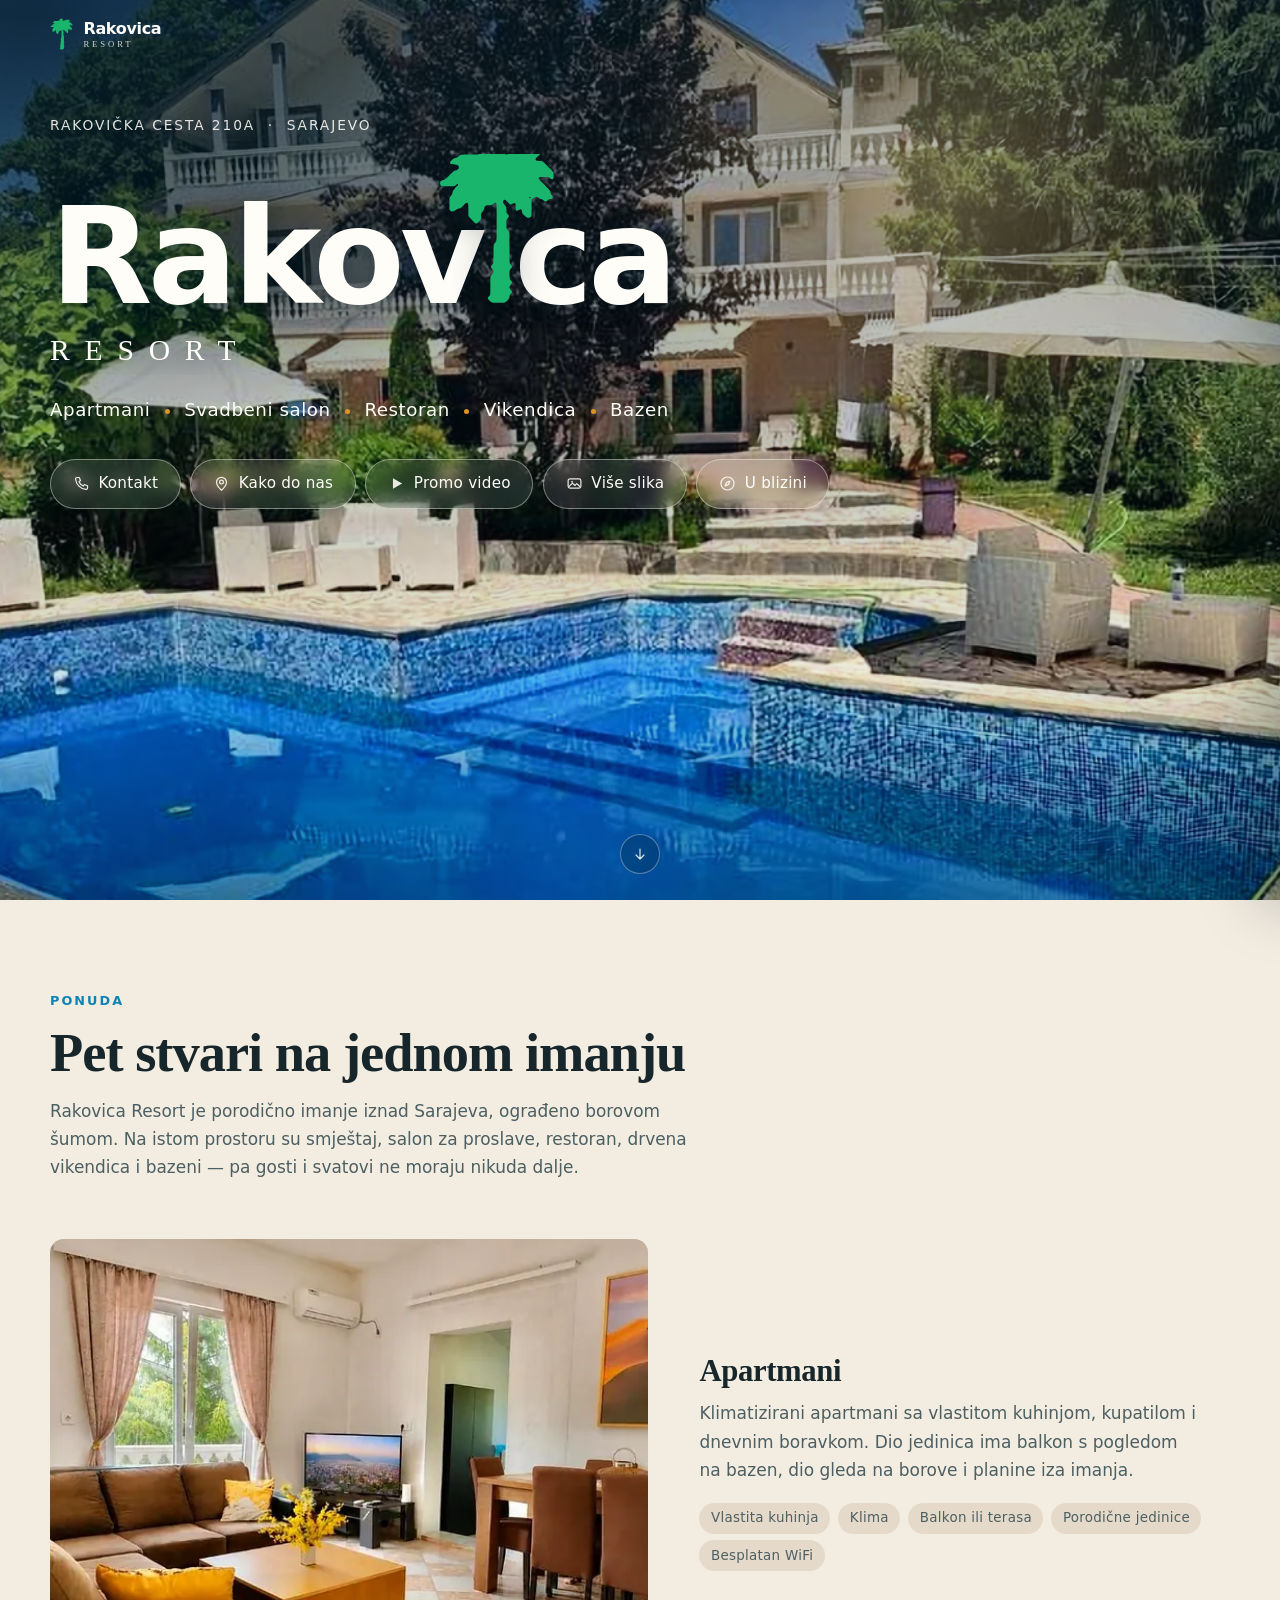
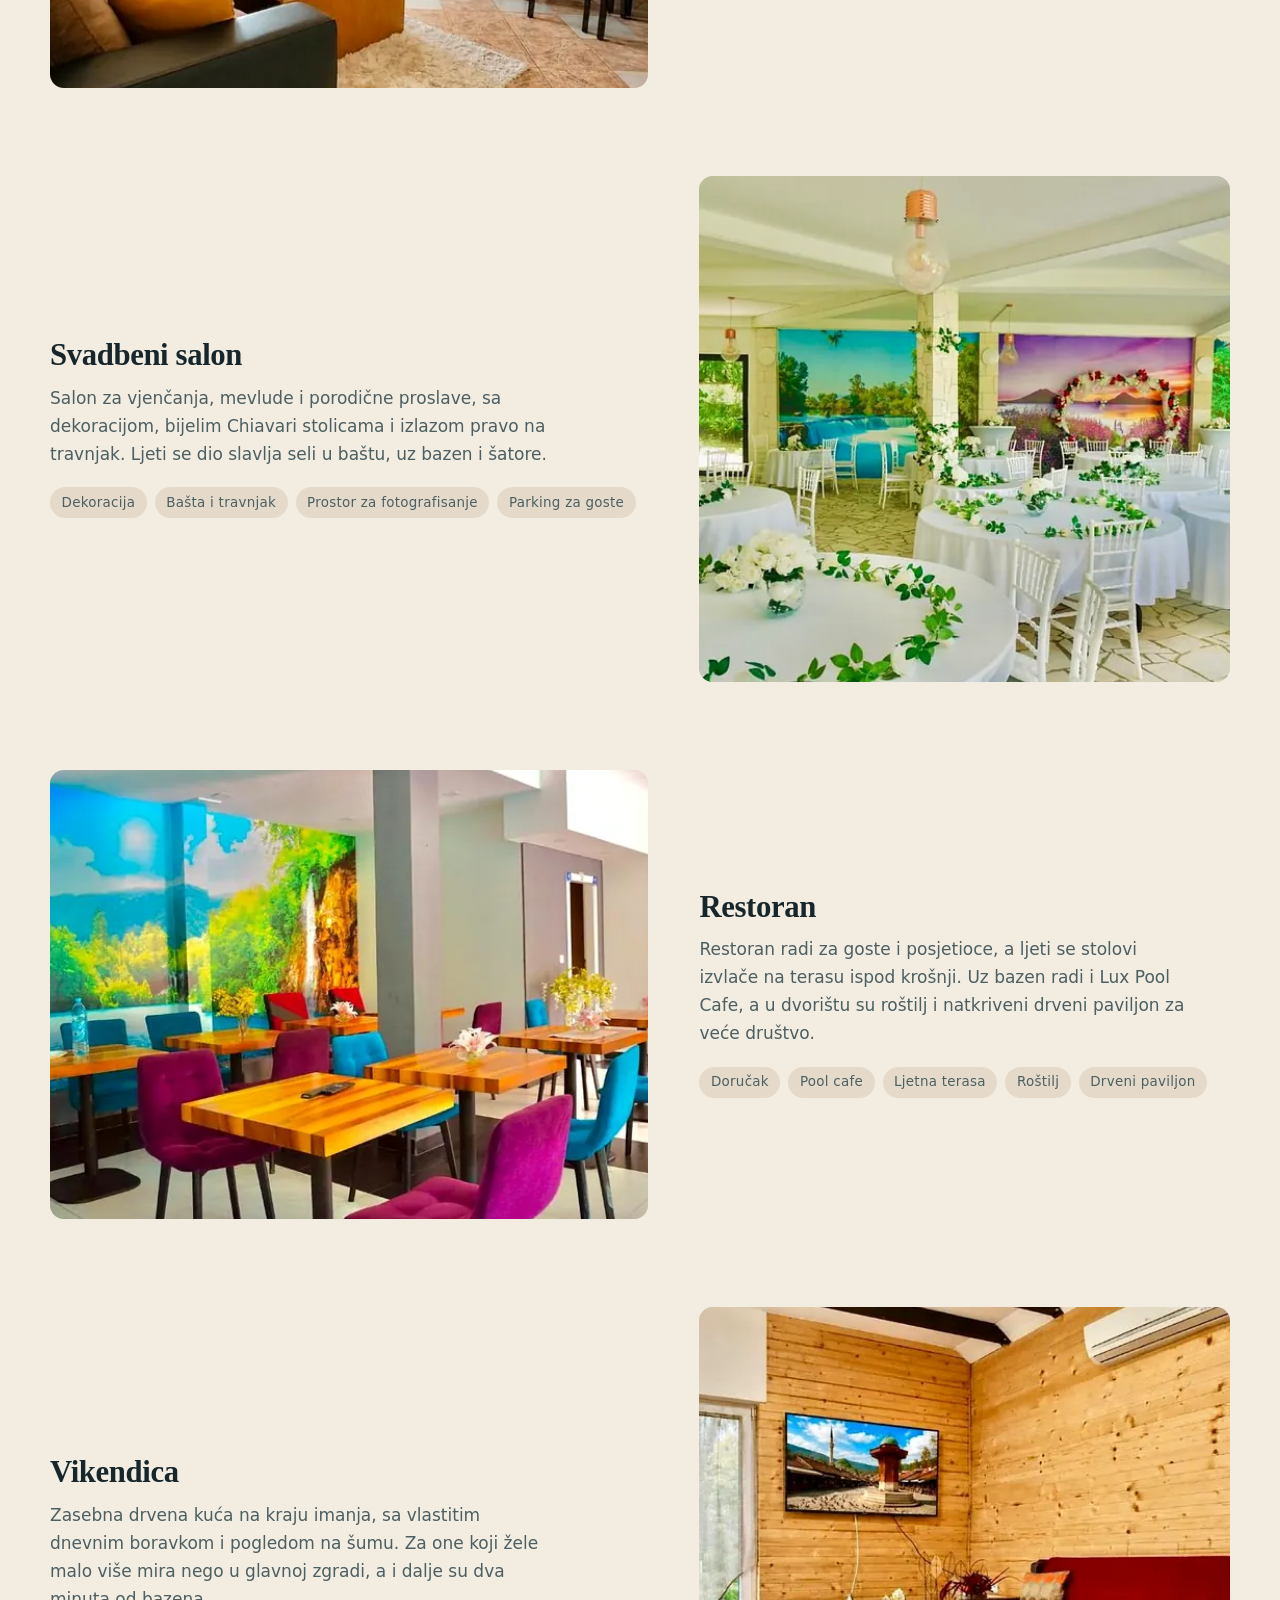
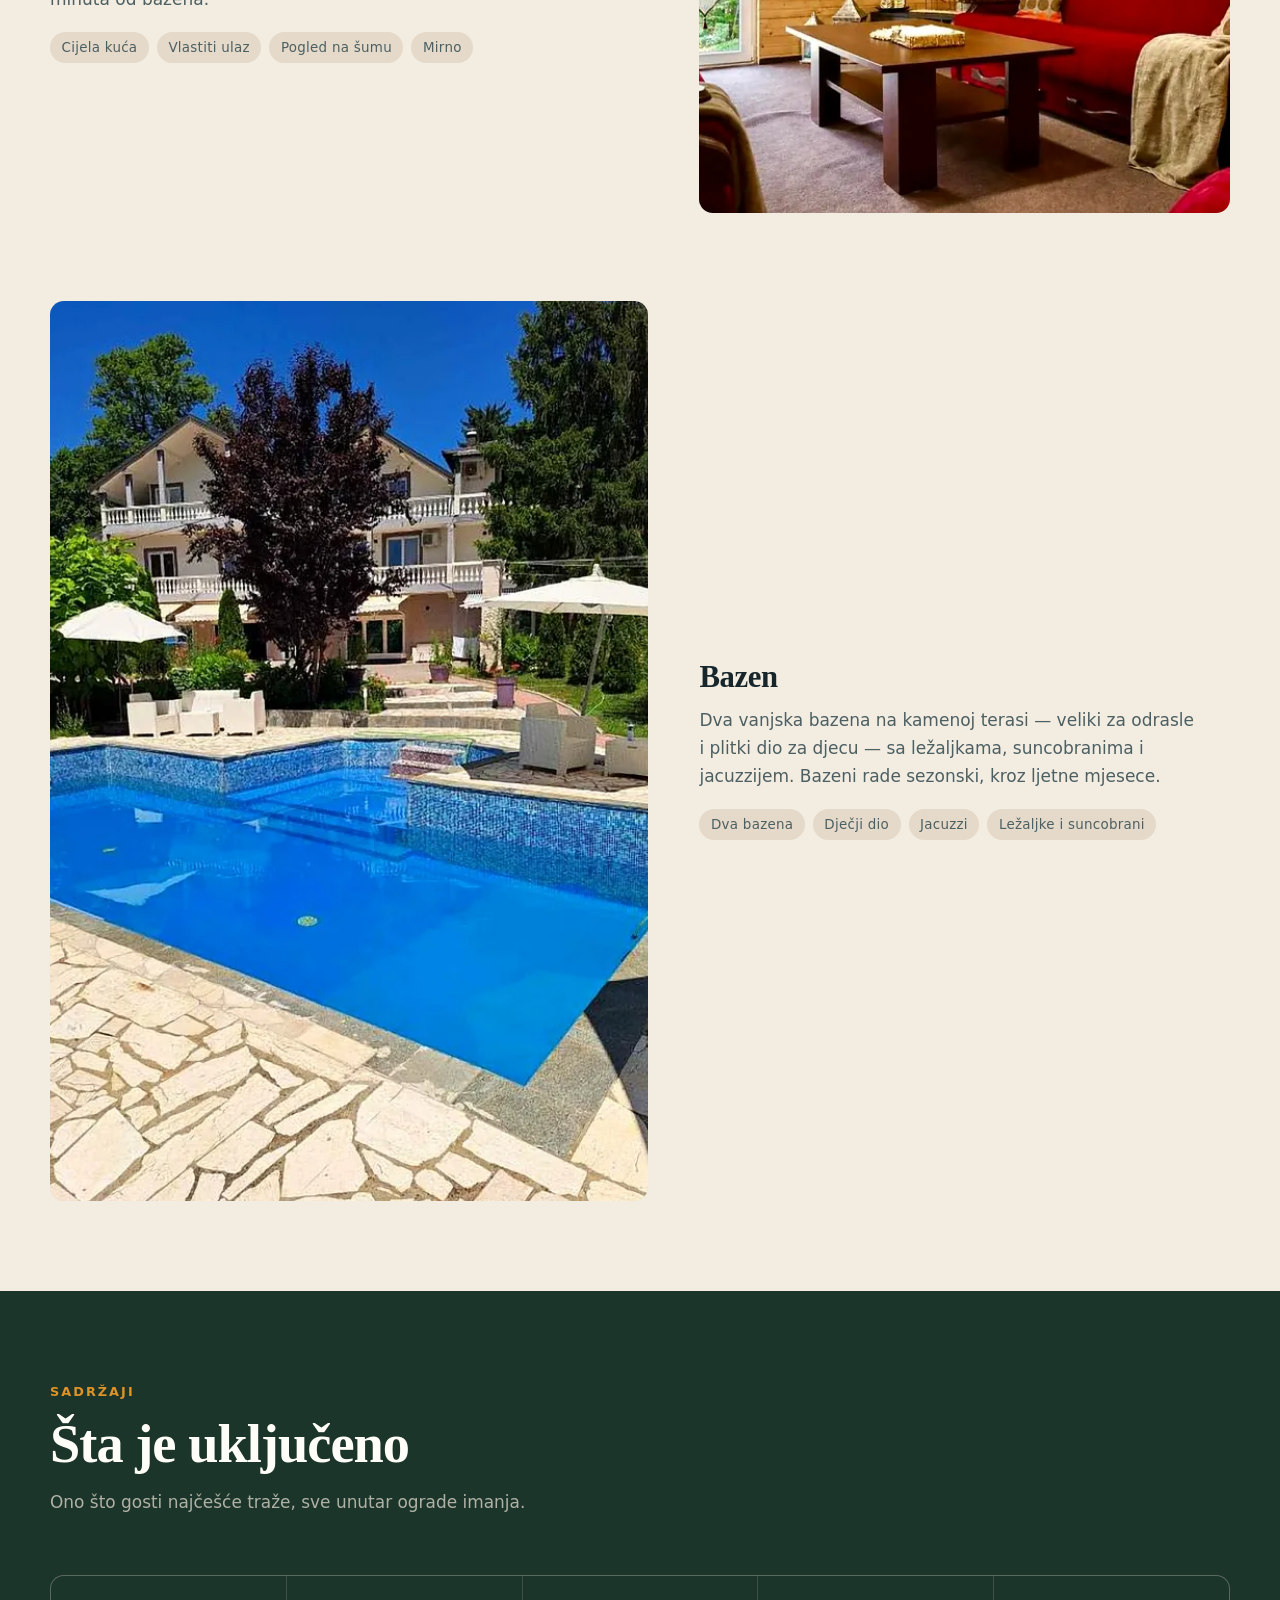
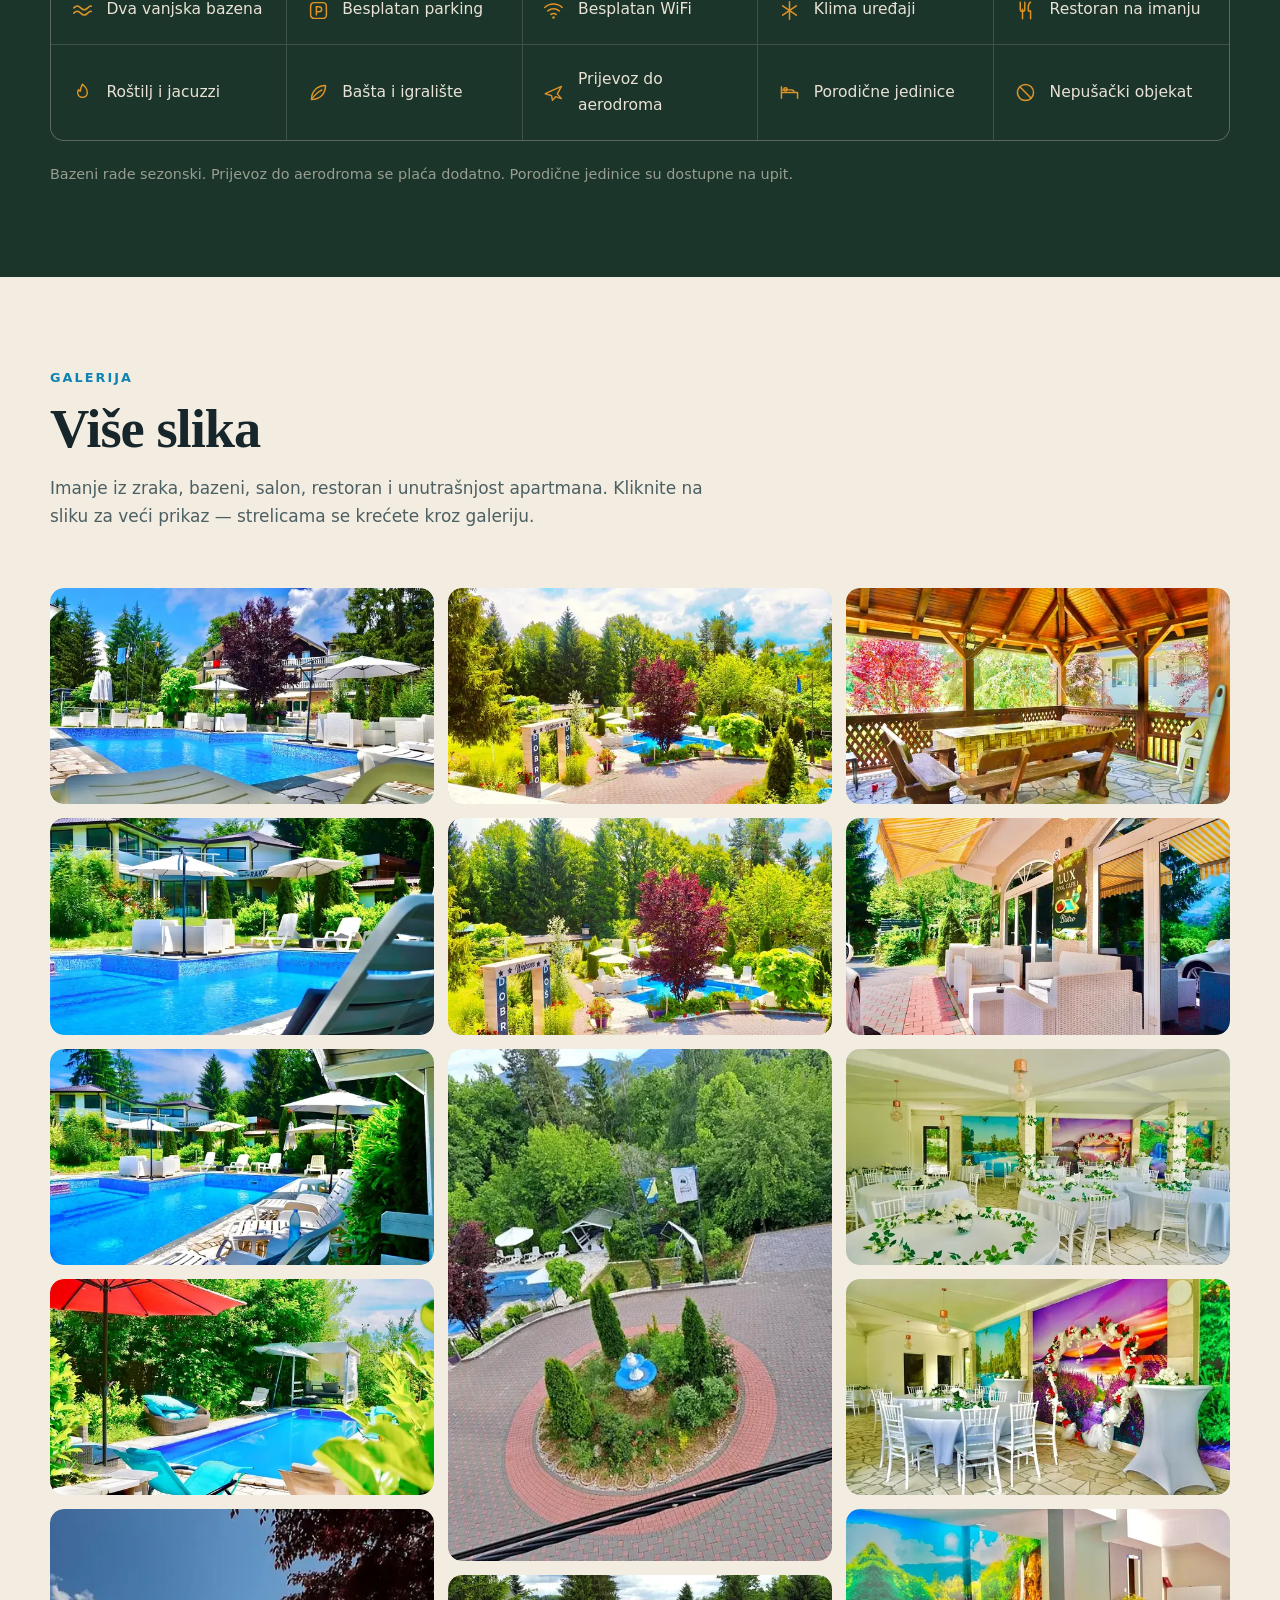
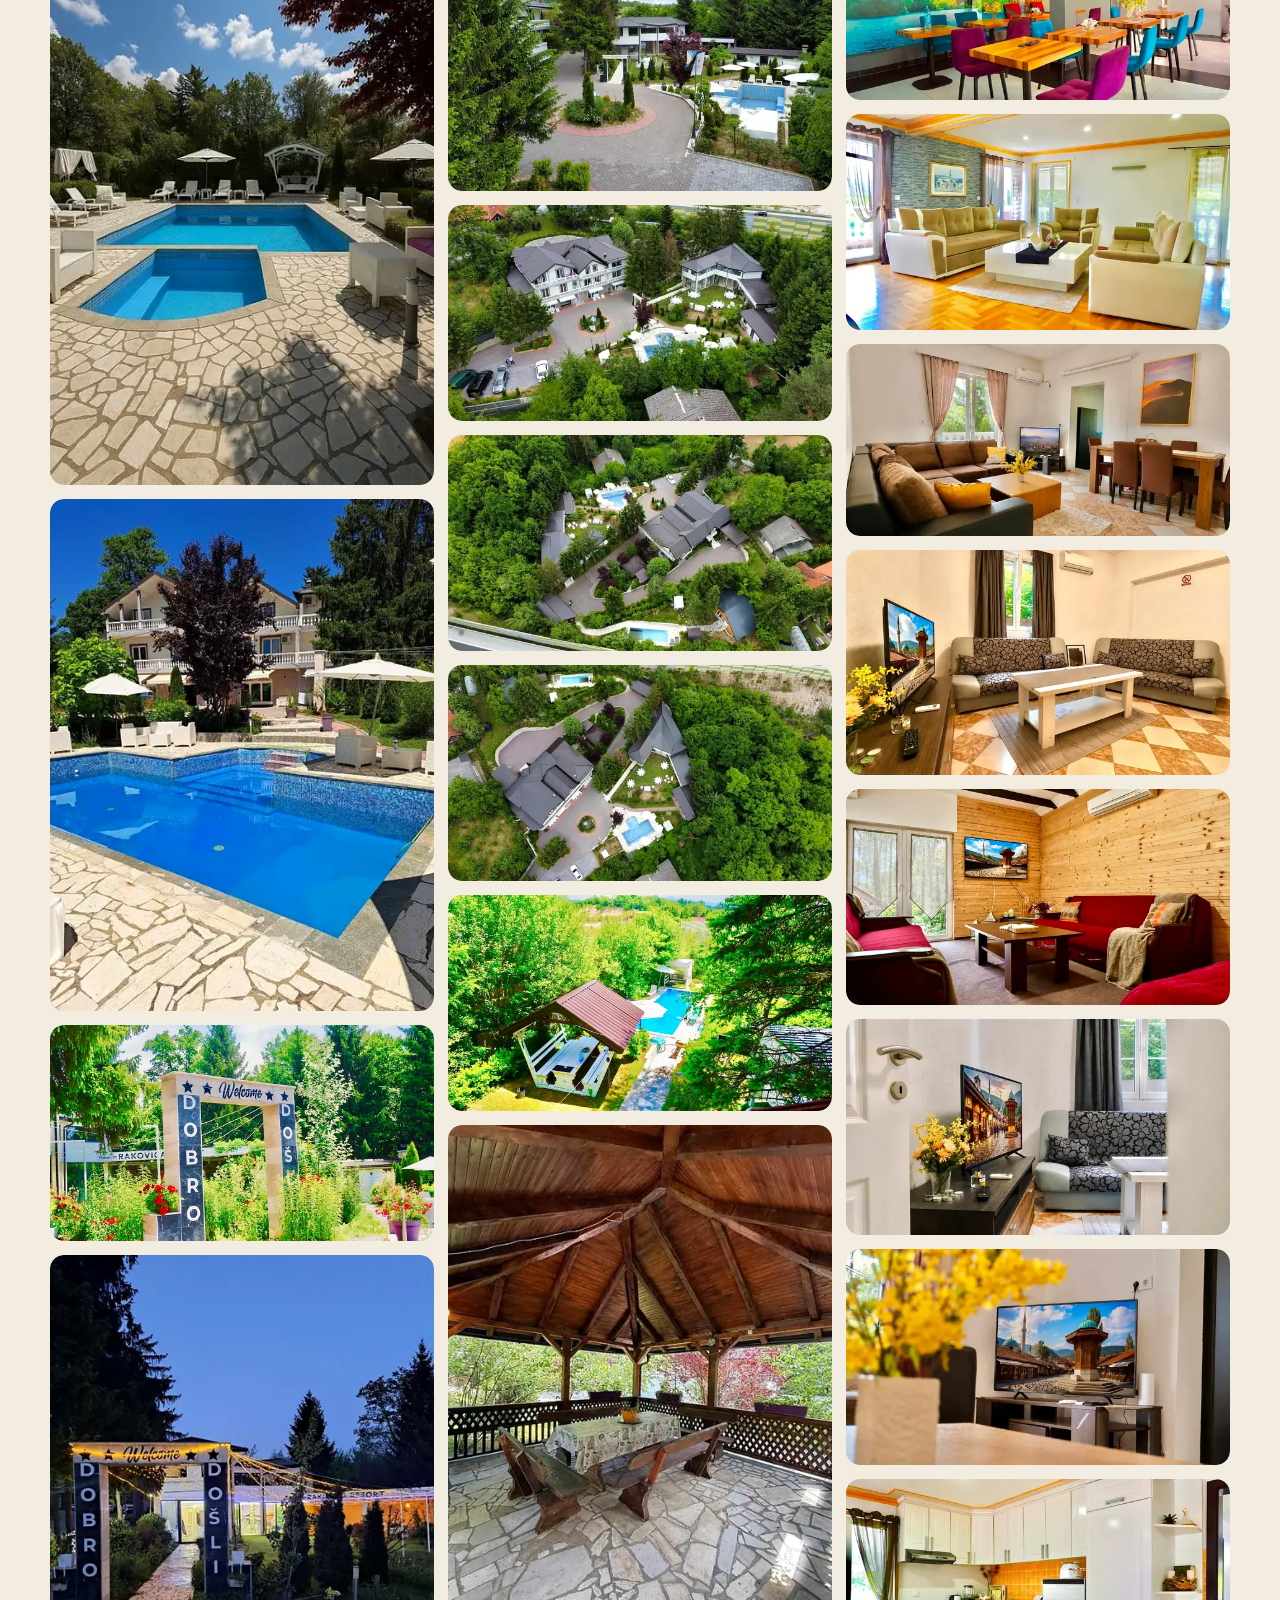
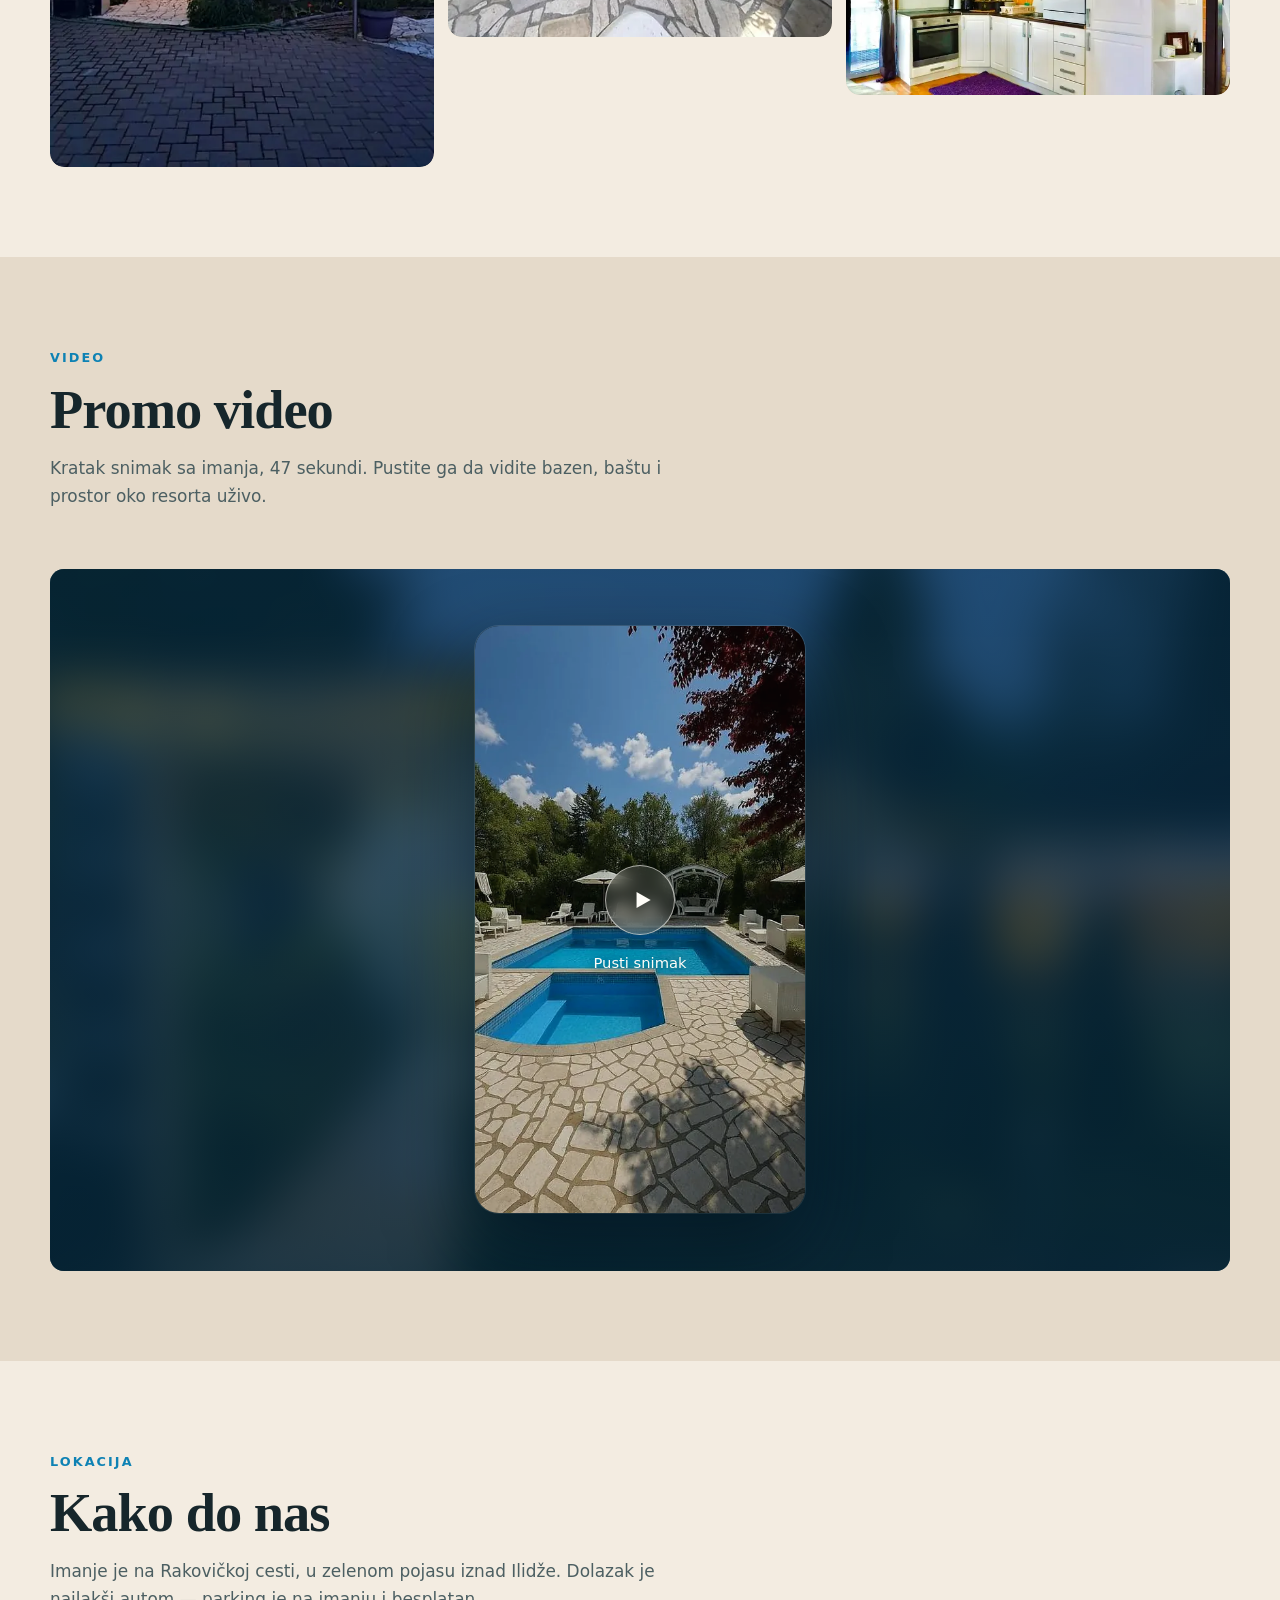
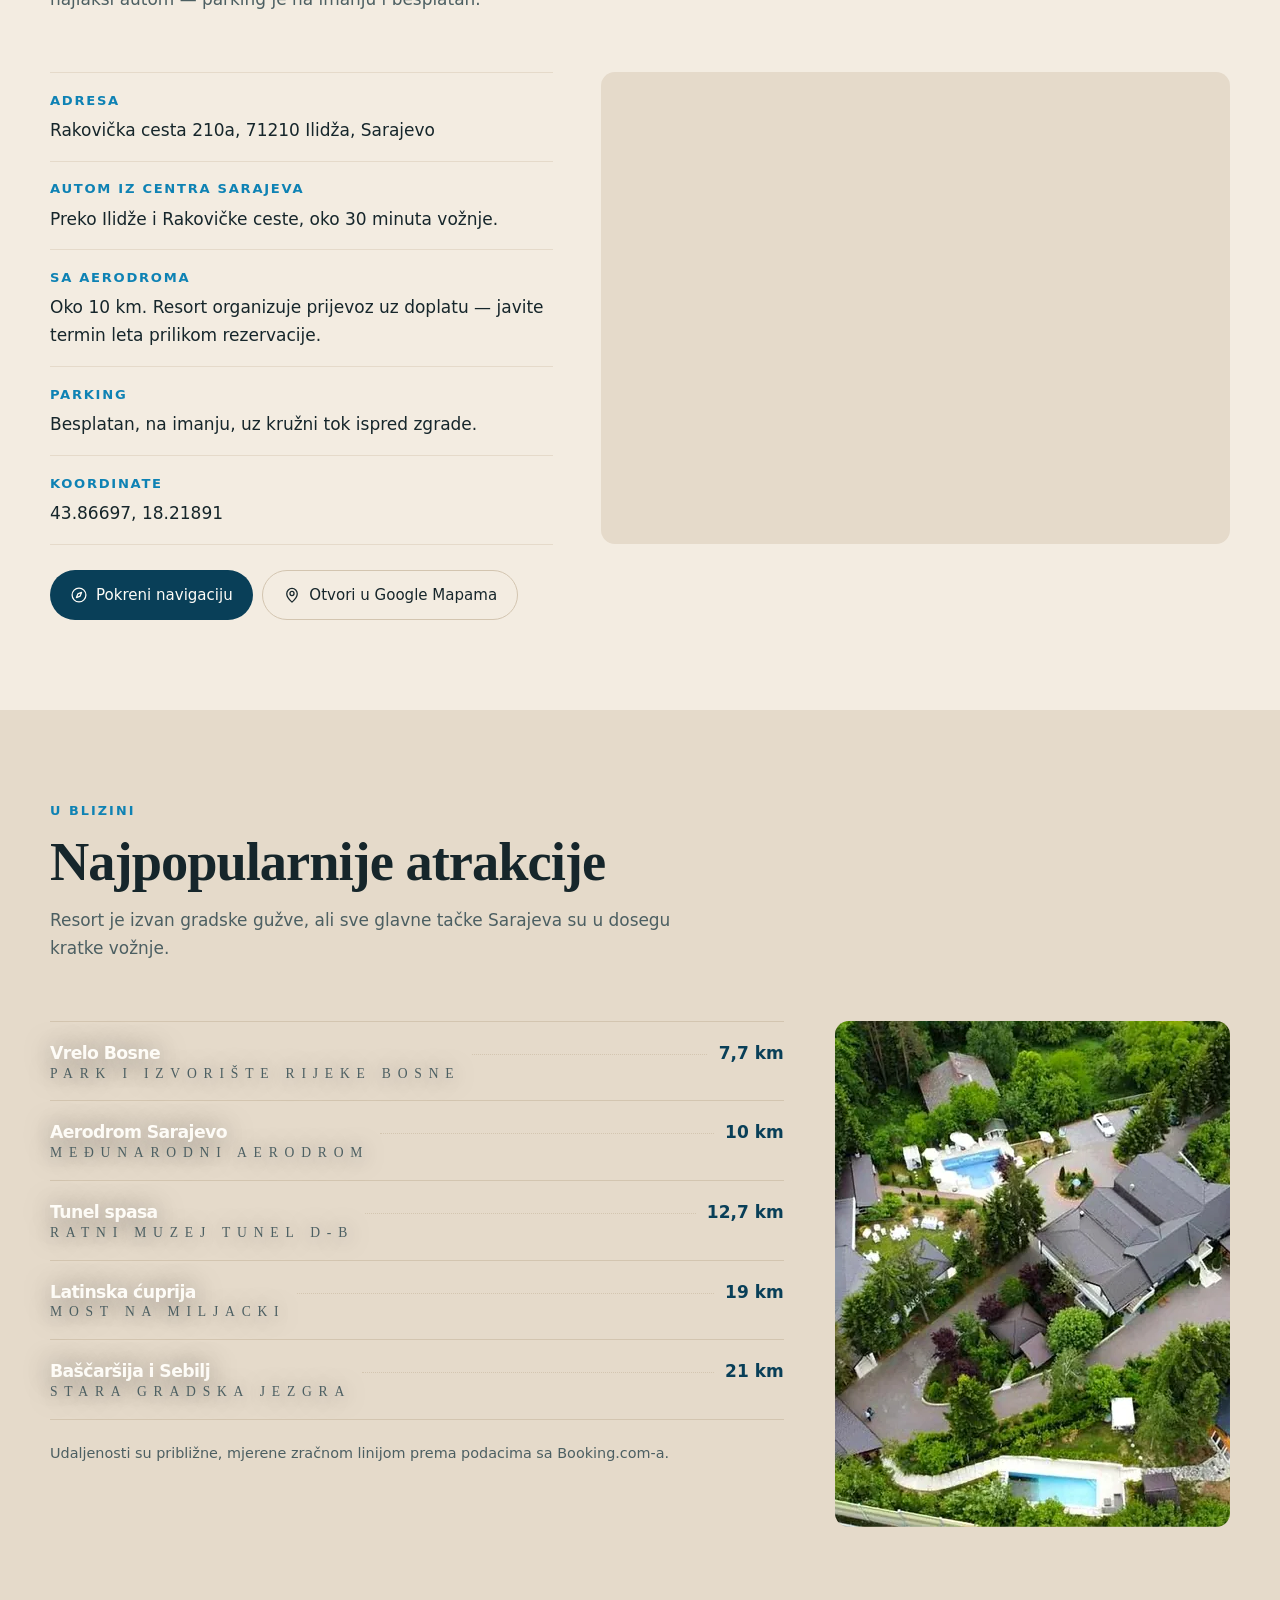
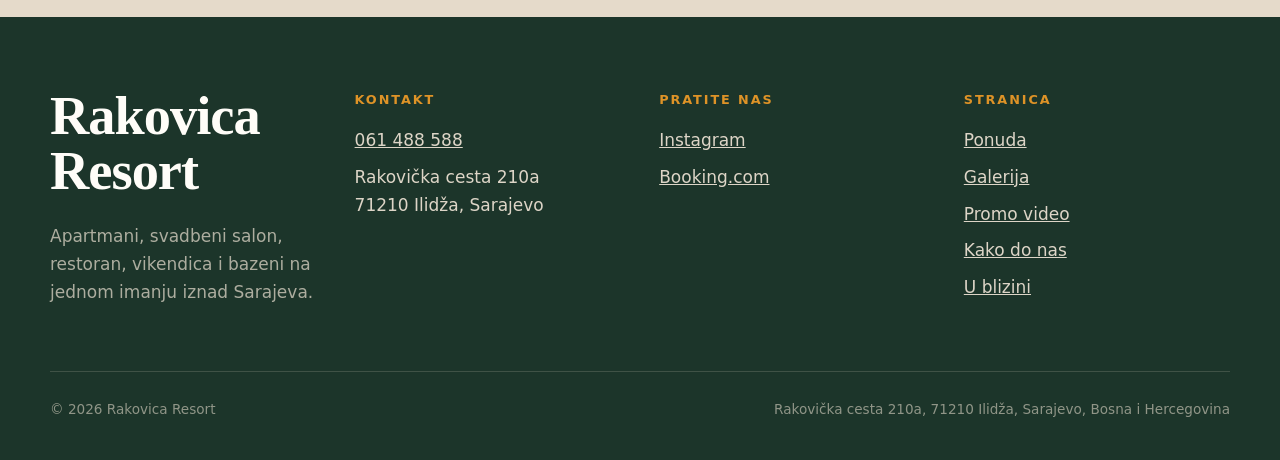
==== index.html @ cd02e235 "Add files via upload" ====
<!DOCTYPE html>
<html lang="bs">
<head>
<meta charset="utf-8">
<meta name="viewport" content="width=device-width, initial-scale=1, viewport-fit=cover">
<title>Rakovica Resort — Apartmani, svadbeni salon, restoran i bazen kod Sarajeva</title>
<meta name="description" content="Rakovica Resort na Rakovičkoj cesti kod Sarajeva: apartmani, svadbeni salon, restoran, vikendica i dva vanjska bazena, okruženi borovom šumom.">
<meta name="theme-color" content="#0A4B68">
<meta property="og:title" content="Rakovica Resort">
<meta property="og:description" content="Apartmani · Svadbeni salon · Restoran · Vikendica · Bazen — Rakovička cesta 210a, Sarajevo.">
<meta property="og:type" content="website">
<meta property="og:image" content="assets/img/og-cover.jpg">
<meta property="og:locale" content="bs_BA">
<meta name="twitter:card" content="summary_large_image">
<!-- Kad sajt dobije domenu, ovdje upišite pune adrese:
<link rel="canonical" href="https://vasadomena.ba/">
<meta property="og:url" content="https://vasadomena.ba/">
<meta property="og:image" content="https://vasadomena.ba/assets/img/og-cover.jpg"> -->
<link rel="preload" as="image" href="assets/img/hero-tall.webp" fetchpriority="high" media="(max-width: 700px)">
<link rel="preload" as="image" href="assets/img/hero-wide-sm.webp" fetchpriority="high" media="(min-width: 701px) and (max-width: 1280px)">
<link rel="preload" as="image" href="assets/img/hero-wide.webp" fetchpriority="high" media="(min-width: 1281px)">
<link rel="preload" as="style" href="assets/css/style.css">
<link rel="icon" href="data:image/svg+xml,%3Csvg%20xmlns%3D%22http%3A%2F%2Fwww.w3.org%2F2000%2Fsvg%22%20viewBox%3D%220%200%20608%20848%22%3E%3Crect%20width%3D%22608%22%20height%3D%22848%22%20rx%3D%22150%22%20fill%3D%22%230A4B68%22%2F%3E%3Cg%20transform%3D%22translate%280%2C848%29%20scale%280.1%2C-0.1%29%22%20fill%3D%22%2319B56D%22%3E%3Cpath%20d%3D%22M2829%208311%20c-46%20-15%20-73%20-34%20-150%20-104%20-93%20-85%20-106%20-106%20-124%20-202%0A-22%20-116%20-51%20-144%20-160%20-160%20-62%20-9%20-97%20-27%20-155%20-78%20-86%20-76%20-73%20-74%20-562%0A-80%20-493%20-7%20-474%20-4%20-565%20-87%20-54%20-49%20-98%20-68%20-194%20-84%20-84%20-14%20-249%20-167%0A-249%20-231%200%20-75%2048%20-95%20224%20-95%20161%200%20220%20-40%20220%20-149%20-1%20-92%20-51%20-139%20-169%0A-156%20-75%20-11%20-84%20-17%20-310%20-242%20-214%20-213%20-229%20-224%20-325%20-243%20-111%20-21%20-156%0A-75%20-148%20-176%2011%20-131%2048%20-144%20400%20-145%20323%20-1%20346%202%20405%2065%2047%2051%2085%2060%20103%0A25%2015%20-28%20-8%20-62%20-59%20-88%20-25%20-13%20-48%20-37%20-67%20-68%20-15%20-26%20-49%20-73%20-76%20-103%0A-46%20-51%20-78%20-123%20-78%20-172%200%20-36%20-29%20-87%20-84%20-147%20-30%20-33%20-59%20-73%20-63%20-88%20-4%0A-15%20-8%20-154%20-8%20-308%200%20-262%201%20-282%2020%20-314%2062%20-105%20187%20-109%20299%20-11%2073%2064%2080%0A67%20172%2085%2096%2018%20100%2021%20235%20160%20114%20117%20147%20137%20188%20115%2043%20-22%2045%20-41%2046%0A-350%200%20-255%202%20-299%2017%20-325%209%20-17%2090%20-106%20180%20-198%20162%20-166%20163%20-167%20207%0A-167%2041%200%2048%205%20123%2078%20115%20111%20122%20128%20123%20287%201%20150%206%20164%2090%20255%2050%2055%2075%0A113%2075%20176%200%209%207%2032%2016%2050%2026%2055%2069%2071%20209%2076%20134%205%20152%2011%20242%2084%2061%2050%2090%0A54%20129%2021%2026%20-23%2026%20-23%2025%20-965%200%20-1060%207%20-963%20-81%20-1056%20-80%20-86%20-75%20-50%0A-76%20-546%20-1%20-288%20-6%20-454%20-12%20-472%20-6%20-15%20-34%20-52%20-62%20-82%20-71%20-79%20-70%20-112%205%0A-197%2095%20-106%2095%20-185%200%20-282%20-96%20-97%20-90%20-61%20-91%20-567%20-1%20-289%20-5%20-454%20-12%0A-472%20-6%20-15%20-34%20-52%20-62%20-82%20-77%20-86%20-73%20-117%2023%20-212%20125%20-122%20112%20-119%20457%0A-119%20342%200%20316%20-6%20443%20109%2083%2076%20111%20122%20122%20201%209%2063%2027%2098%2081%20157%2065%2069%2062%0A107%20-11%20189%20-95%20106%20-95%20172%200%20278%2076%2085%2076%20116%201%20201%20-68%2076%20-74%20100%20-71%20320%0A3%20198%205%20208%2075%20284%2071%2079%2070%20113%20-5%20197%20-33%2037%20-57%2074%20-61%2094%20-3%2018%20-6%20372%20-7%0A786%20-2%20839%204%20768%20-77%20855%20-80%2085%20-83%2094%20-85%20299%20-3%20225%202%20248%2071%20325%2074%2083%2075%0A117%205%20194%20-73%2081%20-75%2085%20-76%20231%200%20151%20-5%20163%20-95%20260%20-95%20103%20-95%20227%200%20250%0A37%209%2081%20-25%20171%20-129%20114%20-132%20140%20-141%20235%20-76%20133%2090%20185%2030%20155%20-177%20-12%0A-77%200%20-131%2034%20-160%2037%20-32%2064%20-29%20131%2017%20106%2072%20148%2051%20165%20-81%2011%20-88%2022%0A-106%20131%20-207%2096%20-88%20135%20-107%20210%20-100%2056%206%2094%2030%20123%2079%2019%2032%2020%2054%2022%20442%0A1%20225%203%20414%206%20421%203%207%2023%2018%2045%2024%2022%207%2066%2032%2098%2057%2076%2060%20113%2061%20175%206%2056%0A-49%2090%20-66%20162%20-81%2045%20-9%2071%20-23%20123%20-66%2089%20-73%20117%20-73%20202%20-4%2058%2045%20111%2070%0A155%2070%2032%200%2085%2028%20102%2054%2024%2036%2012%2074%20-45%20145%20-37%2047%20-51%2074%20-60%20118%20-6%2032%0A-16%2072%20-21%2090%20-10%2032%20-280%20313%20-464%20481%20-129%20119%20-145%20153%20-96%20203%2029%2029%2029%0A29%20235%2029%20231%200%20228%201%20315%20-69%2092%20-74%20156%20-63%20182%2031%2015%2057%202%20241%20-21%20293%20-22%0A50%20-477%20508%20-535%20538%20-34%2018%20-59%2021%20-167%2022%20-136%202%20-168%2011%20-190%2059%20-18%2040%2015%0A87%20123%20178%20158%20132%20162%20167%2031%20289%20-125%20117%20-107%20113%20-518%20112%20-398%200%20-397%200%0A-482%20-75%20-77%20-67%20-97%20-74%20-242%20-80%20-146%20-7%20-173%20-16%20-253%20-86%20-95%20-84%20-185%0A-94%20-256%20-29%20-37%2035%20-43%2064%20-45%20197%20-1%20152%20-11%20173%20-125%20277%20-111%20102%20-123%0A107%20-266%20110%20-66%201%20-132%20-1%20-146%20-6z%20m1921%20-2790%20c18%20-35%2013%20-53%20-16%20-49%20-31%0A3%20-50%2028%20-41%2052%209%2022%2044%2020%2057%20-3z%22%2F%3E%3C%2Fg%3E%3C%2Fsvg%3E" type="image/svg+xml">
<link rel="stylesheet" href="assets/css/style.css">
</head>
<body>

<!-- ikonice -->
<svg width="0" height="0" style="position:absolute" aria-hidden="true">
<defs>
  <g id="i-val"><path d="M2 15c3-3 5-3 8 0s5 3 8 0 4-2 4-2M2 9c3-3 5-3 8 0s5 3 8 0 4-2 4-2" fill="none" stroke="currentColor" stroke-width="1.7" stroke-linecap="round"/></g>
  <g id="i-wifi"><path d="M2 8.5a15 15 0 0 1 20 0M5.5 12.5a10 10 0 0 1 13 0M9 16.5a5 5 0 0 1 6 0" fill="none" stroke="currentColor" stroke-width="1.7" stroke-linecap="round"/><circle cx="12" cy="20" r="1.4" fill="currentColor"/></g>
  <g id="i-parking"><rect x="3" y="3" width="18" height="18" rx="4" fill="none" stroke="currentColor" stroke-width="1.7"/><path d="M9.6 17V7.6h3.1a2.9 2.9 0 0 1 0 5.8H9.6" fill="none" stroke="currentColor" stroke-width="1.7" stroke-linecap="round"/></g>
  <g id="i-klima"><path d="M12 2v20M4.2 6.6l15.6 10.8M19.8 6.6L4.2 17.4" fill="none" stroke="currentColor" stroke-width="1.7" stroke-linecap="round"/></g>
  <g id="i-plamen"><path d="M12 2.5s5.5 4.6 5.5 9.6a5.5 5.5 0 1 1-11 0c0-2 1-3.4 1-3.4s.6 1.8 2 1.8c0-3.4 2.5-8 2.5-8Z" fill="none" stroke="currentColor" stroke-width="1.6" stroke-linejoin="round"/></g>
  <g id="i-list"><path d="M4 20C4 10 11 4 20 4c0 9-6 16-16 16Z" fill="none" stroke="currentColor" stroke-width="1.7" stroke-linejoin="round"/><path d="M4 20c4-6 8-9 12-11" fill="none" stroke="currentColor" stroke-width="1.5" stroke-linecap="round"/></g>
  <g id="i-pribor"><path d="M6 2.5v8a2.6 2.6 0 0 0 5.2 0v-8M8.6 10.5V21.5M17.8 2.5c-1.7 1-2.6 3-2.6 5.6v4.4h2.6V21.5" fill="none" stroke="currentColor" stroke-width="1.7" stroke-linecap="round" stroke-linejoin="round"/></g>
  <g id="i-avion"><path d="M2.6 13.4 21 5l-4.6 8.6L21 19l-6.6-2.2-3.6 4.2-1-5.4-7.2-2.2Z" fill="none" stroke="currentColor" stroke-width="1.6" stroke-linejoin="round"/></g>
  <g id="i-telefon"><path d="M5.6 3.5h3.2l1.8 4.4-2.2 1.6a12.5 12.5 0 0 0 6.1 6.1l1.6-2.2 4.4 1.8v3.2a2 2 0 0 1-2.2 2C10.6 19.7 4.3 13.4 3.6 5.7a2 2 0 0 1 2-2.2Z" fill="none" stroke="currentColor" stroke-width="1.7" stroke-linejoin="round"/></g>
  <g id="i-posta"><rect x="2.6" y="4.8" width="18.8" height="14.4" rx="2.6" fill="none" stroke="currentColor" stroke-width="1.7"/><path d="m3.6 7 8.4 6 8.4-6" fill="none" stroke="currentColor" stroke-width="1.7" stroke-linecap="round"/></g>
  <g id="i-krevet"><path d="M2.8 18.5v-13M2.8 12h18.4v6.5M2.8 12v-3h11.4a3 3 0 0 1 3 3" fill="none" stroke="currentColor" stroke-width="1.7" stroke-linecap="round" stroke-linejoin="round"/><circle cx="7.4" cy="8.4" r="1.9" fill="none" stroke="currentColor" stroke-width="1.7"/></g>
  <g id="i-ig"><rect x="3" y="3" width="18" height="18" rx="5.2" fill="none" stroke="currentColor" stroke-width="1.7"/><circle cx="12" cy="12" r="4.1" fill="none" stroke="currentColor" stroke-width="1.7"/><circle cx="17.2" cy="6.8" r="1.2" fill="currentColor"/></g>
  <g id="i-pin"><path d="M12 21.5s7-6.2 7-11.2a7 7 0 1 0-14 0c0 5 7 11.2 7 11.2Z" fill="none" stroke="currentColor" stroke-width="1.7" stroke-linejoin="round"/><circle cx="12" cy="10" r="2.7" fill="none" stroke="currentColor" stroke-width="1.7"/></g>
  <g id="i-slike"><rect x="3" y="5.5" width="18" height="13" rx="2.6" fill="none" stroke="currentColor" stroke-width="1.7"/><path d="m4.5 16 4.6-4.6 3.4 3.4 2.8-2.6 4.2 4" fill="none" stroke="currentColor" stroke-width="1.7" stroke-linecap="round" stroke-linejoin="round"/><circle cx="8.6" cy="9.6" r="1.3" fill="currentColor"/></g>
  <g id="i-zabrana"><circle cx="12" cy="12" r="9.2" fill="none" stroke="currentColor" stroke-width="1.7"/><path d="m5.5 5.5 13 13" stroke="currentColor" stroke-width="1.7" stroke-linecap="round"/></g>
  <g id="i-play"><path d="M7 4.6 20 12 7 19.4Z" fill="currentColor"/></g>
  <g id="i-kompas"><circle cx="12" cy="12" r="9.2" fill="none" stroke="currentColor" stroke-width="1.7"/><path d="m15.4 8.6-1.9 4.9-4.9 1.9 1.9-4.9Z" fill="none" stroke="currentColor" stroke-width="1.7" stroke-linejoin="round"/></g>
  <g id="i-strelica-desno"><path d="M4.5 12h15M13.5 6l6 6-6 6" fill="none" stroke="currentColor" stroke-width="1.8" stroke-linecap="round" stroke-linejoin="round"/></g>
  <g id="i-strelica-lijevo"><path d="M19.5 12h-15M10.5 6l-6 6 6 6" fill="none" stroke="currentColor" stroke-width="1.8" stroke-linecap="round" stroke-linejoin="round"/></g>
  <g id="i-strelica-dolje"><path d="M12 4.5v15M6 13.5l6 6 6-6" fill="none" stroke="currentColor" stroke-width="1.8" stroke-linecap="round" stroke-linejoin="round"/></g>
  <g id="i-x"><path d="m5.5 5.5 13 13M18.5 5.5l-13 13" fill="none" stroke="currentColor" stroke-width="1.9" stroke-linecap="round"/></g>
  <g id="i-palma" transform="translate(0,848) scale(0.1,-0.1)" fill="currentColor"><path d="M2829 8311 c-46 -15 -73 -34 -150 -104 -93 -85 -106 -106 -124 -202
-22 -116 -51 -144 -160 -160 -62 -9 -97 -27 -155 -78 -86 -76 -73 -74 -562
-80 -493 -7 -474 -4 -565 -87 -54 -49 -98 -68 -194 -84 -84 -14 -249 -167
-249 -231 0 -75 48 -95 224 -95 161 0 220 -40 220 -149 -1 -92 -51 -139 -169
-156 -75 -11 -84 -17 -310 -242 -214 -213 -229 -224 -325 -243 -111 -21 -156
-75 -148 -176 11 -131 48 -144 400 -145 323 -1 346 2 405 65 47 51 85 60 103
25 15 -28 -8 -62 -59 -88 -25 -13 -48 -37 -67 -68 -15 -26 -49 -73 -76 -103
-46 -51 -78 -123 -78 -172 0 -36 -29 -87 -84 -147 -30 -33 -59 -73 -63 -88 -4
-15 -8 -154 -8 -308 0 -262 1 -282 20 -314 62 -105 187 -109 299 -11 73 64 80
67 172 85 96 18 100 21 235 160 114 117 147 137 188 115 43 -22 45 -41 46
-350 0 -255 2 -299 17 -325 9 -17 90 -106 180 -198 162 -166 163 -167 207
-167 41 0 48 5 123 78 115 111 122 128 123 287 1 150 6 164 90 255 50 55 75
113 75 176 0 9 7 32 16 50 26 55 69 71 209 76 134 5 152 11 242 84 61 50 90
54 129 21 26 -23 26 -23 25 -965 0 -1060 7 -963 -81 -1056 -80 -86 -75 -50
-76 -546 -1 -288 -6 -454 -12 -472 -6 -15 -34 -52 -62 -82 -71 -79 -70 -112 5
-197 95 -106 95 -185 0 -282 -96 -97 -90 -61 -91 -567 -1 -289 -5 -454 -12
-472 -6 -15 -34 -52 -62 -82 -77 -86 -73 -117 23 -212 125 -122 112 -119 457
-119 342 0 316 -6 443 109 83 76 111 122 122 201 9 63 27 98 81 157 65 69 62
107 -11 189 -95 106 -95 172 0 278 76 85 76 116 1 201 -68 76 -74 100 -71 320
3 198 5 208 75 284 71 79 70 113 -5 197 -33 37 -57 74 -61 94 -3 18 -6 372 -7
786 -2 839 4 768 -77 855 -80 85 -83 94 -85 299 -3 225 2 248 71 325 74 83 75
117 5 194 -73 81 -75 85 -76 231 0 151 -5 163 -95 260 -95 103 -95 227 0 250
37 9 81 -25 171 -129 114 -132 140 -141 235 -76 133 90 185 30 155 -177 -12
-77 0 -131 34 -160 37 -32 64 -29 131 17 106 72 148 51 165 -81 11 -88 22
-106 131 -207 96 -88 135 -107 210 -100 56 6 94 30 123 79 19 32 20 54 22 442
1 225 3 414 6 421 3 7 23 18 45 24 22 7 66 32 98 57 76 60 113 61 175 6 56
-49 90 -66 162 -81 45 -9 71 -23 123 -66 89 -73 117 -73 202 -4 58 45 111 70
155 70 32 0 85 28 102 54 24 36 12 74 -45 145 -37 47 -51 74 -60 118 -6 32
-16 72 -21 90 -10 32 -280 313 -464 481 -129 119 -145 153 -96 203 29 29 29
29 235 29 231 0 228 1 315 -69 92 -74 156 -63 182 31 15 57 2 241 -21 293 -22
50 -477 508 -535 538 -34 18 -59 21 -167 22 -136 2 -168 11 -190 59 -18 40 15
87 123 178 158 132 162 167 31 289 -125 117 -107 113 -518 112 -398 0 -397 0
-482 -75 -77 -67 -97 -74 -242 -80 -146 -7 -173 -16 -253 -86 -95 -84 -185
-94 -256 -29 -37 35 -43 64 -45 197 -1 152 -11 173 -125 277 -111 102 -123
107 -266 110 -66 1 -132 -1 -146 -6z m1921 -2790 c18 -35 13 -53 -16 -49 -31
3 -50 28 -41 52 9 22 44 20 57 -3z"/></g>
  <g id="i-znak"><rect width="32" height="32" rx="7" fill="#0A4B68"/><path d="M4 21c3-3 5-3 8 0s5 3 8 0 5-3 8 0" stroke="#E8A13C" stroke-width="2.6" fill="none" stroke-linecap="round"/><circle cx="16" cy="11" r="3.4" fill="#F3ECE1"/></g>
</defs>
</svg>

<!-- ================= LJEPLJIVO ZAGLAVLJE ================= -->
<header class="zaglavlje" id="zaglavlje">
  <div class="omot">
    <a class="znak" href="#vrh">
      <svg class="znak-palma" viewBox="0 0 608 848" aria-hidden="true"><use href="#i-palma"/></svg>
      <span><b>Rakovica</b><em>Resort</em></span>
    </a>
    <ul class="z-nav">
      <li><a href="#ponuda">Ponuda</a></li>
      <li><a href="#galerija">Galerija</a></li>
      <li><a href="#video">Promo video</a></li>
      <li><a href="#lokacija">Kako do nas</a></li>
      <li><a href="#okolina">U blizini</a></li>
      <li class="uvijek"><button type="button" data-otvori-kontakt>Kontakt</button></li>
      <li class="uvijek"><a class="istaknuto" href="https://www.booking.com/hotel/ba/rakovica-resort-sarajevo3.hr.html" target="_blank" rel="noopener">Rezerviši</a></li>
    </ul>
  </div>
</header>

<!-- ================= HERO ================= -->
<section class="hero" id="vrh">
  <div class="hero-slika">
    <picture>
      <source media="(max-width:700px)" srcset="assets/img/hero-tall.webp">
      <source media="(max-width:1280px)" srcset="assets/img/hero-wide-sm.webp">
      <img src="assets/img/hero-wide.webp" width="2048" height="1152" alt="Bazen Rakovica Resorta ljetnog dana, sa suncobranima i pogledom na glavnu zgradu" fetchpriority="high">
    </picture>
  </div>

  <div class="omot traka">
    <a class="znak" href="#vrh">
      <svg class="znak-palma" viewBox="0 0 608 848" aria-hidden="true"><use href="#i-palma"/></svg>
      <span><b>Rakovica</b><em>Resort</em></span>
    </a>
  </div>

  <div class="omot hero-sadrzaj">
    <p class="mjesto">Rakovička cesta 210a &nbsp;·&nbsp; Sarajevo</p>

    <h1 aria-label="Rakovica Resort">
      <span class="red"><i class="ime">Rakov<span class="palma-slot"><svg viewBox="0 0 608 848" aria-hidden="true"><use href="#i-palma"/></svg></span>ca</i></span>
      <span class="red"><i class="tip">Resort</i></span>
    </h1>

    <ul class="podnaslov">
      <li>Apartmani</li>
      <li>Svadbeni salon</li>
      <li>Restoran</li>
      <li>Vikendica</li>
      <li>Bazen</li>
    </ul>

    <ul class="dugmad">
      <li><button class="dugme" type="button" data-otvori-kontakt><svg viewBox="0 0 24 24" aria-hidden="true"><use href="#i-telefon"/></svg>Kontakt</button></li>
      <li><a class="dugme" href="#lokacija"><svg viewBox="0 0 24 24" aria-hidden="true"><use href="#i-pin"/></svg>Kako do nas</a></li>
      <li><a class="dugme" href="#video"><svg viewBox="0 0 24 24" aria-hidden="true"><use href="#i-play"/></svg>Promo video</a></li>
      <li><a class="dugme" href="#galerija"><svg viewBox="0 0 24 24" aria-hidden="true"><use href="#i-slike"/></svg>Više slika</a></li>
      <li><a class="dugme" href="#okolina"><svg viewBox="0 0 24 24" aria-hidden="true"><use href="#i-kompas"/></svg>U blizini</a></li>
    </ul>
  </div>

  <a class="strelica-dolje" href="#ponuda" aria-label="Idi na ponudu">
    <svg viewBox="0 0 24 24" aria-hidden="true"><use href="#i-strelica-dolje"/></svg>
  </a>
</section>

<main>

<!-- ================= PONUDA ================= -->
<section class="blok" id="ponuda">
  <div class="omot">
    <div class="zaglavlje-bloka otkrij">
      <span class="oznaka">Ponuda</span>
      <h2>Pet stvari na jednom imanju</h2>
      <p>Rakovica Resort je porodično imanje iznad Sarajeva, ograđeno borovom šumom. Na istom prostoru su smještaj, salon za proslave, restoran, drvena vikendica i bazeni — pa gosti i svatovi ne moraju nikuda dalje.</p>
    </div>

    <div class="ponuda">

      <article class="stavka otkrij">
        <div class="stavka-slika zavjesa"><img src="assets/img/g15-sm.webp" width="900" height="449" decoding="async" alt="Dnevni boravak apartmana sa kaučem, trpezarijskim stolom i klimom" loading="lazy"></div>
        <div class="stavka-tekst">
          <h3>Apartmani</h3>
          <p>Klimatizirani apartmani sa vlastitom kuhinjom, kupatilom i dnevnim boravkom. Dio jedinica ima balkon s pogledom na bazen, dio gleda na borove i planine iza imanja.</p>
          <ul class="crtice">
            <li>Vlastita kuhinja</li><li>Klima</li><li>Balkon ili terasa</li><li>Porodične jedinice</li><li>Besplatan WiFi</li>
          </ul>
        </div>
      </article>

      <article class="stavka otkrij">
        <div class="stavka-slika zavjesa"><img src="assets/img/g11-sm.webp" width="900" height="506" decoding="async" alt="Svadbeni salon sa okruglim stolovima, bijelim stolnjacima i cvijećem" loading="lazy"></div>
        <div class="stavka-tekst">
          <h3>Svadbeni salon</h3>
          <p>Salon za vjenčanja, mevlude i porodične proslave, sa dekoracijom, bijelim Chiavari stolicama i izlazom pravo na travnjak. Ljeti se dio slavlja seli u baštu, uz bazen i šatore.</p>
          <ul class="crtice">
            <li>Dekoracija</li><li>Bašta i travnjak</li><li>Prostor za fotografisanje</li><li>Parking za goste</li>
          </ul>
        </div>
      </article>

      <article class="stavka otkrij">
        <div class="stavka-slika zavjesa"><img src="assets/img/g13-sm.webp" width="900" height="449" decoding="async" alt="Restoran resorta sa drvenim stolovima i murаlom prirode na zidu" loading="lazy"></div>
        <div class="stavka-tekst">
          <h3>Restoran</h3>
          <p>Restoran radi za goste i posjetioce, a ljeti se stolovi izvlače na terasu ispod krošnji. Uz bazen radi i Lux Pool Cafe, a u dvorištu su roštilj i natkriveni drveni paviljon za veće društvo.</p>
          <ul class="crtice">
            <li>Doručak</li><li>Pool cafe</li><li>Ljetna terasa</li><li>Roštilj</li><li>Drveni paviljon</li>
          </ul>
        </div>
      </article>

      <article class="stavka otkrij">
        <div class="stavka-slika zavjesa"><img src="assets/img/g17-sm.webp" width="900" height="506" decoding="async" alt="Dnevni boravak drvene vikendice sa crvenim kaučem i drvenim zidom" loading="lazy"></div>
        <div class="stavka-tekst">
          <h3>Vikendica</h3>
          <p>Zasebna drvena kuća na kraju imanja, sa vlastitim dnevnim boravkom i pogledom na šumu. Za one koji žele malo više mira nego u glavnoj zgradi, a i dalje su dva minuta od bazena.</p>
          <ul class="crtice">
            <li>Cijela kuća</li><li>Vlastiti ulaz</li><li>Pogled na šumu</li><li>Mirno</li>
          </ul>
        </div>
      </article>

      <article class="stavka otkrij">
        <div class="stavka-slika zavjesa"><img src="assets/img/g03-sm.webp" width="675" height="900" decoding="async" alt="Vanjski bazen sa kamenom terasom i vilom resorta u pozadini" loading="lazy"></div>
        <div class="stavka-tekst">
          <h3>Bazen</h3>
          <p>Dva vanjska bazena na kamenoj terasi — veliki za odrasle i plitki dio za djecu — sa ležaljkama, suncobranima i jacuzzijem. Bazeni rade sezonski, kroz ljetne mjesece.</p>
          <ul class="crtice">
            <li>Dva bazena</li><li>Dječji dio</li><li>Jacuzzi</li><li>Ležaljke i suncobrani</li>
          </ul>
        </div>
      </article>

    </div>
  </div>
</section>

<!-- ================= POGODNOSTI ================= -->
<section class="blok pogodnosti">
  <div class="omot">
    <div class="zaglavlje-bloka otkrij">
      <span class="oznaka">Sadržaji</span>
      <h2>Šta je uključeno</h2>
      <p>Ono što gosti najčešće traže, sve unutar ograde imanja.</p>
    </div>
    <div class="mreza-pogodnosti otkrij">
      <div class="pogodnost"><svg viewBox="0 0 24 24" aria-hidden="true"><use href="#i-val"/></svg>Dva vanjska bazena</div>
      <div class="pogodnost"><svg viewBox="0 0 24 24" aria-hidden="true"><use href="#i-parking"/></svg>Besplatan parking</div>
      <div class="pogodnost"><svg viewBox="0 0 24 24" aria-hidden="true"><use href="#i-wifi"/></svg>Besplatan WiFi</div>
      <div class="pogodnost"><svg viewBox="0 0 24 24" aria-hidden="true"><use href="#i-klima"/></svg>Klima uređaji</div>
      <div class="pogodnost"><svg viewBox="0 0 24 24" aria-hidden="true"><use href="#i-pribor"/></svg>Restoran na imanju</div>
      <div class="pogodnost"><svg viewBox="0 0 24 24" aria-hidden="true"><use href="#i-plamen"/></svg>Roštilj i jacuzzi</div>
      <div class="pogodnost"><svg viewBox="0 0 24 24" aria-hidden="true"><use href="#i-list"/></svg>Bašta i igralište</div>
      <div class="pogodnost"><svg viewBox="0 0 24 24" aria-hidden="true"><use href="#i-avion"/></svg>Prijevoz do aerodroma</div>
      <div class="pogodnost"><svg viewBox="0 0 24 24" aria-hidden="true"><use href="#i-krevet"/></svg>Porodične jedinice</div>
      <div class="pogodnost"><svg viewBox="0 0 24 24" aria-hidden="true"><use href="#i-zabrana"/></svg>Nepušački objekat</div>
    </div>
    <p class="napomena">Bazeni rade sezonski. Prijevoz do aerodroma se plaća dodatno. Porodične jedinice su dostupne na upit.</p>
  </div>
</section>

<!-- ================= GALERIJA ================= -->
<section class="blok" id="galerija">
  <div class="omot">
    <div class="zaglavlje-bloka otkrij">
      <span class="oznaka">Galerija</span>
      <h2>Više slika</h2>
      <p>Imanje iz zraka, bazeni, salon, restoran i unutrašnjost apartmana. Kliknite na sliku za veći prikaz — strelicama se krećete kroz galeriju.</p>
    </div>
    <div class="galerija" id="galerija-mreza"></div>
  </div>
</section>

<!-- ================= VIDEO ================= -->
<section class="blok" id="video" style="background:var(--kamen-2)">
  <div class="omot">
    <div class="zaglavlje-bloka otkrij">
      <span class="oznaka">Video</span>
      <h2>Promo video</h2>
      <p>Kratak snimak sa imanja, 47 sekundi. Pustite ga da vidite bazen, baštu i prostor oko resorta uživo.</p>
    </div>
    <div class="video-scena otkrij">
      <div class="video-pozadina" aria-hidden="true"><img src="assets/img/g10-sm.webp" width="675" height="900" decoding="async" alt=""></div>
      <div class="video-ram" id="video-okvir">
        <img class="video-poster" src="assets/img/g02-sm.webp" width="600" height="900" decoding="async" alt="Bazen i kamena terasa resorta">
        <div class="video-sloj" id="video-sloj">
          <button class="pusti" type="button" id="pusti-video" aria-label="Pusti promo video">
            <svg viewBox="0 0 24 24" aria-hidden="true"><use href="#i-play"/></svg>
          </button>
          <p id="video-poruka">Pusti snimak</p>
        </div>
      </div>
    </div>
  </div>
</section>

<!-- ================= LOKACIJA ================= -->
<section class="blok" id="lokacija">
  <div class="omot">
    <div class="zaglavlje-bloka otkrij">
      <span class="oznaka">Lokacija</span>
      <h2>Kako do nas</h2>
      <p>Imanje je na Rakovičkoj cesti, u zelenom pojasu iznad Ilidže. Dolazak je najlakši autom — parking je na imanju i besplatan.</p>
    </div>

    <div class="lokacija-mreza">
      <div>
        <ul class="upute">
          <li><strong>Adresa</strong>Rakovička cesta 210a, 71210 Ilidža, Sarajevo</li>
          <li><strong>Autom iz centra Sarajeva</strong>Preko Ilidže i Rakovičke ceste, oko 30 minuta vožnje.</li>
          <li><strong>Sa aerodroma</strong>Oko 10 km. Resort organizuje prijevoz uz doplatu — javite termin leta prilikom rezervacije.</li>
          <li><strong>Parking</strong>Besplatan, na imanju, uz kružni tok ispred zgrade.</li>
          <li><strong>Koordinate</strong>43.86697, 18.21891</li>
        </ul>
        <div class="veze-karte">
          <a class="dugme-tamno" href="https://www.google.com/maps/dir/?api=1&destination=43.86697,18.21891" target="_blank" rel="noopener">
            <svg viewBox="0 0 24 24" aria-hidden="true" width="18" height="18"><use href="#i-kompas"/></svg>Pokreni navigaciju
          </a>
          <a class="dugme-obrub" href="https://www.google.com/maps/search/?api=1&query=43.86697,18.21891" target="_blank" rel="noopener">
            <svg viewBox="0 0 24 24" aria-hidden="true" width="18" height="18"><use href="#i-pin"/></svg>Otvori u Google Mapama
          </a>
        </div>
      </div>

      <div class="karta zavjesa otkrij">
        <iframe id="karta-okvir" title="Karta sa lokacijom Rakovica Resorta"
          src="https://www.google.com/maps?q=43.86697,18.21891&hl=bs&z=15&output=embed"
          loading="lazy" referrerpolicy="no-referrer-when-downgrade" allowfullscreen></iframe>
        <div class="karta-rezerva" id="karta-rezerva">
          <p style="margin:0"><strong>Rakovička cesta 210a</strong><br>71210 Ilidža, Sarajevo</p>
          <a class="dugme-tamno" href="https://www.google.com/maps/search/?api=1&query=43.86697,18.21891" target="_blank" rel="noopener">
            <svg viewBox="0 0 24 24" aria-hidden="true" width="18" height="18"><use href="#i-pin"/></svg>Otvori kartu
          </a>
        </div>
      </div>
    </div>
  </div>
</section>

<!-- ================= OKOLINA ================= -->
<section class="blok okolina" id="okolina">
  <div class="omot">
    <div class="zaglavlje-bloka otkrij">
      <span class="oznaka">U blizini</span>
      <h2>Najpopularnije atrakcije</h2>
      <p>Resort je izvan gradske gužve, ali sve glavne tačke Sarajeva su u dosegu kratke vožnje.</p>
    </div>
    <div class="okolina-mreza">
    <div>
    <ul class="udaljenosti otkrij">
      <li><span class="ime">Vrelo Bosne<span class="tip">Park i izvorište rijeke Bosne</span></span><span class="vez"></span><span class="km">7,7 km</span></li>
      <li><span class="ime">Aerodrom Sarajevo<span class="tip">Međunarodni aerodrom</span></span><span class="vez"></span><span class="km">10 km</span></li>
      <li><span class="ime">Tunel spasa<span class="tip">Ratni muzej Tunel D-B</span></span><span class="vez"></span><span class="km">12,7 km</span></li>
      <li><span class="ime">Latinska ćuprija<span class="tip">Most na Miljacki</span></span><span class="vez"></span><span class="km">19 km</span></li>
      <li><span class="ime">Baščaršija i Sebilj<span class="tip">Stara gradska jezgra</span></span><span class="vez"></span><span class="km">21 km</span></li>
    </ul>
    <p class="napomena" style="color:var(--tinta-blaga)">Udaljenosti su približne, mjerene zračnom linijom prema podacima sa Booking.com-a.</p>
    </div>
    <div class="okolina-slika zavjesa otkrij">
      <img src="assets/img/g05-sm.webp" width="900" height="506" decoding="async" alt="Imanje Rakovica Resorta iz zraka, okruženo šumom" loading="lazy">
    </div>
    </div>
  </div>
</section>

</main>

<!-- ================= PODNOŽJE ================= -->
<footer class="podnozje">
  <div class="omot">
    <div class="podnozje-mreza">
      <div>
        <h2>Rakovica Resort</h2>
        <p style="max-width:32ch;color:rgba(221,213,199,.75)">Apartmani, svadbeni salon, restoran, vikendica i bazeni na jednom imanju iznad Sarajeva.</p>
      </div>
      <div>
        <p class="pod-naslov">Kontakt</p>
        <ul>
          <li><a href="tel:+38761488588" data-tel>061 488 588</a></li>
          <li>Rakovička cesta 210a<br>71210 Ilidža, Sarajevo</li>
        </ul>
      </div>
      <div>
        <p class="pod-naslov">Pratite nas</p>
        <ul>
          <li><a data-ig href="https://www.instagram.com/resort_rakovica/" target="_blank" rel="noopener">Instagram</a></li>
          <li><a href="https://www.booking.com/hotel/ba/rakovica-resort-sarajevo3.hr.html" target="_blank" rel="noopener">Booking.com</a></li>
        </ul>
      </div>
      <div>
        <p class="pod-naslov">Stranica</p>
        <ul>
          <li><a href="#ponuda">Ponuda</a></li>
          <li><a href="#galerija">Galerija</a></li>
          <li><a href="#video">Promo video</a></li>
          <li><a href="#lokacija">Kako do nas</a></li>
          <li><a href="#okolina">U blizini</a></li>
        </ul>
      </div>
    </div>
    <div class="sitno">
      <span>© <span id="godina">2026</span> Rakovica Resort</span>
      <span>Rakovička cesta 210a, 71210 Ilidža, Sarajevo, Bosna i Hercegovina</span>
    </div>
  </div>
</footer>

<!-- ================= PANEL: KONTAKT ================= -->
<div class="zastor" id="zastor" hidden></div>
<aside class="panel" id="panel" role="dialog" aria-modal="true" aria-labelledby="naslov-panela" aria-hidden="true">
  <div class="panel-vrh">
    <button class="nazad" type="button" id="zatvori-panel">
      <svg viewBox="0 0 24 24" aria-hidden="true"><use href="#i-strelica-lijevo"/></svg>Nazad
    </button>
    <h2 id="naslov-panela">Kontakt</h2>
  </div>
  <div class="panel-tijelo">
    <p>Za rezervacije, ponude za svadbe i sve ostalo — nazovite ili se javite preko Bookinga ili Instagrama.</p>
    <ul class="veze">
      <li><a class="veza" href="tel:+38761488588" data-tel-href>
        <svg viewBox="0 0 24 24" aria-hidden="true"><use href="#i-telefon"/></svg>
        <span><b data-tel>061 488 588</b><small>Pozovite ili pišite na WhatsApp</small></span>
        <svg viewBox="0 0 24 24" class="strelica" aria-hidden="true"><use href="#i-strelica-desno"/></svg></a></li>
      <li><a class="veza" href="https://www.booking.com/hotel/ba/rakovica-resort-sarajevo3.hr.html" target="_blank" rel="noopener">
        <svg viewBox="0 0 24 24" aria-hidden="true"><use href="#i-krevet"/></svg>
        <span><b>Booking.com</b><small>Provjera termina i online rezervacija</small></span>
        <svg viewBox="0 0 24 24" class="strelica" aria-hidden="true"><use href="#i-strelica-desno"/></svg></a></li>
      <li><a class="veza" data-ig href="https://www.instagram.com/resort_rakovica/" target="_blank" rel="noopener">
        <svg viewBox="0 0 24 24" aria-hidden="true"><use href="#i-ig"/></svg>
        <span><b>Instagram</b><small>Slike i najave sa imanja</small></span>
        <svg viewBox="0 0 24 24" class="strelica" aria-hidden="true"><use href="#i-strelica-desno"/></svg></a></li>
    </ul>

    <div class="adresa-kutija">
      <p><strong>Rakovička cesta 210a</strong><br>71210 Ilidža, Sarajevo<br>Bosna i Hercegovina</p>
      <a href="https://www.google.com/maps/dir/?api=1&destination=43.86697,18.21891" target="_blank" rel="noopener">Pokreni navigaciju →</a>
    </div>
  </div>
</aside>

<!-- ================= SVJETLOSNI OKVIR ================= -->
<div class="okvir" id="okvir" role="dialog" aria-modal="true" aria-label="Uvećana slika">
  <button class="okvir-dugme okvir-zatvori" type="button" id="okvir-zatvori" aria-label="Zatvori"><svg viewBox="0 0 24 24" aria-hidden="true"><use href="#i-x"/></svg></button>
  <button class="okvir-dugme okvir-prethodna" type="button" id="okvir-prethodna" aria-label="Prethodna slika"><svg viewBox="0 0 24 24" aria-hidden="true"><use href="#i-strelica-lijevo"/></svg></button>
  <button class="okvir-dugme okvir-sljedeca" type="button" id="okvir-sljedeca" aria-label="Sljedeća slika"><svg viewBox="0 0 24 24" aria-hidden="true"><use href="#i-strelica-desno"/></svg></button>
  <figure>
    <img id="okvir-slika" src="" alt="">
    <figcaption id="okvir-opis"></figcaption>
  </figure>
  <div class="brojac" id="okvir-brojac"></div>
</div>

<script src="assets/js/script.js"></script>
</body>
</html>
---- assets/css/style.css ----
@font-face{font-family:"Poppins";font-style:normal;font-weight:700;font-display:swap;src:url(../fonts/poppins-latin-700-normal.woff2) format("woff2");unicode-range:U+0000-00FF,U+0131,U+0152-0153,U+02BB-02BC,U+02C6,U+02DA,U+02DC,U+0304,U+0308,U+0329,U+2000-206F,U+20AC,U+2122,U+2191,U+2193,U+2212,U+2215,U+FEFF,U+FFFD}
@font-face{font-family:"Poppins";font-style:normal;font-weight:700;font-display:swap;src:url(../fonts/poppins-latin-ext-700-normal.woff2) format("woff2");unicode-range:U+0100-02BA,U+02BD-02C5,U+02C7-02CC,U+02CE-02D7,U+02DD-02FF,U+0304,U+0308,U+0329,U+1D00-1DBF,U+1E00-1E9F,U+1EF2-1EFF,U+2020,U+20A0-20AB,U+20AD-20C0,U+2113,U+2C60-2C7F,U+A720-A7FF}
@font-face{font-family:"Fraunces";font-style:normal;font-weight:400;font-display:swap;src:url(../fonts/fraunces-latin-400-normal.woff2) format("woff2");unicode-range:U+0000-00FF,U+0131,U+0152-0153,U+02BB-02BC,U+02C6,U+02DA,U+02DC,U+0304,U+0308,U+0329,U+2000-206F,U+20AC,U+2122,U+2191,U+2193,U+2212,U+2215,U+FEFF,U+FFFD}
@font-face{font-family:"Fraunces";font-style:normal;font-weight:400;font-display:swap;src:url(../fonts/fraunces-latin-ext-400-normal.woff2) format("woff2");unicode-range:U+0100-02BA,U+02BD-02C5,U+02C7-02CC,U+02CE-02D7,U+02DD-02FF,U+0304,U+0308,U+0329,U+1D00-1DBF,U+1E00-1E9F,U+1EF2-1EFF,U+2020,U+20A0-20AB,U+20AD-20C0,U+2113,U+2C60-2C7F,U+A720-A7FF}
@font-face{font-family:"Fraunces";font-style:normal;font-weight:600;font-display:swap;src:url(../fonts/fraunces-latin-600-normal.woff2) format("woff2");unicode-range:U+0000-00FF,U+0131,U+0152-0153,U+02BB-02BC,U+02C6,U+02DA,U+02DC,U+0304,U+0308,U+0329,U+2000-206F,U+20AC,U+2122,U+2191,U+2193,U+2212,U+2215,U+FEFF,U+FFFD}
@font-face{font-family:"Fraunces";font-style:normal;font-weight:600;font-display:swap;src:url(../fonts/fraunces-latin-ext-600-normal.woff2) format("woff2");unicode-range:U+0100-02BA,U+02BD-02C5,U+02C7-02CC,U+02CE-02D7,U+02DD-02FF,U+0304,U+0308,U+0329,U+1D00-1DBF,U+1E00-1E9F,U+1EF2-1EFF,U+2020,U+20A0-20AB,U+20AD-20C0,U+2113,U+2C60-2C7F,U+A720-A7FF}
@font-face{font-family:"Karla";font-style:normal;font-weight:400;font-display:swap;src:url(../fonts/karla-latin-400-normal.woff2) format("woff2");unicode-range:U+0000-00FF,U+0131,U+0152-0153,U+02BB-02BC,U+02C6,U+02DA,U+02DC,U+0304,U+0308,U+0329,U+2000-206F,U+20AC,U+2122,U+2191,U+2193,U+2212,U+2215,U+FEFF,U+FFFD}
@font-face{font-family:"Karla";font-style:normal;font-weight:400;font-display:swap;src:url(../fonts/karla-latin-ext-400-normal.woff2) format("woff2");unicode-range:U+0100-02BA,U+02BD-02C5,U+02C7-02CC,U+02CE-02D7,U+02DD-02FF,U+0304,U+0308,U+0329,U+1D00-1DBF,U+1E00-1E9F,U+1EF2-1EFF,U+2020,U+20A0-20AB,U+20AD-20C0,U+2113,U+2C60-2C7F,U+A720-A7FF}
@font-face{font-family:"Karla";font-style:normal;font-weight:500;font-display:swap;src:url(../fonts/karla-latin-500-normal.woff2) format("woff2");unicode-range:U+0000-00FF,U+0131,U+0152-0153,U+02BB-02BC,U+02C6,U+02DA,U+02DC,U+0304,U+0308,U+0329,U+2000-206F,U+20AC,U+2122,U+2191,U+2193,U+2212,U+2215,U+FEFF,U+FFFD}
@font-face{font-family:"Karla";font-style:normal;font-weight:500;font-display:swap;src:url(../fonts/karla-latin-ext-500-normal.woff2) format("woff2");unicode-range:U+0100-02BA,U+02BD-02C5,U+02C7-02CC,U+02CE-02D7,U+02DD-02FF,U+0304,U+0308,U+0329,U+1D00-1DBF,U+1E00-1E9F,U+1EF2-1EFF,U+2020,U+20A0-20AB,U+20AD-20C0,U+2113,U+2C60-2C7F,U+A720-A7FF}
@font-face{font-family:"Karla";font-style:normal;font-weight:700;font-display:swap;src:url(../fonts/karla-latin-700-normal.woff2) format("woff2");unicode-range:U+0000-00FF,U+0131,U+0152-0153,U+02BB-02BC,U+02C6,U+02DA,U+02DC,U+0304,U+0308,U+0329,U+2000-206F,U+20AC,U+2122,U+2191,U+2193,U+2212,U+2215,U+FEFF,U+FFFD}
@font-face{font-family:"Karla";font-style:normal;font-weight:700;font-display:swap;src:url(../fonts/karla-latin-ext-700-normal.woff2) format("woff2");unicode-range:U+0100-02BA,U+02BD-02C5,U+02C7-02CC,U+02CE-02D7,U+02DD-02FF,U+0304,U+0308,U+0329,U+1D00-1DBF,U+1E00-1E9F,U+1EF2-1EFF,U+2020,U+20A0-20AB,U+20AD-20C0,U+2113,U+2C60-2C7F,U+A720-A7FF}

/* ============================================================
   RAKOVICA RESORT
   Paleta: krečnjak (kamena terasa) + bazenska plava + borova
   zelena + jantar (sijalice sa ulaznog luka).
   ============================================================ */
:root{
  --kamen:#F3ECE1;
  --kamen-2:#E5DACA;
  --kamen-3:#D3C5B0;
  --tinta:#16262B;
  --tinta-blaga:#4C5F62;
  --voda:#0E82B4;
  --voda-duboka:#093F58;
  --bor:#1C352A;
  --sunce:#DE9327;
  --palma:#19B56D;
  --bijela:#FFFDF8;

  --sirina:1180px;
  --r:14px;
  --lako:cubic-bezier(.22,.61,.36,1);
}

*,*::before,*::after{box-sizing:border-box}
html{scroll-behavior:smooth;-webkit-text-size-adjust:100%}
body{
  margin:0;
  background:var(--kamen);
  color:var(--tinta);
  font-family:"Karla",system-ui,-apple-system,"Segoe UI",sans-serif;
  font-size:17px;
  line-height:1.65;
  overflow-x:hidden;
}
body.zakljucano{overflow:hidden}
img{max-width:100%;display:block}
a{color:inherit}
button{font:inherit;color:inherit;background:none;border:0;cursor:pointer}

h1,h2,h3{
  font-family:"Fraunces","Iowan Old Style",Georgia,serif;
  font-weight:600;
  line-height:1.02;
  margin:0;
}
h2{font-size:clamp(2rem,4.4vw,3.4rem);letter-spacing:-.018em}
h3{font-size:clamp(1.45rem,2.4vw,2.05rem);letter-spacing:-.012em}
p{margin:0 0 1em}

:focus-visible{outline:3px solid var(--sunce);outline-offset:3px;border-radius:4px}

.omot{width:min(100% - 2.4rem,var(--sirina));margin-inline:auto}
.vizuelno-skriveno{position:absolute;width:1px;height:1px;overflow:hidden;clip:rect(0 0 0 0);white-space:nowrap}

/* ---------- HERO ---------- */
.hero{
  position:relative;
  min-height:100svh;
  display:flex;flex-direction:column;
  overflow:hidden;
  color:var(--bijela);
  isolation:isolate;
}
.hero-slika{position:absolute;inset:0;z-index:-2}
.hero-slika img{
  width:100%;height:100%;object-fit:cover;object-position:50% 30%;
  transform:scale(1.05);
  animation:disanje 26s var(--lako) infinite alternate;
}
@keyframes disanje{to{transform:scale(1.005) translate3d(0,-1.2%,0)}}
.hero::before{
  content:"";position:absolute;z-index:1;pointer-events:none;
  right:-6%;top:-22%;width:66%;height:86%;
  background:radial-gradient(closest-side,rgba(255,206,124,.34),rgba(255,168,64,.12) 52%,transparent 74%);
  mix-blend-mode:screen;
}
.hero::after{
  content:"";position:absolute;inset:0;z-index:-1;
  background:
    linear-gradient(178deg,rgba(6,32,44,.5) 0%,rgba(6,32,44,.3) 42%,rgba(6,32,44,.08) 74%,rgba(6,32,44,.42) 100%),
    radial-gradient(78% 66% at 2% 2%,rgba(4,26,38,.78),transparent 70%);
}

/* traka na vrhu */
.traka{
  position:relative;z-index:3;
  display:flex;align-items:center;justify-content:space-between;gap:1rem;
  padding:1.15rem 0;
}
.znak{display:flex;align-items:center;gap:.65rem;text-decoration:none}
.znak-palma{width:23px;height:32px;flex:none;color:var(--palma)}
.znak span{display:flex;flex-direction:column;line-height:1}
.znak b{font-family:"Poppins",system-ui,sans-serif;font-weight:700;font-size:1rem;letter-spacing:-.02em}
.znak em{font-family:"Fraunces",Georgia,serif;font-style:normal;font-size:.54rem;letter-spacing:.34em;text-transform:uppercase;opacity:.82;margin-top:3px}

.hero-sadrzaj{
  position:relative;z-index:2;
  flex:1;display:flex;flex-direction:column;justify-content:flex-start;
  padding-top:clamp(1rem,5vh,3.2rem);
  padding-bottom:clamp(2rem,7vh,4rem);
}
.mjesto{
  font-size:.86rem;letter-spacing:.14em;text-transform:uppercase;
  opacity:.88;margin:0 0 1.1rem;
}
h1{margin:0 0 1.35rem;line-height:1}
h1 .red{display:block;overflow:hidden;padding:.05em 0;margin:-.05em 0}
h1 .red:first-child{padding-top:.62em;margin-top:0}
.ime{
  font-family:"Poppins",system-ui,-apple-system,sans-serif;
  font-weight:700;
  font-size:clamp(3rem,10.4vw,8.4rem);
  letter-spacing:-.035em;
  line-height:1.04;
  color:var(--bijela);
  text-shadow:0 2px 26px rgba(4,26,38,.5),0 0 70px rgba(4,26,38,.3);
}
.palma-slot{display:inline-block;position:relative;width:.24em;height:1em;vertical-align:baseline}
.palma-slot svg{
  position:absolute;left:50%;bottom:-.045em;
  width:.9em;height:1.3em;
  transform:translateX(-51%);
  color:var(--palma);
  filter:drop-shadow(0 2px 18px rgba(4,26,38,.45));
}
.tip{
  font-family:"Fraunces",Georgia,serif;
  font-weight:400;
  font-size:clamp(.98rem,2.4vw,1.85rem);
  letter-spacing:.5em;
  text-transform:uppercase;
  line-height:1.55;
  color:var(--bijela);
  text-shadow:0 2px 22px rgba(4,26,38,.65);
}
h1 .red > i{display:block;font-style:normal;transform:translateY(105%)}
h1 .red:first-child > i{transform:translateY(195%)}
.hero.spremno h1 .red > i{transform:none;transition:transform 1.15s var(--lako)}
.hero.spremno h1 .red:nth-child(2) > i{transition-delay:.11s}

.podnaslov{
  display:flex;flex-wrap:wrap;align-items:center;
  gap:.42rem .9rem;
  margin:0 0 2.1rem;
  font-size:clamp(.95rem,1.5vw,1.14rem);
  letter-spacing:.03em;
  max-width:62ch;
}
.podnaslov li{list-style:none}
.podnaslov li:not(:last-child)::after{
  content:"";display:inline-block;vertical-align:middle;
  width:5px;height:5px;border-radius:50%;
  background:var(--sunce);margin-left:.9rem;
}
.podnaslov{padding:0}

/* dugmad */
.dugmad{display:flex;flex-wrap:wrap;gap:.6rem;padding:0;margin:0;list-style:none}
.dugme{
  display:inline-flex;align-items:center;gap:.55rem;
  padding:.72rem 1.35rem;
  border:1px solid rgba(255,253,248,.42);
  border-radius:999px;
  background:rgba(255,253,248,.09);
  -webkit-backdrop-filter:blur(9px) saturate(1.3);
  backdrop-filter:blur(9px) saturate(1.3);
  color:var(--bijela);
  text-decoration:none;
  font-size:.95rem;letter-spacing:.015em;
  transition:background .35s var(--lako),border-color .35s var(--lako),transform .35s var(--lako);
}
.dugme:hover,.dugme:focus-visible{background:rgba(255,253,248,.2);border-color:rgba(255,253,248,.75);transform:translateY(-2px)}
.dugme svg{width:17px;height:17px;flex:none;opacity:.9}
.dugme--puno{background:rgba(255,253,248,.9);color:var(--voda-duboka);border-color:transparent;font-weight:700}
.dugme--puno:hover,.dugme--puno:focus-visible{background:#fff;transform:translateY(-2px)}
.hero .dugmad li{opacity:0;transform:translateY(14px)}
.hero.spremno .dugmad li{opacity:1;transform:none;transition:opacity .7s var(--lako),transform .7s var(--lako)}
.hero.spremno .dugmad li:nth-child(1){transition-delay:.52s}
.hero.spremno .dugmad li:nth-child(2){transition-delay:.60s}
.hero.spremno .dugmad li:nth-child(3){transition-delay:.68s}
.hero.spremno .dugmad li:nth-child(4){transition-delay:.76s}
.hero.spremno .dugmad li:nth-child(5){transition-delay:.84s}
.hero.spremno .dugmad li:nth-child(6){transition-delay:.92s}
.hero .mjesto,.hero .podnaslov{opacity:0;transform:translateY(10px)}
.hero.spremno .mjesto{opacity:.88;transform:none;transition:opacity .8s var(--lako) .18s,transform .8s var(--lako) .18s}
.hero.spremno .podnaslov{opacity:1;transform:none;transition:opacity .8s var(--lako) .38s,transform .8s var(--lako) .38s}

.strelica-dolje{
  position:absolute;left:50%;bottom:1.6rem;transform:translateX(-50%);
  z-index:2;display:grid;place-items:center;
  width:40px;height:40px;border-radius:50%;
  border:1px solid rgba(255,253,248,.4);
  color:var(--bijela);opacity:0;
}
.hero.spremno .strelica-dolje{opacity:.85;transition:opacity .9s var(--lako) 1.15s}
.strelica-dolje{background:rgba(6,32,44,.28);-webkit-backdrop-filter:blur(6px);backdrop-filter:blur(6px)}
.strelica-dolje svg{width:16px;height:16px;animation:skok 2.6s var(--lako) infinite}
@keyframes skok{0%,60%,100%{transform:translateY(0)}30%{transform:translateY(4px)}}

/* ---------- LJEPLJIVO ZAGLAVLJE ---------- */
.zaglavlje{
  position:fixed;top:0;left:0;right:0;z-index:40;
  background:rgba(243,236,225,.9);
  -webkit-backdrop-filter:blur(14px);backdrop-filter:blur(14px);
  border-bottom:1px solid var(--kamen-2);
  transform:translateY(-102%);
  transition:transform .45s var(--lako);
}
.zaglavlje.vidljivo{transform:none}
.zaglavlje .omot{display:flex;align-items:center;justify-content:space-between;gap:1rem;height:62px}
.zaglavlje .znak{color:var(--tinta)}
.zaglavlje .znak em{opacity:.6}
.z-nav{display:flex;gap:.35rem;align-items:center;list-style:none;margin:0;padding:0}
.z-nav a,.z-nav button{
  padding:.45rem .8rem;border-radius:999px;text-decoration:none;font-size:.9rem;
  transition:background .3s var(--lako)}
.z-nav a:hover,.z-nav button:hover{background:var(--kamen-2)}
.z-nav .istaknuto{background:var(--voda-duboka);color:var(--bijela);font-weight:700}
.z-nav .istaknuto:hover{background:var(--voda)}
@media(max-width:860px){.z-nav li:not(.uvijek){display:none}}

/* ---------- SEKCIJE ---------- */
section{position:relative}
.blok{padding:clamp(4.5rem,10vh,8rem) 0}
.zaglavlje-bloka{max-width:62ch;margin-bottom:clamp(2.4rem,5vw,3.6rem)}
.zaglavlje-bloka p{color:var(--tinta-blaga);font-size:1.06rem;margin-top:1.05rem}
.oznaka{
  display:block;font-size:.8rem;letter-spacing:.16em;text-transform:uppercase;
  color:var(--voda);margin-bottom:.9rem;font-weight:700;
}

/* ---------- PONUDA ---------- */
.ponuda{display:flex;flex-direction:column;gap:clamp(3rem,7vw,5.5rem)}
.stavka{
  display:grid;
  grid-template-columns:minmax(0,1.06fr) minmax(0,.94fr);
  gap:clamp(1.6rem,4vw,3.6rem);
  align-items:center;
}
.stavka-slika{position:relative;border-radius:var(--r);overflow:hidden;background:var(--kamen-2)}
.stavka-slika img{width:100%;aspect-ratio:4/3;object-fit:cover;transform:scale(1.04);transition:transform 1.1s var(--lako)}
.stavka:hover .stavka-slika img{transform:scale(1)}
.stavka-tekst p{color:var(--tinta-blaga);max-width:46ch}
.stavka h3{margin-bottom:.75rem}
.crtice{display:flex;flex-wrap:wrap;gap:.4rem .5rem;list-style:none;margin:1.2rem 0 0;padding:0}
.crtice li{
  font-size:.84rem;letter-spacing:.02em;
  padding:.28rem .72rem;border-radius:999px;
  background:var(--kamen-2);color:var(--tinta-blaga);
}
@media(min-width:861px){
  .stavka:nth-child(even) .stavka-slika{order:2}
  .stavka:nth-child(even) .stavka-tekst{order:1}
}
@media(max-width:860px){.stavka{grid-template-columns:1fr}}

/* ---------- SADRŽAJ / POGODNOSTI ---------- */
.pogodnosti{background:var(--bor);color:#E9E2D6}
.pogodnosti h2{color:var(--bijela)}
.pogodnosti .oznaka{color:var(--sunce)}
.pogodnosti .zaglavlje-bloka p{color:rgba(233,226,214,.72)}
.mreza-pogodnosti{
  display:grid;grid-template-columns:repeat(auto-fill,minmax(200px,1fr));
  gap:1px;background:rgba(233,226,214,.16);
  border:1px solid rgba(233,226,214,.16);border-radius:var(--r);overflow:hidden;
}
.pogodnost{
  background:var(--bor);padding:1.35rem 1.3rem;
  display:flex;align-items:center;gap:.85rem;font-size:.97rem;
}
.pogodnost svg{width:21px;height:21px;flex:none;color:var(--sunce)}
.napomena{margin:1.4rem 0 0;font-size:.9rem;color:rgba(233,226,214,.6)}

/* ---------- GALERIJA ---------- */
.galerija{columns:3;column-gap:14px}
@media(max-width:900px){.galerija{columns:2}}
@media(max-width:520px){.galerija{columns:1}}
.galerija figure{margin:0 0 14px;break-inside:avoid;position:relative;border-radius:var(--r);overflow:hidden;background:var(--kamen-2)}
.galerija button{display:block;width:100%;padding:0;border-radius:var(--r);overflow:hidden}
.galerija img{width:100%;height:auto;transition:transform .9s var(--lako),filter .5s var(--lako)}
.galerija button:hover img,.galerija button:focus-visible img{transform:scale(1.045)}
.galerija figcaption{
  position:absolute;left:0;right:0;bottom:0;pointer-events:none;
  padding:2.4rem .95rem .85rem;
  background:linear-gradient(to top,rgba(6,32,44,.78),transparent);
  color:var(--bijela);font-size:.87rem;letter-spacing:.015em;
  opacity:0;transform:translateY(6px);transition:opacity .4s var(--lako),transform .4s var(--lako);
}
.galerija figure:hover figcaption,.galerija button:focus-visible + figcaption{opacity:1;transform:none}

/* ---------- VIDEO ---------- */
.video-scena{
  position:relative;border-radius:var(--r);overflow:hidden;
  background:var(--voda-duboka);
  display:grid;place-items:center;
  padding:clamp(2rem,5vw,3.6rem);
}
.video-pozadina{position:absolute;inset:0}
.video-pozadina img{
  width:100%;height:100%;object-fit:cover;
  filter:blur(22px) saturate(1.15);transform:scale(1.14);opacity:.45;
}
.video-scena::after{content:"";position:absolute;inset:0;background:linear-gradient(180deg,rgba(6,32,44,.35),rgba(6,32,44,.6))}
.video-ram{
  position:relative;z-index:2;
  width:min(330px,78vw);aspect-ratio:9/16;
  border-radius:24px;overflow:hidden;background:#05161e;
  box-shadow:0 34px 80px rgba(3,20,30,.55),0 0 0 1px rgba(255,253,248,.14);
}
.video-ram video,.video-ram iframe{position:absolute;inset:0;width:100%;height:100%;border:0;object-fit:cover;background:#000}
.video-poster{position:absolute;inset:0;width:100%;height:100%;object-fit:cover;opacity:.85}
.video-sloj{
  position:absolute;inset:0;display:grid;place-content:center;justify-items:center;gap:1rem;
  text-align:center;color:var(--bijela);padding:1.5rem;
}
.pusti{
  width:70px;height:70px;border-radius:50%;
  border:1px solid rgba(255,253,248,.6);
  background:rgba(255,253,248,.14);
  -webkit-backdrop-filter:blur(8px);backdrop-filter:blur(8px);
  display:grid;place-items:center;color:var(--bijela);
  transition:transform .4s var(--lako),background .4s var(--lako);
}
.pusti:hover{transform:scale(1.08);background:rgba(255,253,248,.28)}
.pusti svg{width:26px;height:26px;margin-left:4px}
.video-sloj p{margin:0;font-size:.92rem;max-width:22ch;text-shadow:0 1px 14px rgba(6,32,44,.85)}

/* ---------- LOKACIJA ---------- */
.lokacija-mreza{display:grid;grid-template-columns:minmax(0,1fr) minmax(0,1.25fr);gap:clamp(1.6rem,4vw,3rem);align-items:start}
@media(max-width:860px){.lokacija-mreza{grid-template-columns:1fr}}
.karta{position:relative;border-radius:var(--r);overflow:hidden;background:var(--kamen-2);min-height:400px;aspect-ratio:4/3}
.karta iframe{position:absolute;inset:0;width:100%;height:100%;border:0}
.karta-rezerva{
  position:absolute;inset:0;display:none;place-content:center;justify-items:center;gap:1rem;
  text-align:center;padding:2rem;background:var(--kamen-2);
}
.karta-rezerva.prikazi{display:grid}
.upute{list-style:none;margin:0;padding:0}
.upute li{padding:1.05rem 0;border-top:1px solid var(--kamen-2)}
.upute li:last-child{border-bottom:1px solid var(--kamen-2)}
.upute strong{display:block;font-size:.82rem;letter-spacing:.13em;text-transform:uppercase;color:var(--voda);margin-bottom:.28rem;font-weight:700}
.upute a{color:var(--voda-duboka)}
.veze-karte{display:flex;flex-wrap:wrap;gap:.6rem;margin-top:1.6rem}
.dugme-tamno{
  display:inline-flex;align-items:center;gap:.5rem;
  padding:.7rem 1.25rem;border-radius:999px;
  background:var(--voda-duboka);color:var(--bijela);text-decoration:none;
  font-size:.94rem;font-weight:500;
  transition:background .3s var(--lako),transform .3s var(--lako);
}
.dugme-tamno:hover{background:var(--voda);transform:translateY(-2px)}
.dugme-obrub{
  display:inline-flex;align-items:center;gap:.5rem;
  padding:.7rem 1.25rem;border-radius:999px;
  border:1px solid var(--kamen-3);color:var(--tinta);text-decoration:none;font-size:.94rem;
  transition:background .3s var(--lako),border-color .3s var(--lako);
}
.dugme-obrub:hover{background:var(--kamen-2);border-color:var(--tinta-blaga)}

/* ---------- OKOLINA ---------- */
.okolina{background:var(--kamen-2)}
.okolina-mreza{display:grid;grid-template-columns:minmax(0,1.3fr) minmax(0,.7fr);gap:clamp(1.8rem,4vw,3.4rem);align-items:start}
@media(max-width:860px){.okolina-mreza{grid-template-columns:1fr}}
.okolina-slika{border-radius:var(--r);overflow:hidden;background:var(--kamen-3)}
.okolina-slika img{width:100%;aspect-ratio:3/4;object-fit:cover}
.udaljenosti{list-style:none;margin:0;padding:0}
.udaljenosti li{display:flex;align-items:baseline;gap:.7rem;padding:1.05rem 0;border-bottom:1px solid var(--kamen-3)}
.udaljenosti li:first-child{border-top:1px solid var(--kamen-3)}
.udaljenosti .ime{font-size:1.08rem}
.udaljenosti .vez{flex:1;border-bottom:1px dotted var(--kamen-3);transform:translateY(-4px)}
.udaljenosti .km{font-variant-numeric:tabular-nums;color:var(--voda-duboka);font-weight:700;white-space:nowrap}
.udaljenosti .tip{display:block;font-size:.85rem;color:var(--tinta-blaga)}

/* ---------- PODNOŽJE ---------- */
.podnozje{background:var(--bor);color:#DDD5C7;padding:clamp(3.5rem,8vh,5.5rem) 0 2.5rem}
.podnozje h2{color:var(--bijela);margin-bottom:1.4rem}
.podnozje-mreza{display:grid;grid-template-columns:repeat(auto-fit,minmax(230px,1fr));gap:2.4rem}
.podnozje a{color:#DDD5C7}
.podnozje ul{list-style:none;margin:0;padding:0}
.podnozje li{margin-bottom:.55rem}
.pod-naslov{font-size:.8rem;letter-spacing:.15em;text-transform:uppercase;color:var(--sunce);margin-bottom:1rem;font-weight:700}
.sitno{margin-top:3rem;padding-top:1.6rem;border-top:1px solid rgba(221,213,199,.18);font-size:.85rem;color:rgba(221,213,199,.6);display:flex;flex-wrap:wrap;gap:.6rem 1.6rem;justify-content:space-between}

/* ---------- PANEL KONTAKT ---------- */
.zastor{
  position:fixed;inset:0;z-index:60;
  background:rgba(9,28,36,.55);
  -webkit-backdrop-filter:blur(3px);backdrop-filter:blur(3px);
  opacity:0;visibility:hidden;transition:opacity .45s var(--lako),visibility .45s;
}
.zastor.otvoren{opacity:1;visibility:visible}
.panel{
  position:fixed;top:0;right:0;bottom:0;z-index:61;
  width:min(430px,100%);
  background:var(--kamen);
  box-shadow:-24px 0 60px rgba(9,28,36,.28);
  transform:translateX(101%);
  transition:transform .5s var(--lako);
  display:flex;flex-direction:column;
  overscroll-behavior:contain;
}
.panel.otvoren{transform:none}
.panel-vrh{display:flex;align-items:center;gap:.8rem;padding:1.1rem 1.4rem;border-bottom:1px solid var(--kamen-2)}
.nazad{
  display:inline-flex;align-items:center;gap:.5rem;
  padding:.5rem .9rem .5rem .7rem;border-radius:999px;
  background:var(--kamen-2);font-size:.92rem;
  transition:background .3s var(--lako),transform .3s var(--lako);
}
.nazad:hover{background:var(--kamen-3);transform:translateX(-2px)}
.nazad svg{width:16px;height:16px}
.panel-vrh h2{font-size:1.5rem;margin-left:auto}
.panel-tijelo{padding:1.6rem 1.4rem 2.5rem;overflow-y:auto;flex:1}
.panel-tijelo > p{color:var(--tinta-blaga);font-size:.97rem}
.veze{list-style:none;margin:1.6rem 0 0;padding:0}
.veze li{margin-bottom:.6rem}
.veza{
  display:flex;align-items:center;gap:.95rem;
  padding:.95rem 1.1rem;border-radius:12px;
  background:var(--bijela);border:1px solid var(--kamen-2);
  text-decoration:none;
  transition:border-color .3s var(--lako),transform .3s var(--lako),background .3s var(--lako);
}
.veza:hover{border-color:var(--voda);transform:translateX(3px)}
.veza svg{width:22px;height:22px;flex:none;color:var(--voda-duboka)}
.veza b{display:block;font-weight:700;font-size:.99rem;line-height:1.35}
.veza small{display:block;color:var(--tinta-blaga);font-size:.85rem}
.veza .strelica{margin-left:auto;width:16px;height:16px;color:var(--kamen-3)}
.adresa-kutija{
  margin-top:1.8rem;padding:1.2rem 1.25rem;border-radius:12px;
  background:var(--voda-duboka);color:var(--bijela);
}
.adresa-kutija p{margin:0 0 .8rem;font-size:.97rem;line-height:1.55}
.adresa-kutija a{color:var(--sunce);font-weight:700;text-decoration:none}
.adresa-kutija a:hover{text-decoration:underline}

/* ---------- SVJETLOSNI OKVIR (lightbox) ---------- */
.okvir{
  position:fixed;inset:0;z-index:80;
  background:rgba(8,24,32,.95);
  display:none;place-items:center;
  opacity:0;transition:opacity .35s var(--lako);
}
.okvir.otvoren{display:grid;opacity:1}
.okvir figure{margin:0;max-width:min(1200px,92vw);max-height:86vh;text-align:center}
.okvir img{max-width:100%;max-height:78vh;width:auto;border-radius:8px;margin-inline:auto;
  transform:scale(.97);opacity:0;transition:transform .4s var(--lako),opacity .4s var(--lako)}
.okvir.otvoren img{transform:none;opacity:1}
.okvir figcaption{color:rgba(255,253,248,.8);margin-top:1rem;font-size:.94rem}
.okvir-dugme{
  position:absolute;display:grid;place-items:center;
  width:52px;height:52px;border-radius:50%;
  background:rgba(255,253,248,.12);color:var(--bijela);
  transition:background .3s var(--lako)}
.okvir-dugme:hover{background:rgba(255,253,248,.28)}
.okvir-dugme svg{width:20px;height:20px}
.okvir-zatvori{top:1.2rem;right:1.2rem}
.okvir-prethodna{left:1.2rem;top:50%;transform:translateY(-50%)}
.okvir-sljedeca{right:1.2rem;top:50%;transform:translateY(-50%)}
.brojac{position:absolute;bottom:1.4rem;left:50%;transform:translateX(-50%);color:rgba(255,253,248,.6);font-size:.86rem;font-variant-numeric:tabular-nums}
@media(max-width:640px){
  .okvir-prethodna{left:.5rem}.okvir-sljedeca{right:.5rem}
  .okvir-dugme{width:44px;height:44px}
}

/* ---------- OTKRIVANJE PRI SKROLU ---------- */
.otkrij{opacity:0;transform:translateY(18px);transition:opacity .85s var(--lako),transform .85s var(--lako)}
.otkrij.vidljivo{opacity:1;transform:none}
.zavjesa img,.zavjesa iframe{clip-path:inset(0 0 100% 0);transition:clip-path 1s var(--lako)}
.zavjesa.vidljivo img,.zavjesa.vidljivo iframe{clip-path:inset(0 0 0 0)}

@media(max-width:700px){
  .hero::before{right:-20%;top:-14%;width:96%;height:60%;opacity:.8}
  .hero::after{background:
    linear-gradient(178deg,rgba(6,32,44,.5) 0%,rgba(6,32,44,.34) 46%,rgba(6,32,44,.1) 76%,rgba(6,32,44,.4) 100%),
    radial-gradient(120% 46% at 0% 0%,rgba(4,26,38,.6),transparent 72%)}
}

@media(max-width:560px){
  .zaglavlje .znak span{font-size:.72rem}
  .zaglavlje .omot{height:56px}
  .z-nav a,.z-nav button{padding:.4rem .7rem;font-size:.84rem}
  .dugme{padding:.62rem 1.05rem;font-size:.9rem}
  .dugmad{gap:.5rem}
  .podnaslov{gap:.3rem .7rem;margin-bottom:1.6rem}
  .podnaslov li:not(:last-child)::after{margin-left:.7rem}
  h1{margin-bottom:.9rem}
  .traka{padding:.9rem 0}
  .panel-vrh h2{font-size:1.3rem}
}

@media (prefers-reduced-motion:reduce){
  *,*::before,*::after{animation-duration:.001ms!important;animation-iteration-count:1!important;transition-duration:.01ms!important}
  html{scroll-behavior:auto}
  .otkrij{opacity:1;transform:none}
  .zavjesa img,.zavjesa iframe{clip-path:none}
  .hero h1 .red > i{transform:none}
  .hero .dugmad li,.hero .mjesto,.hero .podnaslov,.strelica-dolje{opacity:1;transform:none}
}
---- assets/css/style.css ----
@font-face{font-family:"Poppins";font-style:normal;font-weight:700;font-display:swap;src:url(../fonts/poppins-latin-700-normal.woff2) format("woff2");unicode-range:U+0000-00FF,U+0131,U+0152-0153,U+02BB-02BC,U+02C6,U+02DA,U+02DC,U+0304,U+0308,U+0329,U+2000-206F,U+20AC,U+2122,U+2191,U+2193,U+2212,U+2215,U+FEFF,U+FFFD}
@font-face{font-family:"Poppins";font-style:normal;font-weight:700;font-display:swap;src:url(../fonts/poppins-latin-ext-700-normal.woff2) format("woff2");unicode-range:U+0100-02BA,U+02BD-02C5,U+02C7-02CC,U+02CE-02D7,U+02DD-02FF,U+0304,U+0308,U+0329,U+1D00-1DBF,U+1E00-1E9F,U+1EF2-1EFF,U+2020,U+20A0-20AB,U+20AD-20C0,U+2113,U+2C60-2C7F,U+A720-A7FF}
@font-face{font-family:"Fraunces";font-style:normal;font-weight:400;font-display:swap;src:url(../fonts/fraunces-latin-400-normal.woff2) format("woff2");unicode-range:U+0000-00FF,U+0131,U+0152-0153,U+02BB-02BC,U+02C6,U+02DA,U+02DC,U+0304,U+0308,U+0329,U+2000-206F,U+20AC,U+2122,U+2191,U+2193,U+2212,U+2215,U+FEFF,U+FFFD}
@font-face{font-family:"Fraunces";font-style:normal;font-weight:400;font-display:swap;src:url(../fonts/fraunces-latin-ext-400-normal.woff2) format("woff2");unicode-range:U+0100-02BA,U+02BD-02C5,U+02C7-02CC,U+02CE-02D7,U+02DD-02FF,U+0304,U+0308,U+0329,U+1D00-1DBF,U+1E00-1E9F,U+1EF2-1EFF,U+2020,U+20A0-20AB,U+20AD-20C0,U+2113,U+2C60-2C7F,U+A720-A7FF}
@font-face{font-family:"Fraunces";font-style:normal;font-weight:600;font-display:swap;src:url(../fonts/fraunces-latin-600-normal.woff2) format("woff2");unicode-range:U+0000-00FF,U+0131,U+0152-0153,U+02BB-02BC,U+02C6,U+02DA,U+02DC,U+0304,U+0308,U+0329,U+2000-206F,U+20AC,U+2122,U+2191,U+2193,U+2212,U+2215,U+FEFF,U+FFFD}
@font-face{font-family:"Fraunces";font-style:normal;font-weight:600;font-display:swap;src:url(../fonts/fraunces-latin-ext-600-normal.woff2) format("woff2");unicode-range:U+0100-02BA,U+02BD-02C5,U+02C7-02CC,U+02CE-02D7,U+02DD-02FF,U+0304,U+0308,U+0329,U+1D00-1DBF,U+1E00-1E9F,U+1EF2-1EFF,U+2020,U+20A0-20AB,U+20AD-20C0,U+2113,U+2C60-2C7F,U+A720-A7FF}
@font-face{font-family:"Karla";font-style:normal;font-weight:400;font-display:swap;src:url(../fonts/karla-latin-400-normal.woff2) format("woff2");unicode-range:U+0000-00FF,U+0131,U+0152-0153,U+02BB-02BC,U+02C6,U+02DA,U+02DC,U+0304,U+0308,U+0329,U+2000-206F,U+20AC,U+2122,U+2191,U+2193,U+2212,U+2215,U+FEFF,U+FFFD}
@font-face{font-family:"Karla";font-style:normal;font-weight:400;font-display:swap;src:url(../fonts/karla-latin-ext-400-normal.woff2) format("woff2");unicode-range:U+0100-02BA,U+02BD-02C5,U+02C7-02CC,U+02CE-02D7,U+02DD-02FF,U+0304,U+0308,U+0329,U+1D00-1DBF,U+1E00-1E9F,U+1EF2-1EFF,U+2020,U+20A0-20AB,U+20AD-20C0,U+2113,U+2C60-2C7F,U+A720-A7FF}
@font-face{font-family:"Karla";font-style:normal;font-weight:500;font-display:swap;src:url(../fonts/karla-latin-500-normal.woff2) format("woff2");unicode-range:U+0000-00FF,U+0131,U+0152-0153,U+02BB-02BC,U+02C6,U+02DA,U+02DC,U+0304,U+0308,U+0329,U+2000-206F,U+20AC,U+2122,U+2191,U+2193,U+2212,U+2215,U+FEFF,U+FFFD}
@font-face{font-family:"Karla";font-style:normal;font-weight:500;font-display:swap;src:url(../fonts/karla-latin-ext-500-normal.woff2) format("woff2");unicode-range:U+0100-02BA,U+02BD-02C5,U+02C7-02CC,U+02CE-02D7,U+02DD-02FF,U+0304,U+0308,U+0329,U+1D00-1DBF,U+1E00-1E9F,U+1EF2-1EFF,U+2020,U+20A0-20AB,U+20AD-20C0,U+2113,U+2C60-2C7F,U+A720-A7FF}
@font-face{font-family:"Karla";font-style:normal;font-weight:700;font-display:swap;src:url(../fonts/karla-latin-700-normal.woff2) format("woff2");unicode-range:U+0000-00FF,U+0131,U+0152-0153,U+02BB-02BC,U+02C6,U+02DA,U+02DC,U+0304,U+0308,U+0329,U+2000-206F,U+20AC,U+2122,U+2191,U+2193,U+2212,U+2215,U+FEFF,U+FFFD}
@font-face{font-family:"Karla";font-style:normal;font-weight:700;font-display:swap;src:url(../fonts/karla-latin-ext-700-normal.woff2) format("woff2");unicode-range:U+0100-02BA,U+02BD-02C5,U+02C7-02CC,U+02CE-02D7,U+02DD-02FF,U+0304,U+0308,U+0329,U+1D00-1DBF,U+1E00-1E9F,U+1EF2-1EFF,U+2020,U+20A0-20AB,U+20AD-20C0,U+2113,U+2C60-2C7F,U+A720-A7FF}

/* ============================================================
   RAKOVICA RESORT
   Paleta: krečnjak (kamena terasa) + bazenska plava + borova
   zelena + jantar (sijalice sa ulaznog luka).
   ============================================================ */
:root{
  --kamen:#F3ECE1;
  --kamen-2:#E5DACA;
  --kamen-3:#D3C5B0;
  --tinta:#16262B;
  --tinta-blaga:#4C5F62;
  --voda:#0E82B4;
  --voda-duboka:#093F58;
  --bor:#1C352A;
  --sunce:#DE9327;
  --palma:#19B56D;
  --bijela:#FFFDF8;

  --sirina:1180px;
  --r:14px;
  --lako:cubic-bezier(.22,.61,.36,1);
}

*,*::before,*::after{box-sizing:border-box}
html{scroll-behavior:smooth;-webkit-text-size-adjust:100%}
body{
  margin:0;
  background:var(--kamen);
  color:var(--tinta);
  font-family:"Karla",system-ui,-apple-system,"Segoe UI",sans-serif;
  font-size:17px;
  line-height:1.65;
  overflow-x:hidden;
}
body.zakljucano{overflow:hidden}
img{max-width:100%;display:block}
a{color:inherit}
button{font:inherit;color:inherit;background:none;border:0;cursor:pointer}

h1,h2,h3{
  font-family:"Fraunces","Iowan Old Style",Georgia,serif;
  font-weight:600;
  line-height:1.02;
  margin:0;
}
h2{font-size:clamp(2rem,4.4vw,3.4rem);letter-spacing:-.018em}
h3{font-size:clamp(1.45rem,2.4vw,2.05rem);letter-spacing:-.012em}
p{margin:0 0 1em}

:focus-visible{outline:3px solid var(--sunce);outline-offset:3px;border-radius:4px}

.omot{width:min(100% - 2.4rem,var(--sirina));margin-inline:auto}
.vizuelno-skriveno{position:absolute;width:1px;height:1px;overflow:hidden;clip:rect(0 0 0 0);white-space:nowrap}

/* ---------- HERO ---------- */
.hero{
  position:relative;
  min-height:100svh;
  display:flex;flex-direction:column;
  overflow:hidden;
  color:var(--bijela);
  isolation:isolate;
}
.hero-slika{position:absolute;inset:0;z-index:-2}
.hero-slika img{
  width:100%;height:100%;object-fit:cover;object-position:50% 30%;
  transform:scale(1.05);
  animation:disanje 26s var(--lako) infinite alternate;
}
@keyframes disanje{to{transform:scale(1.005) translate3d(0,-1.2%,0)}}
.hero::before{
  content:"";position:absolute;z-index:1;pointer-events:none;
  right:-6%;top:-22%;width:66%;height:86%;
  background:radial-gradient(closest-side,rgba(255,206,124,.34),rgba(255,168,64,.12) 52%,transparent 74%);
  mix-blend-mode:screen;
}
.hero::after{
  content:"";position:absolute;inset:0;z-index:-1;
  background:
    linear-gradient(178deg,rgba(6,32,44,.5) 0%,rgba(6,32,44,.3) 42%,rgba(6,32,44,.08) 74%,rgba(6,32,44,.42) 100%),
    radial-gradient(78% 66% at 2% 2%,rgba(4,26,38,.78),transparent 70%);
}

/* traka na vrhu */
.traka{
  position:relative;z-index:3;
  display:flex;align-items:center;justify-content:space-between;gap:1rem;
  padding:1.15rem 0;
}
.znak{display:flex;align-items:center;gap:.65rem;text-decoration:none}
.znak-palma{width:23px;height:32px;flex:none;color:var(--palma)}
.znak span{display:flex;flex-direction:column;line-height:1}
.znak b{font-family:"Poppins",system-ui,sans-serif;font-weight:700;font-size:1rem;letter-spacing:-.02em}
.znak em{font-family:"Fraunces",Georgia,serif;font-style:normal;font-size:.54rem;letter-spacing:.34em;text-transform:uppercase;opacity:.82;margin-top:3px}

.hero-sadrzaj{
  position:relative;z-index:2;
  flex:1;display:flex;flex-direction:column;justify-content:flex-start;
  padding-top:clamp(1rem,5vh,3.2rem);
  padding-bottom:clamp(2rem,7vh,4rem);
}
.mjesto{
  font-size:.86rem;letter-spacing:.14em;text-transform:uppercase;
  opacity:.88;margin:0 0 1.1rem;
}
h1{margin:0 0 1.35rem;line-height:1}
h1 .red{display:block;overflow:hidden;padding:.05em 0;margin:-.05em 0}
h1 .red:first-child{padding-top:.62em;margin-top:0}
.ime{
  font-family:"Poppins",system-ui,-apple-system,sans-serif;
  font-weight:700;
  font-size:clamp(3rem,10.4vw,8.4rem);
  letter-spacing:-.035em;
  line-height:1.04;
  color:var(--bijela);
  text-shadow:0 2px 26px rgba(4,26,38,.5),0 0 70px rgba(4,26,38,.3);
}
.palma-slot{display:inline-block;position:relative;width:.24em;height:1em;vertical-align:baseline}
.palma-slot svg{
  position:absolute;left:50%;bottom:-.045em;
  width:.9em;height:1.3em;
  transform:translateX(-51%);
  color:var(--palma);
  filter:drop-shadow(0 2px 18px rgba(4,26,38,.45));
}
.tip{
  font-family:"Fraunces",Georgia,serif;
  font-weight:400;
  font-size:clamp(.98rem,2.4vw,1.85rem);
  letter-spacing:.5em;
  text-transform:uppercase;
  line-height:1.55;
  color:var(--bijela);
  text-shadow:0 2px 22px rgba(4,26,38,.65);
}
h1 .red > i{display:block;font-style:normal;transform:translateY(105%)}
h1 .red:first-child > i{transform:translateY(195%)}
.hero.spremno h1 .red > i{transform:none;transition:transform 1.15s var(--lako)}
.hero.spremno h1 .red:nth-child(2) > i{transition-delay:.11s}

.podnaslov{
  display:flex;flex-wrap:wrap;align-items:center;
  gap:.42rem .9rem;
  margin:0 0 2.1rem;
  font-size:clamp(.95rem,1.5vw,1.14rem);
  letter-spacing:.03em;
  max-width:62ch;
}
.podnaslov li{list-style:none}
.podnaslov li:not(:last-child)::after{
  content:"";display:inline-block;vertical-align:middle;
  width:5px;height:5px;border-radius:50%;
  background:var(--sunce);margin-left:.9rem;
}
.podnaslov{padding:0}

/* dugmad */
.dugmad{display:flex;flex-wrap:wrap;gap:.6rem;padding:0;margin:0;list-style:none}
.dugme{
  display:inline-flex;align-items:center;gap:.55rem;
  padding:.72rem 1.35rem;
  border:1px solid rgba(255,253,248,.42);
  border-radius:999px;
  background:rgba(255,253,248,.09);
  -webkit-backdrop-filter:blur(9px) saturate(1.3);
  backdrop-filter:blur(9px) saturate(1.3);
  color:var(--bijela);
  text-decoration:none;
  font-size:.95rem;letter-spacing:.015em;
  transition:background .35s var(--lako),border-color .35s var(--lako),transform .35s var(--lako);
}
.dugme:hover,.dugme:focus-visible{background:rgba(255,253,248,.2);border-color:rgba(255,253,248,.75);transform:translateY(-2px)}
.dugme svg{width:17px;height:17px;flex:none;opacity:.9}
.dugme--puno{background:rgba(255,253,248,.9);color:var(--voda-duboka);border-color:transparent;font-weight:700}
.dugme--puno:hover,.dugme--puno:focus-visible{background:#fff;transform:translateY(-2px)}
.hero .dugmad li{opacity:0;transform:translateY(14px)}
.hero.spremno .dugmad li{opacity:1;transform:none;transition:opacity .7s var(--lako),transform .7s var(--lako)}
.hero.spremno .dugmad li:nth-child(1){transition-delay:.52s}
.hero.spremno .dugmad li:nth-child(2){transition-delay:.60s}
.hero.spremno .dugmad li:nth-child(3){transition-delay:.68s}
.hero.spremno .dugmad li:nth-child(4){transition-delay:.76s}
.hero.spremno .dugmad li:nth-child(5){transition-delay:.84s}
.hero.spremno .dugmad li:nth-child(6){transition-delay:.92s}
.hero .mjesto,.hero .podnaslov{opacity:0;transform:translateY(10px)}
.hero.spremno .mjesto{opacity:.88;transform:none;transition:opacity .8s var(--lako) .18s,transform .8s var(--lako) .18s}
.hero.spremno .podnaslov{opacity:1;transform:none;transition:opacity .8s var(--lako) .38s,transform .8s var(--lako) .38s}

.strelica-dolje{
  position:absolute;left:50%;bottom:1.6rem;transform:translateX(-50%);
  z-index:2;display:grid;place-items:center;
  width:40px;height:40px;border-radius:50%;
  border:1px solid rgba(255,253,248,.4);
  color:var(--bijela);opacity:0;
}
.hero.spremno .strelica-dolje{opacity:.85;transition:opacity .9s var(--lako) 1.15s}
.strelica-dolje{background:rgba(6,32,44,.28);-webkit-backdrop-filter:blur(6px);backdrop-filter:blur(6px)}
.strelica-dolje svg{width:16px;height:16px;animation:skok 2.6s var(--lako) infinite}
@keyframes skok{0%,60%,100%{transform:translateY(0)}30%{transform:translateY(4px)}}

/* ---------- LJEPLJIVO ZAGLAVLJE ---------- */
.zaglavlje{
  position:fixed;top:0;left:0;right:0;z-index:40;
  background:rgba(243,236,225,.9);
  -webkit-backdrop-filter:blur(14px);backdrop-filter:blur(14px);
  border-bottom:1px solid var(--kamen-2);
  transform:translateY(-102%);
  transition:transform .45s var(--lako);
}
.zaglavlje.vidljivo{transform:none}
.zaglavlje .omot{display:flex;align-items:center;justify-content:space-between;gap:1rem;height:62px}
.zaglavlje .znak{color:var(--tinta)}
.zaglavlje .znak em{opacity:.6}
.z-nav{display:flex;gap:.35rem;align-items:center;list-style:none;margin:0;padding:0}
.z-nav a,.z-nav button{
  padding:.45rem .8rem;border-radius:999px;text-decoration:none;font-size:.9rem;
  transition:background .3s var(--lako)}
.z-nav a:hover,.z-nav button:hover{background:var(--kamen-2)}
.z-nav .istaknuto{background:var(--voda-duboka);color:var(--bijela);font-weight:700}
.z-nav .istaknuto:hover{background:var(--voda)}
@media(max-width:860px){.z-nav li:not(.uvijek){display:none}}

/* ---------- SEKCIJE ---------- */
section{position:relative}
.blok{padding:clamp(4.5rem,10vh,8rem) 0}
.zaglavlje-bloka{max-width:62ch;margin-bottom:clamp(2.4rem,5vw,3.6rem)}
.zaglavlje-bloka p{color:var(--tinta-blaga);font-size:1.06rem;margin-top:1.05rem}
.oznaka{
  display:block;font-size:.8rem;letter-spacing:.16em;text-transform:uppercase;
  color:var(--voda);margin-bottom:.9rem;font-weight:700;
}

/* ---------- PONUDA ---------- */
.ponuda{display:flex;flex-direction:column;gap:clamp(3rem,7vw,5.5rem)}
.stavka{
  display:grid;
  grid-template-columns:minmax(0,1.06fr) minmax(0,.94fr);
  gap:clamp(1.6rem,4vw,3.6rem);
  align-items:center;
}
.stavka-slika{position:relative;border-radius:var(--r);overflow:hidden;background:var(--kamen-2)}
.stavka-slika img{width:100%;aspect-ratio:4/3;object-fit:cover;transform:scale(1.04);transition:transform 1.1s var(--lako)}
.stavka:hover .stavka-slika img{transform:scale(1)}
.stavka-tekst p{color:var(--tinta-blaga);max-width:46ch}
.stavka h3{margin-bottom:.75rem}
.crtice{display:flex;flex-wrap:wrap;gap:.4rem .5rem;list-style:none;margin:1.2rem 0 0;padding:0}
.crtice li{
  font-size:.84rem;letter-spacing:.02em;
  padding:.28rem .72rem;border-radius:999px;
  background:var(--kamen-2);color:var(--tinta-blaga);
}
@media(min-width:861px){
  .stavka:nth-child(even) .stavka-slika{order:2}
  .stavka:nth-child(even) .stavka-tekst{order:1}
}
@media(max-width:860px){.stavka{grid-template-columns:1fr}}

/* ---------- SADRŽAJ / POGODNOSTI ---------- */
.pogodnosti{background:var(--bor);color:#E9E2D6}
.pogodnosti h2{color:var(--bijela)}
.pogodnosti .oznaka{color:var(--sunce)}
.pogodnosti .zaglavlje-bloka p{color:rgba(233,226,214,.72)}
.mreza-pogodnosti{
  display:grid;grid-template-columns:repeat(auto-fill,minmax(200px,1fr));
  gap:1px;background:rgba(233,226,214,.16);
  border:1px solid rgba(233,226,214,.16);border-radius:var(--r);overflow:hidden;
}
.pogodnost{
  background:var(--bor);padding:1.35rem 1.3rem;
  display:flex;align-items:center;gap:.85rem;font-size:.97rem;
}
.pogodnost svg{width:21px;height:21px;flex:none;color:var(--sunce)}
.napomena{margin:1.4rem 0 0;font-size:.9rem;color:rgba(233,226,214,.6)}

/* ---------- GALERIJA ---------- */
.galerija{columns:3;column-gap:14px}
@media(max-width:900px){.galerija{columns:2}}
@media(max-width:520px){.galerija{columns:1}}
.galerija figure{margin:0 0 14px;break-inside:avoid;position:relative;border-radius:var(--r);overflow:hidden;background:var(--kamen-2)}
.galerija button{display:block;width:100%;padding:0;border-radius:var(--r);overflow:hidden}
.galerija img{width:100%;height:auto;transition:transform .9s var(--lako),filter .5s var(--lako)}
.galerija button:hover img,.galerija button:focus-visible img{transform:scale(1.045)}
.galerija figcaption{
  position:absolute;left:0;right:0;bottom:0;pointer-events:none;
  padding:2.4rem .95rem .85rem;
  background:linear-gradient(to top,rgba(6,32,44,.78),transparent);
  color:var(--bijela);font-size:.87rem;letter-spacing:.015em;
  opacity:0;transform:translateY(6px);transition:opacity .4s var(--lako),transform .4s var(--lako);
}
.galerija figure:hover figcaption,.galerija button:focus-visible + figcaption{opacity:1;transform:none}

/* ---------- VIDEO ---------- */
.video-scena{
  position:relative;border-radius:var(--r);overflow:hidden;
  background:var(--voda-duboka);
  display:grid;place-items:center;
  padding:clamp(2rem,5vw,3.6rem);
}
.video-pozadina{position:absolute;inset:0}
.video-pozadina img{
  width:100%;height:100%;object-fit:cover;
  filter:blur(22px) saturate(1.15);transform:scale(1.14);opacity:.45;
}
.video-scena::after{content:"";position:absolute;inset:0;background:linear-gradient(180deg,rgba(6,32,44,.35),rgba(6,32,44,.6))}
.video-ram{
  position:relative;z-index:2;
  width:min(330px,78vw);aspect-ratio:9/16;
  border-radius:24px;overflow:hidden;background:#05161e;
  box-shadow:0 34px 80px rgba(3,20,30,.55),0 0 0 1px rgba(255,253,248,.14);
}
.video-ram video,.video-ram iframe{position:absolute;inset:0;width:100%;height:100%;border:0;object-fit:cover;background:#000}
.video-poster{position:absolute;inset:0;width:100%;height:100%;object-fit:cover;opacity:.85}
.video-sloj{
  position:absolute;inset:0;display:grid;place-content:center;justify-items:center;gap:1rem;
  text-align:center;color:var(--bijela);padding:1.5rem;
}
.pusti{
  width:70px;height:70px;border-radius:50%;
  border:1px solid rgba(255,253,248,.6);
  background:rgba(255,253,248,.14);
  -webkit-backdrop-filter:blur(8px);backdrop-filter:blur(8px);
  display:grid;place-items:center;color:var(--bijela);
  transition:transform .4s var(--lako),background .4s var(--lako);
}
.pusti:hover{transform:scale(1.08);background:rgba(255,253,248,.28)}
.pusti svg{width:26px;height:26px;margin-left:4px}
.video-sloj p{margin:0;font-size:.92rem;max-width:22ch;text-shadow:0 1px 14px rgba(6,32,44,.85)}

/* ---------- LOKACIJA ---------- */
.lokacija-mreza{display:grid;grid-template-columns:minmax(0,1fr) minmax(0,1.25fr);gap:clamp(1.6rem,4vw,3rem);align-items:start}
@media(max-width:860px){.lokacija-mreza{grid-template-columns:1fr}}
.karta{position:relative;border-radius:var(--r);overflow:hidden;background:var(--kamen-2);min-height:400px;aspect-ratio:4/3}
.karta iframe{position:absolute;inset:0;width:100%;height:100%;border:0}
.karta-rezerva{
  position:absolute;inset:0;display:none;place-content:center;justify-items:center;gap:1rem;
  text-align:center;padding:2rem;background:var(--kamen-2);
}
.karta-rezerva.prikazi{display:grid}
.upute{list-style:none;margin:0;padding:0}
.upute li{padding:1.05rem 0;border-top:1px solid var(--kamen-2)}
.upute li:last-child{border-bottom:1px solid var(--kamen-2)}
.upute strong{display:block;font-size:.82rem;letter-spacing:.13em;text-transform:uppercase;color:var(--voda);margin-bottom:.28rem;font-weight:700}
.upute a{color:var(--voda-duboka)}
.veze-karte{display:flex;flex-wrap:wrap;gap:.6rem;margin-top:1.6rem}
.dugme-tamno{
  display:inline-flex;align-items:center;gap:.5rem;
  padding:.7rem 1.25rem;border-radius:999px;
  background:var(--voda-duboka);color:var(--bijela);text-decoration:none;
  font-size:.94rem;font-weight:500;
  transition:background .3s var(--lako),transform .3s var(--lako);
}
.dugme-tamno:hover{background:var(--voda);transform:translateY(-2px)}
.dugme-obrub{
  display:inline-flex;align-items:center;gap:.5rem;
  padding:.7rem 1.25rem;border-radius:999px;
  border:1px solid var(--kamen-3);color:var(--tinta);text-decoration:none;font-size:.94rem;
  transition:background .3s var(--lako),border-color .3s var(--lako);
}
.dugme-obrub:hover{background:var(--kamen-2);border-color:var(--tinta-blaga)}

/* ---------- OKOLINA ---------- */
.okolina{background:var(--kamen-2)}
.okolina-mreza{display:grid;grid-template-columns:minmax(0,1.3fr) minmax(0,.7fr);gap:clamp(1.8rem,4vw,3.4rem);align-items:start}
@media(max-width:860px){.okolina-mreza{grid-template-columns:1fr}}
.okolina-slika{border-radius:var(--r);overflow:hidden;background:var(--kamen-3)}
.okolina-slika img{width:100%;aspect-ratio:3/4;object-fit:cover}
.udaljenosti{list-style:none;margin:0;padding:0}
.udaljenosti li{display:flex;align-items:baseline;gap:.7rem;padding:1.05rem 0;border-bottom:1px solid var(--kamen-3)}
.udaljenosti li:first-child{border-top:1px solid var(--kamen-3)}
.udaljenosti .ime{font-size:1.08rem}
.udaljenosti .vez{flex:1;border-bottom:1px dotted var(--kamen-3);transform:translateY(-4px)}
.udaljenosti .km{font-variant-numeric:tabular-nums;color:var(--voda-duboka);font-weight:700;white-space:nowrap}
.udaljenosti .tip{display:block;font-size:.85rem;color:var(--tinta-blaga)}

/* ---------- PODNOŽJE ---------- */
.podnozje{background:var(--bor);color:#DDD5C7;padding:clamp(3.5rem,8vh,5.5rem) 0 2.5rem}
.podnozje h2{color:var(--bijela);margin-bottom:1.4rem}
.podnozje-mreza{display:grid;grid-template-columns:repeat(auto-fit,minmax(230px,1fr));gap:2.4rem}
.podnozje a{color:#DDD5C7}
.podnozje ul{list-style:none;margin:0;padding:0}
.podnozje li{margin-bottom:.55rem}
.pod-naslov{font-size:.8rem;letter-spacing:.15em;text-transform:uppercase;color:var(--sunce);margin-bottom:1rem;font-weight:700}
.sitno{margin-top:3rem;padding-top:1.6rem;border-top:1px solid rgba(221,213,199,.18);font-size:.85rem;color:rgba(221,213,199,.6);display:flex;flex-wrap:wrap;gap:.6rem 1.6rem;justify-content:space-between}

/* ---------- PANEL KONTAKT ---------- */
.zastor{
  position:fixed;inset:0;z-index:60;
  background:rgba(9,28,36,.55);
  -webkit-backdrop-filter:blur(3px);backdrop-filter:blur(3px);
  opacity:0;visibility:hidden;transition:opacity .45s var(--lako),visibility .45s;
}
.zastor.otvoren{opacity:1;visibility:visible}
.panel{
  position:fixed;top:0;right:0;bottom:0;z-index:61;
  width:min(430px,100%);
  background:var(--kamen);
  box-shadow:-24px 0 60px rgba(9,28,36,.28);
  transform:translateX(101%);
  transition:transform .5s var(--lako);
  display:flex;flex-direction:column;
  overscroll-behavior:contain;
}
.panel.otvoren{transform:none}
.panel-vrh{display:flex;align-items:center;gap:.8rem;padding:1.1rem 1.4rem;border-bottom:1px solid var(--kamen-2)}
.nazad{
  display:inline-flex;align-items:center;gap:.5rem;
  padding:.5rem .9rem .5rem .7rem;border-radius:999px;
  background:var(--kamen-2);font-size:.92rem;
  transition:background .3s var(--lako),transform .3s var(--lako);
}
.nazad:hover{background:var(--kamen-3);transform:translateX(-2px)}
.nazad svg{width:16px;height:16px}
.panel-vrh h2{font-size:1.5rem;margin-left:auto}
.panel-tijelo{padding:1.6rem 1.4rem 2.5rem;overflow-y:auto;flex:1}
.panel-tijelo > p{color:var(--tinta-blaga);font-size:.97rem}
.veze{list-style:none;margin:1.6rem 0 0;padding:0}
.veze li{margin-bottom:.6rem}
.veza{
  display:flex;align-items:center;gap:.95rem;
  padding:.95rem 1.1rem;border-radius:12px;
  background:var(--bijela);border:1px solid var(--kamen-2);
  text-decoration:none;
  transition:border-color .3s var(--lako),transform .3s var(--lako),background .3s var(--lako);
}
.veza:hover{border-color:var(--voda);transform:translateX(3px)}
.veza svg{width:22px;height:22px;flex:none;color:var(--voda-duboka)}
.veza b{display:block;font-weight:700;font-size:.99rem;line-height:1.35}
.veza small{display:block;color:var(--tinta-blaga);font-size:.85rem}
.veza .strelica{margin-left:auto;width:16px;height:16px;color:var(--kamen-3)}
.adresa-kutija{
  margin-top:1.8rem;padding:1.2rem 1.25rem;border-radius:12px;
  background:var(--voda-duboka);color:var(--bijela);
}
.adresa-kutija p{margin:0 0 .8rem;font-size:.97rem;line-height:1.55}
.adresa-kutija a{color:var(--sunce);font-weight:700;text-decoration:none}
.adresa-kutija a:hover{text-decoration:underline}

/* ---------- SVJETLOSNI OKVIR (lightbox) ---------- */
.okvir{
  position:fixed;inset:0;z-index:80;
  background:rgba(8,24,32,.95);
  display:none;place-items:center;
  opacity:0;transition:opacity .35s var(--lako);
}
.okvir.otvoren{display:grid;opacity:1}
.okvir figure{margin:0;max-width:min(1200px,92vw);max-height:86vh;text-align:center}
.okvir img{max-width:100%;max-height:78vh;width:auto;border-radius:8px;margin-inline:auto;
  transform:scale(.97);opacity:0;transition:transform .4s var(--lako),opacity .4s var(--lako)}
.okvir.otvoren img{transform:none;opacity:1}
.okvir figcaption{color:rgba(255,253,248,.8);margin-top:1rem;font-size:.94rem}
.okvir-dugme{
  position:absolute;display:grid;place-items:center;
  width:52px;height:52px;border-radius:50%;
  background:rgba(255,253,248,.12);color:var(--bijela);
  transition:background .3s var(--lako)}
.okvir-dugme:hover{background:rgba(255,253,248,.28)}
.okvir-dugme svg{width:20px;height:20px}
.okvir-zatvori{top:1.2rem;right:1.2rem}
.okvir-prethodna{left:1.2rem;top:50%;transform:translateY(-50%)}
.okvir-sljedeca{right:1.2rem;top:50%;transform:translateY(-50%)}
.brojac{position:absolute;bottom:1.4rem;left:50%;transform:translateX(-50%);color:rgba(255,253,248,.6);font-size:.86rem;font-variant-numeric:tabular-nums}
@media(max-width:640px){
  .okvir-prethodna{left:.5rem}.okvir-sljedeca{right:.5rem}
  .okvir-dugme{width:44px;height:44px}
}

/* ---------- OTKRIVANJE PRI SKROLU ---------- */
.otkrij{opacity:0;transform:translateY(18px);transition:opacity .85s var(--lako),transform .85s var(--lako)}
.otkrij.vidljivo{opacity:1;transform:none}
.zavjesa img,.zavjesa iframe{clip-path:inset(0 0 100% 0);transition:clip-path 1s var(--lako)}
.zavjesa.vidljivo img,.zavjesa.vidljivo iframe{clip-path:inset(0 0 0 0)}

@media(max-width:700px){
  .hero::before{right:-20%;top:-14%;width:96%;height:60%;opacity:.8}
  .hero::after{background:
    linear-gradient(178deg,rgba(6,32,44,.5) 0%,rgba(6,32,44,.34) 46%,rgba(6,32,44,.1) 76%,rgba(6,32,44,.4) 100%),
    radial-gradient(120% 46% at 0% 0%,rgba(4,26,38,.6),transparent 72%)}
}

@media(max-width:560px){
  .zaglavlje .znak span{font-size:.72rem}
  .zaglavlje .omot{height:56px}
  .z-nav a,.z-nav button{padding:.4rem .7rem;font-size:.84rem}
  .dugme{padding:.62rem 1.05rem;font-size:.9rem}
  .dugmad{gap:.5rem}
  .podnaslov{gap:.3rem .7rem;margin-bottom:1.6rem}
  .podnaslov li:not(:last-child)::after{margin-left:.7rem}
  h1{margin-bottom:.9rem}
  .traka{padding:.9rem 0}
  .panel-vrh h2{font-size:1.3rem}
}

@media (prefers-reduced-motion:reduce){
  *,*::before,*::after{animation-duration:.001ms!important;animation-iteration-count:1!important;transition-duration:.01ms!important}
  html{scroll-behavior:auto}
  .otkrij{opacity:1;transform:none}
  .zavjesa img,.zavjesa iframe{clip-path:none}
  .hero h1 .red > i{transform:none}
  .hero .dugmad li,.hero .mjesto,.hero .podnaslov,.strelica-dolje{opacity:1;transform:none}
}
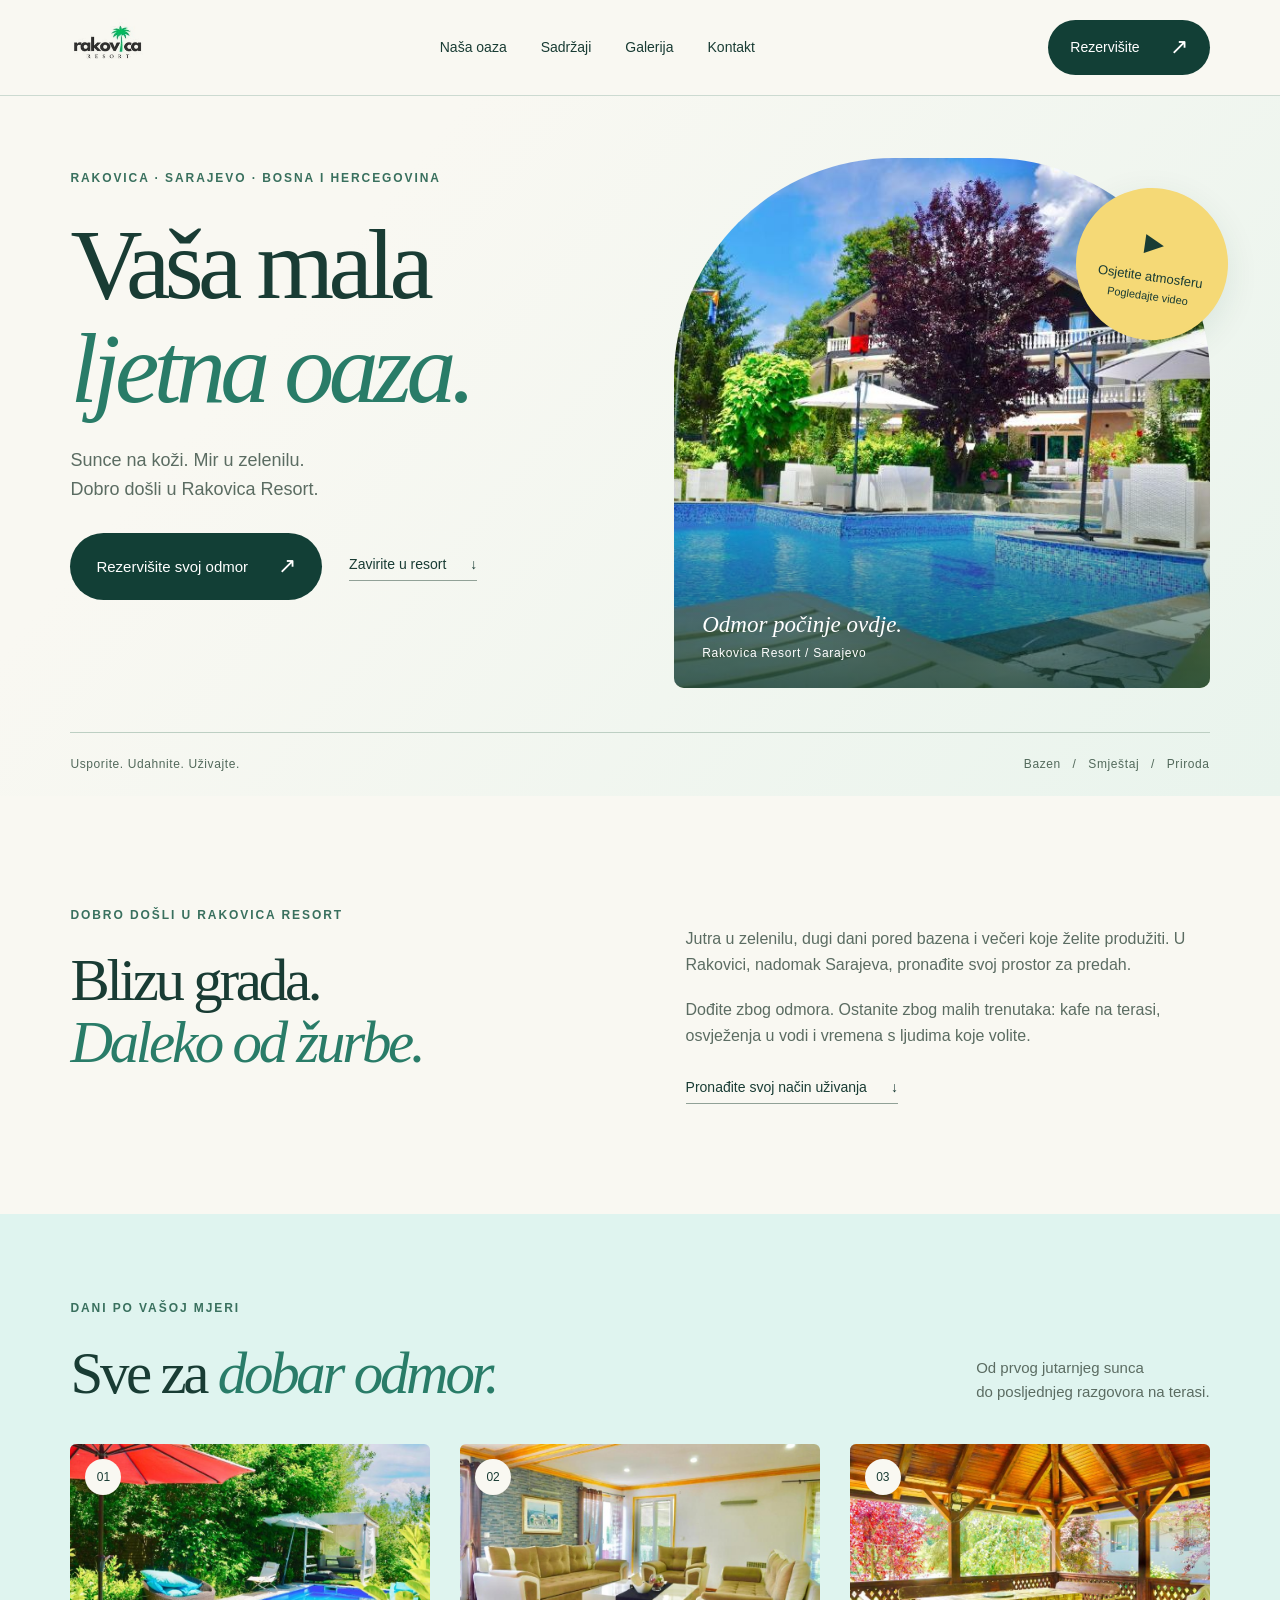
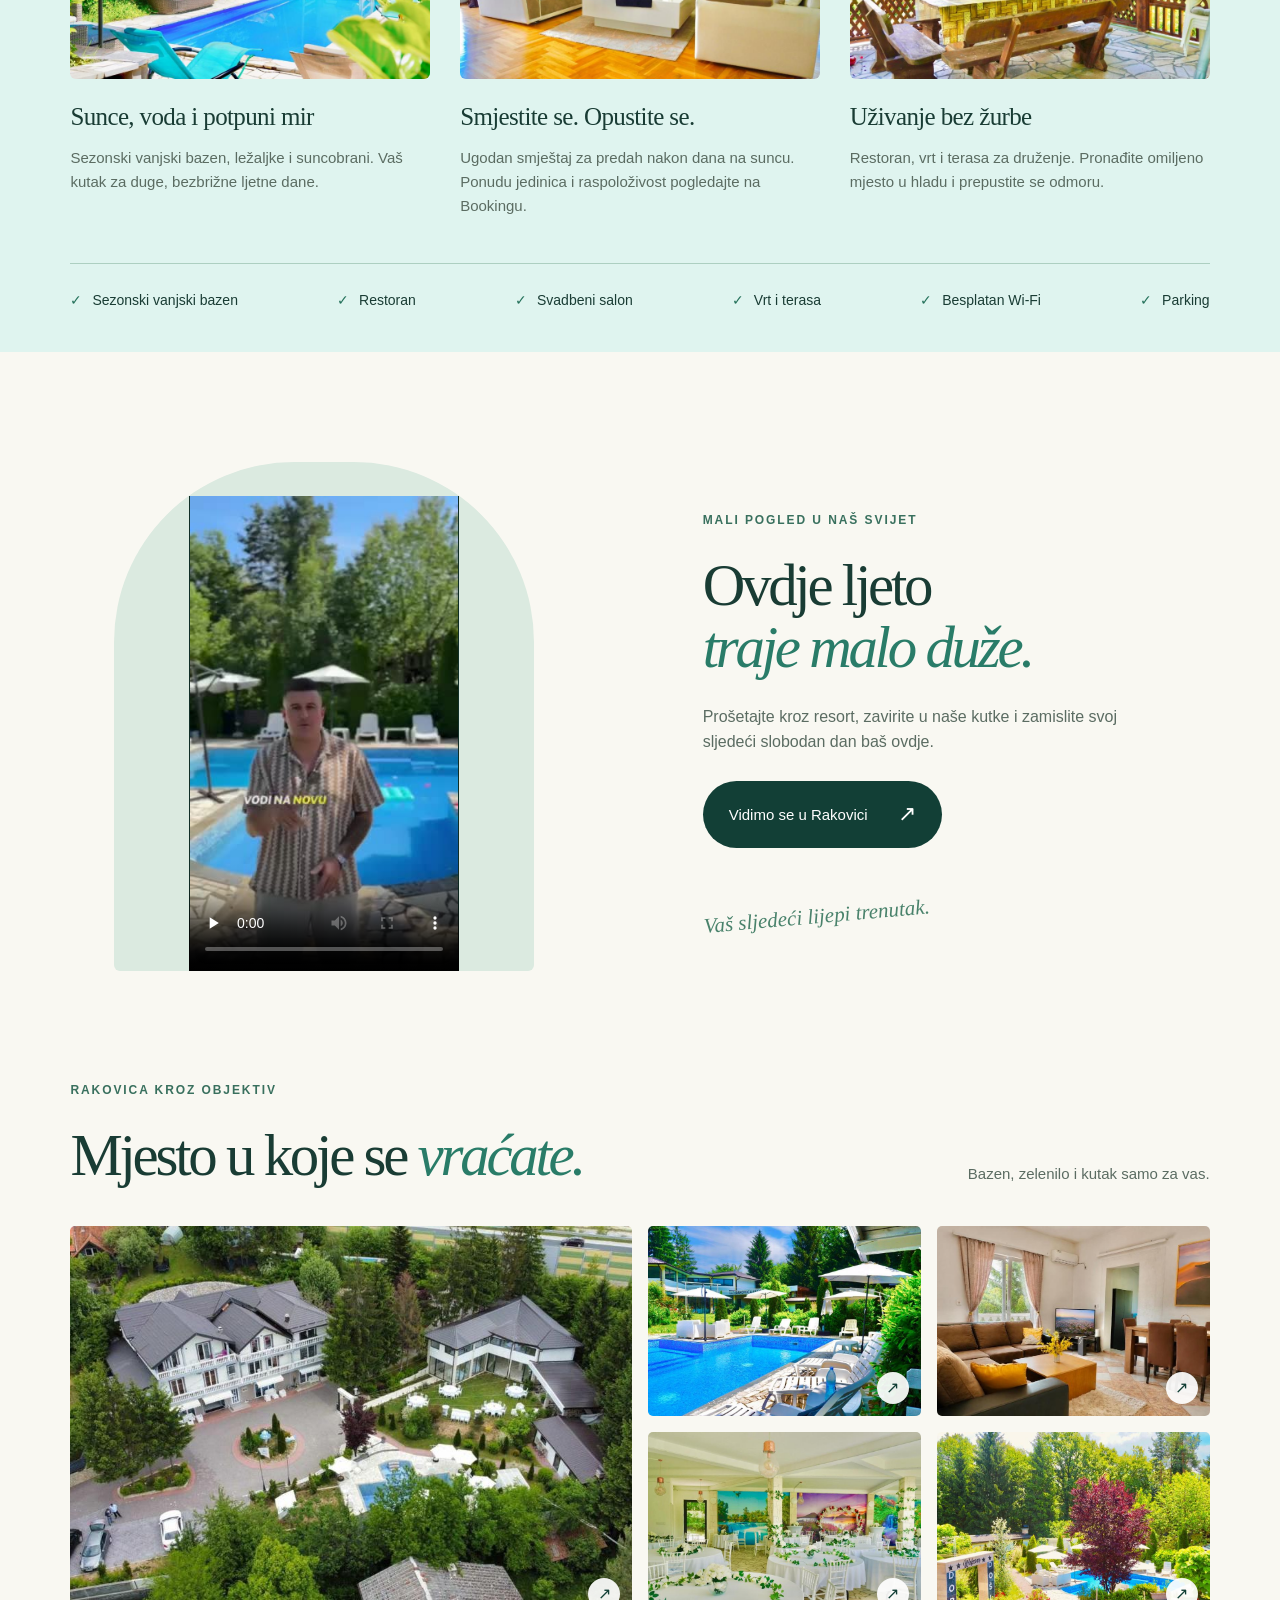
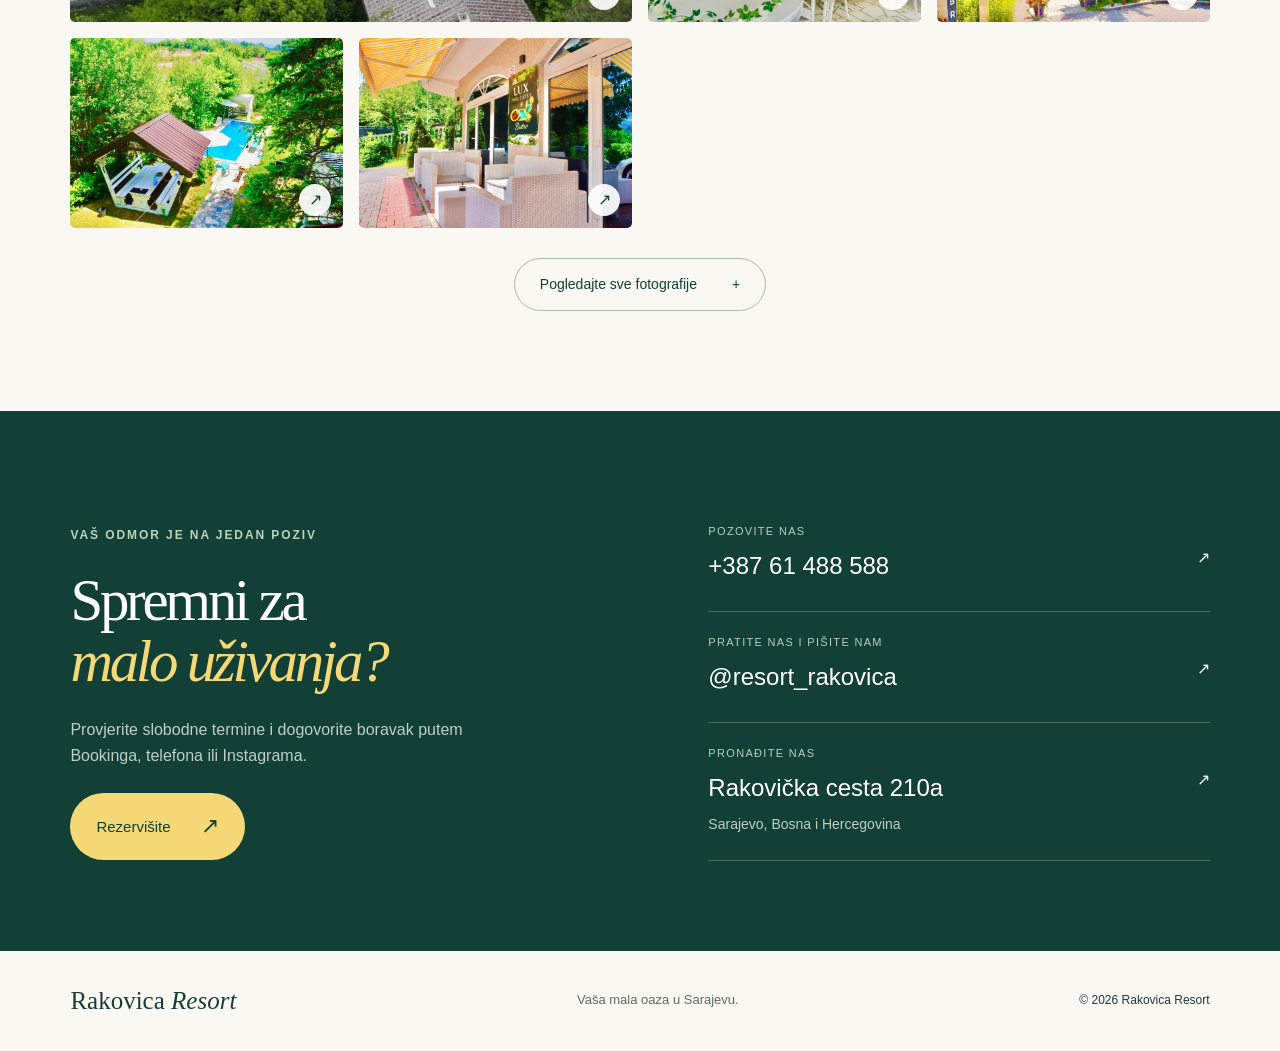
==== commit ff38d45a: "Uploadana bolja verzija stranice, stara izbrisana" ====
--- a/index.html
+++ b/index.html
@@ -1,447 +1,16 @@
-<!DOCTYPE html>
-<html lang="bs">
-<head>
-<meta charset="utf-8">
-<meta name="viewport" content="width=device-width, initial-scale=1, viewport-fit=cover">
-<title>Rakovica Resort — Apartmani, svadbeni salon, restoran i bazen kod Sarajeva</title>
-<meta name="description" content="Rakovica Resort na Rakovičkoj cesti kod Sarajeva: apartmani, svadbeni salon, restoran, vikendica i dva vanjska bazena, okruženi borovom šumom.">
-<meta name="theme-color" content="#0A4B68">
-<meta property="og:title" content="Rakovica Resort">
-<meta property="og:description" content="Apartmani · Svadbeni salon · Restoran · Vikendica · Bazen — Rakovička cesta 210a, Sarajevo.">
-<meta property="og:type" content="website">
-<meta property="og:image" content="assets/img/og-cover.jpg">
-<meta property="og:locale" content="bs_BA">
-<meta name="twitter:card" content="summary_large_image">
-<!-- Kad sajt dobije domenu, ovdje upišite pune adrese:
-<link rel="canonical" href="https://vasadomena.ba/">
-<meta property="og:url" content="https://vasadomena.ba/">
-<meta property="og:image" content="https://vasadomena.ba/assets/img/og-cover.jpg"> -->
-<link rel="preload" as="image" href="assets/img/hero-tall.webp" fetchpriority="high" media="(max-width: 700px)">
-<link rel="preload" as="image" href="assets/img/hero-wide-sm.webp" fetchpriority="high" media="(min-width: 701px) and (max-width: 1280px)">
-<link rel="preload" as="image" href="assets/img/hero-wide.webp" fetchpriority="high" media="(min-width: 1281px)">
-<link rel="preload" as="style" href="assets/css/style.css">
-<link rel="icon" href="data:image/svg+xml,%3Csvg%20xmlns%3D%22http%3A%2F%2Fwww.w3.org%2F2000%2Fsvg%22%20viewBox%3D%220%200%20608%20848%22%3E%3Crect%20width%3D%22608%22%20height%3D%22848%22%20rx%3D%22150%22%20fill%3D%22%230A4B68%22%2F%3E%3Cg%20transform%3D%22translate%280%2C848%29%20scale%280.1%2C-0.1%29%22%20fill%3D%22%2319B56D%22%3E%3Cpath%20d%3D%22M2829%208311%20c-46%20-15%20-73%20-34%20-150%20-104%20-93%20-85%20-106%20-106%20-124%20-202%0A-22%20-116%20-51%20-144%20-160%20-160%20-62%20-9%20-97%20-27%20-155%20-78%20-86%20-76%20-73%20-74%20-562%0A-80%20-493%20-7%20-474%20-4%20-565%20-87%20-54%20-49%20-98%20-68%20-194%20-84%20-84%20-14%20-249%20-167%0A-249%20-231%200%20-75%2048%20-95%20224%20-95%20161%200%20220%20-40%20220%20-149%20-1%20-92%20-51%20-139%20-169%0A-156%20-75%20-11%20-84%20-17%20-310%20-242%20-214%20-213%20-229%20-224%20-325%20-243%20-111%20-21%20-156%0A-75%20-148%20-176%2011%20-131%2048%20-144%20400%20-145%20323%20-1%20346%202%20405%2065%2047%2051%2085%2060%20103%0A25%2015%20-28%20-8%20-62%20-59%20-88%20-25%20-13%20-48%20-37%20-67%20-68%20-15%20-26%20-49%20-73%20-76%20-103%0A-46%20-51%20-78%20-123%20-78%20-172%200%20-36%20-29%20-87%20-84%20-147%20-30%20-33%20-59%20-73%20-63%20-88%20-4%0A-15%20-8%20-154%20-8%20-308%200%20-262%201%20-282%2020%20-314%2062%20-105%20187%20-109%20299%20-11%2073%2064%2080%0A67%20172%2085%2096%2018%20100%2021%20235%20160%20114%20117%20147%20137%20188%20115%2043%20-22%2045%20-41%2046%0A-350%200%20-255%202%20-299%2017%20-325%209%20-17%2090%20-106%20180%20-198%20162%20-166%20163%20-167%20207%0A-167%2041%200%2048%205%20123%2078%20115%20111%20122%20128%20123%20287%201%20150%206%20164%2090%20255%2050%2055%2075%0A113%2075%20176%200%209%207%2032%2016%2050%2026%2055%2069%2071%20209%2076%20134%205%20152%2011%20242%2084%2061%2050%2090%0A54%20129%2021%2026%20-23%2026%20-23%2025%20-965%200%20-1060%207%20-963%20-81%20-1056%20-80%20-86%20-75%20-50%0A-76%20-546%20-1%20-288%20-6%20-454%20-12%20-472%20-6%20-15%20-34%20-52%20-62%20-82%20-71%20-79%20-70%20-112%205%0A-197%2095%20-106%2095%20-185%200%20-282%20-96%20-97%20-90%20-61%20-91%20-567%20-1%20-289%20-5%20-454%20-12%0A-472%20-6%20-15%20-34%20-52%20-62%20-82%20-77%20-86%20-73%20-117%2023%20-212%20125%20-122%20112%20-119%20457%0A-119%20342%200%20316%20-6%20443%20109%2083%2076%20111%20122%20122%20201%209%2063%2027%2098%2081%20157%2065%2069%2062%0A107%20-11%20189%20-95%20106%20-95%20172%200%20278%2076%2085%2076%20116%201%20201%20-68%2076%20-74%20100%20-71%20320%0A3%20198%205%20208%2075%20284%2071%2079%2070%20113%20-5%20197%20-33%2037%20-57%2074%20-61%2094%20-3%2018%20-6%20372%20-7%0A786%20-2%20839%204%20768%20-77%20855%20-80%2085%20-83%2094%20-85%20299%20-3%20225%202%20248%2071%20325%2074%2083%2075%0A117%205%20194%20-73%2081%20-75%2085%20-76%20231%200%20151%20-5%20163%20-95%20260%20-95%20103%20-95%20227%200%20250%0A37%209%2081%20-25%20171%20-129%20114%20-132%20140%20-141%20235%20-76%20133%2090%20185%2030%20155%20-177%20-12%0A-77%200%20-131%2034%20-160%2037%20-32%2064%20-29%20131%2017%20106%2072%20148%2051%20165%20-81%2011%20-88%2022%0A-106%20131%20-207%2096%20-88%20135%20-107%20210%20-100%2056%206%2094%2030%20123%2079%2019%2032%2020%2054%2022%20442%0A1%20225%203%20414%206%20421%203%207%2023%2018%2045%2024%2022%207%2066%2032%2098%2057%2076%2060%20113%2061%20175%206%2056%0A-49%2090%20-66%20162%20-81%2045%20-9%2071%20-23%20123%20-66%2089%20-73%20117%20-73%20202%20-4%2058%2045%20111%2070%0A155%2070%2032%200%2085%2028%20102%2054%2024%2036%2012%2074%20-45%20145%20-37%2047%20-51%2074%20-60%20118%20-6%2032%0A-16%2072%20-21%2090%20-10%2032%20-280%20313%20-464%20481%20-129%20119%20-145%20153%20-96%20203%2029%2029%2029%0A29%20235%2029%20231%200%20228%201%20315%20-69%2092%20-74%20156%20-63%20182%2031%2015%2057%202%20241%20-21%20293%20-22%0A50%20-477%20508%20-535%20538%20-34%2018%20-59%2021%20-167%2022%20-136%202%20-168%2011%20-190%2059%20-18%2040%2015%0A87%20123%20178%20158%20132%20162%20167%2031%20289%20-125%20117%20-107%20113%20-518%20112%20-398%200%20-397%200%0A-482%20-75%20-77%20-67%20-97%20-74%20-242%20-80%20-146%20-7%20-173%20-16%20-253%20-86%20-95%20-84%20-185%0A-94%20-256%20-29%20-37%2035%20-43%2064%20-45%20197%20-1%20152%20-11%20173%20-125%20277%20-111%20102%20-123%0A107%20-266%20110%20-66%201%20-132%20-1%20-146%20-6z%20m1921%20-2790%20c18%20-35%2013%20-53%20-16%20-49%20-31%0A3%20-50%2028%20-41%2052%209%2022%2044%2020%2057%20-3z%22%2F%3E%3C%2Fg%3E%3C%2Fsvg%3E" type="image/svg+xml">
-<link rel="stylesheet" href="assets/css/style.css">
-</head>
+<!doctype html>
+<html lang="bs"><head><meta charset="UTF-8"><meta name="viewport" content="width=device-width, initial-scale=1"><meta name="theme-color" content="#123f36"><title>Rakovica Resort | Vaša mala ljetna oaza u Sarajevu</title><meta name="description" content="Otkrijte Rakovica Resort u Sarajevu. Smještaj, sezonski vanjski bazen, restoran i odmor u zelenilu. Rezervišite putem Bookinga, telefona ili Instagrama."><link rel="icon" href="assets/449095146_3805945503019511_6190318146866088788_n.jpg"><link rel="stylesheet" href="style.css"><script src="app.js" defer></script></head>
 <body>
-
-<!-- ikonice -->
-<svg width="0" height="0" style="position:absolute" aria-hidden="true">
-<defs>
-  <g id="i-val"><path d="M2 15c3-3 5-3 8 0s5 3 8 0 4-2 4-2M2 9c3-3 5-3 8 0s5 3 8 0 4-2 4-2" fill="none" stroke="currentColor" stroke-width="1.7" stroke-linecap="round"/></g>
-  <g id="i-wifi"><path d="M2 8.5a15 15 0 0 1 20 0M5.5 12.5a10 10 0 0 1 13 0M9 16.5a5 5 0 0 1 6 0" fill="none" stroke="currentColor" stroke-width="1.7" stroke-linecap="round"/><circle cx="12" cy="20" r="1.4" fill="currentColor"/></g>
-  <g id="i-parking"><rect x="3" y="3" width="18" height="18" rx="4" fill="none" stroke="currentColor" stroke-width="1.7"/><path d="M9.6 17V7.6h3.1a2.9 2.9 0 0 1 0 5.8H9.6" fill="none" stroke="currentColor" stroke-width="1.7" stroke-linecap="round"/></g>
-  <g id="i-klima"><path d="M12 2v20M4.2 6.6l15.6 10.8M19.8 6.6L4.2 17.4" fill="none" stroke="currentColor" stroke-width="1.7" stroke-linecap="round"/></g>
-  <g id="i-plamen"><path d="M12 2.5s5.5 4.6 5.5 9.6a5.5 5.5 0 1 1-11 0c0-2 1-3.4 1-3.4s.6 1.8 2 1.8c0-3.4 2.5-8 2.5-8Z" fill="none" stroke="currentColor" stroke-width="1.6" stroke-linejoin="round"/></g>
-  <g id="i-list"><path d="M4 20C4 10 11 4 20 4c0 9-6 16-16 16Z" fill="none" stroke="currentColor" stroke-width="1.7" stroke-linejoin="round"/><path d="M4 20c4-6 8-9 12-11" fill="none" stroke="currentColor" stroke-width="1.5" stroke-linecap="round"/></g>
-  <g id="i-pribor"><path d="M6 2.5v8a2.6 2.6 0 0 0 5.2 0v-8M8.6 10.5V21.5M17.8 2.5c-1.7 1-2.6 3-2.6 5.6v4.4h2.6V21.5" fill="none" stroke="currentColor" stroke-width="1.7" stroke-linecap="round" stroke-linejoin="round"/></g>
-  <g id="i-avion"><path d="M2.6 13.4 21 5l-4.6 8.6L21 19l-6.6-2.2-3.6 4.2-1-5.4-7.2-2.2Z" fill="none" stroke="currentColor" stroke-width="1.6" stroke-linejoin="round"/></g>
-  <g id="i-telefon"><path d="M5.6 3.5h3.2l1.8 4.4-2.2 1.6a12.5 12.5 0 0 0 6.1 6.1l1.6-2.2 4.4 1.8v3.2a2 2 0 0 1-2.2 2C10.6 19.7 4.3 13.4 3.6 5.7a2 2 0 0 1 2-2.2Z" fill="none" stroke="currentColor" stroke-width="1.7" stroke-linejoin="round"/></g>
-  <g id="i-posta"><rect x="2.6" y="4.8" width="18.8" height="14.4" rx="2.6" fill="none" stroke="currentColor" stroke-width="1.7"/><path d="m3.6 7 8.4 6 8.4-6" fill="none" stroke="currentColor" stroke-width="1.7" stroke-linecap="round"/></g>
-  <g id="i-krevet"><path d="M2.8 18.5v-13M2.8 12h18.4v6.5M2.8 12v-3h11.4a3 3 0 0 1 3 3" fill="none" stroke="currentColor" stroke-width="1.7" stroke-linecap="round" stroke-linejoin="round"/><circle cx="7.4" cy="8.4" r="1.9" fill="none" stroke="currentColor" stroke-width="1.7"/></g>
-  <g id="i-ig"><rect x="3" y="3" width="18" height="18" rx="5.2" fill="none" stroke="currentColor" stroke-width="1.7"/><circle cx="12" cy="12" r="4.1" fill="none" stroke="currentColor" stroke-width="1.7"/><circle cx="17.2" cy="6.8" r="1.2" fill="currentColor"/></g>
-  <g id="i-pin"><path d="M12 21.5s7-6.2 7-11.2a7 7 0 1 0-14 0c0 5 7 11.2 7 11.2Z" fill="none" stroke="currentColor" stroke-width="1.7" stroke-linejoin="round"/><circle cx="12" cy="10" r="2.7" fill="none" stroke="currentColor" stroke-width="1.7"/></g>
-  <g id="i-slike"><rect x="3" y="5.5" width="18" height="13" rx="2.6" fill="none" stroke="currentColor" stroke-width="1.7"/><path d="m4.5 16 4.6-4.6 3.4 3.4 2.8-2.6 4.2 4" fill="none" stroke="currentColor" stroke-width="1.7" stroke-linecap="round" stroke-linejoin="round"/><circle cx="8.6" cy="9.6" r="1.3" fill="currentColor"/></g>
-  <g id="i-zabrana"><circle cx="12" cy="12" r="9.2" fill="none" stroke="currentColor" stroke-width="1.7"/><path d="m5.5 5.5 13 13" stroke="currentColor" stroke-width="1.7" stroke-linecap="round"/></g>
-  <g id="i-play"><path d="M7 4.6 20 12 7 19.4Z" fill="currentColor"/></g>
-  <g id="i-kompas"><circle cx="12" cy="12" r="9.2" fill="none" stroke="currentColor" stroke-width="1.7"/><path d="m15.4 8.6-1.9 4.9-4.9 1.9 1.9-4.9Z" fill="none" stroke="currentColor" stroke-width="1.7" stroke-linejoin="round"/></g>
-  <g id="i-strelica-desno"><path d="M4.5 12h15M13.5 6l6 6-6 6" fill="none" stroke="currentColor" stroke-width="1.8" stroke-linecap="round" stroke-linejoin="round"/></g>
-  <g id="i-strelica-lijevo"><path d="M19.5 12h-15M10.5 6l-6 6 6 6" fill="none" stroke="currentColor" stroke-width="1.8" stroke-linecap="round" stroke-linejoin="round"/></g>
-  <g id="i-strelica-dolje"><path d="M12 4.5v15M6 13.5l6 6 6-6" fill="none" stroke="currentColor" stroke-width="1.8" stroke-linecap="round" stroke-linejoin="round"/></g>
-  <g id="i-x"><path d="m5.5 5.5 13 13M18.5 5.5l-13 13" fill="none" stroke="currentColor" stroke-width="1.9" stroke-linecap="round"/></g>
-  <g id="i-palma" transform="translate(0,848) scale(0.1,-0.1)" fill="currentColor"><path d="M2829 8311 c-46 -15 -73 -34 -150 -104 -93 -85 -106 -106 -124 -202
--22 -116 -51 -144 -160 -160 -62 -9 -97 -27 -155 -78 -86 -76 -73 -74 -562
--80 -493 -7 -474 -4 -565 -87 -54 -49 -98 -68 -194 -84 -84 -14 -249 -167
--249 -231 0 -75 48 -95 224 -95 161 0 220 -40 220 -149 -1 -92 -51 -139 -169
--156 -75 -11 -84 -17 -310 -242 -214 -213 -229 -224 -325 -243 -111 -21 -156
--75 -148 -176 11 -131 48 -144 400 -145 323 -1 346 2 405 65 47 51 85 60 103
-25 15 -28 -8 -62 -59 -88 -25 -13 -48 -37 -67 -68 -15 -26 -49 -73 -76 -103
--46 -51 -78 -123 -78 -172 0 -36 -29 -87 -84 -147 -30 -33 -59 -73 -63 -88 -4
--15 -8 -154 -8 -308 0 -262 1 -282 20 -314 62 -105 187 -109 299 -11 73 64 80
-67 172 85 96 18 100 21 235 160 114 117 147 137 188 115 43 -22 45 -41 46
--350 0 -255 2 -299 17 -325 9 -17 90 -106 180 -198 162 -166 163 -167 207
--167 41 0 48 5 123 78 115 111 122 128 123 287 1 150 6 164 90 255 50 55 75
-113 75 176 0 9 7 32 16 50 26 55 69 71 209 76 134 5 152 11 242 84 61 50 90
-54 129 21 26 -23 26 -23 25 -965 0 -1060 7 -963 -81 -1056 -80 -86 -75 -50
--76 -546 -1 -288 -6 -454 -12 -472 -6 -15 -34 -52 -62 -82 -71 -79 -70 -112 5
--197 95 -106 95 -185 0 -282 -96 -97 -90 -61 -91 -567 -1 -289 -5 -454 -12
--472 -6 -15 -34 -52 -62 -82 -77 -86 -73 -117 23 -212 125 -122 112 -119 457
--119 342 0 316 -6 443 109 83 76 111 122 122 201 9 63 27 98 81 157 65 69 62
-107 -11 189 -95 106 -95 172 0 278 76 85 76 116 1 201 -68 76 -74 100 -71 320
-3 198 5 208 75 284 71 79 70 113 -5 197 -33 37 -57 74 -61 94 -3 18 -6 372 -7
-786 -2 839 4 768 -77 855 -80 85 -83 94 -85 299 -3 225 2 248 71 325 74 83 75
-117 5 194 -73 81 -75 85 -76 231 0 151 -5 163 -95 260 -95 103 -95 227 0 250
-37 9 81 -25 171 -129 114 -132 140 -141 235 -76 133 90 185 30 155 -177 -12
--77 0 -131 34 -160 37 -32 64 -29 131 17 106 72 148 51 165 -81 11 -88 22
--106 131 -207 96 -88 135 -107 210 -100 56 6 94 30 123 79 19 32 20 54 22 442
-1 225 3 414 6 421 3 7 23 18 45 24 22 7 66 32 98 57 76 60 113 61 175 6 56
--49 90 -66 162 -81 45 -9 71 -23 123 -66 89 -73 117 -73 202 -4 58 45 111 70
-155 70 32 0 85 28 102 54 24 36 12 74 -45 145 -37 47 -51 74 -60 118 -6 32
--16 72 -21 90 -10 32 -280 313 -464 481 -129 119 -145 153 -96 203 29 29 29
-29 235 29 231 0 228 1 315 -69 92 -74 156 -63 182 31 15 57 2 241 -21 293 -22
-50 -477 508 -535 538 -34 18 -59 21 -167 22 -136 2 -168 11 -190 59 -18 40 15
-87 123 178 158 132 162 167 31 289 -125 117 -107 113 -518 112 -398 0 -397 0
--482 -75 -77 -67 -97 -74 -242 -80 -146 -7 -173 -16 -253 -86 -95 -84 -185
--94 -256 -29 -37 35 -43 64 -45 197 -1 152 -11 173 -125 277 -111 102 -123
-107 -266 110 -66 1 -132 -1 -146 -6z m1921 -2790 c18 -35 13 -53 -16 -49 -31
-3 -50 28 -41 52 9 22 44 20 57 -3z"/></g>
-  <g id="i-znak"><rect width="32" height="32" rx="7" fill="#0A4B68"/><path d="M4 21c3-3 5-3 8 0s5 3 8 0 5-3 8 0" stroke="#E8A13C" stroke-width="2.6" fill="none" stroke-linecap="round"/><circle cx="16" cy="11" r="3.4" fill="#F3ECE1"/></g>
-</defs>
-</svg>
-
-<!-- ================= LJEPLJIVO ZAGLAVLJE ================= -->
-<header class="zaglavlje" id="zaglavlje">
-  <div class="omot">
-    <a class="znak" href="#vrh">
-      <svg class="znak-palma" viewBox="0 0 608 848" aria-hidden="true"><use href="#i-palma"/></svg>
-      <span><b>Rakovica</b><em>Resort</em></span>
-    </a>
-    <ul class="z-nav">
-      <li><a href="#ponuda">Ponuda</a></li>
-      <li><a href="#galerija">Galerija</a></li>
-      <li><a href="#video">Promo video</a></li>
-      <li><a href="#lokacija">Kako do nas</a></li>
-      <li><a href="#okolina">U blizini</a></li>
-      <li class="uvijek"><button type="button" data-otvori-kontakt>Kontakt</button></li>
-      <li class="uvijek"><a class="istaknuto" href="https://www.booking.com/hotel/ba/rakovica-resort-sarajevo3.hr.html" target="_blank" rel="noopener">Rezerviši</a></li>
-    </ul>
-  </div>
-</header>
-
-<!-- ================= HERO ================= -->
-<section class="hero" id="vrh">
-  <div class="hero-slika">
-    <picture>
-      <source media="(max-width:700px)" srcset="assets/img/hero-tall.webp">
-      <source media="(max-width:1280px)" srcset="assets/img/hero-wide-sm.webp">
-      <img src="assets/img/hero-wide.webp" width="2048" height="1152" alt="Bazen Rakovica Resorta ljetnog dana, sa suncobranima i pogledom na glavnu zgradu" fetchpriority="high">
-    </picture>
-  </div>
-
-  <div class="omot traka">
-    <a class="znak" href="#vrh">
-      <svg class="znak-palma" viewBox="0 0 608 848" aria-hidden="true"><use href="#i-palma"/></svg>
-      <span><b>Rakovica</b><em>Resort</em></span>
-    </a>
-  </div>
-
-  <div class="omot hero-sadrzaj">
-    <p class="mjesto">Rakovička cesta 210a &nbsp;·&nbsp; Sarajevo</p>
-
-    <h1 aria-label="Rakovica Resort">
-      <span class="red"><i class="ime">Rakov<span class="palma-slot"><svg viewBox="0 0 608 848" aria-hidden="true"><use href="#i-palma"/></svg></span>ca</i></span>
-      <span class="red"><i class="tip">Resort</i></span>
-    </h1>
-
-    <ul class="podnaslov">
-      <li>Apartmani</li>
-      <li>Svadbeni salon</li>
-      <li>Restoran</li>
-      <li>Vikendica</li>
-      <li>Bazen</li>
-    </ul>
-
-    <ul class="dugmad">
-      <li><button class="dugme" type="button" data-otvori-kontakt><svg viewBox="0 0 24 24" aria-hidden="true"><use href="#i-telefon"/></svg>Kontakt</button></li>
-      <li><a class="dugme" href="#lokacija"><svg viewBox="0 0 24 24" aria-hidden="true"><use href="#i-pin"/></svg>Kako do nas</a></li>
-      <li><a class="dugme" href="#video"><svg viewBox="0 0 24 24" aria-hidden="true"><use href="#i-play"/></svg>Promo video</a></li>
-      <li><a class="dugme" href="#galerija"><svg viewBox="0 0 24 24" aria-hidden="true"><use href="#i-slike"/></svg>Više slika</a></li>
-      <li><a class="dugme" href="#okolina"><svg viewBox="0 0 24 24" aria-hidden="true"><use href="#i-kompas"/></svg>U blizini</a></li>
-    </ul>
-  </div>
-
-  <a class="strelica-dolje" href="#ponuda" aria-label="Idi na ponudu">
-    <svg viewBox="0 0 24 24" aria-hidden="true"><use href="#i-strelica-dolje"/></svg>
-  </a>
-</section>
-
+<a class="skip" href="#o-nama">Preskoči na sadržaj</a>
+<header><a class="brand" href="#" aria-label="Rakovica Resort početna"><img src="assets/449095146_3805945503019511_6190318146866088788_n.jpg" width="76" height="76" alt="Rakovica Resort logo s palmom"></a><nav aria-label="Glavna navigacija"><a href="#o-nama">Naša oaza</a><a href="#sadrzaji">Sadržaji</a><a href="#galerija">Galerija</a><a href="#kontakt">Kontakt</a></nav><button class="btn small" data-book>Rezervišite <span aria-hidden="true">↗</span></button></header>
 <main>
-
-<!-- ================= PONUDA ================= -->
-<section class="blok" id="ponuda">
-  <div class="omot">
-    <div class="zaglavlje-bloka otkrij">
-      <span class="oznaka">Ponuda</span>
-      <h2>Pet stvari na jednom imanju</h2>
-      <p>Rakovica Resort je porodično imanje iznad Sarajeva, ograđeno borovom šumom. Na istom prostoru su smještaj, salon za proslave, restoran, drvena vikendica i bazeni — pa gosti i svatovi ne moraju nikuda dalje.</p>
-    </div>
-
-    <div class="ponuda">
-
-      <article class="stavka otkrij">
-        <div class="stavka-slika zavjesa"><img src="assets/img/g15-sm.webp" width="900" height="449" decoding="async" alt="Dnevni boravak apartmana sa kaučem, trpezarijskim stolom i klimom" loading="lazy"></div>
-        <div class="stavka-tekst">
-          <h3>Apartmani</h3>
-          <p>Klimatizirani apartmani sa vlastitom kuhinjom, kupatilom i dnevnim boravkom. Dio jedinica ima balkon s pogledom na bazen, dio gleda na borove i planine iza imanja.</p>
-          <ul class="crtice">
-            <li>Vlastita kuhinja</li><li>Klima</li><li>Balkon ili terasa</li><li>Porodične jedinice</li><li>Besplatan WiFi</li>
-          </ul>
-        </div>
-      </article>
-
-      <article class="stavka otkrij">
-        <div class="stavka-slika zavjesa"><img src="assets/img/g11-sm.webp" width="900" height="506" decoding="async" alt="Svadbeni salon sa okruglim stolovima, bijelim stolnjacima i cvijećem" loading="lazy"></div>
-        <div class="stavka-tekst">
-          <h3>Svadbeni salon</h3>
-          <p>Salon za vjenčanja, mevlude i porodične proslave, sa dekoracijom, bijelim Chiavari stolicama i izlazom pravo na travnjak. Ljeti se dio slavlja seli u baštu, uz bazen i šatore.</p>
-          <ul class="crtice">
-            <li>Dekoracija</li><li>Bašta i travnjak</li><li>Prostor za fotografisanje</li><li>Parking za goste</li>
-          </ul>
-        </div>
-      </article>
-
-      <article class="stavka otkrij">
-        <div class="stavka-slika zavjesa"><img src="assets/img/g13-sm.webp" width="900" height="449" decoding="async" alt="Restoran resorta sa drvenim stolovima i murаlom prirode na zidu" loading="lazy"></div>
-        <div class="stavka-tekst">
-          <h3>Restoran</h3>
-          <p>Restoran radi za goste i posjetioce, a ljeti se stolovi izvlače na terasu ispod krošnji. Uz bazen radi i Lux Pool Cafe, a u dvorištu su roštilj i natkriveni drveni paviljon za veće društvo.</p>
-          <ul class="crtice">
-            <li>Doručak</li><li>Pool cafe</li><li>Ljetna terasa</li><li>Roštilj</li><li>Drveni paviljon</li>
-          </ul>
-        </div>
-      </article>
-
-      <article class="stavka otkrij">
-        <div class="stavka-slika zavjesa"><img src="assets/img/g17-sm.webp" width="900" height="506" decoding="async" alt="Dnevni boravak drvene vikendice sa crvenim kaučem i drvenim zidom" loading="lazy"></div>
-        <div class="stavka-tekst">
-          <h3>Vikendica</h3>
-          <p>Zasebna drvena kuća na kraju imanja, sa vlastitim dnevnim boravkom i pogledom na šumu. Za one koji žele malo više mira nego u glavnoj zgradi, a i dalje su dva minuta od bazena.</p>
-          <ul class="crtice">
-            <li>Cijela kuća</li><li>Vlastiti ulaz</li><li>Pogled na šumu</li><li>Mirno</li>
-          </ul>
-        </div>
-      </article>
-
-      <article class="stavka otkrij">
-        <div class="stavka-slika zavjesa"><img src="assets/img/g03-sm.webp" width="675" height="900" decoding="async" alt="Vanjski bazen sa kamenom terasom i vilom resorta u pozadini" loading="lazy"></div>
-        <div class="stavka-tekst">
-          <h3>Bazen</h3>
-          <p>Dva vanjska bazena na kamenoj terasi — veliki za odrasle i plitki dio za djecu — sa ležaljkama, suncobranima i jacuzzijem. Bazeni rade sezonski, kroz ljetne mjesece.</p>
-          <ul class="crtice">
-            <li>Dva bazena</li><li>Dječji dio</li><li>Jacuzzi</li><li>Ležaljke i suncobrani</li>
-          </ul>
-        </div>
-      </article>
-
-    </div>
-  </div>
-</section>
-
-<!-- ================= POGODNOSTI ================= -->
-<section class="blok pogodnosti">
-  <div class="omot">
-    <div class="zaglavlje-bloka otkrij">
-      <span class="oznaka">Sadržaji</span>
-      <h2>Šta je uključeno</h2>
-      <p>Ono što gosti najčešće traže, sve unutar ograde imanja.</p>
-    </div>
-    <div class="mreza-pogodnosti otkrij">
-      <div class="pogodnost"><svg viewBox="0 0 24 24" aria-hidden="true"><use href="#i-val"/></svg>Dva vanjska bazena</div>
-      <div class="pogodnost"><svg viewBox="0 0 24 24" aria-hidden="true"><use href="#i-parking"/></svg>Besplatan parking</div>
-      <div class="pogodnost"><svg viewBox="0 0 24 24" aria-hidden="true"><use href="#i-wifi"/></svg>Besplatan WiFi</div>
-      <div class="pogodnost"><svg viewBox="0 0 24 24" aria-hidden="true"><use href="#i-klima"/></svg>Klima uređaji</div>
-      <div class="pogodnost"><svg viewBox="0 0 24 24" aria-hidden="true"><use href="#i-pribor"/></svg>Restoran na imanju</div>
-      <div class="pogodnost"><svg viewBox="0 0 24 24" aria-hidden="true"><use href="#i-plamen"/></svg>Roštilj i jacuzzi</div>
-      <div class="pogodnost"><svg viewBox="0 0 24 24" aria-hidden="true"><use href="#i-list"/></svg>Bašta i igralište</div>
-      <div class="pogodnost"><svg viewBox="0 0 24 24" aria-hidden="true"><use href="#i-avion"/></svg>Prijevoz do aerodroma</div>
-      <div class="pogodnost"><svg viewBox="0 0 24 24" aria-hidden="true"><use href="#i-krevet"/></svg>Porodične jedinice</div>
-      <div class="pogodnost"><svg viewBox="0 0 24 24" aria-hidden="true"><use href="#i-zabrana"/></svg>Nepušački objekat</div>
-    </div>
-    <p class="napomena">Bazeni rade sezonski. Prijevoz do aerodroma se plaća dodatno. Porodične jedinice su dostupne na upit.</p>
-  </div>
-</section>
-
-<!-- ================= GALERIJA ================= -->
-<section class="blok" id="galerija">
-  <div class="omot">
-    <div class="zaglavlje-bloka otkrij">
-      <span class="oznaka">Galerija</span>
-      <h2>Više slika</h2>
-      <p>Imanje iz zraka, bazeni, salon, restoran i unutrašnjost apartmana. Kliknite na sliku za veći prikaz — strelicama se krećete kroz galeriju.</p>
-    </div>
-    <div class="galerija" id="galerija-mreza"></div>
-  </div>
-</section>
-
-<!-- ================= VIDEO ================= -->
-<section class="blok" id="video" style="background:var(--kamen-2)">
-  <div class="omot">
-    <div class="zaglavlje-bloka otkrij">
-      <span class="oznaka">Video</span>
-      <h2>Promo video</h2>
-      <p>Kratak snimak sa imanja, 47 sekundi. Pustite ga da vidite bazen, baštu i prostor oko resorta uživo.</p>
-    </div>
-    <div class="video-scena otkrij">
-      <div class="video-pozadina" aria-hidden="true"><img src="assets/img/g10-sm.webp" width="675" height="900" decoding="async" alt=""></div>
-      <div class="video-ram" id="video-okvir">
-        <img class="video-poster" src="assets/img/g02-sm.webp" width="600" height="900" decoding="async" alt="Bazen i kamena terasa resorta">
-        <div class="video-sloj" id="video-sloj">
-          <button class="pusti" type="button" id="pusti-video" aria-label="Pusti promo video">
-            <svg viewBox="0 0 24 24" aria-hidden="true"><use href="#i-play"/></svg>
-          </button>
-          <p id="video-poruka">Pusti snimak</p>
-        </div>
-      </div>
-    </div>
-  </div>
-</section>
-
-<!-- ================= LOKACIJA ================= -->
-<section class="blok" id="lokacija">
-  <div class="omot">
-    <div class="zaglavlje-bloka otkrij">
-      <span class="oznaka">Lokacija</span>
-      <h2>Kako do nas</h2>
-      <p>Imanje je na Rakovičkoj cesti, u zelenom pojasu iznad Ilidže. Dolazak je najlakši autom — parking je na imanju i besplatan.</p>
-    </div>
-
-    <div class="lokacija-mreza">
-      <div>
-        <ul class="upute">
-          <li><strong>Adresa</strong>Rakovička cesta 210a, 71210 Ilidža, Sarajevo</li>
-          <li><strong>Autom iz centra Sarajeva</strong>Preko Ilidže i Rakovičke ceste, oko 30 minuta vožnje.</li>
-          <li><strong>Sa aerodroma</strong>Oko 10 km. Resort organizuje prijevoz uz doplatu — javite termin leta prilikom rezervacije.</li>
-          <li><strong>Parking</strong>Besplatan, na imanju, uz kružni tok ispred zgrade.</li>
-          <li><strong>Koordinate</strong>43.86697, 18.21891</li>
-        </ul>
-        <div class="veze-karte">
-          <a class="dugme-tamno" href="https://www.google.com/maps/dir/?api=1&destination=43.86697,18.21891" target="_blank" rel="noopener">
-            <svg viewBox="0 0 24 24" aria-hidden="true" width="18" height="18"><use href="#i-kompas"/></svg>Pokreni navigaciju
-          </a>
-          <a class="dugme-obrub" href="https://www.google.com/maps/search/?api=1&query=43.86697,18.21891" target="_blank" rel="noopener">
-            <svg viewBox="0 0 24 24" aria-hidden="true" width="18" height="18"><use href="#i-pin"/></svg>Otvori u Google Mapama
-          </a>
-        </div>
-      </div>
-
-      <div class="karta zavjesa otkrij">
-        <iframe id="karta-okvir" title="Karta sa lokacijom Rakovica Resorta"
-          src="https://www.google.com/maps?q=43.86697,18.21891&hl=bs&z=15&output=embed"
-          loading="lazy" referrerpolicy="no-referrer-when-downgrade" allowfullscreen></iframe>
-        <div class="karta-rezerva" id="karta-rezerva">
-          <p style="margin:0"><strong>Rakovička cesta 210a</strong><br>71210 Ilidža, Sarajevo</p>
-          <a class="dugme-tamno" href="https://www.google.com/maps/search/?api=1&query=43.86697,18.21891" target="_blank" rel="noopener">
-            <svg viewBox="0 0 24 24" aria-hidden="true" width="18" height="18"><use href="#i-pin"/></svg>Otvori kartu
-          </a>
-        </div>
-      </div>
-    </div>
-  </div>
-</section>
-
-<!-- ================= OKOLINA ================= -->
-<section class="blok okolina" id="okolina">
-  <div class="omot">
-    <div class="zaglavlje-bloka otkrij">
-      <span class="oznaka">U blizini</span>
-      <h2>Najpopularnije atrakcije</h2>
-      <p>Resort je izvan gradske gužve, ali sve glavne tačke Sarajeva su u dosegu kratke vožnje.</p>
-    </div>
-    <div class="okolina-mreza">
-    <div>
-    <ul class="udaljenosti otkrij">
-      <li><span class="ime">Vrelo Bosne<span class="tip">Park i izvorište rijeke Bosne</span></span><span class="vez"></span><span class="km">7,7 km</span></li>
-      <li><span class="ime">Aerodrom Sarajevo<span class="tip">Međunarodni aerodrom</span></span><span class="vez"></span><span class="km">10 km</span></li>
-      <li><span class="ime">Tunel spasa<span class="tip">Ratni muzej Tunel D-B</span></span><span class="vez"></span><span class="km">12,7 km</span></li>
-      <li><span class="ime">Latinska ćuprija<span class="tip">Most na Miljacki</span></span><span class="vez"></span><span class="km">19 km</span></li>
-      <li><span class="ime">Baščaršija i Sebilj<span class="tip">Stara gradska jezgra</span></span><span class="vez"></span><span class="km">21 km</span></li>
-    </ul>
-    <p class="napomena" style="color:var(--tinta-blaga)">Udaljenosti su približne, mjerene zračnom linijom prema podacima sa Booking.com-a.</p>
-    </div>
-    <div class="okolina-slika zavjesa otkrij">
-      <img src="assets/img/g05-sm.webp" width="900" height="506" decoding="async" alt="Imanje Rakovica Resorta iz zraka, okruženo šumom" loading="lazy">
-    </div>
-    </div>
-  </div>
-</section>
-
-</main>
-
-<!-- ================= PODNOŽJE ================= -->
-<footer class="podnozje">
-  <div class="omot">
-    <div class="podnozje-mreza">
-      <div>
-        <h2>Rakovica Resort</h2>
-        <p style="max-width:32ch;color:rgba(221,213,199,.75)">Apartmani, svadbeni salon, restoran, vikendica i bazeni na jednom imanju iznad Sarajeva.</p>
-      </div>
-      <div>
-        <p class="pod-naslov">Kontakt</p>
-        <ul>
-          <li><a href="tel:+38761488588" data-tel>061 488 588</a></li>
-          <li>Rakovička cesta 210a<br>71210 Ilidža, Sarajevo</li>
-        </ul>
-      </div>
-      <div>
-        <p class="pod-naslov">Pratite nas</p>
-        <ul>
-          <li><a data-ig href="https://www.instagram.com/resort_rakovica/" target="_blank" rel="noopener">Instagram</a></li>
-          <li><a href="https://www.booking.com/hotel/ba/rakovica-resort-sarajevo3.hr.html" target="_blank" rel="noopener">Booking.com</a></li>
-        </ul>
-      </div>
-      <div>
-        <p class="pod-naslov">Stranica</p>
-        <ul>
-          <li><a href="#ponuda">Ponuda</a></li>
-          <li><a href="#galerija">Galerija</a></li>
-          <li><a href="#video">Promo video</a></li>
-          <li><a href="#lokacija">Kako do nas</a></li>
-          <li><a href="#okolina">U blizini</a></li>
-        </ul>
-      </div>
-    </div>
-    <div class="sitno">
-      <span>© <span id="godina">2026</span> Rakovica Resort</span>
-      <span>Rakovička cesta 210a, 71210 Ilidža, Sarajevo, Bosna i Hercegovina</span>
-    </div>
-  </div>
-</footer>
-
-<!-- ================= PANEL: KONTAKT ================= -->
-<div class="zastor" id="zastor" hidden></div>
-<aside class="panel" id="panel" role="dialog" aria-modal="true" aria-labelledby="naslov-panela" aria-hidden="true">
-  <div class="panel-vrh">
-    <button class="nazad" type="button" id="zatvori-panel">
-      <svg viewBox="0 0 24 24" aria-hidden="true"><use href="#i-strelica-lijevo"/></svg>Nazad
-    </button>
-    <h2 id="naslov-panela">Kontakt</h2>
-  </div>
-  <div class="panel-tijelo">
-    <p>Za rezervacije, ponude za svadbe i sve ostalo — nazovite ili se javite preko Bookinga ili Instagrama.</p>
-    <ul class="veze">
-      <li><a class="veza" href="tel:+38761488588" data-tel-href>
-        <svg viewBox="0 0 24 24" aria-hidden="true"><use href="#i-telefon"/></svg>
-        <span><b data-tel>061 488 588</b><small>Pozovite ili pišite na WhatsApp</small></span>
-        <svg viewBox="0 0 24 24" class="strelica" aria-hidden="true"><use href="#i-strelica-desno"/></svg></a></li>
-      <li><a class="veza" href="https://www.booking.com/hotel/ba/rakovica-resort-sarajevo3.hr.html" target="_blank" rel="noopener">
-        <svg viewBox="0 0 24 24" aria-hidden="true"><use href="#i-krevet"/></svg>
-        <span><b>Booking.com</b><small>Provjera termina i online rezervacija</small></span>
-        <svg viewBox="0 0 24 24" class="strelica" aria-hidden="true"><use href="#i-strelica-desno"/></svg></a></li>
-      <li><a class="veza" data-ig href="https://www.instagram.com/resort_rakovica/" target="_blank" rel="noopener">
-        <svg viewBox="0 0 24 24" aria-hidden="true"><use href="#i-ig"/></svg>
-        <span><b>Instagram</b><small>Slike i najave sa imanja</small></span>
-        <svg viewBox="0 0 24 24" class="strelica" aria-hidden="true"><use href="#i-strelica-desno"/></svg></a></li>
-    </ul>
-
-    <div class="adresa-kutija">
-      <p><strong>Rakovička cesta 210a</strong><br>71210 Ilidža, Sarajevo<br>Bosna i Hercegovina</p>
-      <a href="https://www.google.com/maps/dir/?api=1&destination=43.86697,18.21891" target="_blank" rel="noopener">Pokreni navigaciju →</a>
-    </div>
-  </div>
-</aside>
-
-<!-- ================= SVJETLOSNI OKVIR ================= -->
-<div class="okvir" id="okvir" role="dialog" aria-modal="true" aria-label="Uvećana slika">
-  <button class="okvir-dugme okvir-zatvori" type="button" id="okvir-zatvori" aria-label="Zatvori"><svg viewBox="0 0 24 24" aria-hidden="true"><use href="#i-x"/></svg></button>
-  <button class="okvir-dugme okvir-prethodna" type="button" id="okvir-prethodna" aria-label="Prethodna slika"><svg viewBox="0 0 24 24" aria-hidden="true"><use href="#i-strelica-lijevo"/></svg></button>
-  <button class="okvir-dugme okvir-sljedeca" type="button" id="okvir-sljedeca" aria-label="Sljedeća slika"><svg viewBox="0 0 24 24" aria-hidden="true"><use href="#i-strelica-desno"/></svg></button>
-  <figure>
-    <img id="okvir-slika" src="" alt="">
-    <figcaption id="okvir-opis"></figcaption>
-  </figure>
-  <div class="brojac" id="okvir-brojac"></div>
-</div>
-
-<script src="assets/js/script.js"></script>
-</body>
-</html>
+<section class="hero" aria-labelledby="hero-title"><div class="hero-top"><p class="eyebrow">RAKOVICA · SARAJEVO · BOSNA I HERCEGOVINA</p><h1 id="hero-title">Vaša mala<br><em>ljetna oaza.</em></h1><p class="intro">Sunce na koži. Mir u zelenilu.<br>Dobro došli u Rakovica Resort.</p><div class="hero-actions"><button class="btn" data-book>Rezervišite svoj odmor <span aria-hidden="true">↗</span></button><a class="text-link" href="#galerija">Zavirite u resort <span aria-hidden="true">↓</span></a></div></div><div class="hero-photo"><img src="assets/886473649.jpg" alt="Bazen Rakovica Resorta okružen ležaljkama, suncobranima i zelenilom" fetchpriority="high" width="1024" height="576"><div class="photo-label"><span>Odmor počinje ovdje.</span><span>Rakovica Resort / Sarajevo</span></div><a class="video-badge" href="#video"><span aria-hidden="true">▶</span> Osjetite atmosferu<small>Pogledajte video</small></a></div><div class="hero-bottom"><span>Usporite. Udahnite. Uživajte.</span><span>Bazen &nbsp; / &nbsp; Smještaj &nbsp; / &nbsp; Priroda</span></div></section>
+<section id="o-nama" class="about wrap reveal"><div><p class="eyebrow">DOBRO DOŠLI U RAKOVICA RESORT</p><h2>Blizu grada.<br><em>Daleko od žurbe.</em></h2></div><div class="about-copy"><p>Jutra u zelenilu, dugi dani pored bazena i večeri koje želite produžiti. U Rakovici, nadomak Sarajeva, pronađite svoj prostor za predah.</p><p>Dođite zbog odmora. Ostanite zbog malih trenutaka: kafe na terasi, osvježenja u vodi i vremena s ljudima koje volite.</p><a class="text-link" href="#sadrzaji">Pronađite svoj način uživanja <span aria-hidden="true">↓</span></a></div></section>
+<section id="sadrzaji" class="amenities"><div class="wrap"><div class="section-heading reveal"><div><p class="eyebrow">DANI PO VAŠOJ MJERI</p><h2>Sve za <em>dobar odmor.</em></h2></div><p>Od prvog jutarnjeg sunca<br>do posljednjeg razgovora na terasi.</p></div><div class="cards"><article class="feature reveal"><div class="image-wrap"><img src="assets/886473284.jpg" alt="Tirkizni vanjski bazen i ležaljke" loading="lazy" width="1024" height="576"><span class="number">01</span></div><h3>Sunce, voda i potpuni mir</h3><p>Sezonski vanjski bazen, ležaljke i suncobrani. Vaš kutak za duge, bezbrižne ljetne dane.</p></article><article class="feature reveal"><div class="image-wrap"><img src="assets/886472453.jpg" alt="Svijetao i prostran dnevni boravak smještaja" loading="lazy" width="1024" height="576"><span class="number">02</span></div><h3>Smjestite se. Opustite se.</h3><p>Ugodan smještaj za predah nakon dana na suncu. Ponudu jedinica i raspoloživost pogledajte na Bookingu.</p></article><article class="feature reveal"><div class="image-wrap"><img src="assets/886473429.jpg" alt="Drvena sjenica sa stolom okružena zelenilom" loading="lazy" width="1024" height="576"><span class="number">03</span></div><h3>Uživanje bez žurbe</h3><p>Restoran, vrt i terasa za druženje. Pronađite omiljeno mjesto u hladu i prepustite se odmoru.</p></article></div><div class="amenity-strip reveal"><span>Sezonski vanjski bazen</span><span>Restoran</span><span>Svadbeni salon</span><span>Vrt i terasa</span><span>Besplatan Wi-Fi</span><span>Parking</span></div></div></section>
+<section class="video-section wrap reveal" id="video"><div class="video-frame"><video controls playsinline preload="none" poster="assets/video-poster.jpg" aria-label="Promo video Rakovica Resorta"><source src="assets/promo.mp4" type="video/mp4">Vaš preglednik ne podržava video.</video></div><div class="video-copy"><p class="eyebrow">MALI POGLED U NAŠ SVIJET</p><h2>Ovdje ljeto<br><em>traje malo duže.</em></h2><p>Prošetajte kroz resort, zavirite u naše kutke i zamislite svoj sljedeći slobodan dan baš ovdje.</p><button class="btn" data-book>Vidimo se u Rakovici <span aria-hidden="true">↗</span></button><span class="handwritten">Vaš sljedeći lijepi trenutak.</span></div></section>
+<section id="galerija" class="gallery-section wrap"><div class="section-heading reveal"><div><p class="eyebrow">RAKOVICA KROZ OBJEKTIV</p><h2>Mjesto u koje se <em>vraćate.</em></h2></div><p>Bazen, zelenilo i kutak samo za vas.</p></div><div class="gallery" id="gallery"></div><button class="outline" id="more-photos" aria-expanded="false">Pogledajte sve fotografije <span aria-hidden="true">+</span></button></section>
+<section class="contact" id="kontakt"><div class="wrap contact-inner reveal"><div><p class="eyebrow">VAŠ ODMOR JE NA JEDAN POZIV</p><h2>Spremni za<br><em>malo uživanja?</em></h2><p>Provjerite slobodne termine i dogovorite boravak putem Bookinga, telefona ili Instagrama.</p><button class="btn yellow" data-book>Rezervišite <span aria-hidden="true">↗</span></button></div><div class="contact-details"><a href="tel:+38761488588"><small>POZOVITE NAS</small><strong>+387 61 488 588</strong><span aria-hidden="true">↗</span></a><a href="https://www.instagram.com/resort_rakovica/" target="_blank" rel="noopener noreferrer"><small>PRATITE NAS I PIŠITE NAM</small><strong>@resort_rakovica</strong><span aria-hidden="true">↗</span></a><a href="https://www.google.com/maps/search/?api=1&amp;query=Rakovica+Resort+Rakovi%C4%8Dka+cesta+210a+Sarajevo" target="_blank" rel="noopener noreferrer"><small>PRONAĐITE NAS</small><strong>Rakovička cesta 210a</strong><p>Sarajevo, Bosna i Hercegovina</p><span aria-hidden="true">↗</span></a></div></div></section>
+</main><footer><a href="#">Rakovica <em>Resort</em></a><p>Vaša mala oaza u Sarajevu.</p><span>© <span id="year">2026</span> Rakovica Resort</span></footer>
+<dialog id="booking" aria-labelledby="booking-title"><button class="close" aria-label="Zatvori" data-close>×</button><p class="eyebrow">DOBRO DOŠLI</p><h2 id="booking-title">Vaš odmor<br><em>počinje ovdje.</em></h2><p>Odaberite kako želite rezervisati. Za cijene, slobodne termine i posebne želje obratite nam se direktno.</p><div class="booking-options"><a class="booking-option" href="https://www.booking.com/hotel/ba/rakovica-resort-sarajevo3.hr.html" target="_blank" rel="noopener noreferrer"><b class="option-icon">B.</b><span><strong>Booking.com</strong><small>Smještaj, cijene i dostupnost</small></span><span aria-hidden="true">↗</span></a><a class="booking-option" href="tel:+38761488588"><b class="option-icon">☎</b><span><strong>+387 61 488 588</strong><small>Pozovite i dogovorite boravak</small></span><span aria-hidden="true">↗</span></a><a class="booking-option" href="https://www.instagram.com/resort_rakovica/" target="_blank" rel="noopener noreferrer"><b class="option-icon">◎</b><span><strong>Instagram</strong><small>Pišite nam na @resort_rakovica</small></span><span aria-hidden="true">↗</span></a></div><small class="booking-note">Rezervacija se dogovara putem odabranog kanala.</small></dialog>
+<dialog id="lightbox" aria-label="Pregled fotografija"><button class="close" data-close aria-label="Zatvori fotografiju">×</button><button class="gallery-prev" aria-label="Prethodna fotografija">‹</button><img id="large-photo" alt=""><button class="gallery-next" aria-label="Sljedeća fotografija">›</button><p id="photo-count" aria-live="polite"></p></dialog>
+</body></html>
--- a/style.css
+++ b/style.css
@@ -0,0 +1 @@
+:root{--green:#123f36;--ink:#193c34;--cream:#f9f8f2;--aqua:#dff4ef;--yellow:#f5d976;--line:#ccdad1}*{box-sizing:border-box}html{scroll-behavior:smooth;scroll-padding-top:100px}body{margin:0;background:var(--cream);color:var(--ink);font-family:Arial,Helvetica,sans-serif;font-size:16px;line-height:1.6}button,a{-webkit-tap-highlight-color:transparent}button{font:inherit;cursor:pointer}a{color:inherit;text-decoration:none}button:focus-visible,a:focus-visible,video:focus-visible{outline:3px solid #d0a42e;outline-offset:5px}img{display:block;max-width:100%;object-fit:cover}h1,h2,h3,p{margin:0}h1,h2{font-family:Georgia,'Times New Roman',serif;font-weight:400;letter-spacing:-.055em;line-height:1.04}h1{font-size:clamp(4.4rem,7.8vw,7.6rem)}h2{font-size:clamp(2.7rem,4.6vw,4.5rem)}h1 em,h2 em{font-weight:400;color:#297c68}p{color:#5b6c62}header{height:96px;display:flex;align-items:center;justify-content:space-between;padding:0 5.5%;border-bottom:1px solid var(--line);background:var(--cream);position:relative;z-index:10}.brand img{width:76px;height:76px;mix-blend-mode:multiply}nav{display:flex;gap:34px;font-size:14px}nav a{padding:12px 0}nav a:hover,.text-link:hover{color:#2b8d75}.btn{border:0;border-radius:50px;padding:18px 26px;display:inline-flex;align-items:center;justify-content:center;gap:30px;background:var(--green);color:#fff;transition:transform .25s,background .25s;font-size:15px;line-height:1.4}.btn:hover{background:#286553;transform:translateY(-3px)}.btn span{font-size:22px}.btn.small{padding:12px 22px;font-size:14px}.eyebrow{font-size:12px;letter-spacing:.16em;line-height:1.6;font-weight:600;margin-bottom:25px;color:#39705e}.hero{padding:50px 5.5% 0;background:linear-gradient(130deg,#f9f8f2 25%,#e9f4ed);position:relative;display:grid;grid-template-columns:1fr 1fr;gap:0 6%}.hero-top{padding:23px 0 45px}.intro{margin:25px 0 30px;font-size:18px}.hero-actions{display:flex;gap:27px;align-items:center;flex-wrap:wrap}.text-link{font-size:14px;border-bottom:1px solid #91a197;padding-bottom:5px;display:inline-flex;gap:24px;align-items:center}.hero-photo{position:relative;min-height:530px;margin-top:12px;margin-bottom:44px}.hero-photo>img{width:100%;height:100%;position:absolute;inset:0;border-radius:220px 220px 10px 10px;object-position:55% center}.hero-photo:after{content:'';position:absolute;inset:55% 0 0;background:linear-gradient(transparent,#0a372ab3);border-radius:0 0 10px 10px;pointer-events:none}.photo-label{position:absolute;z-index:1;bottom:25px;left:28px;color:white;display:flex;flex-direction:column}.photo-label span:first-child{font-family:Georgia,serif;font-style:italic;font-size:23px}.photo-label span:last-child{font-size:12px;letter-spacing:.06em}.video-badge{position:absolute;z-index:2;top:30px;right:-18px;width:152px;height:152px;border-radius:50%;background:var(--yellow);display:flex;flex-direction:column;justify-content:center;align-items:center;font-size:13px;transform:rotate(8deg);box-shadow:0 10px 35px #0c483219;transition:transform .3s}.video-badge:hover{transform:rotate(0) scale(1.04)}.video-badge>span{font-size:25px;margin-bottom:5px}.video-badge small{font-size:11px}.hero-bottom{grid-column:1/-1;border-top:1px solid #bdcfc3;display:flex;justify-content:space-between;padding:22px 0;font-size:12px;letter-spacing:.05em;color:#52695b}.wrap{max-width:1400px;padding-left:5.5%;padding-right:5.5%;margin:auto}.about{padding-top:110px;padding-bottom:110px;display:grid;grid-template-columns:1fr 1fr;gap:8%}.about-copy{padding-top:20px}.about-copy p+p{margin-top:20px}.about-copy .text-link{margin-top:27px}.amenities{background:var(--aqua);padding:85px 0 40px}.section-heading{display:flex;justify-content:space-between;align-items:flex-end;gap:35px;margin-bottom:40px}.section-heading p:not(.eyebrow){font-size:15px}.cards{display:grid;grid-template-columns:repeat(3,1fr);gap:30px}.image-wrap{position:relative;overflow:hidden;border-radius:6px}.feature img{width:100%;height:235px;transition:transform .6s}.feature:hover img{transform:scale(1.04)}.number{position:absolute;left:15px;top:15px;display:grid;place-items:center;width:36px;height:36px;background:var(--cream);border-radius:50%;font-size:12px}.feature h3{font-family:Georgia,serif;font-size:25px;font-weight:400;line-height:1.2;margin:23px 0 14px;letter-spacing:-.025em}.feature p{font-size:15px}.amenity-strip{display:flex;gap:20px;justify-content:space-between;border-top:1px solid #adcfc1;margin-top:45px;padding-top:25px;flex-wrap:wrap;font-size:14px}.amenity-strip span:before{content:'✓';margin-right:10px;color:#24715a}.video-section{display:grid;grid-template-columns:1fr 1fr;align-items:center;gap:11%;padding-top:110px;padding-bottom:110px}.video-frame{background:#dbeae0;border-radius:180px 180px 6px 6px;overflow:hidden;text-align:center;padding-top:34px;max-width:420px;justify-self:center;width:100%}.video-frame video{display:block;width:270px;max-width:100%;height:475px;object-fit:contain;margin:auto;background:#102e26}.video-copy p:not(.eyebrow){max-width:420px;margin:26px 0}.handwritten{display:block;font-family:Georgia,serif;font-style:italic;font-size:21px;color:#49826b;transform:rotate(-5deg);margin-top:40px}.gallery-section{padding-bottom:100px}.gallery{display:grid;grid-template-columns:repeat(4,1fr);gap:16px}.gallery button{border:0;background:none;padding:0;overflow:hidden;border-radius:5px;position:relative}.gallery button:first-child{grid-column:span 2;grid-row:span 2}.gallery img{width:100%;height:190px;transition:transform .5s}.gallery button:first-child img{height:100%;min-height:396px}.gallery button:hover img{transform:scale(1.05)}.gallery button:after{content:'↗';position:absolute;bottom:12px;right:12px;background:#ffffffeb;width:32px;height:32px;border-radius:50%;display:grid;place-items:center;color:var(--green)}.gallery button[hidden]{display:none}.outline{border:1px solid #a8baad;border-radius:40px;background:transparent;padding:14px 25px;display:flex;margin:30px auto 0;gap:35px;align-items:center;color:var(--green);font-size:14px}.outline:hover{background:#e8eee6}.contact{background:var(--green);color:white;padding:90px 0}.contact-inner{display:grid;grid-template-columns:1fr 1fr;gap:12%}.contact .eyebrow{color:#b7d4bb}.contact h2 em{color:var(--yellow)}.contact p{color:#bed0c5;margin:25px 0;max-width:400px}.yellow{background:var(--yellow);color:var(--green)}.yellow:hover{background:#ffe794}.contact-details>a{display:block;padding:22px 34px 25px 0;border-bottom:1px solid #4b6d5e;position:relative}.contact-details small{font-size:11px;color:#b6d0bf;letter-spacing:.12em;display:block;margin-bottom:7px}.contact-details strong{font-weight:400;font-size:24px}.contact-details>a>span{position:absolute;right:0;top:44px}.contact-details p{font-size:14px;margin:5px 0 0}footer{display:flex;align-items:center;justify-content:space-between;gap:25px;padding:30px 5.5%;font-size:12px}footer>a{font-family:Georgia,serif;font-size:25px}footer p{font-size:13px}dialog{padding:50px;border:0;background:var(--cream);color:var(--green);border-radius:18px;max-width:560px;width:calc(100% - 30px);max-height:90dvh;overflow:auto}dialog::backdrop{background:#062b25b8;backdrop-filter:blur(6px)}dialog h2{font-size:43px}dialog>p:not(.eyebrow){font-size:15px;margin:24px 0}body:has(dialog[open]){overflow:hidden}.close{position:absolute;top:12px;right:16px;border:0;background:transparent;font-size:30px;color:inherit;line-height:1;width:40px;height:40px}.booking-options{display:grid;gap:10px}.booking-option{display:flex;gap:16px;padding:18px 15px;border:1px solid #c2d3c8;border-radius:9px;align-items:center;transition:background .2s}.booking-option:hover{background:#e2f0e6}.option-icon{font-size:25px;width:35px;text-align:center}.booking-option strong{display:block;font-size:16px;font-weight:500}.booking-option small{display:block;font-size:12px;color:#617568}.booking-option>span:last-child{margin-left:auto}.booking-note{display:block;font-size:12px;color:#617568;margin-top:20px}#lightbox{background:#102a22;max-width:1150px;width:calc(100% - 30px);color:white;padding:50px}#large-photo{max-height:75dvh;width:100%;object-fit:contain}#photo-count{text-align:center;margin:12px 0 0;color:white;font-size:13px}.gallery-prev,.gallery-next{position:absolute;top:45%;background:#f9f8f2;border:0;color:var(--green);font-size:35px;width:40px;height:50px;border-radius:25px}.gallery-prev{left:7px}.gallery-next{right:7px}.skip{position:fixed;left:20px;top:-100px;padding:15px;background:white;z-index:100}.skip:focus{top:10px}.reveal{animation:appear .8s both}@keyframes appear{from{opacity:0;transform:translateY(20px)}to{opacity:1;transform:none}}@supports(animation-timeline:view()){.reveal{animation-timeline:view();animation-range:entry 0% entry 20%}}@media(min-width:1500px){.hero{padding-left:max(5.5%,calc((100vw - 1250px)/2));padding-right:max(5.5%,calc((100vw - 1250px)/2))}}@media(max-width:1000px){nav{gap:20px}.hero{gap:4%}.hero-photo{min-height:490px}.hero-actions{gap:20px}.btn{padding:16px 20px;gap:20px}.feature img{height:180px}.gallery img{height:150px}.gallery button:first-child img{min-height:316px}.video-section{gap:6%}.video-frame{max-width:350px}.contact-details strong{font-size:21px}}@media(max-width:700px){header{height:80px;padding:0 6%}nav{display:none}.brand img{width:65px;height:65px}.hero{grid-template-columns:1fr;padding:28px 6% 0}.hero-top{padding:10px 0 30px}.eyebrow{font-size:11px;letter-spacing:.12em;margin-bottom:20px}h1{font-size:clamp(3.6rem,13vw,5.5rem)}.intro{font-size:16px;margin:22px 0}.hero-photo{min-height:370px;margin:10px 0 20px}.hero-photo>img{border-radius:150px 150px 6px 6px;object-position:center}.video-badge{width:120px;height:120px;right:-5px;top:14px;font-size:11px}.video-badge small{font-size:10px}.video-badge>span{font-size:22px}.hero-bottom{font-size:10px;gap:15px}.hero-bottom>span:last-child{max-width:130px;text-align:right}.wrap{padding-left:6%;padding-right:6%}.about{padding-top:65px;padding-bottom:65px;grid-template-columns:1fr;gap:24px}.about-copy{padding-top:0}.amenities{padding:60px 0 30px}.section-heading{align-items:flex-start;flex-direction:column;gap:18px;margin-bottom:30px}.section-heading h2{font-size:2.7rem}.cards{grid-template-columns:1fr;gap:35px}.feature img{height:auto;aspect-ratio:1.65}.feature h3{margin-top:18px}.amenity-strip{gap:16px 24px;font-size:13px;margin-top:30px}.video-section{padding-top:65px;padding-bottom:65px;grid-template-columns:1fr;gap:35px}.video-frame{max-width:310px;grid-row:2}.video-frame video{width:240px;height:425px}.video-copy .handwritten{margin:28px 0 8px}.gallery{grid-template-columns:repeat(2,1fr);gap:10px}.gallery button:first-child{grid-column:span 2;grid-row:auto}.gallery button:first-child img{min-height:0;height:220px}.gallery img{height:135px}.gallery-section{padding-bottom:60px}.contact{padding:60px 0}.contact-inner{grid-template-columns:1fr;gap:30px}.contact-details strong{font-size:22px}footer{flex-wrap:wrap;padding:25px 6%;gap:10px 20px}footer>span{flex-basis:100%;font-size:11px}dialog{padding:45px 22px 25px}dialog h2{font-size:36px}#lightbox{padding:50px 35px 25px}.gallery-prev,.gallery-next{width:30px;height:40px;font-size:27px}.gallery-prev{left:3px}.gallery-next{right:3px}}@media(prefers-reduced-motion:reduce){html{scroll-behavior:auto}*,*:before,*:after{animation:none!important;transition:none!important}}
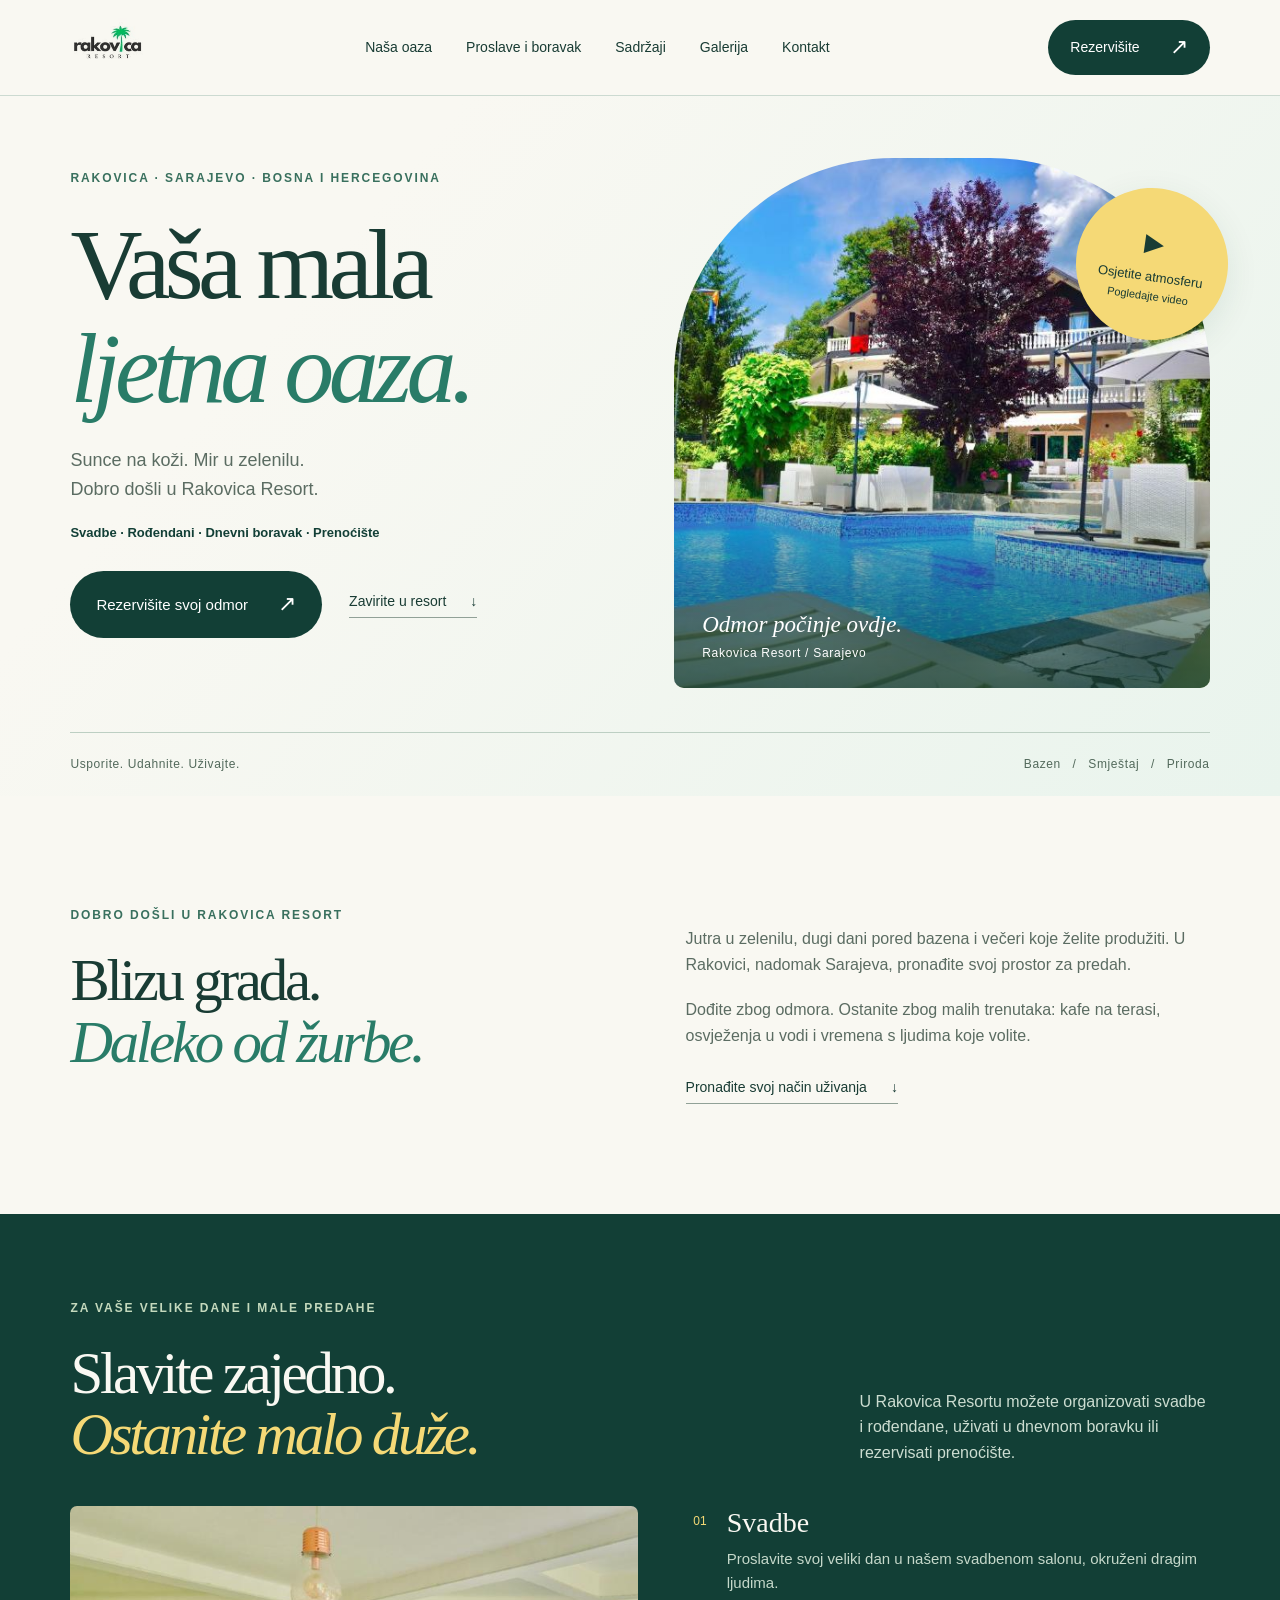
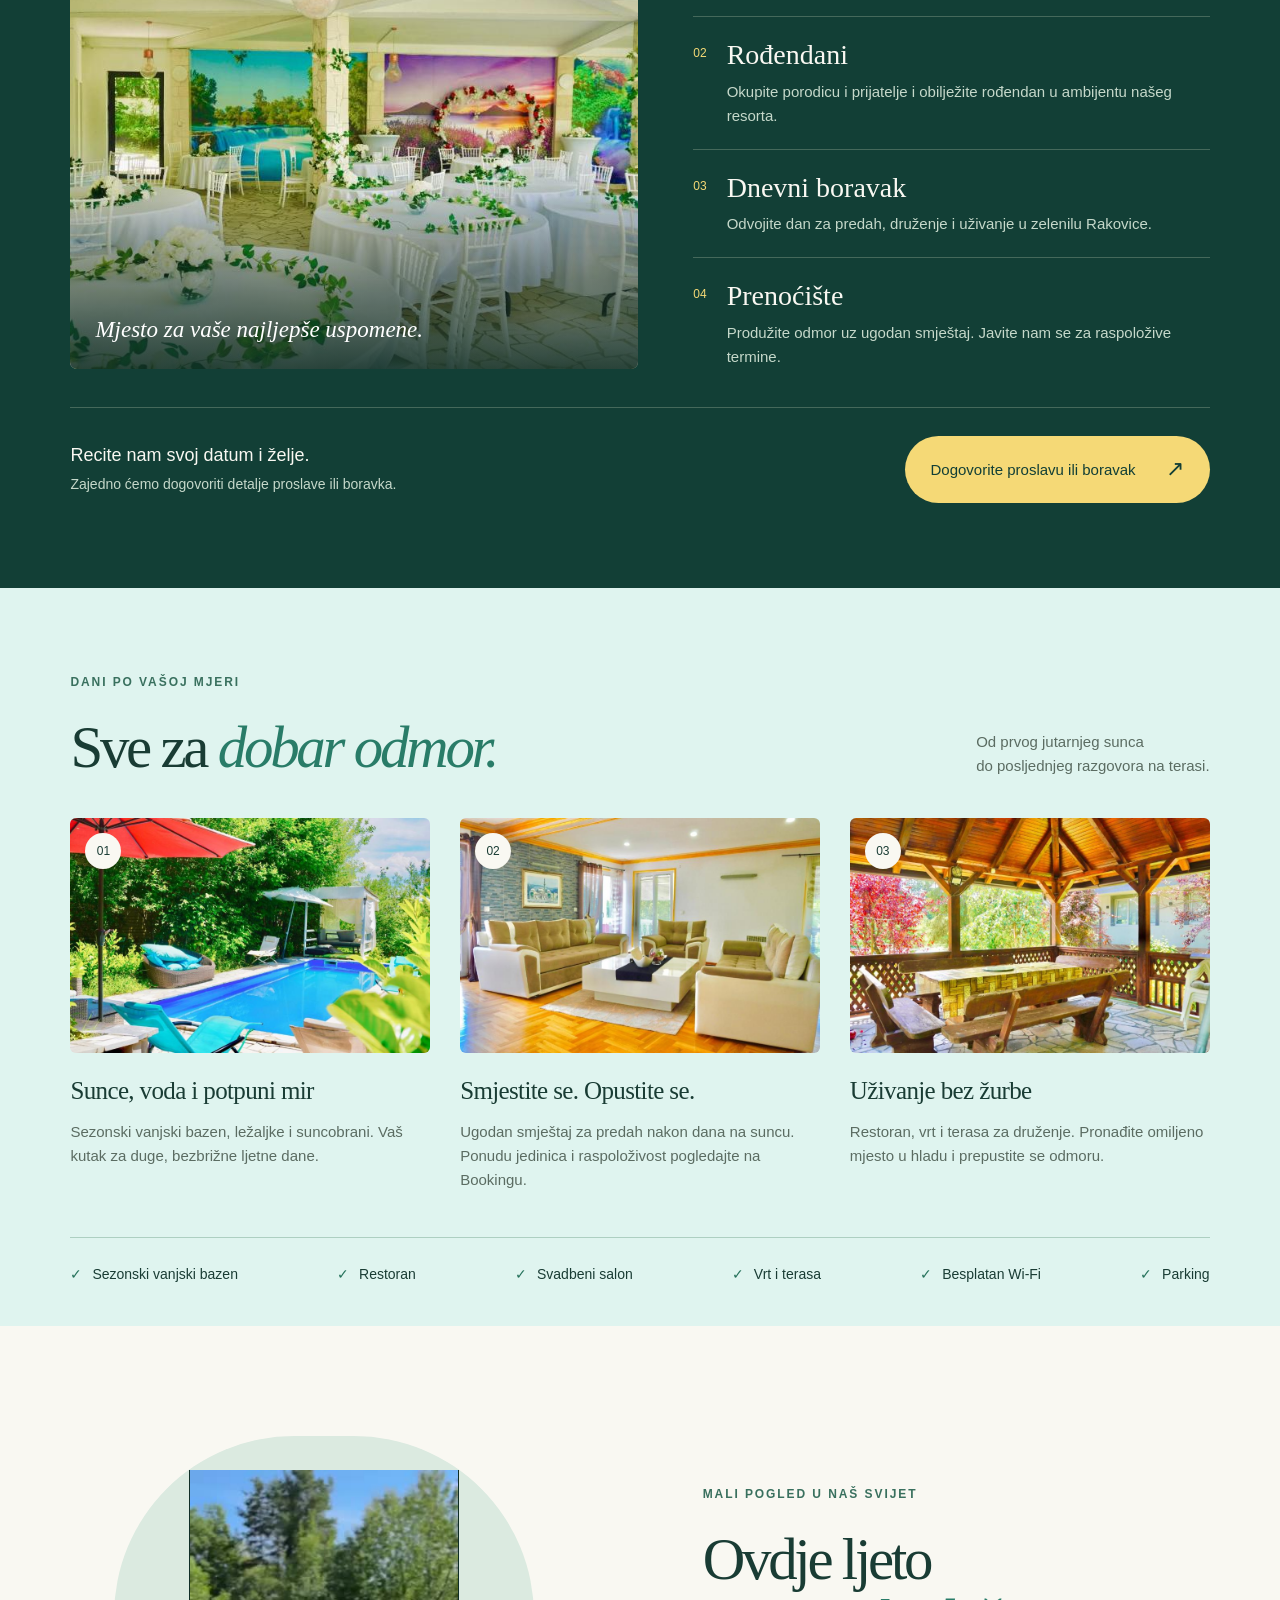
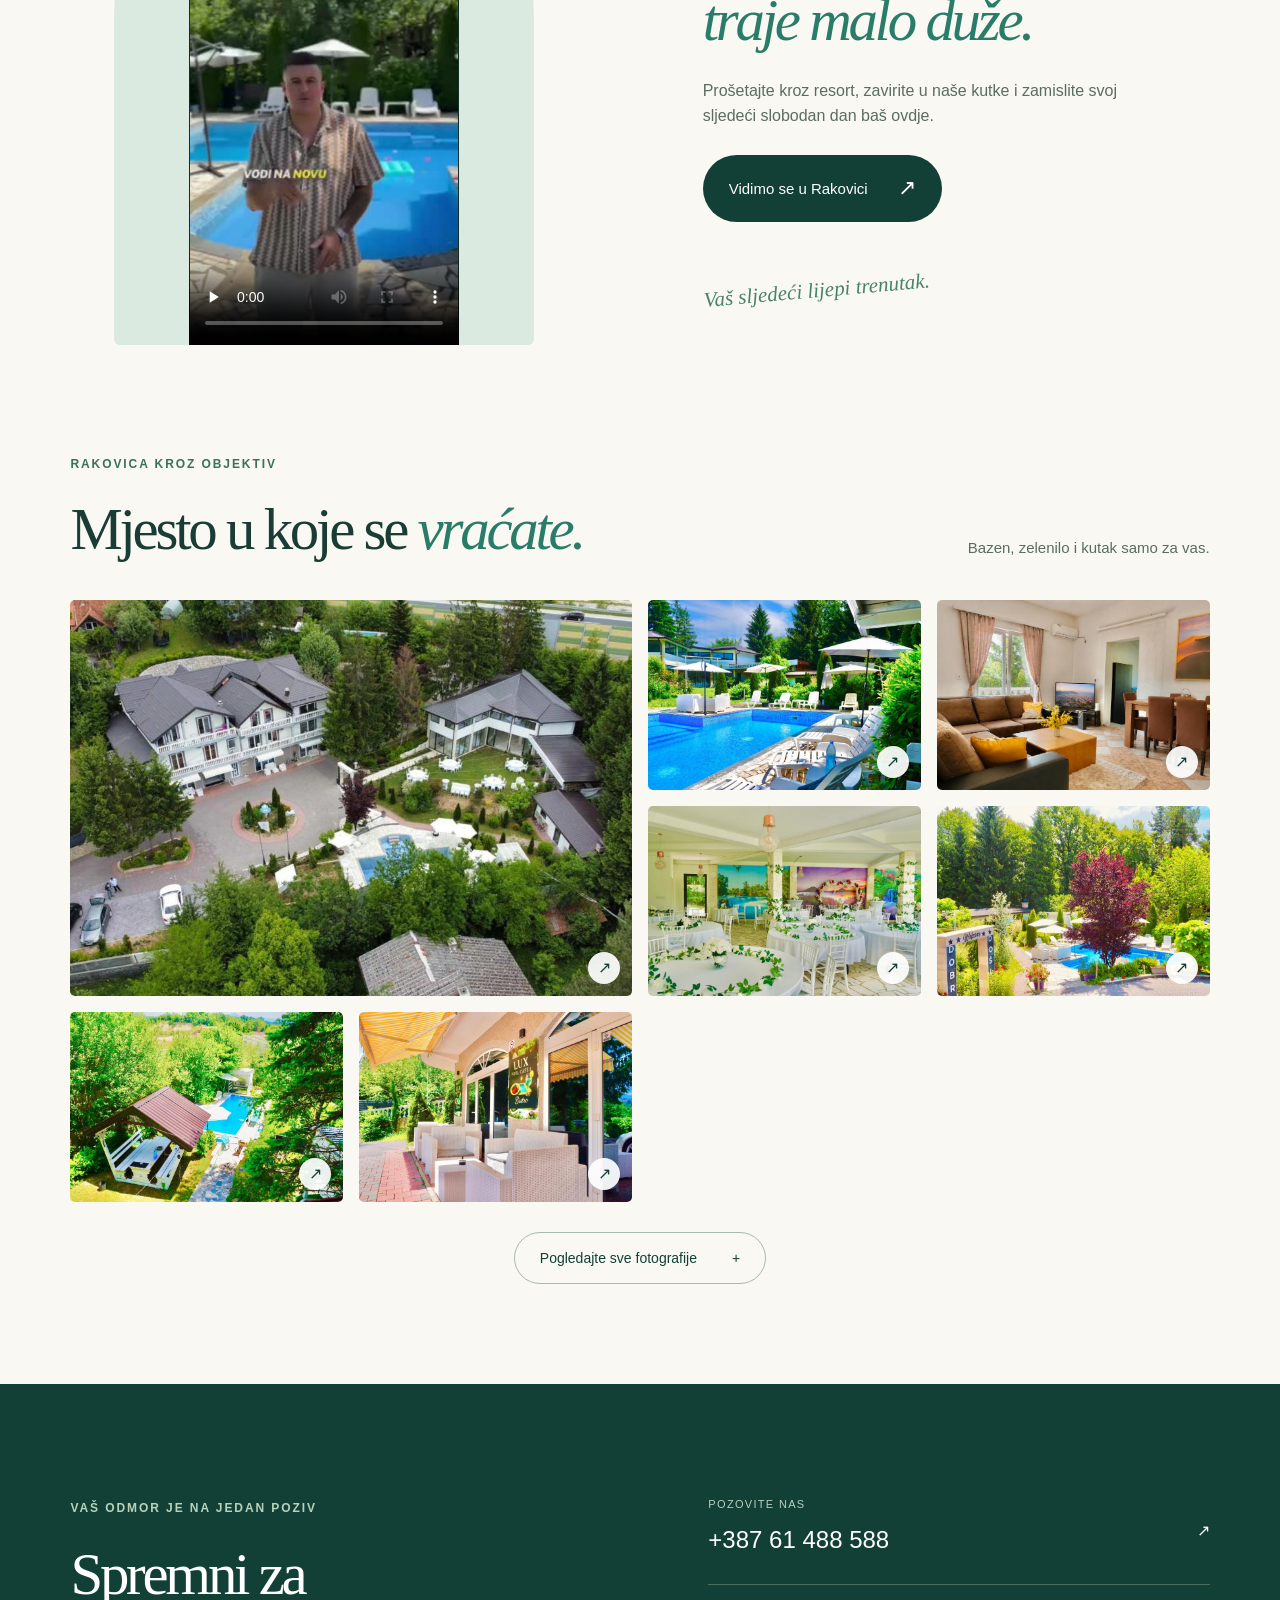
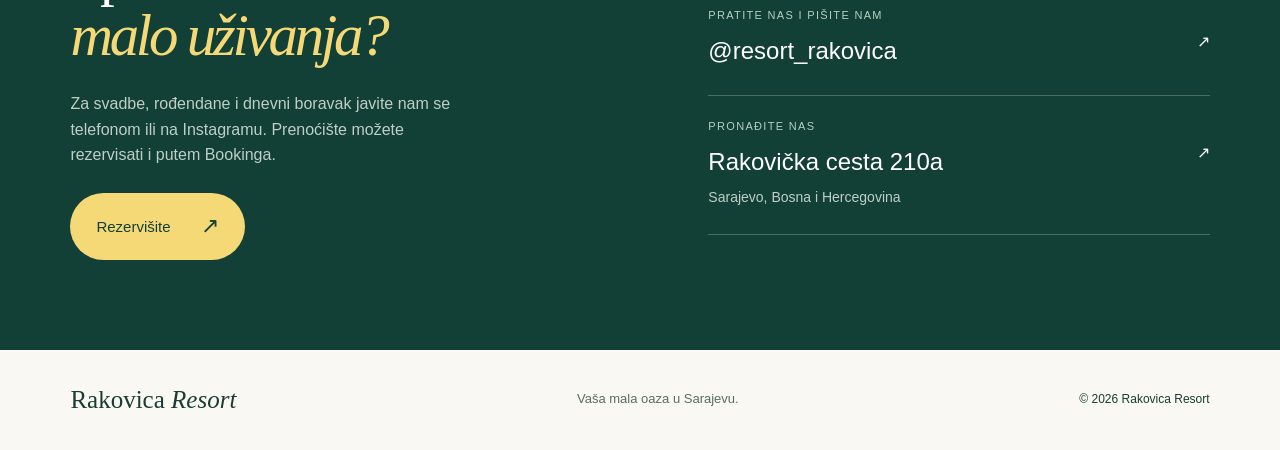
==== commit 210280d9: "Dodana stvar sto klijent trazi" ====
--- a/index.html
+++ b/index.html
@@ -2,15 +2,16 @@
 <html lang="bs"><head><meta charset="UTF-8"><meta name="viewport" content="width=device-width, initial-scale=1"><meta name="theme-color" content="#123f36"><title>Rakovica Resort | Vaša mala ljetna oaza u Sarajevu</title><meta name="description" content="Otkrijte Rakovica Resort u Sarajevu. Smještaj, sezonski vanjski bazen, restoran i odmor u zelenilu. Rezervišite putem Bookinga, telefona ili Instagrama."><link rel="icon" href="assets/449095146_3805945503019511_6190318146866088788_n.jpg"><link rel="stylesheet" href="style.css"><script src="app.js" defer></script></head>
 <body>
 <a class="skip" href="#o-nama">Preskoči na sadržaj</a>
-<header><a class="brand" href="#" aria-label="Rakovica Resort početna"><img src="assets/449095146_3805945503019511_6190318146866088788_n.jpg" width="76" height="76" alt="Rakovica Resort logo s palmom"></a><nav aria-label="Glavna navigacija"><a href="#o-nama">Naša oaza</a><a href="#sadrzaji">Sadržaji</a><a href="#galerija">Galerija</a><a href="#kontakt">Kontakt</a></nav><button class="btn small" data-book>Rezervišite <span aria-hidden="true">↗</span></button></header>
+<header><a class="brand" href="#" aria-label="Rakovica Resort početna"><img src="assets/449095146_3805945503019511_6190318146866088788_n.jpg" width="76" height="76" alt="Rakovica Resort logo s palmom"></a><nav aria-label="Glavna navigacija"><a href="#o-nama">Naša oaza</a><a href="#proslave">Proslave i boravak</a><a href="#sadrzaji">Sadržaji</a><a href="#galerija">Galerija</a><a href="#kontakt">Kontakt</a></nav><button class="btn small" data-book>Rezervišite <span aria-hidden="true">↗</span></button></header>
 <main>
-<section class="hero" aria-labelledby="hero-title"><div class="hero-top"><p class="eyebrow">RAKOVICA · SARAJEVO · BOSNA I HERCEGOVINA</p><h1 id="hero-title">Vaša mala<br><em>ljetna oaza.</em></h1><p class="intro">Sunce na koži. Mir u zelenilu.<br>Dobro došli u Rakovica Resort.</p><div class="hero-actions"><button class="btn" data-book>Rezervišite svoj odmor <span aria-hidden="true">↗</span></button><a class="text-link" href="#galerija">Zavirite u resort <span aria-hidden="true">↓</span></a></div></div><div class="hero-photo"><img src="assets/886473649.jpg" alt="Bazen Rakovica Resorta okružen ležaljkama, suncobranima i zelenilom" fetchpriority="high" width="1024" height="576"><div class="photo-label"><span>Odmor počinje ovdje.</span><span>Rakovica Resort / Sarajevo</span></div><a class="video-badge" href="#video"><span aria-hidden="true">▶</span> Osjetite atmosferu<small>Pogledajte video</small></a></div><div class="hero-bottom"><span>Usporite. Udahnite. Uživajte.</span><span>Bazen &nbsp; / &nbsp; Smještaj &nbsp; / &nbsp; Priroda</span></div></section>
+<section class="hero" aria-labelledby="hero-title"><div class="hero-top"><p class="eyebrow">RAKOVICA · SARAJEVO · BOSNA I HERCEGOVINA</p><h1 id="hero-title">Vaša mala<br><em>ljetna oaza.</em></h1><p class="intro">Sunce na koži. Mir u zelenilu.<br>Dobro došli u Rakovica Resort.</p><p class="occasion-intro">Svadbe · Rođendani · Dnevni boravak · Prenoćište</p><div class="hero-actions"><button class="btn" data-book>Rezervišite svoj odmor <span aria-hidden="true">↗</span></button><a class="text-link" href="#galerija">Zavirite u resort <span aria-hidden="true">↓</span></a></div></div><div class="hero-photo"><img src="assets/886473649.jpg" alt="Bazen Rakovica Resorta okružen ležaljkama, suncobranima i zelenilom" fetchpriority="high" width="1024" height="576"><div class="photo-label"><span>Odmor počinje ovdje.</span><span>Rakovica Resort / Sarajevo</span></div><a class="video-badge" href="#video"><span aria-hidden="true">▶</span> Osjetite atmosferu<small>Pogledajte video</small></a></div><div class="hero-bottom"><span>Usporite. Udahnite. Uživajte.</span><span>Bazen &nbsp; / &nbsp; Smještaj &nbsp; / &nbsp; Priroda</span></div></section>
 <section id="o-nama" class="about wrap reveal"><div><p class="eyebrow">DOBRO DOŠLI U RAKOVICA RESORT</p><h2>Blizu grada.<br><em>Daleko od žurbe.</em></h2></div><div class="about-copy"><p>Jutra u zelenilu, dugi dani pored bazena i večeri koje želite produžiti. U Rakovici, nadomak Sarajeva, pronađite svoj prostor za predah.</p><p>Dođite zbog odmora. Ostanite zbog malih trenutaka: kafe na terasi, osvježenja u vodi i vremena s ljudima koje volite.</p><a class="text-link" href="#sadrzaji">Pronađite svoj način uživanja <span aria-hidden="true">↓</span></a></div></section>
+<section id="proslave" class="celebrations" aria-labelledby="celebrations-title"><div class="wrap"><div class="section-heading reveal"><div><p class="eyebrow">ZA VAŠE VELIKE DANE I MALE PREDAHE</p><h2 id="celebrations-title">Slavite zajedno.<br><em>Ostanite malo duže.</em></h2></div><p>U Rakovica Resortu možete organizovati svadbe i rođendane, uživati u dnevnom boravku ili rezervisati prenoćište.</p></div><div class="celebration-layout"><figure class="celebration-photo reveal"><img src="assets/886471565.jpg" alt="Salon Rakovica Resorta s okruglim stolovima, bijelim stolicama i cvjetnim dekoracijama" loading="lazy" width="1024" height="576"><figcaption>Mjesto za vaše najljepše uspomene.</figcaption></figure><div class="occasion-list reveal"><article><span class="occasion-number">01</span><div><h3>Svadbe</h3><p>Proslavite svoj veliki dan u našem svadbenom salonu, okruženi dragim ljudima.</p></div></article><article><span class="occasion-number">02</span><div><h3>Rođendani</h3><p>Okupite porodicu i prijatelje i obilježite rođendan u ambijentu našeg resorta.</p></div></article><article><span class="occasion-number">03</span><div><h3>Dnevni boravak</h3><p>Odvojite dan za predah, druženje i uživanje u zelenilu Rakovice.</p></div></article><article><span class="occasion-number">04</span><div><h3>Prenoćište</h3><p>Produžite odmor uz ugodan smještaj. Javite nam se za raspoložive termine.</p></div></article></div></div><div class="celebration-cta reveal"><p>Recite nam svoj datum i želje.<br><span>Zajedno ćemo dogovoriti detalje proslave ili boravka.</span></p><button class="btn yellow" data-book>Dogovorite proslavu ili boravak <span aria-hidden="true">↗</span></button></div></div></section>
 <section id="sadrzaji" class="amenities"><div class="wrap"><div class="section-heading reveal"><div><p class="eyebrow">DANI PO VAŠOJ MJERI</p><h2>Sve za <em>dobar odmor.</em></h2></div><p>Od prvog jutarnjeg sunca<br>do posljednjeg razgovora na terasi.</p></div><div class="cards"><article class="feature reveal"><div class="image-wrap"><img src="assets/886473284.jpg" alt="Tirkizni vanjski bazen i ležaljke" loading="lazy" width="1024" height="576"><span class="number">01</span></div><h3>Sunce, voda i potpuni mir</h3><p>Sezonski vanjski bazen, ležaljke i suncobrani. Vaš kutak za duge, bezbrižne ljetne dane.</p></article><article class="feature reveal"><div class="image-wrap"><img src="assets/886472453.jpg" alt="Svijetao i prostran dnevni boravak smještaja" loading="lazy" width="1024" height="576"><span class="number">02</span></div><h3>Smjestite se. Opustite se.</h3><p>Ugodan smještaj za predah nakon dana na suncu. Ponudu jedinica i raspoloživost pogledajte na Bookingu.</p></article><article class="feature reveal"><div class="image-wrap"><img src="assets/886473429.jpg" alt="Drvena sjenica sa stolom okružena zelenilom" loading="lazy" width="1024" height="576"><span class="number">03</span></div><h3>Uživanje bez žurbe</h3><p>Restoran, vrt i terasa za druženje. Pronađite omiljeno mjesto u hladu i prepustite se odmoru.</p></article></div><div class="amenity-strip reveal"><span>Sezonski vanjski bazen</span><span>Restoran</span><span>Svadbeni salon</span><span>Vrt i terasa</span><span>Besplatan Wi-Fi</span><span>Parking</span></div></div></section>
 <section class="video-section wrap reveal" id="video"><div class="video-frame"><video controls playsinline preload="none" poster="assets/video-poster.jpg" aria-label="Promo video Rakovica Resorta"><source src="assets/promo.mp4" type="video/mp4">Vaš preglednik ne podržava video.</video></div><div class="video-copy"><p class="eyebrow">MALI POGLED U NAŠ SVIJET</p><h2>Ovdje ljeto<br><em>traje malo duže.</em></h2><p>Prošetajte kroz resort, zavirite u naše kutke i zamislite svoj sljedeći slobodan dan baš ovdje.</p><button class="btn" data-book>Vidimo se u Rakovici <span aria-hidden="true">↗</span></button><span class="handwritten">Vaš sljedeći lijepi trenutak.</span></div></section>
 <section id="galerija" class="gallery-section wrap"><div class="section-heading reveal"><div><p class="eyebrow">RAKOVICA KROZ OBJEKTIV</p><h2>Mjesto u koje se <em>vraćate.</em></h2></div><p>Bazen, zelenilo i kutak samo za vas.</p></div><div class="gallery" id="gallery"></div><button class="outline" id="more-photos" aria-expanded="false">Pogledajte sve fotografije <span aria-hidden="true">+</span></button></section>
-<section class="contact" id="kontakt"><div class="wrap contact-inner reveal"><div><p class="eyebrow">VAŠ ODMOR JE NA JEDAN POZIV</p><h2>Spremni za<br><em>malo uživanja?</em></h2><p>Provjerite slobodne termine i dogovorite boravak putem Bookinga, telefona ili Instagrama.</p><button class="btn yellow" data-book>Rezervišite <span aria-hidden="true">↗</span></button></div><div class="contact-details"><a href="tel:+38761488588"><small>POZOVITE NAS</small><strong>+387 61 488 588</strong><span aria-hidden="true">↗</span></a><a href="https://www.instagram.com/resort_rakovica/" target="_blank" rel="noopener noreferrer"><small>PRATITE NAS I PIŠITE NAM</small><strong>@resort_rakovica</strong><span aria-hidden="true">↗</span></a><a href="https://www.google.com/maps/search/?api=1&amp;query=Rakovica+Resort+Rakovi%C4%8Dka+cesta+210a+Sarajevo" target="_blank" rel="noopener noreferrer"><small>PRONAĐITE NAS</small><strong>Rakovička cesta 210a</strong><p>Sarajevo, Bosna i Hercegovina</p><span aria-hidden="true">↗</span></a></div></div></section>
+<section class="contact" id="kontakt"><div class="wrap contact-inner reveal"><div><p class="eyebrow">VAŠ ODMOR JE NA JEDAN POZIV</p><h2>Spremni za<br><em>malo uživanja?</em></h2><p>Za svadbe, rođendane i dnevni boravak javite nam se telefonom ili na Instagramu. Prenoćište možete rezervisati i putem Bookinga.</p><button class="btn yellow" data-book>Rezervišite <span aria-hidden="true">↗</span></button></div><div class="contact-details"><a href="tel:+38761488588"><small>POZOVITE NAS</small><strong>+387 61 488 588</strong><span aria-hidden="true">↗</span></a><a href="https://www.instagram.com/resort_rakovica/" target="_blank" rel="noopener noreferrer"><small>PRATITE NAS I PIŠITE NAM</small><strong>@resort_rakovica</strong><span aria-hidden="true">↗</span></a><a href="https://www.google.com/maps/search/?api=1&amp;query=Rakovica+Resort+Rakovi%C4%8Dka+cesta+210a+Sarajevo" target="_blank" rel="noopener noreferrer"><small>PRONAĐITE NAS</small><strong>Rakovička cesta 210a</strong><p>Sarajevo, Bosna i Hercegovina</p><span aria-hidden="true">↗</span></a></div></div></section>
 </main><footer><a href="#">Rakovica <em>Resort</em></a><p>Vaša mala oaza u Sarajevu.</p><span>© <span id="year">2026</span> Rakovica Resort</span></footer>
-<dialog id="booking" aria-labelledby="booking-title"><button class="close" aria-label="Zatvori" data-close>×</button><p class="eyebrow">DOBRO DOŠLI</p><h2 id="booking-title">Vaš odmor<br><em>počinje ovdje.</em></h2><p>Odaberite kako želite rezervisati. Za cijene, slobodne termine i posebne želje obratite nam se direktno.</p><div class="booking-options"><a class="booking-option" href="https://www.booking.com/hotel/ba/rakovica-resort-sarajevo3.hr.html" target="_blank" rel="noopener noreferrer"><b class="option-icon">B.</b><span><strong>Booking.com</strong><small>Smještaj, cijene i dostupnost</small></span><span aria-hidden="true">↗</span></a><a class="booking-option" href="tel:+38761488588"><b class="option-icon">☎</b><span><strong>+387 61 488 588</strong><small>Pozovite i dogovorite boravak</small></span><span aria-hidden="true">↗</span></a><a class="booking-option" href="https://www.instagram.com/resort_rakovica/" target="_blank" rel="noopener noreferrer"><b class="option-icon">◎</b><span><strong>Instagram</strong><small>Pišite nam na @resort_rakovica</small></span><span aria-hidden="true">↗</span></a></div><small class="booking-note">Rezervacija se dogovara putem odabranog kanala.</small></dialog>
+<dialog id="booking" aria-labelledby="booking-title"><button class="close" aria-label="Zatvori" data-close>×</button><p class="eyebrow">DOBRO DOŠLI</p><h2 id="booking-title">Vaš odmor<br><em>počinje ovdje.</em></h2><p>Za svadbe, rođendane i dnevni boravak pozovite nas ili nam pišite na Instagramu. Smještaj možete rezervisati i putem Bookinga.</p><div class="booking-options"><a class="booking-option" href="https://www.booking.com/hotel/ba/rakovica-resort-sarajevo3.hr.html" target="_blank" rel="noopener noreferrer"><b class="option-icon">B.</b><span><strong>Booking.com</strong><small>Smještaj, cijene i dostupnost</small></span><span aria-hidden="true">↗</span></a><a class="booking-option" href="tel:+38761488588"><b class="option-icon">☎</b><span><strong>+387 61 488 588</strong><small>Proslave, dnevni boravak i prenoćište</small></span><span aria-hidden="true">↗</span></a><a class="booking-option" href="https://www.instagram.com/resort_rakovica/" target="_blank" rel="noopener noreferrer"><b class="option-icon">◎</b><span><strong>Instagram</strong><small>Pišite nam na @resort_rakovica</small></span><span aria-hidden="true">↗</span></a></div><small class="booking-note">Rezervacija se dogovara putem odabranog kanala.</small></dialog>
 <dialog id="lightbox" aria-label="Pregled fotografija"><button class="close" data-close aria-label="Zatvori fotografiju">×</button><button class="gallery-prev" aria-label="Prethodna fotografija">‹</button><img id="large-photo" alt=""><button class="gallery-next" aria-label="Sljedeća fotografija">›</button><p id="photo-count" aria-live="polite"></p></dialog>
 </body></html>
--- a/style.css
+++ b/style.css
@@ -1 +1,4 @@
 :root{--green:#123f36;--ink:#193c34;--cream:#f9f8f2;--aqua:#dff4ef;--yellow:#f5d976;--line:#ccdad1}*{box-sizing:border-box}html{scroll-behavior:smooth;scroll-padding-top:100px}body{margin:0;background:var(--cream);color:var(--ink);font-family:Arial,Helvetica,sans-serif;font-size:16px;line-height:1.6}button,a{-webkit-tap-highlight-color:transparent}button{font:inherit;cursor:pointer}a{color:inherit;text-decoration:none}button:focus-visible,a:focus-visible,video:focus-visible{outline:3px solid #d0a42e;outline-offset:5px}img{display:block;max-width:100%;object-fit:cover}h1,h2,h3,p{margin:0}h1,h2{font-family:Georgia,'Times New Roman',serif;font-weight:400;letter-spacing:-.055em;line-height:1.04}h1{font-size:clamp(4.4rem,7.8vw,7.6rem)}h2{font-size:clamp(2.7rem,4.6vw,4.5rem)}h1 em,h2 em{font-weight:400;color:#297c68}p{color:#5b6c62}header{height:96px;display:flex;align-items:center;justify-content:space-between;padding:0 5.5%;border-bottom:1px solid var(--line);background:var(--cream);position:relative;z-index:10}.brand img{width:76px;height:76px;mix-blend-mode:multiply}nav{display:flex;gap:34px;font-size:14px}nav a{padding:12px 0}nav a:hover,.text-link:hover{color:#2b8d75}.btn{border:0;border-radius:50px;padding:18px 26px;display:inline-flex;align-items:center;justify-content:center;gap:30px;background:var(--green);color:#fff;transition:transform .25s,background .25s;font-size:15px;line-height:1.4}.btn:hover{background:#286553;transform:translateY(-3px)}.btn span{font-size:22px}.btn.small{padding:12px 22px;font-size:14px}.eyebrow{font-size:12px;letter-spacing:.16em;line-height:1.6;font-weight:600;margin-bottom:25px;color:#39705e}.hero{padding:50px 5.5% 0;background:linear-gradient(130deg,#f9f8f2 25%,#e9f4ed);position:relative;display:grid;grid-template-columns:1fr 1fr;gap:0 6%}.hero-top{padding:23px 0 45px}.intro{margin:25px 0 30px;font-size:18px}.hero-actions{display:flex;gap:27px;align-items:center;flex-wrap:wrap}.text-link{font-size:14px;border-bottom:1px solid #91a197;padding-bottom:5px;display:inline-flex;gap:24px;align-items:center}.hero-photo{position:relative;min-height:530px;margin-top:12px;margin-bottom:44px}.hero-photo>img{width:100%;height:100%;position:absolute;inset:0;border-radius:220px 220px 10px 10px;object-position:55% center}.hero-photo:after{content:'';position:absolute;inset:55% 0 0;background:linear-gradient(transparent,#0a372ab3);border-radius:0 0 10px 10px;pointer-events:none}.photo-label{position:absolute;z-index:1;bottom:25px;left:28px;color:white;display:flex;flex-direction:column}.photo-label span:first-child{font-family:Georgia,serif;font-style:italic;font-size:23px}.photo-label span:last-child{font-size:12px;letter-spacing:.06em}.video-badge{position:absolute;z-index:2;top:30px;right:-18px;width:152px;height:152px;border-radius:50%;background:var(--yellow);display:flex;flex-direction:column;justify-content:center;align-items:center;font-size:13px;transform:rotate(8deg);box-shadow:0 10px 35px #0c483219;transition:transform .3s}.video-badge:hover{transform:rotate(0) scale(1.04)}.video-badge>span{font-size:25px;margin-bottom:5px}.video-badge small{font-size:11px}.hero-bottom{grid-column:1/-1;border-top:1px solid #bdcfc3;display:flex;justify-content:space-between;padding:22px 0;font-size:12px;letter-spacing:.05em;color:#52695b}.wrap{max-width:1400px;padding-left:5.5%;padding-right:5.5%;margin:auto}.about{padding-top:110px;padding-bottom:110px;display:grid;grid-template-columns:1fr 1fr;gap:8%}.about-copy{padding-top:20px}.about-copy p+p{margin-top:20px}.about-copy .text-link{margin-top:27px}.amenities{background:var(--aqua);padding:85px 0 40px}.section-heading{display:flex;justify-content:space-between;align-items:flex-end;gap:35px;margin-bottom:40px}.section-heading p:not(.eyebrow){font-size:15px}.cards{display:grid;grid-template-columns:repeat(3,1fr);gap:30px}.image-wrap{position:relative;overflow:hidden;border-radius:6px}.feature img{width:100%;height:235px;transition:transform .6s}.feature:hover img{transform:scale(1.04)}.number{position:absolute;left:15px;top:15px;display:grid;place-items:center;width:36px;height:36px;background:var(--cream);border-radius:50%;font-size:12px}.feature h3{font-family:Georgia,serif;font-size:25px;font-weight:400;line-height:1.2;margin:23px 0 14px;letter-spacing:-.025em}.feature p{font-size:15px}.amenity-strip{display:flex;gap:20px;justify-content:space-between;border-top:1px solid #adcfc1;margin-top:45px;padding-top:25px;flex-wrap:wrap;font-size:14px}.amenity-strip span:before{content:'✓';margin-right:10px;color:#24715a}.video-section{display:grid;grid-template-columns:1fr 1fr;align-items:center;gap:11%;padding-top:110px;padding-bottom:110px}.video-frame{background:#dbeae0;border-radius:180px 180px 6px 6px;overflow:hidden;text-align:center;padding-top:34px;max-width:420px;justify-self:center;width:100%}.video-frame video{display:block;width:270px;max-width:100%;height:475px;object-fit:contain;margin:auto;background:#102e26}.video-copy p:not(.eyebrow){max-width:420px;margin:26px 0}.handwritten{display:block;font-family:Georgia,serif;font-style:italic;font-size:21px;color:#49826b;transform:rotate(-5deg);margin-top:40px}.gallery-section{padding-bottom:100px}.gallery{display:grid;grid-template-columns:repeat(4,1fr);gap:16px}.gallery button{border:0;background:none;padding:0;overflow:hidden;border-radius:5px;position:relative}.gallery button:first-child{grid-column:span 2;grid-row:span 2}.gallery img{width:100%;height:190px;transition:transform .5s}.gallery button:first-child img{height:100%;min-height:396px}.gallery button:hover img{transform:scale(1.05)}.gallery button:after{content:'↗';position:absolute;bottom:12px;right:12px;background:#ffffffeb;width:32px;height:32px;border-radius:50%;display:grid;place-items:center;color:var(--green)}.gallery button[hidden]{display:none}.outline{border:1px solid #a8baad;border-radius:40px;background:transparent;padding:14px 25px;display:flex;margin:30px auto 0;gap:35px;align-items:center;color:var(--green);font-size:14px}.outline:hover{background:#e8eee6}.contact{background:var(--green);color:white;padding:90px 0}.contact-inner{display:grid;grid-template-columns:1fr 1fr;gap:12%}.contact .eyebrow{color:#b7d4bb}.contact h2 em{color:var(--yellow)}.contact p{color:#bed0c5;margin:25px 0;max-width:400px}.yellow{background:var(--yellow);color:var(--green)}.yellow:hover{background:#ffe794}.contact-details>a{display:block;padding:22px 34px 25px 0;border-bottom:1px solid #4b6d5e;position:relative}.contact-details small{font-size:11px;color:#b6d0bf;letter-spacing:.12em;display:block;margin-bottom:7px}.contact-details strong{font-weight:400;font-size:24px}.contact-details>a>span{position:absolute;right:0;top:44px}.contact-details p{font-size:14px;margin:5px 0 0}footer{display:flex;align-items:center;justify-content:space-between;gap:25px;padding:30px 5.5%;font-size:12px}footer>a{font-family:Georgia,serif;font-size:25px}footer p{font-size:13px}dialog{padding:50px;border:0;background:var(--cream);color:var(--green);border-radius:18px;max-width:560px;width:calc(100% - 30px);max-height:90dvh;overflow:auto}dialog::backdrop{background:#062b25b8;backdrop-filter:blur(6px)}dialog h2{font-size:43px}dialog>p:not(.eyebrow){font-size:15px;margin:24px 0}body:has(dialog[open]){overflow:hidden}.close{position:absolute;top:12px;right:16px;border:0;background:transparent;font-size:30px;color:inherit;line-height:1;width:40px;height:40px}.booking-options{display:grid;gap:10px}.booking-option{display:flex;gap:16px;padding:18px 15px;border:1px solid #c2d3c8;border-radius:9px;align-items:center;transition:background .2s}.booking-option:hover{background:#e2f0e6}.option-icon{font-size:25px;width:35px;text-align:center}.booking-option strong{display:block;font-size:16px;font-weight:500}.booking-option small{display:block;font-size:12px;color:#617568}.booking-option>span:last-child{margin-left:auto}.booking-note{display:block;font-size:12px;color:#617568;margin-top:20px}#lightbox{background:#102a22;max-width:1150px;width:calc(100% - 30px);color:white;padding:50px}#large-photo{max-height:75dvh;width:100%;object-fit:contain}#photo-count{text-align:center;margin:12px 0 0;color:white;font-size:13px}.gallery-prev,.gallery-next{position:absolute;top:45%;background:#f9f8f2;border:0;color:var(--green);font-size:35px;width:40px;height:50px;border-radius:25px}.gallery-prev{left:7px}.gallery-next{right:7px}.skip{position:fixed;left:20px;top:-100px;padding:15px;background:white;z-index:100}.skip:focus{top:10px}.reveal{animation:appear .8s both}@keyframes appear{from{opacity:0;transform:translateY(20px)}to{opacity:1;transform:none}}@supports(animation-timeline:view()){.reveal{animation-timeline:view();animation-range:entry 0% entry 20%}}@media(min-width:1500px){.hero{padding-left:max(5.5%,calc((100vw - 1250px)/2));padding-right:max(5.5%,calc((100vw - 1250px)/2))}}@media(max-width:1000px){nav{gap:20px}.hero{gap:4%}.hero-photo{min-height:490px}.hero-actions{gap:20px}.btn{padding:16px 20px;gap:20px}.feature img{height:180px}.gallery img{height:150px}.gallery button:first-child img{min-height:316px}.video-section{gap:6%}.video-frame{max-width:350px}.contact-details strong{font-size:21px}}@media(max-width:700px){header{height:80px;padding:0 6%}nav{display:none}.brand img{width:65px;height:65px}.hero{grid-template-columns:1fr;padding:28px 6% 0}.hero-top{padding:10px 0 30px}.eyebrow{font-size:11px;letter-spacing:.12em;margin-bottom:20px}h1{font-size:clamp(3.6rem,13vw,5.5rem)}.intro{font-size:16px;margin:22px 0}.hero-photo{min-height:370px;margin:10px 0 20px}.hero-photo>img{border-radius:150px 150px 6px 6px;object-position:center}.video-badge{width:120px;height:120px;right:-5px;top:14px;font-size:11px}.video-badge small{font-size:10px}.video-badge>span{font-size:22px}.hero-bottom{font-size:10px;gap:15px}.hero-bottom>span:last-child{max-width:130px;text-align:right}.wrap{padding-left:6%;padding-right:6%}.about{padding-top:65px;padding-bottom:65px;grid-template-columns:1fr;gap:24px}.about-copy{padding-top:0}.amenities{padding:60px 0 30px}.section-heading{align-items:flex-start;flex-direction:column;gap:18px;margin-bottom:30px}.section-heading h2{font-size:2.7rem}.cards{grid-template-columns:1fr;gap:35px}.feature img{height:auto;aspect-ratio:1.65}.feature h3{margin-top:18px}.amenity-strip{gap:16px 24px;font-size:13px;margin-top:30px}.video-section{padding-top:65px;padding-bottom:65px;grid-template-columns:1fr;gap:35px}.video-frame{max-width:310px;grid-row:2}.video-frame video{width:240px;height:425px}.video-copy .handwritten{margin:28px 0 8px}.gallery{grid-template-columns:repeat(2,1fr);gap:10px}.gallery button:first-child{grid-column:span 2;grid-row:auto}.gallery button:first-child img{min-height:0;height:220px}.gallery img{height:135px}.gallery-section{padding-bottom:60px}.contact{padding:60px 0}.contact-inner{grid-template-columns:1fr;gap:30px}.contact-details strong{font-size:22px}footer{flex-wrap:wrap;padding:25px 6%;gap:10px 20px}footer>span{flex-basis:100%;font-size:11px}dialog{padding:45px 22px 25px}dialog h2{font-size:36px}#lightbox{padding:50px 35px 25px}.gallery-prev,.gallery-next{width:30px;height:40px;font-size:27px}.gallery-prev{left:3px}.gallery-next{right:3px}}@media(prefers-reduced-motion:reduce){html{scroll-behavior:auto}*,*:before,*:after{animation:none!important;transition:none!important}}
+
+/* Celebrations and stays */
+.occasion-intro{font-size:13px;line-height:1.8;color:var(--green);margin:-12px 0 26px;font-weight:600}.celebrations{background:var(--green);color:var(--cream);padding:85px 0}.celebrations .eyebrow{color:#c4d9bd}.celebrations h2 em{color:var(--yellow)}.celebrations .section-heading>p{max-width:350px;color:#ccddd1;font-size:16px}.celebration-layout{display:grid;grid-template-columns:1.1fr 1fr;gap:55px;align-items:stretch}.celebration-photo{margin:0;position:relative;min-height:460px;overflow:hidden;border-radius:7px}.celebration-photo img{width:100%;height:100%;position:absolute;inset:0;object-position:50% center}.celebration-photo:after{content:'';position:absolute;inset:60% 0 0;background:linear-gradient(transparent,#102e25dc);pointer-events:none}.celebration-photo figcaption{position:absolute;bottom:24px;left:25px;right:25px;z-index:1;font-family:Georgia,serif;font-size:23px;font-style:italic;line-height:1.3;color:white}.occasion-list{display:grid}.occasion-list article{display:flex;gap:20px;align-items:flex-start;padding:21px 0;border-bottom:1px solid #45695b}.occasion-list article:first-child{padding-top:0}.occasion-list article:last-child{border-bottom:0;padding-bottom:0}.occasion-number{font-size:12px;line-height:2.5;color:var(--yellow)}.occasion-list h3{font-family:Georgia,serif;font-size:28px;font-weight:400;line-height:1.2;margin-bottom:8px}.occasion-list p{font-size:15px;color:#c5d8ca;line-height:1.6}.celebration-cta{border-top:1px solid #45695b;margin-top:38px;padding-top:28px;display:flex;align-items:center;justify-content:space-between;gap:25px}.celebration-cta p{font-size:18px;color:var(--cream)}.celebration-cta p span{font-size:14px;color:#c5d8ca}@media(max-width:1000px){nav{gap:15px;font-size:13px}.celebration-layout{gap:30px;grid-template-columns:1fr 1fr}.celebration-cta .btn{max-width:310px;text-align:left}}@media(max-width:700px){.occasion-intro{font-size:12px;margin:-8px 0 22px}.celebrations{padding:60px 0}.celebration-layout{grid-template-columns:1fr;gap:28px}.celebration-photo{min-height:0;aspect-ratio:1.35}.celebration-photo figcaption{font-size:21px;left:20px;bottom:20px}.occasion-list article{padding:20px 0}.occasion-list h3{font-size:26px}.celebration-cta{align-items:flex-start;flex-direction:column}.celebration-cta .btn{max-width:100%}}
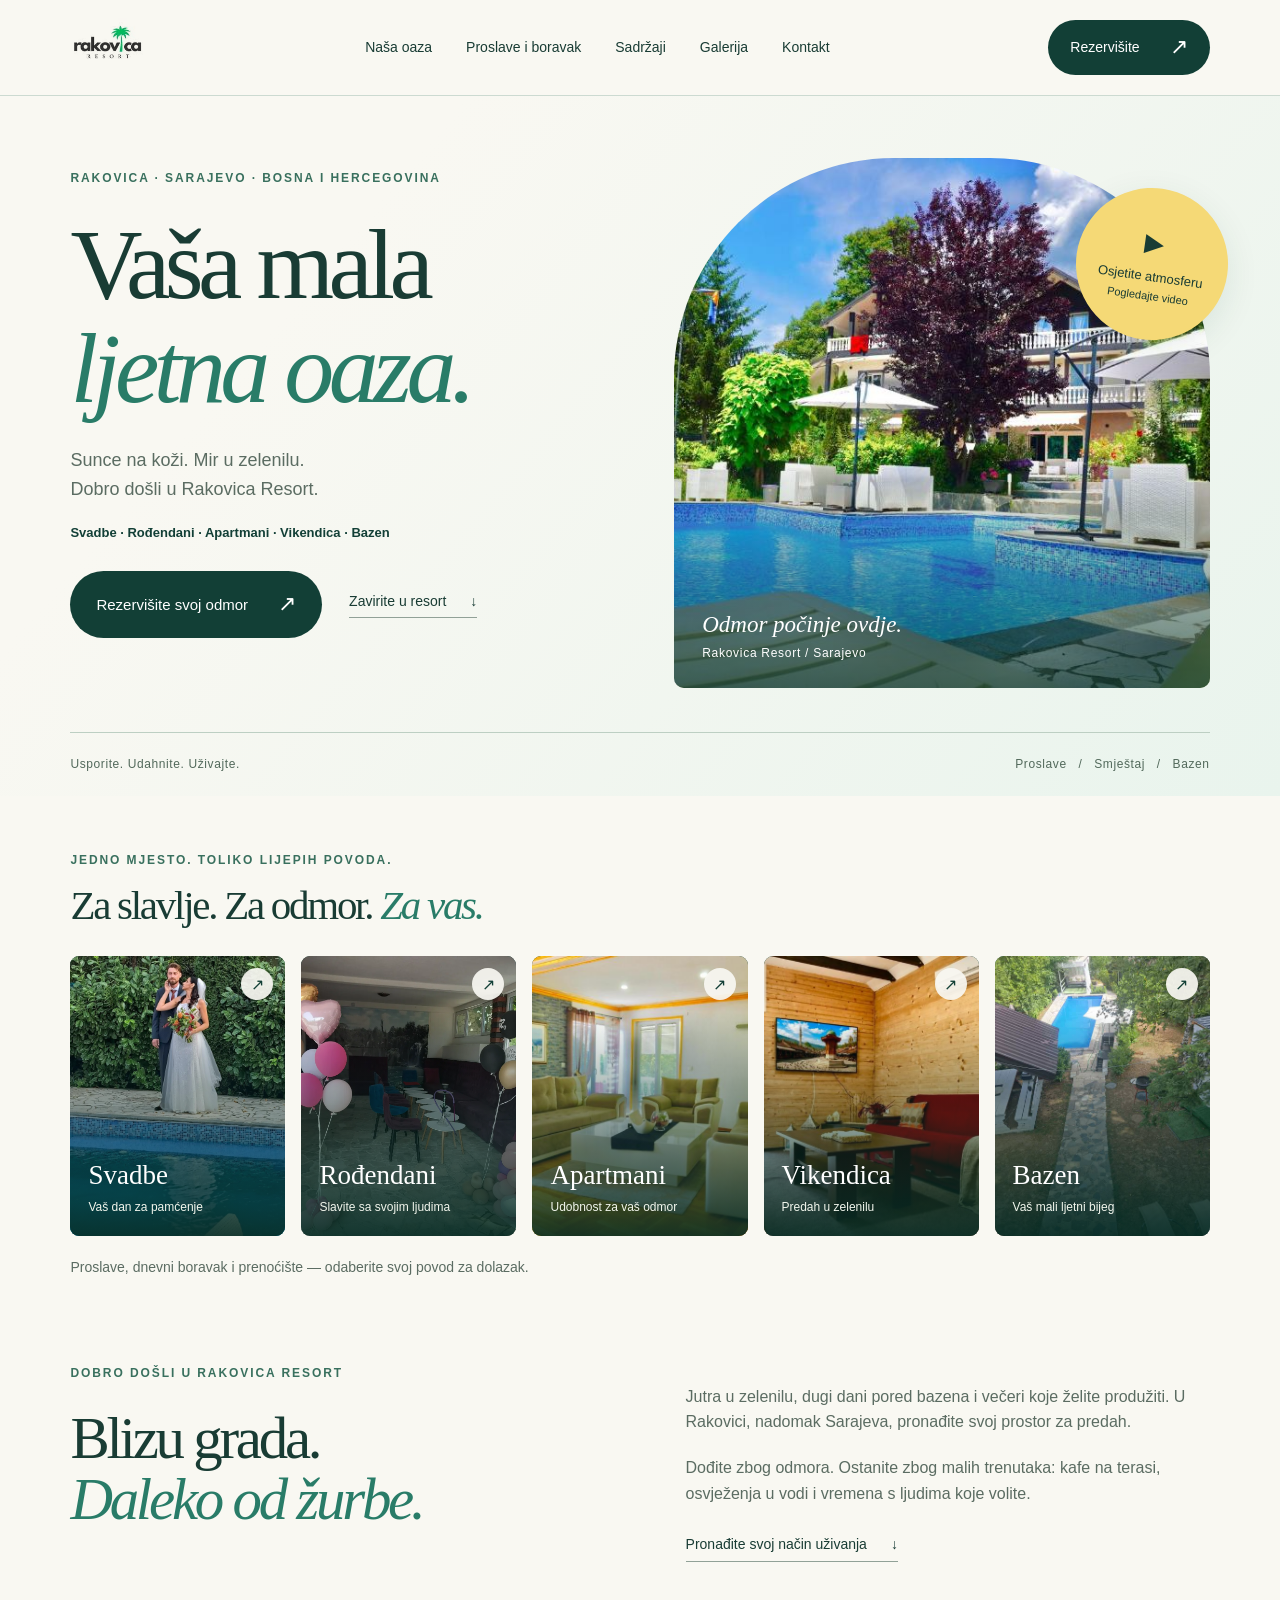
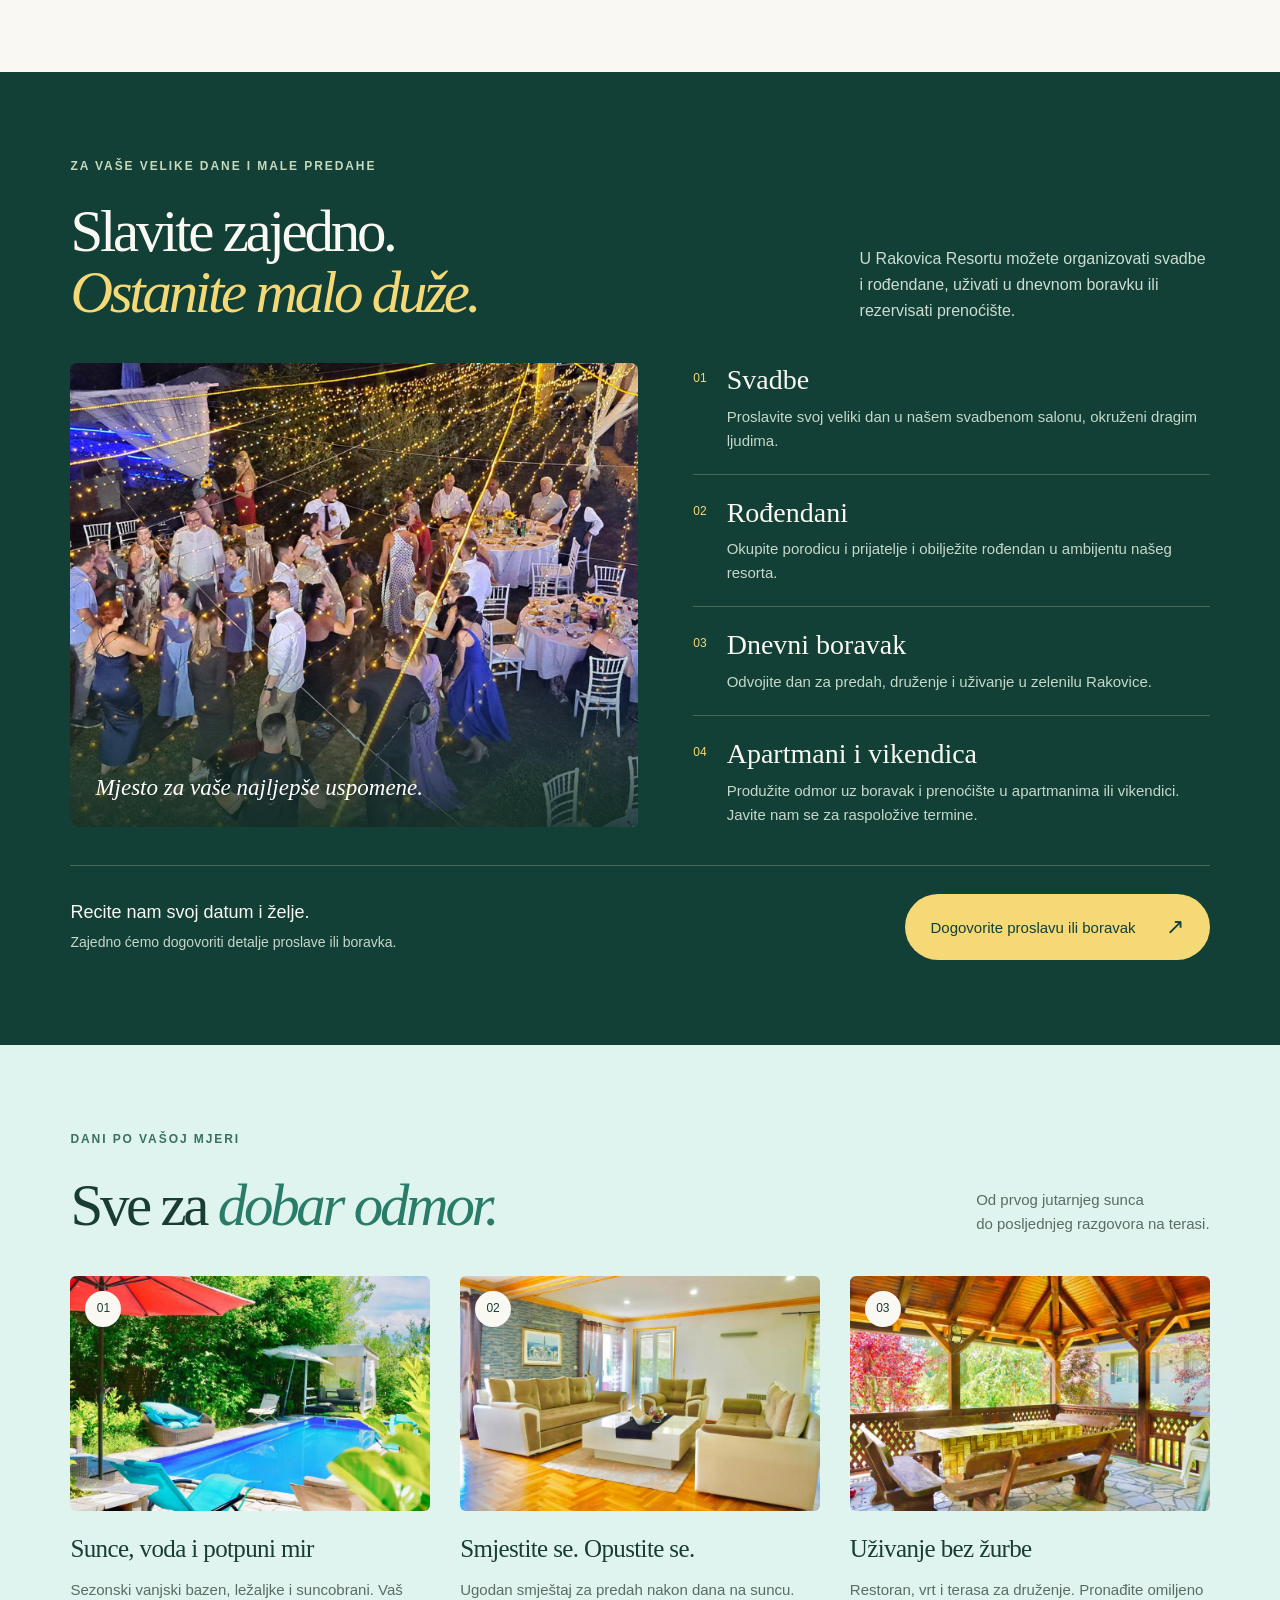
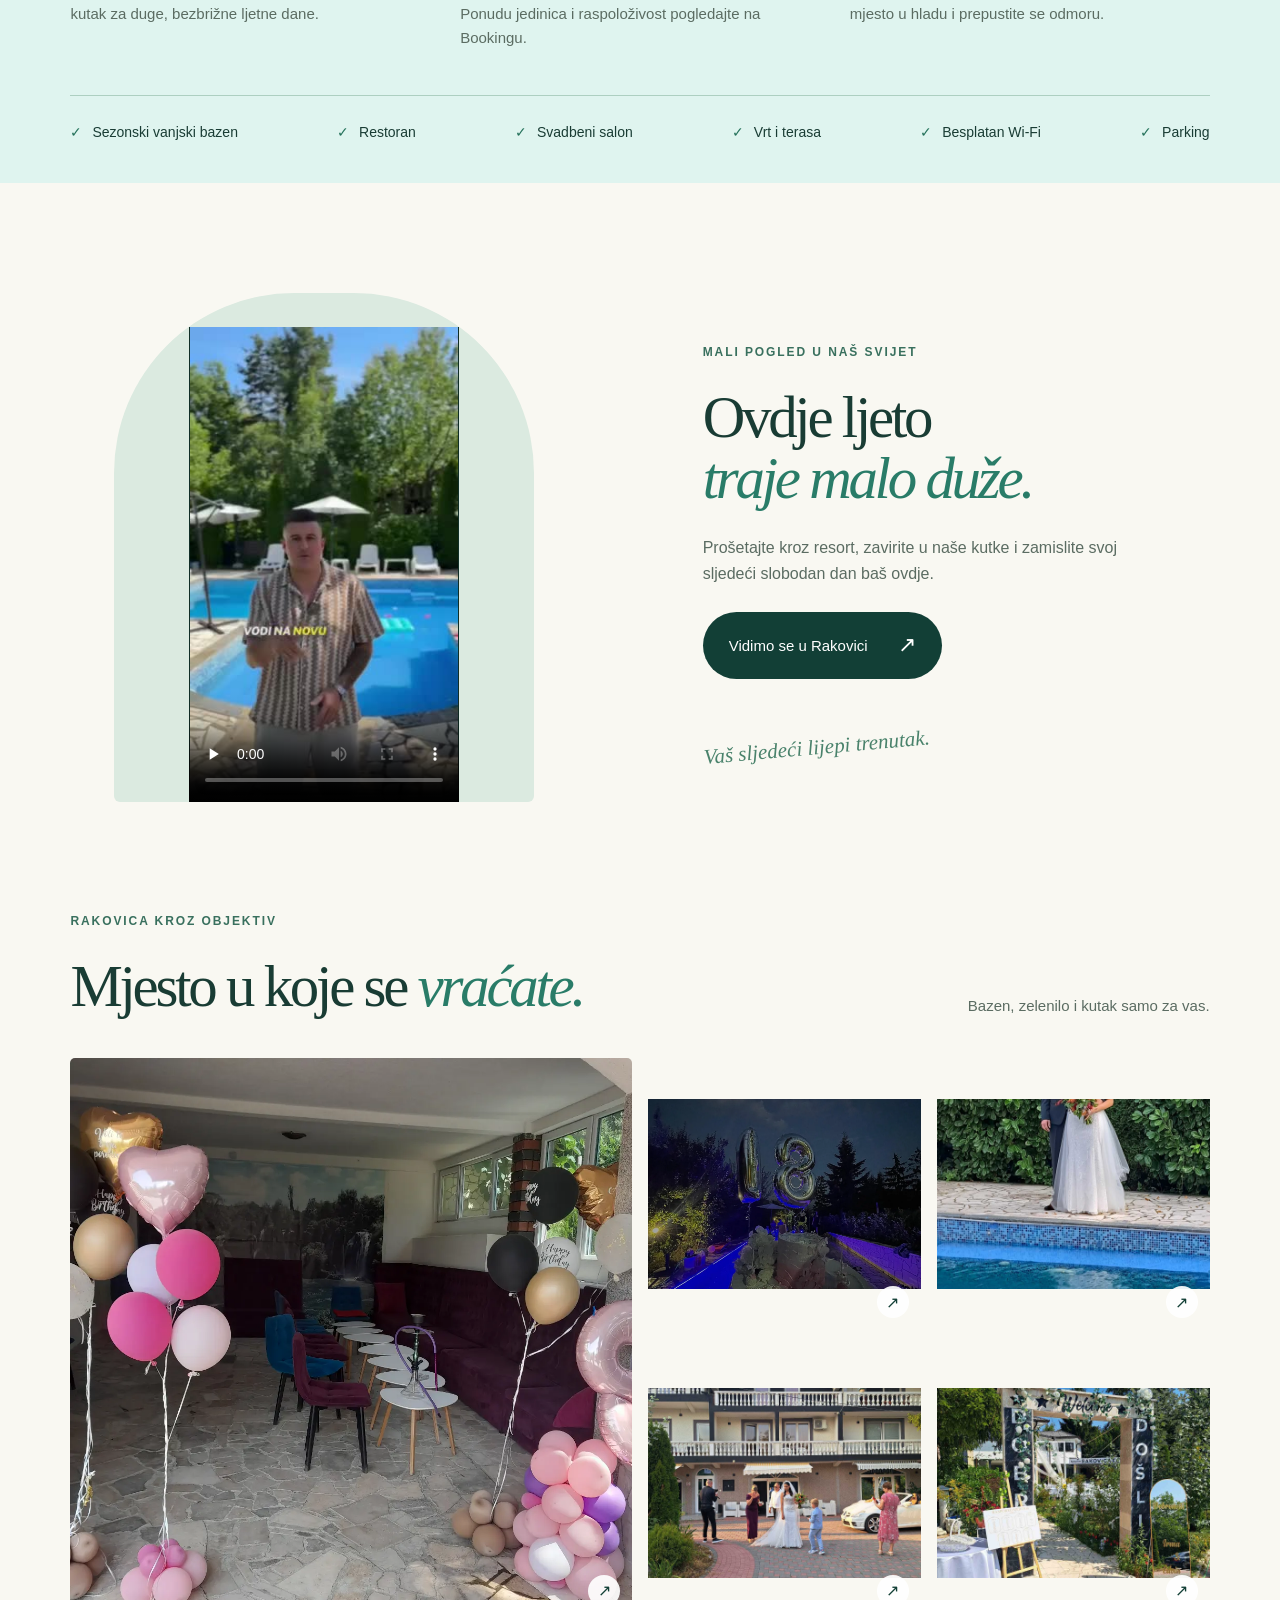
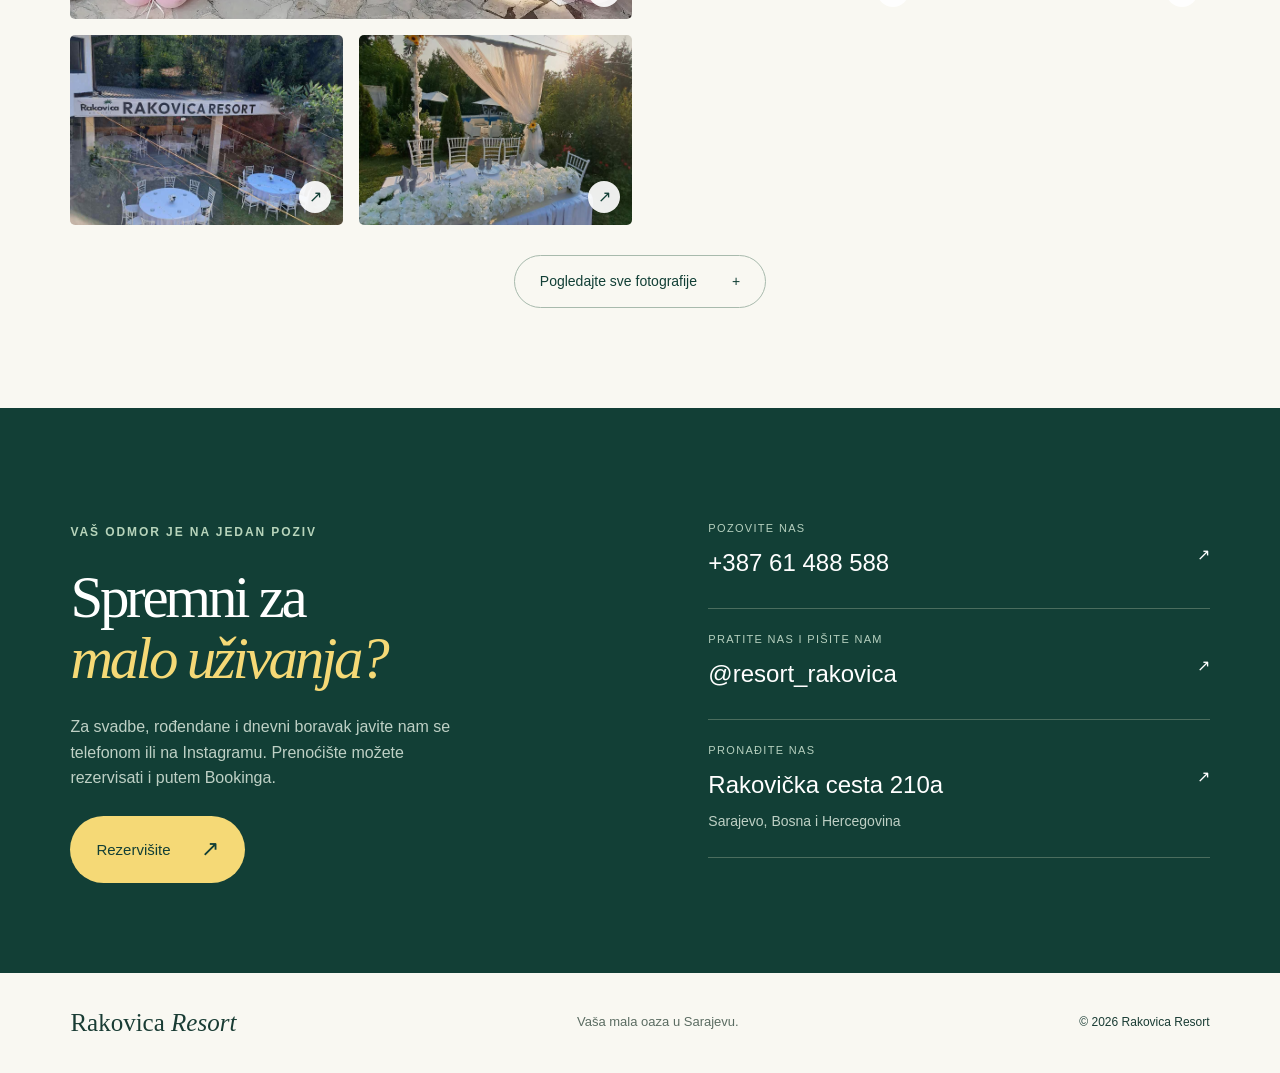
==== commit 84611dbf: "Promijenjene, dodane stvari sto klijent zeli" ====
--- a/index.html
+++ b/index.html
@@ -4,9 +4,10 @@
 <a class="skip" href="#o-nama">Preskoči na sadržaj</a>
 <header><a class="brand" href="#" aria-label="Rakovica Resort početna"><img src="assets/449095146_3805945503019511_6190318146866088788_n.jpg" width="76" height="76" alt="Rakovica Resort logo s palmom"></a><nav aria-label="Glavna navigacija"><a href="#o-nama">Naša oaza</a><a href="#proslave">Proslave i boravak</a><a href="#sadrzaji">Sadržaji</a><a href="#galerija">Galerija</a><a href="#kontakt">Kontakt</a></nav><button class="btn small" data-book>Rezervišite <span aria-hidden="true">↗</span></button></header>
 <main>
-<section class="hero" aria-labelledby="hero-title"><div class="hero-top"><p class="eyebrow">RAKOVICA · SARAJEVO · BOSNA I HERCEGOVINA</p><h1 id="hero-title">Vaša mala<br><em>ljetna oaza.</em></h1><p class="intro">Sunce na koži. Mir u zelenilu.<br>Dobro došli u Rakovica Resort.</p><p class="occasion-intro">Svadbe · Rođendani · Dnevni boravak · Prenoćište</p><div class="hero-actions"><button class="btn" data-book>Rezervišite svoj odmor <span aria-hidden="true">↗</span></button><a class="text-link" href="#galerija">Zavirite u resort <span aria-hidden="true">↓</span></a></div></div><div class="hero-photo"><img src="assets/886473649.jpg" alt="Bazen Rakovica Resorta okružen ležaljkama, suncobranima i zelenilom" fetchpriority="high" width="1024" height="576"><div class="photo-label"><span>Odmor počinje ovdje.</span><span>Rakovica Resort / Sarajevo</span></div><a class="video-badge" href="#video"><span aria-hidden="true">▶</span> Osjetite atmosferu<small>Pogledajte video</small></a></div><div class="hero-bottom"><span>Usporite. Udahnite. Uživajte.</span><span>Bazen &nbsp; / &nbsp; Smještaj &nbsp; / &nbsp; Priroda</span></div></section>
+<section class="hero" aria-labelledby="hero-title"><div class="hero-top"><p class="eyebrow">RAKOVICA · SARAJEVO · BOSNA I HERCEGOVINA</p><h1 id="hero-title">Vaša mala<br><em>ljetna oaza.</em></h1><p class="intro">Sunce na koži. Mir u zelenilu.<br>Dobro došli u Rakovica Resort.</p><p class="occasion-intro">Svadbe · Rođendani · Apartmani · Vikendica · Bazen</p><div class="hero-actions"><button class="btn" data-book>Rezervišite svoj odmor <span aria-hidden="true">↗</span></button><a class="text-link" href="#galerija">Zavirite u resort <span aria-hidden="true">↓</span></a></div></div><div class="hero-photo"><img src="assets/886473649.jpg" alt="Bazen Rakovica Resorta okružen ležaljkama, suncobranima i zelenilom" fetchpriority="high" width="1024" height="576"><div class="photo-label"><span>Odmor počinje ovdje.</span><span>Rakovica Resort / Sarajevo</span></div><a class="video-badge" href="#video"><span aria-hidden="true">▶</span> Osjetite atmosferu<small>Pogledajte video</small></a></div><div class="hero-bottom"><span>Usporite. Udahnite. Uživajte.</span><span>Proslave &nbsp; / &nbsp; Smještaj &nbsp; / &nbsp; Bazen</span></div></section>
+<section class="offer-preview wrap" aria-labelledby="offer-title"><div class="offer-heading"><div><p class="eyebrow">JEDNO MJESTO. TOLIKO LIJEPIH POVODA.</p><h2 id="offer-title">Za slavlje. Za odmor. <em>Za vas.</em></h2></div></div><div class="offer-grid"><button class="offer-card wedding" data-book aria-label="Informacije i rezervacije: Svadbe"><img src="assets/svadba-mladenci.jpg" alt="Mladenci pored bazena u Rakovica Resortu" width="400" height="500" loading="lazy"><span class="offer-label"><strong>Svadbe</strong><small>Vaš dan za pamćenje</small></span><span class="offer-arrow" aria-hidden="true">↗</span></button><button class="offer-card birthday" data-book aria-label="Informacije i rezervacije: Rođendani"><img src="assets/rodjendan-dekoracija.webp" alt="Rođendanska dekoracija s balonima u resortu" width="400" height="500" loading="lazy"><span class="offer-label"><strong>Rođendani</strong><small>Slavite sa svojim ljudima</small></span><span class="offer-arrow" aria-hidden="true">↗</span></button><button class="offer-card apartments" data-book aria-label="Informacije i rezervacije: Apartmani"><img src="assets/886472453.jpg" alt="Dnevni boravak u smještaju Rakovica Resorta" width="400" height="500" loading="lazy"><span class="offer-label"><strong>Apartmani</strong><small>Udobnost za vaš odmor</small></span><span class="offer-arrow" aria-hidden="true">↗</span></button><button class="offer-card cottage" data-book aria-label="Informacije i rezervacije: Vikendica"><img src="assets/886469306.jpg" alt="Drveni enterijer smještaja u resortu" width="400" height="500" loading="lazy"><span class="offer-label"><strong>Vikendica</strong><small>Predah u zelenilu</small></span><span class="offer-arrow" aria-hidden="true">↗</span></button><button class="offer-card pool" data-book aria-label="Informacije i rezervacije: Bazen"><img src="assets/bazen-vrt.jpg" alt="Bazen, vrt i sjenica Rakovica Resorta" width="400" height="500" loading="lazy"><span class="offer-label"><strong>Bazen</strong><small>Vaš mali ljetni bijeg</small></span><span class="offer-arrow" aria-hidden="true">↗</span></button></div><p class="offer-note">Proslave, dnevni boravak i prenoćište — odaberite svoj povod za dolazak.</p></section>
 <section id="o-nama" class="about wrap reveal"><div><p class="eyebrow">DOBRO DOŠLI U RAKOVICA RESORT</p><h2>Blizu grada.<br><em>Daleko od žurbe.</em></h2></div><div class="about-copy"><p>Jutra u zelenilu, dugi dani pored bazena i večeri koje želite produžiti. U Rakovici, nadomak Sarajeva, pronađite svoj prostor za predah.</p><p>Dođite zbog odmora. Ostanite zbog malih trenutaka: kafe na terasi, osvježenja u vodi i vremena s ljudima koje volite.</p><a class="text-link" href="#sadrzaji">Pronađite svoj način uživanja <span aria-hidden="true">↓</span></a></div></section>
-<section id="proslave" class="celebrations" aria-labelledby="celebrations-title"><div class="wrap"><div class="section-heading reveal"><div><p class="eyebrow">ZA VAŠE VELIKE DANE I MALE PREDAHE</p><h2 id="celebrations-title">Slavite zajedno.<br><em>Ostanite malo duže.</em></h2></div><p>U Rakovica Resortu možete organizovati svadbe i rođendane, uživati u dnevnom boravku ili rezervisati prenoćište.</p></div><div class="celebration-layout"><figure class="celebration-photo reveal"><img src="assets/886471565.jpg" alt="Salon Rakovica Resorta s okruglim stolovima, bijelim stolicama i cvjetnim dekoracijama" loading="lazy" width="1024" height="576"><figcaption>Mjesto za vaše najljepše uspomene.</figcaption></figure><div class="occasion-list reveal"><article><span class="occasion-number">01</span><div><h3>Svadbe</h3><p>Proslavite svoj veliki dan u našem svadbenom salonu, okruženi dragim ljudima.</p></div></article><article><span class="occasion-number">02</span><div><h3>Rođendani</h3><p>Okupite porodicu i prijatelje i obilježite rođendan u ambijentu našeg resorta.</p></div></article><article><span class="occasion-number">03</span><div><h3>Dnevni boravak</h3><p>Odvojite dan za predah, druženje i uživanje u zelenilu Rakovice.</p></div></article><article><span class="occasion-number">04</span><div><h3>Prenoćište</h3><p>Produžite odmor uz ugodan smještaj. Javite nam se za raspoložive termine.</p></div></article></div></div><div class="celebration-cta reveal"><p>Recite nam svoj datum i želje.<br><span>Zajedno ćemo dogovoriti detalje proslave ili boravka.</span></p><button class="btn yellow" data-book>Dogovorite proslavu ili boravak <span aria-hidden="true">↗</span></button></div></div></section>
+<section id="proslave" class="celebrations" aria-labelledby="celebrations-title"><div class="wrap"><div class="section-heading reveal"><div><p class="eyebrow">ZA VAŠE VELIKE DANE I MALE PREDAHE</p><h2 id="celebrations-title">Slavite zajedno.<br><em>Ostanite malo duže.</em></h2></div><p>U Rakovica Resortu možete organizovati svadbe i rođendane, uživati u dnevnom boravku ili rezervisati prenoćište.</p></div><div class="celebration-layout"><figure class="celebration-photo reveal"><img src="assets/svadba-proslava.jpg" alt="Svadbena proslava s gostima pod svjetlosnim dekoracijama u Rakovica Resortu" loading="lazy" width="1600" height="1200"><figcaption>Mjesto za vaše najljepše uspomene.</figcaption></figure><div class="occasion-list reveal"><article><span class="occasion-number">01</span><div><h3>Svadbe</h3><p>Proslavite svoj veliki dan u našem svadbenom salonu, okruženi dragim ljudima.</p></div></article><article><span class="occasion-number">02</span><div><h3>Rođendani</h3><p>Okupite porodicu i prijatelje i obilježite rođendan u ambijentu našeg resorta.</p></div></article><article><span class="occasion-number">03</span><div><h3>Dnevni boravak</h3><p>Odvojite dan za predah, druženje i uživanje u zelenilu Rakovice.</p></div></article><article><span class="occasion-number">04</span><div><h3>Apartmani i vikendica</h3><p>Produžite odmor uz boravak i prenoćište u apartmanima ili vikendici. Javite nam se za raspoložive termine.</p></div></article></div></div><div class="celebration-cta reveal"><p>Recite nam svoj datum i želje.<br><span>Zajedno ćemo dogovoriti detalje proslave ili boravka.</span></p><button class="btn yellow" data-book>Dogovorite proslavu ili boravak <span aria-hidden="true">↗</span></button></div></div></section>
 <section id="sadrzaji" class="amenities"><div class="wrap"><div class="section-heading reveal"><div><p class="eyebrow">DANI PO VAŠOJ MJERI</p><h2>Sve za <em>dobar odmor.</em></h2></div><p>Od prvog jutarnjeg sunca<br>do posljednjeg razgovora na terasi.</p></div><div class="cards"><article class="feature reveal"><div class="image-wrap"><img src="assets/886473284.jpg" alt="Tirkizni vanjski bazen i ležaljke" loading="lazy" width="1024" height="576"><span class="number">01</span></div><h3>Sunce, voda i potpuni mir</h3><p>Sezonski vanjski bazen, ležaljke i suncobrani. Vaš kutak za duge, bezbrižne ljetne dane.</p></article><article class="feature reveal"><div class="image-wrap"><img src="assets/886472453.jpg" alt="Svijetao i prostran dnevni boravak smještaja" loading="lazy" width="1024" height="576"><span class="number">02</span></div><h3>Smjestite se. Opustite se.</h3><p>Ugodan smještaj za predah nakon dana na suncu. Ponudu jedinica i raspoloživost pogledajte na Bookingu.</p></article><article class="feature reveal"><div class="image-wrap"><img src="assets/886473429.jpg" alt="Drvena sjenica sa stolom okružena zelenilom" loading="lazy" width="1024" height="576"><span class="number">03</span></div><h3>Uživanje bez žurbe</h3><p>Restoran, vrt i terasa za druženje. Pronađite omiljeno mjesto u hladu i prepustite se odmoru.</p></article></div><div class="amenity-strip reveal"><span>Sezonski vanjski bazen</span><span>Restoran</span><span>Svadbeni salon</span><span>Vrt i terasa</span><span>Besplatan Wi-Fi</span><span>Parking</span></div></div></section>
 <section class="video-section wrap reveal" id="video"><div class="video-frame"><video controls playsinline preload="none" poster="assets/video-poster.jpg" aria-label="Promo video Rakovica Resorta"><source src="assets/promo.mp4" type="video/mp4">Vaš preglednik ne podržava video.</video></div><div class="video-copy"><p class="eyebrow">MALI POGLED U NAŠ SVIJET</p><h2>Ovdje ljeto<br><em>traje malo duže.</em></h2><p>Prošetajte kroz resort, zavirite u naše kutke i zamislite svoj sljedeći slobodan dan baš ovdje.</p><button class="btn" data-book>Vidimo se u Rakovici <span aria-hidden="true">↗</span></button><span class="handwritten">Vaš sljedeći lijepi trenutak.</span></div></section>
 <section id="galerija" class="gallery-section wrap"><div class="section-heading reveal"><div><p class="eyebrow">RAKOVICA KROZ OBJEKTIV</p><h2>Mjesto u koje se <em>vraćate.</em></h2></div><p>Bazen, zelenilo i kutak samo za vas.</p></div><div class="gallery" id="gallery"></div><button class="outline" id="more-photos" aria-expanded="false">Pogledajte sve fotografije <span aria-hidden="true">+</span></button></section>
--- a/style.css
+++ b/style.css
@@ -2,3 +2,6 @@
 
 /* Celebrations and stays */
 .occasion-intro{font-size:13px;line-height:1.8;color:var(--green);margin:-12px 0 26px;font-weight:600}.celebrations{background:var(--green);color:var(--cream);padding:85px 0}.celebrations .eyebrow{color:#c4d9bd}.celebrations h2 em{color:var(--yellow)}.celebrations .section-heading>p{max-width:350px;color:#ccddd1;font-size:16px}.celebration-layout{display:grid;grid-template-columns:1.1fr 1fr;gap:55px;align-items:stretch}.celebration-photo{margin:0;position:relative;min-height:460px;overflow:hidden;border-radius:7px}.celebration-photo img{width:100%;height:100%;position:absolute;inset:0;object-position:50% center}.celebration-photo:after{content:'';position:absolute;inset:60% 0 0;background:linear-gradient(transparent,#102e25dc);pointer-events:none}.celebration-photo figcaption{position:absolute;bottom:24px;left:25px;right:25px;z-index:1;font-family:Georgia,serif;font-size:23px;font-style:italic;line-height:1.3;color:white}.occasion-list{display:grid}.occasion-list article{display:flex;gap:20px;align-items:flex-start;padding:21px 0;border-bottom:1px solid #45695b}.occasion-list article:first-child{padding-top:0}.occasion-list article:last-child{border-bottom:0;padding-bottom:0}.occasion-number{font-size:12px;line-height:2.5;color:var(--yellow)}.occasion-list h3{font-family:Georgia,serif;font-size:28px;font-weight:400;line-height:1.2;margin-bottom:8px}.occasion-list p{font-size:15px;color:#c5d8ca;line-height:1.6}.celebration-cta{border-top:1px solid #45695b;margin-top:38px;padding-top:28px;display:flex;align-items:center;justify-content:space-between;gap:25px}.celebration-cta p{font-size:18px;color:var(--cream)}.celebration-cta p span{font-size:14px;color:#c5d8ca}@media(max-width:1000px){nav{gap:15px;font-size:13px}.celebration-layout{gap:30px;grid-template-columns:1fr 1fr}.celebration-cta .btn{max-width:310px;text-align:left}}@media(max-width:700px){.occasion-intro{font-size:12px;margin:-8px 0 22px}.celebrations{padding:60px 0}.celebration-layout{grid-template-columns:1fr;gap:28px}.celebration-photo{min-height:0;aspect-ratio:1.35}.celebration-photo figcaption{font-size:21px;left:20px;bottom:20px}.occasion-list article{padding:20px 0}.occasion-list h3{font-size:26px}.celebration-cta{align-items:flex-start;flex-direction:column}.celebration-cta .btn{max-width:100%}}
+
+/* A compact photographic overview below the hero */
+.offer-preview{padding-top:55px;padding-bottom:20px}.offer-heading{margin-bottom:27px}.offer-heading .eyebrow{margin-bottom:12px}.offer-heading h2{font-size:clamp(2rem,3.2vw,3.1rem);line-height:1.15}.offer-grid{display:grid;grid-template-columns:repeat(5,minmax(0,1fr));gap:16px}.offer-card{position:relative;border:0;padding:0;overflow:hidden;border-radius:9px;min-height:280px;background:var(--green);text-align:left;color:white;isolation:isolate;transition:transform .3s}.offer-card img{position:absolute;inset:0;width:100%;height:100%;object-fit:cover;transition:transform .5s}.offer-card.wedding img{object-position:50% 32%}.offer-card.birthday img{object-position:45% center}.offer-card:after{content:'';position:absolute;inset:20% 0 0;background:linear-gradient(transparent,#082d25ed);z-index:1}.offer-label{position:absolute;left:18px;right:14px;bottom:20px;z-index:2}.offer-label strong{display:block;font:400 27px/1.2 Georgia,serif;margin-bottom:7px}.offer-label small{display:block;font-size:12px;line-height:1.5;color:#f2f6ed}.offer-arrow{position:absolute;right:12px;top:12px;display:grid;place-items:center;width:32px;height:32px;border-radius:50%;background:#f9f8f2eb;color:var(--green);z-index:2}.offer-card:hover{transform:translateY(-5px)}.offer-card:hover img{transform:scale(1.04)}.offer-note{font-size:14px;margin-top:20px}.offer-preview+.about{padding-top:65px}@media(max-width:1000px){.offer-grid{gap:11px}.offer-card{min-height:245px}.offer-label{left:12px;right:10px}.offer-label strong{font-size:23px}}@media(max-width:700px){.offer-preview{padding-top:40px;padding-bottom:0}.offer-grid{grid-template-columns:repeat(2,minmax(0,1fr));gap:12px}.offer-card{min-height:225px}.offer-card:last-child{grid-column:1/-1;min-height:200px}.offer-card:last-child img{object-position:50% 43%}.offer-label{left:16px;bottom:18px}.offer-label strong{font-size:25px}.offer-label small{font-size:12px}.offer-note{font-size:13px}.offer-preview+.about{padding-top:55px}}
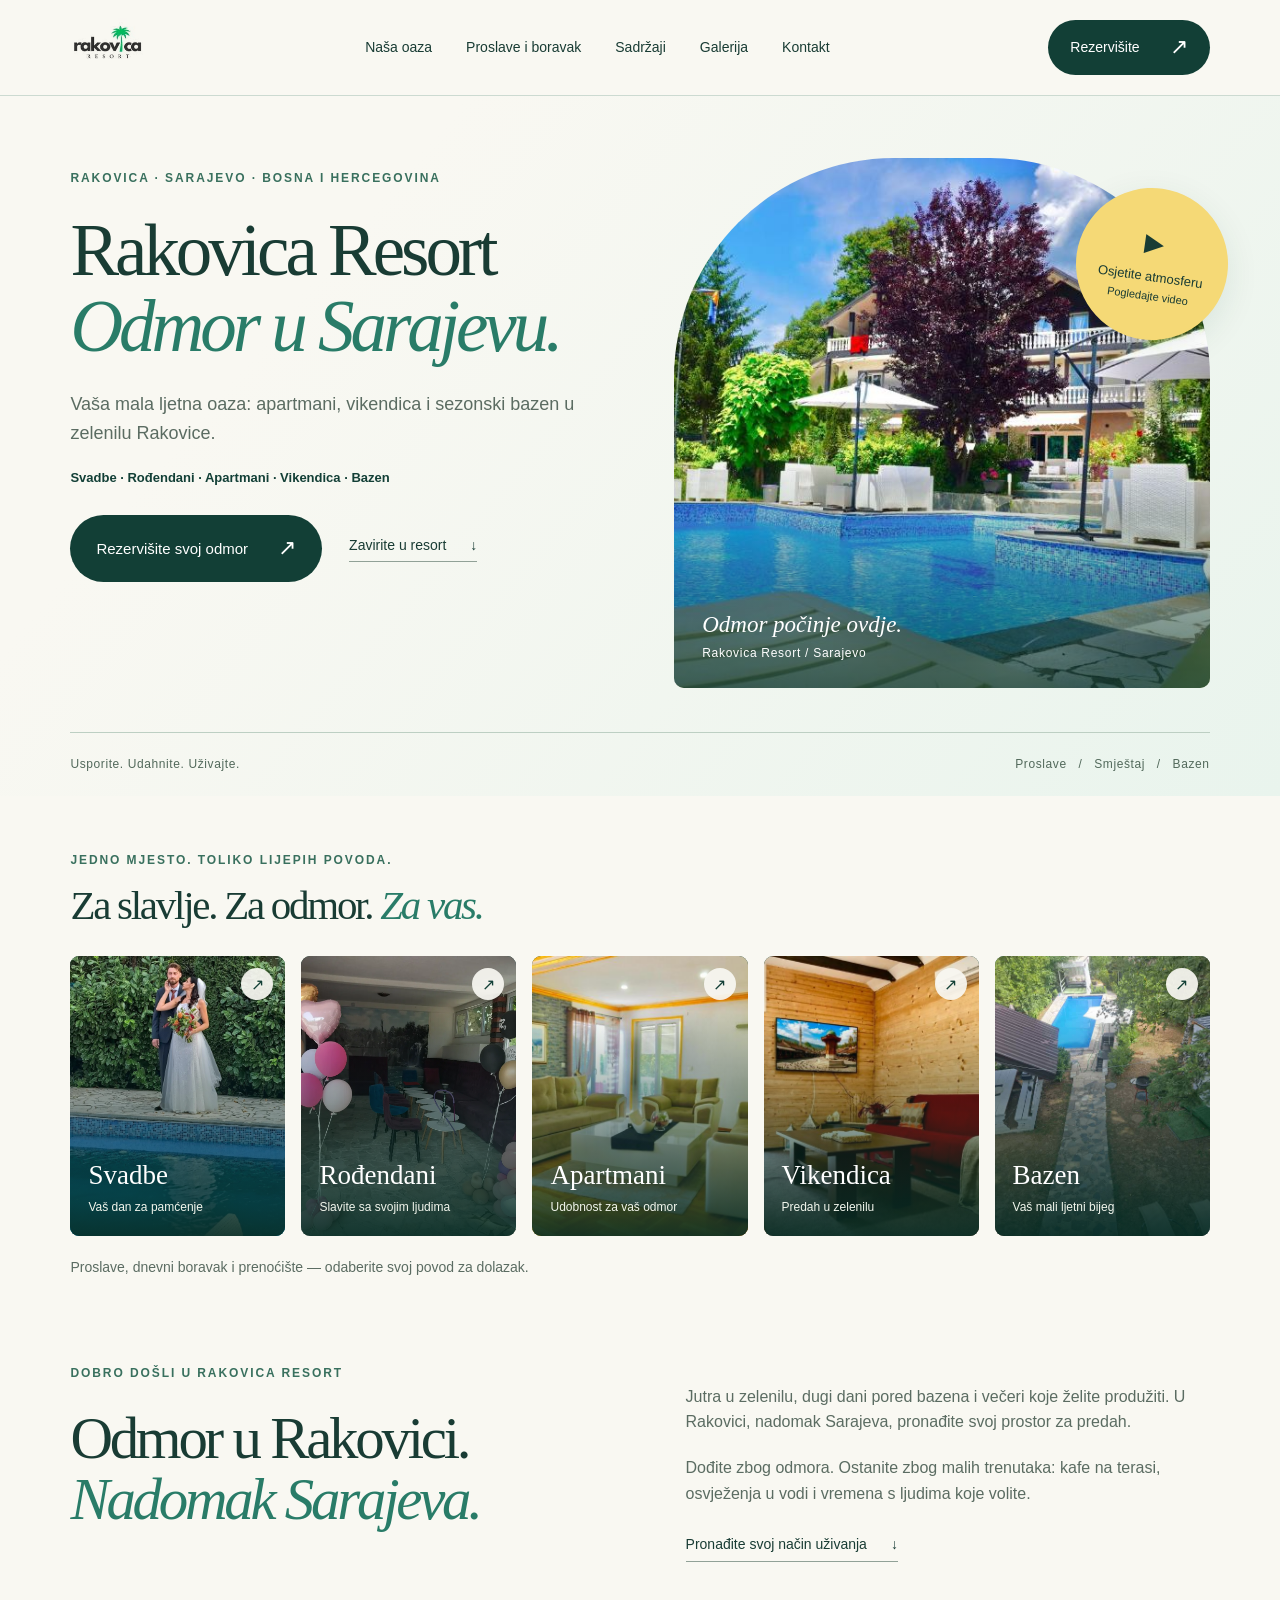
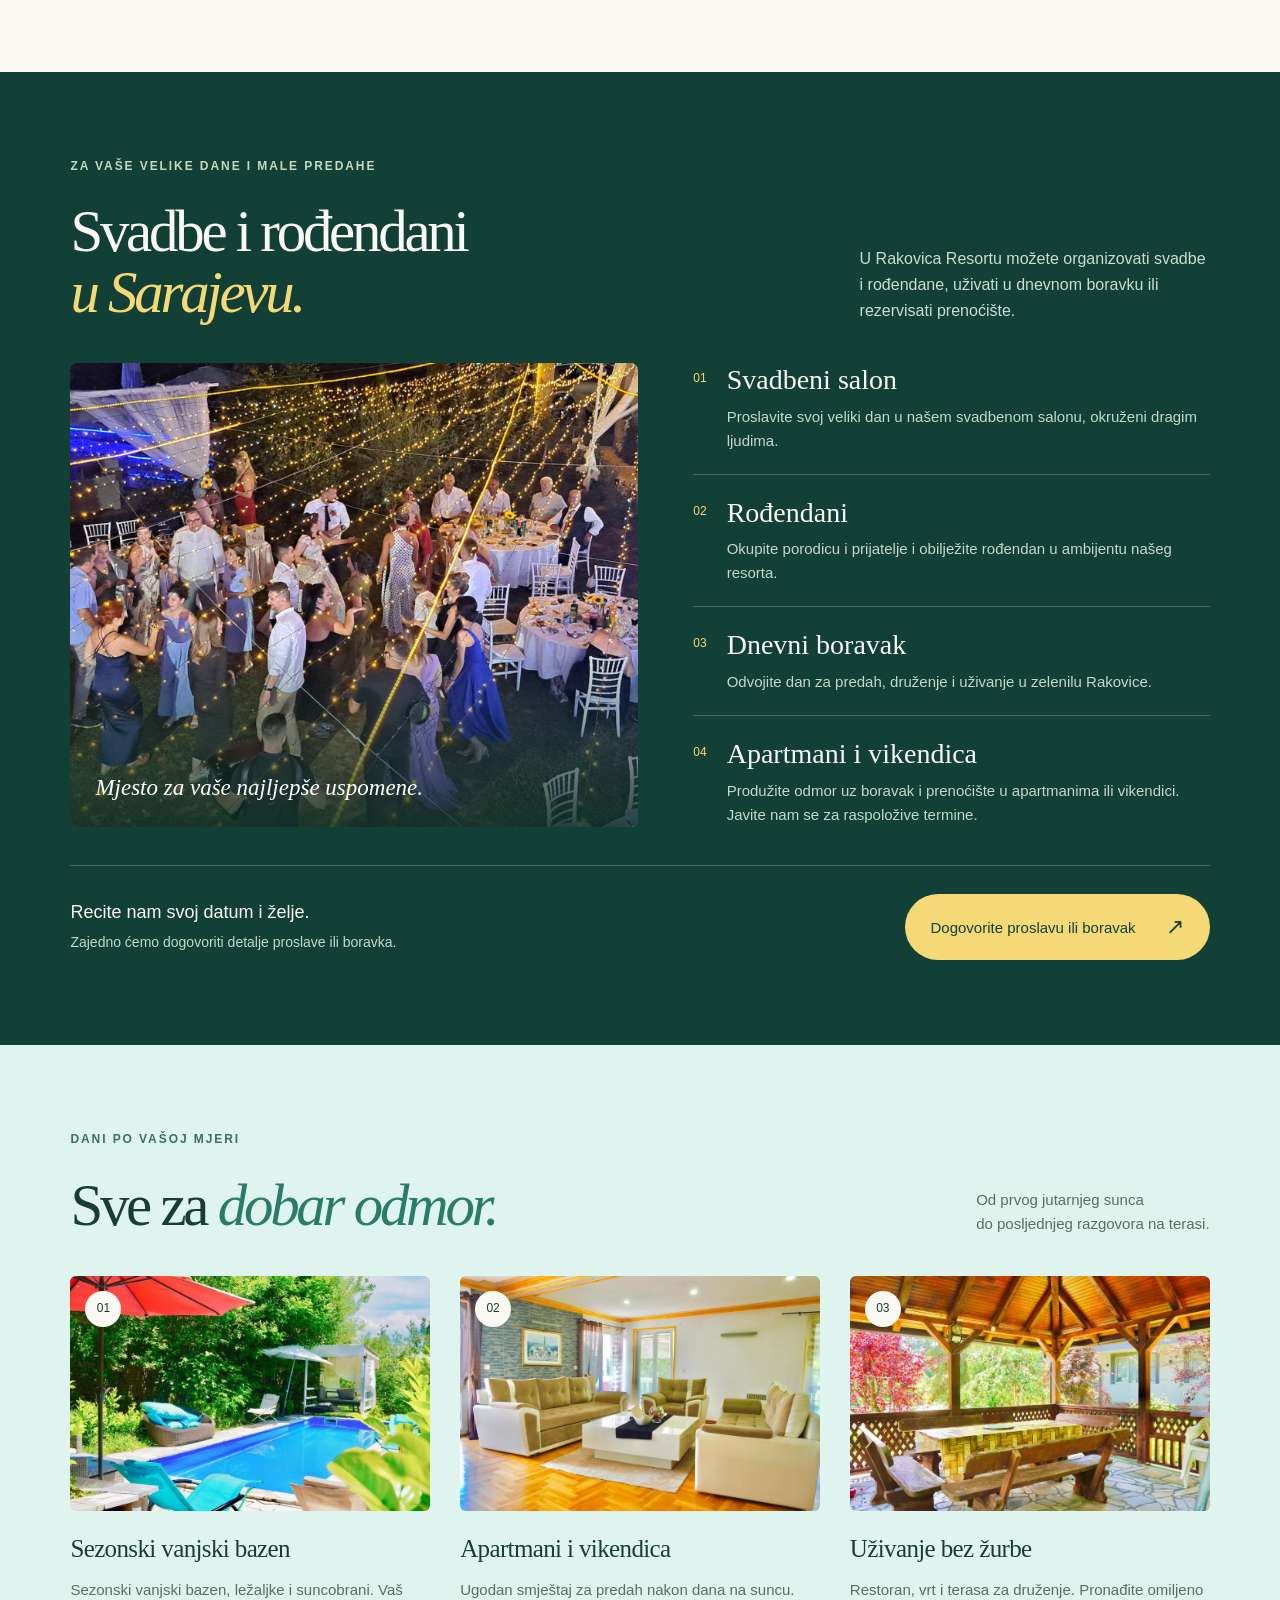
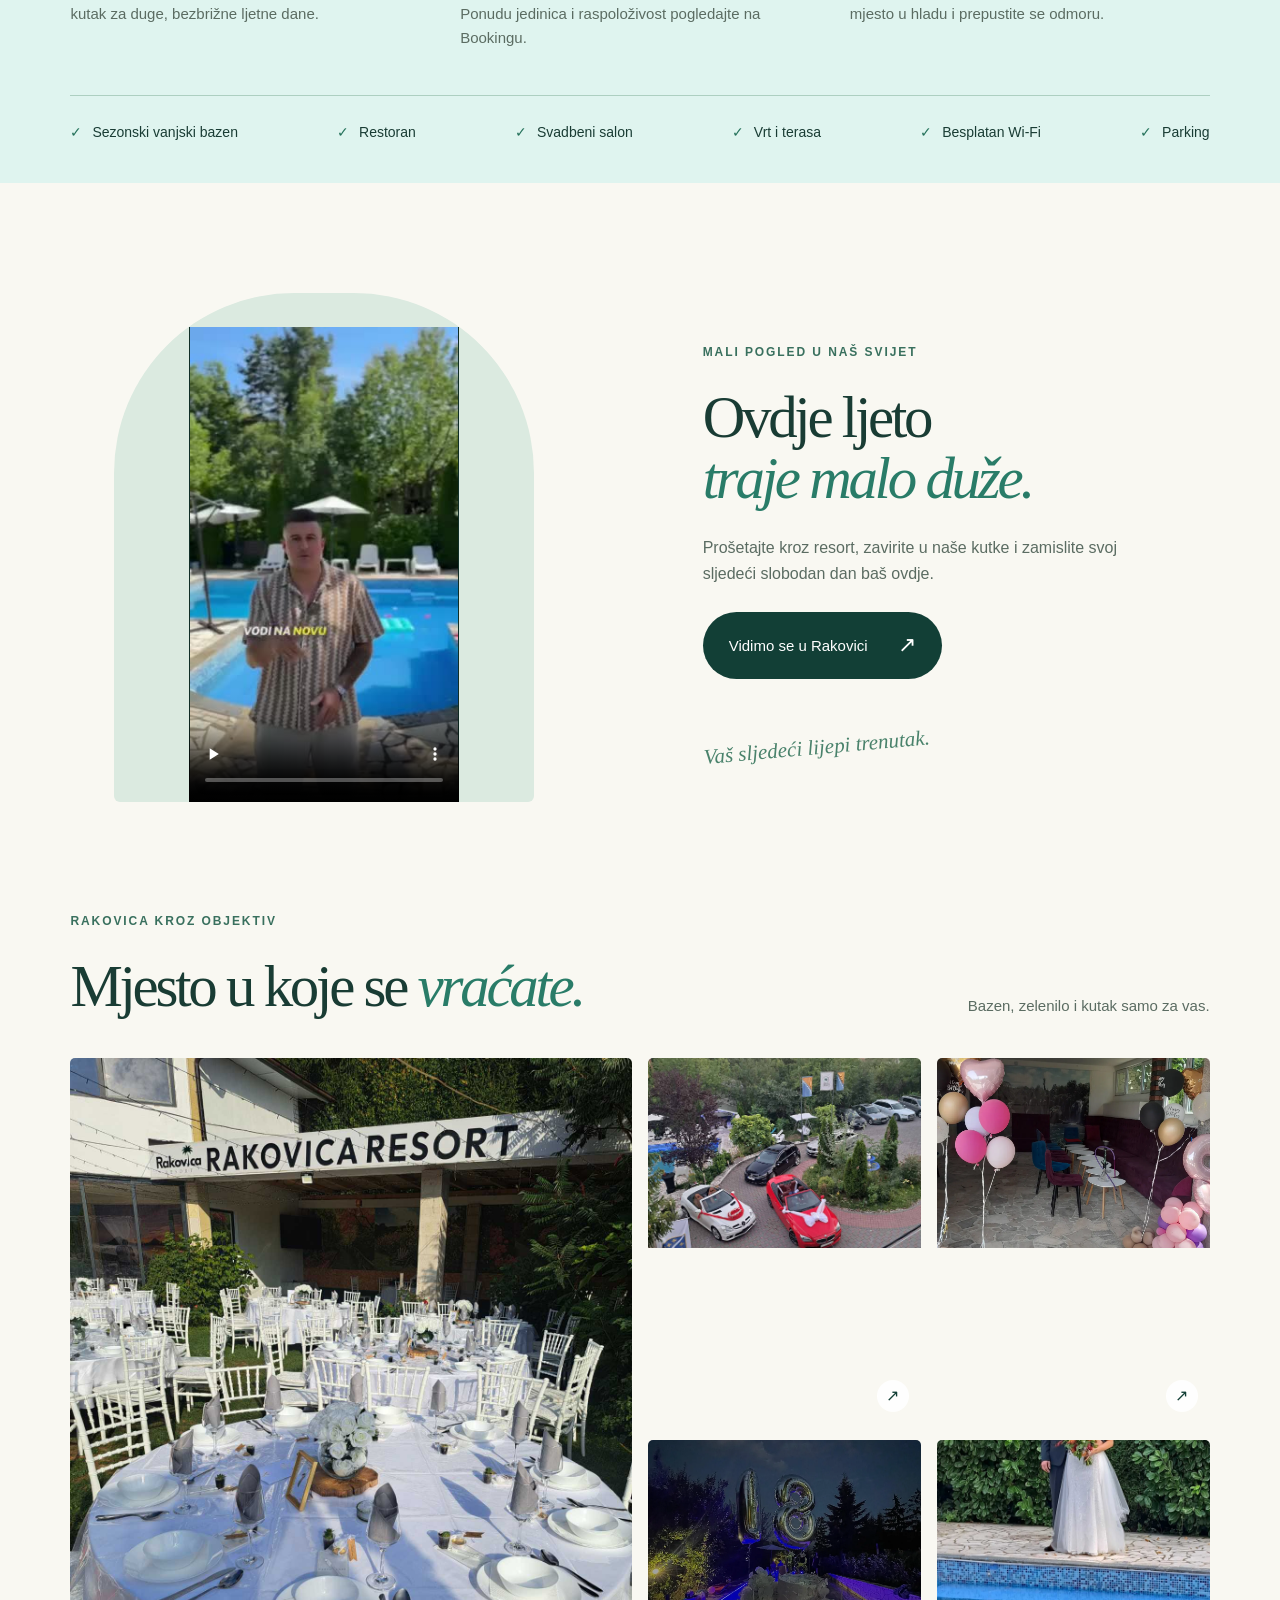
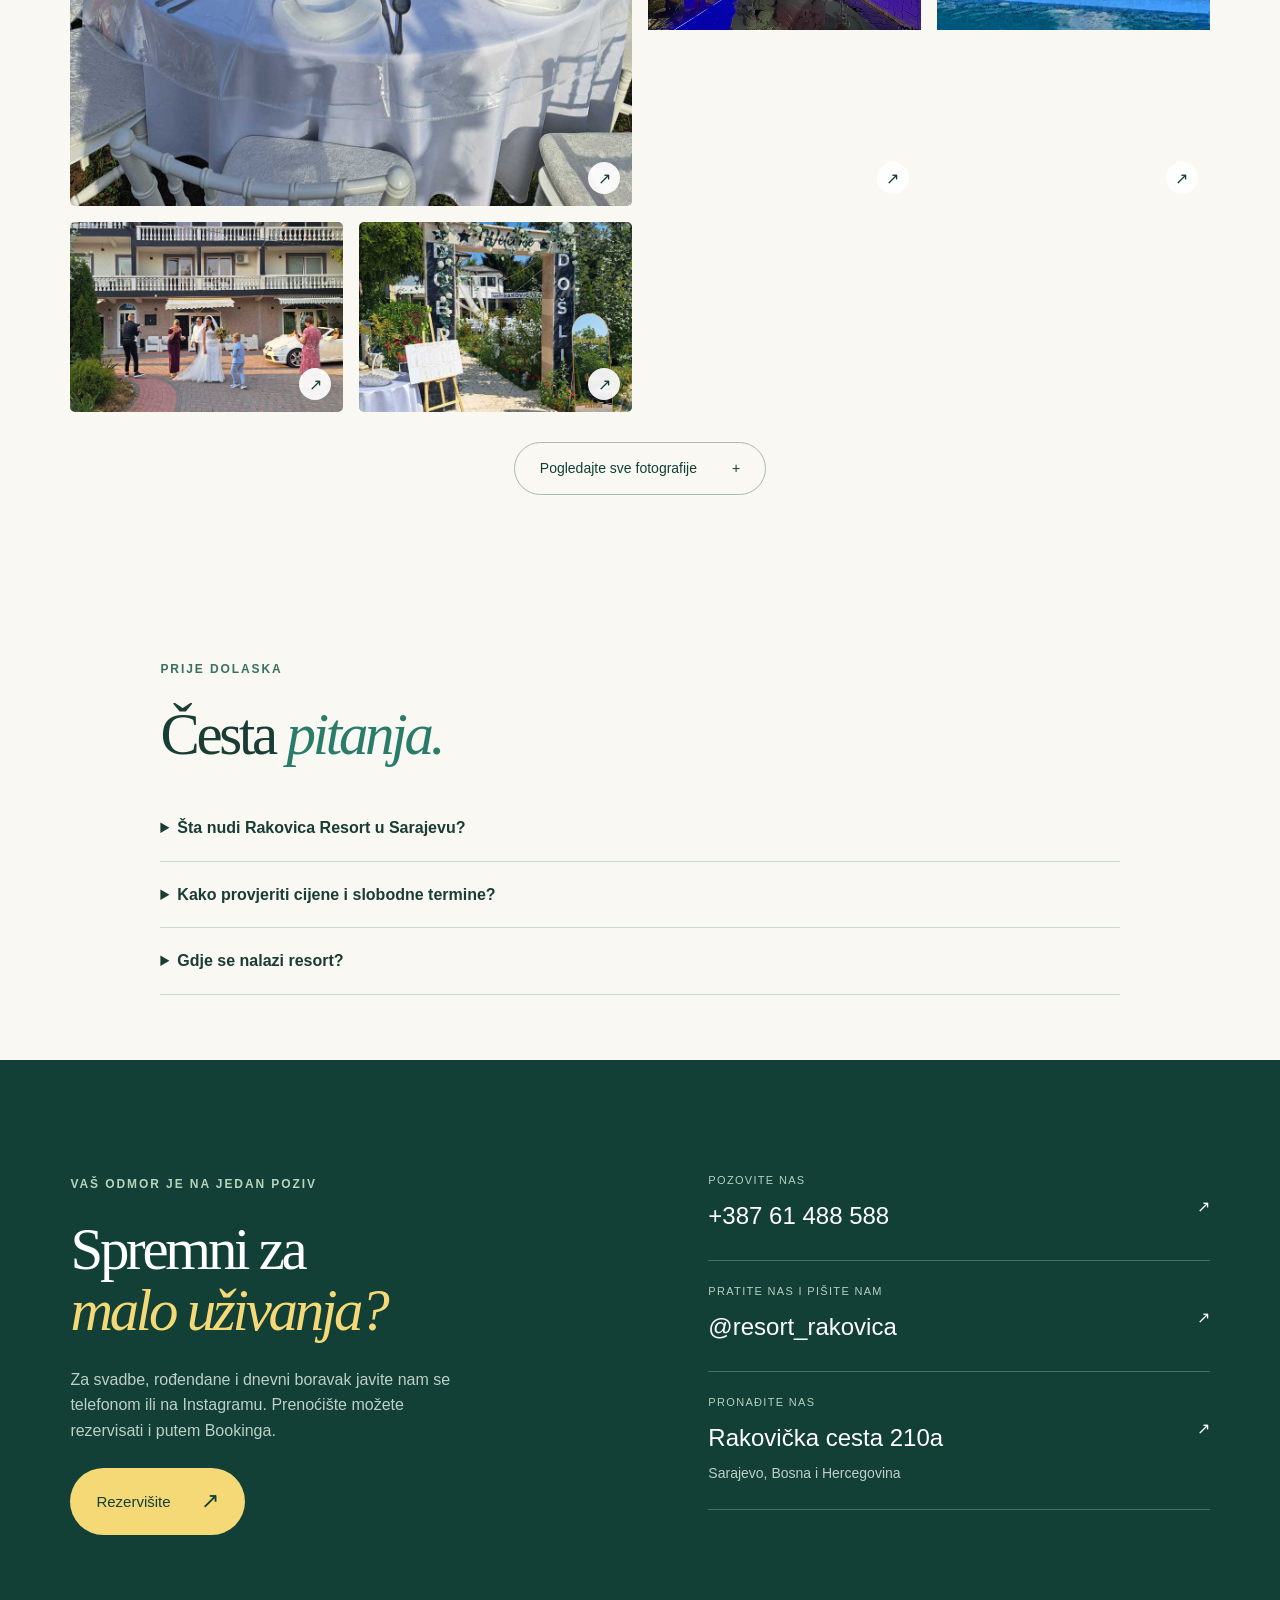
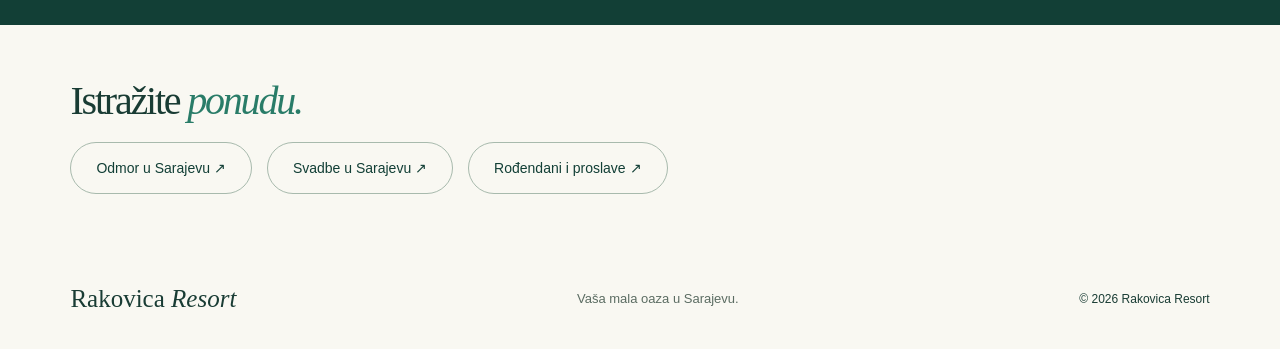
==== commit e087ff12: "Seo optimizacija odradjena" ====
--- a/index.html
+++ b/index.html
@@ -1,18 +1,32 @@
 <!doctype html>
-<html lang="bs"><head><meta charset="UTF-8"><meta name="viewport" content="width=device-width, initial-scale=1"><meta name="theme-color" content="#123f36"><title>Rakovica Resort | Vaša mala ljetna oaza u Sarajevu</title><meta name="description" content="Otkrijte Rakovica Resort u Sarajevu. Smještaj, sezonski vanjski bazen, restoran i odmor u zelenilu. Rezervišite putem Bookinga, telefona ili Instagrama."><link rel="icon" href="assets/449095146_3805945503019511_6190318146866088788_n.jpg"><link rel="stylesheet" href="style.css"><script src="app.js" defer></script></head>
+<html lang="bs"><head><meta charset="UTF-8"><meta name="viewport" content="width=device-width, initial-scale=1"><meta name="theme-color" content="#123f36"><title>Rakovica Resort Sarajevo | Odmor, bazen i svadbeni salon</title>
+<meta name="description" content="Rakovica Resort u Sarajevu: apartmani, vikendica, sezonski bazen i svadbeni salon. Organizujte svadbu, rođendan ili rezervišite odmor i prenoćište.">
+<link rel="canonical" href="https://rakovicaresort.ba/">
+<meta name="robots" content="index, follow, max-image-preview:large">
+<meta property="og:type" content="website">
+<meta property="og:locale" content="bs_BA">
+<meta property="og:site_name" content="Rakovica Resort">
+<meta property="og:title" content="Rakovica Resort Sarajevo | Odmor, bazen i svadbeni salon">
+<meta property="og:description" content="Rakovica Resort u Sarajevu: apartmani, vikendica, sezonski bazen i svadbeni salon. Organizujte svadbu, rođendan ili rezervišite odmor i prenoćište.">
+<meta property="og:url" content="https://rakovicaresort.ba/">
+<meta property="og:image" content="https://rakovicaresort.ba/assets/886473649.jpg">
+<meta property="og:image:alt" content="Rakovica Resort u Sarajevu">
+<meta name="twitter:card" content="summary_large_image">
+<script type="application/ld+json">{"@context": "https://schema.org", "@graph": [{"@type": "LodgingBusiness", "@id": "https://rakovicaresort.ba/#resort", "name": "Rakovica Resort", "url": "https://rakovicaresort.ba/", "telephone": "+38761488588", "image": "https://rakovicaresort.ba/assets/886473649.jpg", "address": {"@type": "PostalAddress", "streetAddress": "Rakovička cesta 210a", "addressLocality": "Sarajevo", "addressCountry": "BA"}, "sameAs": ["https://www.instagram.com/resort_rakovica/", "https://www.booking.com/hotel/ba/rakovica-resort-sarajevo3.hr.html"], "amenityFeature": [{"@type": "LocationFeatureSpecification", "name": "Sezonski vanjski bazen", "value": true}, {"@type": "LocationFeatureSpecification", "name": "Restoran", "value": true}, {"@type": "LocationFeatureSpecification", "name": "Svadbeni salon", "value": true}, {"@type": "LocationFeatureSpecification", "name": "Vrt i terasa", "value": true}, {"@type": "LocationFeatureSpecification", "name": "Besplatan Wi-Fi", "value": true}, {"@type": "LocationFeatureSpecification", "name": "Parking", "value": true}]}, {"@type": "WebSite", "@id": "https://rakovicaresort.ba/#website", "name": "Rakovica Resort", "url": "https://rakovicaresort.ba/", "inLanguage": "bs", "publisher": {"@id": "https://rakovicaresort.ba/#resort"}}, {"@type": "WebPage", "@id": "https://rakovicaresort.ba/#webpage", "url": "https://rakovicaresort.ba/", "name": "Rakovica Resort Sarajevo | Odmor, bazen i svadbeni salon", "description": "Rakovica Resort u Sarajevu: apartmani, vikendica, sezonski bazen i svadbeni salon. Organizujte svadbu, rođendan ili rezervišite odmor i prenoćište.", "inLanguage": "bs", "isPartOf": {"@id": "https://rakovicaresort.ba/#website"}, "about": {"@id": "https://rakovicaresort.ba/#resort"}}]}</script>
+<link rel="icon" href="assets/449095146_3805945503019511_6190318146866088788_n.jpg"><link rel="stylesheet" href="style.css"><script src="app.js" defer></script></head>
 <body>
 <a class="skip" href="#o-nama">Preskoči na sadržaj</a>
-<header><a class="brand" href="#" aria-label="Rakovica Resort početna"><img src="assets/449095146_3805945503019511_6190318146866088788_n.jpg" width="76" height="76" alt="Rakovica Resort logo s palmom"></a><nav aria-label="Glavna navigacija"><a href="#o-nama">Naša oaza</a><a href="#proslave">Proslave i boravak</a><a href="#sadrzaji">Sadržaji</a><a href="#galerija">Galerija</a><a href="#kontakt">Kontakt</a></nav><button class="btn small" data-book>Rezervišite <span aria-hidden="true">↗</span></button></header>
+<header><a class="brand" href="#" aria-label="Rakovica Resort početna"><img src="assets/449095146_3805945503019511_6190318146866088788_n.jpg" alt="Rakovica Resort logo s palmom" width="150" height="150"></a><nav aria-label="Glavna navigacija"><a href="#o-nama">Naša oaza</a><a href="#proslave">Proslave i boravak</a><a href="#sadrzaji">Sadržaji</a><a href="#galerija">Galerija</a><a href="#kontakt">Kontakt</a></nav><button class="btn small" data-book>Rezervišite <span aria-hidden="true">↗</span></button></header>
 <main>
-<section class="hero" aria-labelledby="hero-title"><div class="hero-top"><p class="eyebrow">RAKOVICA · SARAJEVO · BOSNA I HERCEGOVINA</p><h1 id="hero-title">Vaša mala<br><em>ljetna oaza.</em></h1><p class="intro">Sunce na koži. Mir u zelenilu.<br>Dobro došli u Rakovica Resort.</p><p class="occasion-intro">Svadbe · Rođendani · Apartmani · Vikendica · Bazen</p><div class="hero-actions"><button class="btn" data-book>Rezervišite svoj odmor <span aria-hidden="true">↗</span></button><a class="text-link" href="#galerija">Zavirite u resort <span aria-hidden="true">↓</span></a></div></div><div class="hero-photo"><img src="assets/886473649.jpg" alt="Bazen Rakovica Resorta okružen ležaljkama, suncobranima i zelenilom" fetchpriority="high" width="1024" height="576"><div class="photo-label"><span>Odmor počinje ovdje.</span><span>Rakovica Resort / Sarajevo</span></div><a class="video-badge" href="#video"><span aria-hidden="true">▶</span> Osjetite atmosferu<small>Pogledajte video</small></a></div><div class="hero-bottom"><span>Usporite. Udahnite. Uživajte.</span><span>Proslave &nbsp; / &nbsp; Smještaj &nbsp; / &nbsp; Bazen</span></div></section>
-<section class="offer-preview wrap" aria-labelledby="offer-title"><div class="offer-heading"><div><p class="eyebrow">JEDNO MJESTO. TOLIKO LIJEPIH POVODA.</p><h2 id="offer-title">Za slavlje. Za odmor. <em>Za vas.</em></h2></div></div><div class="offer-grid"><button class="offer-card wedding" data-book aria-label="Informacije i rezervacije: Svadbe"><img src="assets/svadba-mladenci.jpg" alt="Mladenci pored bazena u Rakovica Resortu" width="400" height="500" loading="lazy"><span class="offer-label"><strong>Svadbe</strong><small>Vaš dan za pamćenje</small></span><span class="offer-arrow" aria-hidden="true">↗</span></button><button class="offer-card birthday" data-book aria-label="Informacije i rezervacije: Rođendani"><img src="assets/rodjendan-dekoracija.webp" alt="Rođendanska dekoracija s balonima u resortu" width="400" height="500" loading="lazy"><span class="offer-label"><strong>Rođendani</strong><small>Slavite sa svojim ljudima</small></span><span class="offer-arrow" aria-hidden="true">↗</span></button><button class="offer-card apartments" data-book aria-label="Informacije i rezervacije: Apartmani"><img src="assets/886472453.jpg" alt="Dnevni boravak u smještaju Rakovica Resorta" width="400" height="500" loading="lazy"><span class="offer-label"><strong>Apartmani</strong><small>Udobnost za vaš odmor</small></span><span class="offer-arrow" aria-hidden="true">↗</span></button><button class="offer-card cottage" data-book aria-label="Informacije i rezervacije: Vikendica"><img src="assets/886469306.jpg" alt="Drveni enterijer smještaja u resortu" width="400" height="500" loading="lazy"><span class="offer-label"><strong>Vikendica</strong><small>Predah u zelenilu</small></span><span class="offer-arrow" aria-hidden="true">↗</span></button><button class="offer-card pool" data-book aria-label="Informacije i rezervacije: Bazen"><img src="assets/bazen-vrt.jpg" alt="Bazen, vrt i sjenica Rakovica Resorta" width="400" height="500" loading="lazy"><span class="offer-label"><strong>Bazen</strong><small>Vaš mali ljetni bijeg</small></span><span class="offer-arrow" aria-hidden="true">↗</span></button></div><p class="offer-note">Proslave, dnevni boravak i prenoćište — odaberite svoj povod za dolazak.</p></section>
-<section id="o-nama" class="about wrap reveal"><div><p class="eyebrow">DOBRO DOŠLI U RAKOVICA RESORT</p><h2>Blizu grada.<br><em>Daleko od žurbe.</em></h2></div><div class="about-copy"><p>Jutra u zelenilu, dugi dani pored bazena i večeri koje želite produžiti. U Rakovici, nadomak Sarajeva, pronađite svoj prostor za predah.</p><p>Dođite zbog odmora. Ostanite zbog malih trenutaka: kafe na terasi, osvježenja u vodi i vremena s ljudima koje volite.</p><a class="text-link" href="#sadrzaji">Pronađite svoj način uživanja <span aria-hidden="true">↓</span></a></div></section>
-<section id="proslave" class="celebrations" aria-labelledby="celebrations-title"><div class="wrap"><div class="section-heading reveal"><div><p class="eyebrow">ZA VAŠE VELIKE DANE I MALE PREDAHE</p><h2 id="celebrations-title">Slavite zajedno.<br><em>Ostanite malo duže.</em></h2></div><p>U Rakovica Resortu možete organizovati svadbe i rođendane, uživati u dnevnom boravku ili rezervisati prenoćište.</p></div><div class="celebration-layout"><figure class="celebration-photo reveal"><img src="assets/svadba-proslava.jpg" alt="Svadbena proslava s gostima pod svjetlosnim dekoracijama u Rakovica Resortu" loading="lazy" width="1600" height="1200"><figcaption>Mjesto za vaše najljepše uspomene.</figcaption></figure><div class="occasion-list reveal"><article><span class="occasion-number">01</span><div><h3>Svadbe</h3><p>Proslavite svoj veliki dan u našem svadbenom salonu, okruženi dragim ljudima.</p></div></article><article><span class="occasion-number">02</span><div><h3>Rođendani</h3><p>Okupite porodicu i prijatelje i obilježite rođendan u ambijentu našeg resorta.</p></div></article><article><span class="occasion-number">03</span><div><h3>Dnevni boravak</h3><p>Odvojite dan za predah, druženje i uživanje u zelenilu Rakovice.</p></div></article><article><span class="occasion-number">04</span><div><h3>Apartmani i vikendica</h3><p>Produžite odmor uz boravak i prenoćište u apartmanima ili vikendici. Javite nam se za raspoložive termine.</p></div></article></div></div><div class="celebration-cta reveal"><p>Recite nam svoj datum i želje.<br><span>Zajedno ćemo dogovoriti detalje proslave ili boravka.</span></p><button class="btn yellow" data-book>Dogovorite proslavu ili boravak <span aria-hidden="true">↗</span></button></div></div></section>
-<section id="sadrzaji" class="amenities"><div class="wrap"><div class="section-heading reveal"><div><p class="eyebrow">DANI PO VAŠOJ MJERI</p><h2>Sve za <em>dobar odmor.</em></h2></div><p>Od prvog jutarnjeg sunca<br>do posljednjeg razgovora na terasi.</p></div><div class="cards"><article class="feature reveal"><div class="image-wrap"><img src="assets/886473284.jpg" alt="Tirkizni vanjski bazen i ležaljke" loading="lazy" width="1024" height="576"><span class="number">01</span></div><h3>Sunce, voda i potpuni mir</h3><p>Sezonski vanjski bazen, ležaljke i suncobrani. Vaš kutak za duge, bezbrižne ljetne dane.</p></article><article class="feature reveal"><div class="image-wrap"><img src="assets/886472453.jpg" alt="Svijetao i prostran dnevni boravak smještaja" loading="lazy" width="1024" height="576"><span class="number">02</span></div><h3>Smjestite se. Opustite se.</h3><p>Ugodan smještaj za predah nakon dana na suncu. Ponudu jedinica i raspoloživost pogledajte na Bookingu.</p></article><article class="feature reveal"><div class="image-wrap"><img src="assets/886473429.jpg" alt="Drvena sjenica sa stolom okružena zelenilom" loading="lazy" width="1024" height="576"><span class="number">03</span></div><h3>Uživanje bez žurbe</h3><p>Restoran, vrt i terasa za druženje. Pronađite omiljeno mjesto u hladu i prepustite se odmoru.</p></article></div><div class="amenity-strip reveal"><span>Sezonski vanjski bazen</span><span>Restoran</span><span>Svadbeni salon</span><span>Vrt i terasa</span><span>Besplatan Wi-Fi</span><span>Parking</span></div></div></section>
+<section class="hero" aria-labelledby="hero-title"><div class="hero-top"><p class="eyebrow">RAKOVICA · SARAJEVO · BOSNA I HERCEGOVINA</p><h1 id="hero-title">Rakovica Resort<br><em>Odmor u Sarajevu.</em></h1><p class="intro">Vaša mala ljetna oaza: apartmani, vikendica i sezonski bazen u zelenilu Rakovice.</p><p class="occasion-intro">Svadbe · Rođendani · Apartmani · Vikendica · Bazen</p><div class="hero-actions"><button class="btn" data-book>Rezervišite svoj odmor <span aria-hidden="true">↗</span></button><a class="text-link" href="#galerija">Zavirite u resort <span aria-hidden="true">↓</span></a></div></div><div class="hero-photo"><img src="assets/886473649.jpg" alt="Bazen Rakovica Resorta okružen ležaljkama, suncobranima i zelenilom" fetchpriority="high" width="1024" height="576"><div class="photo-label"><span>Odmor počinje ovdje.</span><span>Rakovica Resort / Sarajevo</span></div><a class="video-badge" href="#video"><span aria-hidden="true">▶</span> Osjetite atmosferu<small>Pogledajte video</small></a></div><div class="hero-bottom"><span>Usporite. Udahnite. Uživajte.</span><span>Proslave &nbsp; / &nbsp; Smještaj &nbsp; / &nbsp; Bazen</span></div></section>
+<section class="offer-preview wrap" aria-labelledby="offer-title"><div class="offer-heading"><div><p class="eyebrow">JEDNO MJESTO. TOLIKO LIJEPIH POVODA.</p><h2 id="offer-title">Za slavlje. Za odmor. <em>Za vas.</em></h2></div></div><div class="offer-grid"><a class="offer-card wedding" href="svadbeni-salon-sarajevo.html" aria-label="Svadbeni salon Sarajevo"><img src="assets/svadba-mladenci.jpg" alt="Mladenci pored bazena u Rakovica Resortu" loading="lazy" width="1200" height="1600"><span class="offer-label"><strong>Svadbe</strong><small>Vaš dan za pamćenje</small></span><span class="offer-arrow" aria-hidden="true">↗</span></a><a class="offer-card birthday" href="rodjendani-proslave-sarajevo.html" aria-label="Rođendani i proslave Sarajevo"><img src="assets/rodjendan-dekoracija.webp" alt="Rođendanska dekoracija s balonima u resortu" loading="lazy" width="1080" height="1080"><span class="offer-label"><strong>Rođendani</strong><small>Slavite sa svojim ljudima</small></span><span class="offer-arrow" aria-hidden="true">↗</span></a><a class="offer-card apartments" href="odmor-vikendica-bazen-sarajevo.html" aria-label="Apartmani i smještaj u Sarajevu"><img src="assets/886472453.jpg" alt="Dnevni boravak u smještaju Rakovica Resorta" loading="lazy" width="1024" height="576"><span class="offer-label"><strong>Apartmani</strong><small>Udobnost za vaš odmor</small></span><span class="offer-arrow" aria-hidden="true">↗</span></a><a class="offer-card cottage" href="odmor-vikendica-bazen-sarajevo.html" aria-label="Vikendica i odmor uz bazen"><img src="assets/886469306.jpg" alt="Drveni enterijer smještaja u resortu" loading="lazy" width="1024" height="576"><span class="offer-label"><strong>Vikendica</strong><small>Predah u zelenilu</small></span><span class="offer-arrow" aria-hidden="true">↗</span></a><a class="offer-card pool" href="odmor-vikendica-bazen-sarajevo.html" aria-label="Sezonski bazen u Rakovici"><img src="assets/bazen-vrt.jpg" alt="Bazen, vrt i sjenica Rakovica Resorta" loading="lazy" width="1600" height="1200"><span class="offer-label"><strong>Bazen</strong><small>Vaš mali ljetni bijeg</small></span><span class="offer-arrow" aria-hidden="true">↗</span></a></div><p class="offer-note">Proslave, dnevni boravak i prenoćište — odaberite svoj povod za dolazak.</p></section>
+<section id="o-nama" class="about wrap reveal"><div><p class="eyebrow">DOBRO DOŠLI U RAKOVICA RESORT</p><h2>Odmor u Rakovici.<br><em>Nadomak Sarajeva.</em></h2></div><div class="about-copy"><p>Jutra u zelenilu, dugi dani pored bazena i večeri koje želite produžiti. U Rakovici, nadomak Sarajeva, pronađite svoj prostor za predah.</p><p>Dođite zbog odmora. Ostanite zbog malih trenutaka: kafe na terasi, osvježenja u vodi i vremena s ljudima koje volite.</p><a class="text-link" href="#sadrzaji">Pronađite svoj način uživanja <span aria-hidden="true">↓</span></a></div></section>
+<section id="proslave" class="celebrations" aria-labelledby="celebrations-title"><div class="wrap"><div class="section-heading reveal"><div><p class="eyebrow">ZA VAŠE VELIKE DANE I MALE PREDAHE</p><h2 id="celebrations-title">Svadbe i rođendani<br><em>u Sarajevu.</em></h2></div><p>U Rakovica Resortu možete organizovati svadbe i rođendane, uživati u dnevnom boravku ili rezervisati prenoćište.</p></div><div class="celebration-layout"><figure class="celebration-photo reveal"><img src="assets/svadba-proslava.jpg" alt="Svadbena proslava s gostima pod svjetlosnim dekoracijama u Rakovica Resortu" loading="lazy" width="1600" height="1200"><figcaption>Mjesto za vaše najljepše uspomene.</figcaption></figure><div class="occasion-list reveal"><article><span class="occasion-number">01</span><div><h3>Svadbeni salon</h3><p>Proslavite svoj veliki dan u našem svadbenom salonu, okruženi dragim ljudima.</p></div></article><article><span class="occasion-number">02</span><div><h3>Rođendani</h3><p>Okupite porodicu i prijatelje i obilježite rođendan u ambijentu našeg resorta.</p></div></article><article><span class="occasion-number">03</span><div><h3>Dnevni boravak</h3><p>Odvojite dan za predah, druženje i uživanje u zelenilu Rakovice.</p></div></article><article><span class="occasion-number">04</span><div><h3>Apartmani i vikendica</h3><p>Produžite odmor uz boravak i prenoćište u apartmanima ili vikendici. Javite nam se za raspoložive termine.</p></div></article></div></div><div class="celebration-cta reveal"><p>Recite nam svoj datum i želje.<br><span>Zajedno ćemo dogovoriti detalje proslave ili boravka.</span></p><button class="btn yellow" data-book>Dogovorite proslavu ili boravak <span aria-hidden="true">↗</span></button></div></div></section>
+<section id="sadrzaji" class="amenities"><div class="wrap"><div class="section-heading reveal"><div><p class="eyebrow">DANI PO VAŠOJ MJERI</p><h2>Sve za <em>dobar odmor.</em></h2></div><p>Od prvog jutarnjeg sunca<br>do posljednjeg razgovora na terasi.</p></div><div class="cards"><article class="feature reveal"><div class="image-wrap"><img src="assets/886473284.jpg" alt="Tirkizni vanjski bazen i ležaljke" loading="lazy" width="1024" height="576"><span class="number">01</span></div><h3>Sezonski vanjski bazen</h3><p>Sezonski vanjski bazen, ležaljke i suncobrani. Vaš kutak za duge, bezbrižne ljetne dane.</p></article><article class="feature reveal"><div class="image-wrap"><img src="assets/886472453.jpg" alt="Svijetao i prostran dnevni boravak smještaja" loading="lazy" width="1024" height="576"><span class="number">02</span></div><h3>Apartmani i vikendica</h3><p>Ugodan smještaj za predah nakon dana na suncu. Ponudu jedinica i raspoloživost pogledajte na Bookingu.</p></article><article class="feature reveal"><div class="image-wrap"><img src="assets/886473429.jpg" alt="Drvena sjenica sa stolom okružena zelenilom" loading="lazy" width="1024" height="576"><span class="number">03</span></div><h3>Uživanje bez žurbe</h3><p>Restoran, vrt i terasa za druženje. Pronađite omiljeno mjesto u hladu i prepustite se odmoru.</p></article></div><div class="amenity-strip reveal"><span>Sezonski vanjski bazen</span><span>Restoran</span><span>Svadbeni salon</span><span>Vrt i terasa</span><span>Besplatan Wi-Fi</span><span>Parking</span></div></div></section>
 <section class="video-section wrap reveal" id="video"><div class="video-frame"><video controls playsinline preload="none" poster="assets/video-poster.jpg" aria-label="Promo video Rakovica Resorta"><source src="assets/promo.mp4" type="video/mp4">Vaš preglednik ne podržava video.</video></div><div class="video-copy"><p class="eyebrow">MALI POGLED U NAŠ SVIJET</p><h2>Ovdje ljeto<br><em>traje malo duže.</em></h2><p>Prošetajte kroz resort, zavirite u naše kutke i zamislite svoj sljedeći slobodan dan baš ovdje.</p><button class="btn" data-book>Vidimo se u Rakovici <span aria-hidden="true">↗</span></button><span class="handwritten">Vaš sljedeći lijepi trenutak.</span></div></section>
-<section id="galerija" class="gallery-section wrap"><div class="section-heading reveal"><div><p class="eyebrow">RAKOVICA KROZ OBJEKTIV</p><h2>Mjesto u koje se <em>vraćate.</em></h2></div><p>Bazen, zelenilo i kutak samo za vas.</p></div><div class="gallery" id="gallery"></div><button class="outline" id="more-photos" aria-expanded="false">Pogledajte sve fotografije <span aria-hidden="true">+</span></button></section>
-<section class="contact" id="kontakt"><div class="wrap contact-inner reveal"><div><p class="eyebrow">VAŠ ODMOR JE NA JEDAN POZIV</p><h2>Spremni za<br><em>malo uživanja?</em></h2><p>Za svadbe, rođendane i dnevni boravak javite nam se telefonom ili na Instagramu. Prenoćište možete rezervisati i putem Bookinga.</p><button class="btn yellow" data-book>Rezervišite <span aria-hidden="true">↗</span></button></div><div class="contact-details"><a href="tel:+38761488588"><small>POZOVITE NAS</small><strong>+387 61 488 588</strong><span aria-hidden="true">↗</span></a><a href="https://www.instagram.com/resort_rakovica/" target="_blank" rel="noopener noreferrer"><small>PRATITE NAS I PIŠITE NAM</small><strong>@resort_rakovica</strong><span aria-hidden="true">↗</span></a><a href="https://www.google.com/maps/search/?api=1&amp;query=Rakovica+Resort+Rakovi%C4%8Dka+cesta+210a+Sarajevo" target="_blank" rel="noopener noreferrer"><small>PRONAĐITE NAS</small><strong>Rakovička cesta 210a</strong><p>Sarajevo, Bosna i Hercegovina</p><span aria-hidden="true">↗</span></a></div></div></section>
-</main><footer><a href="#">Rakovica <em>Resort</em></a><p>Vaša mala oaza u Sarajevu.</p><span>© <span id="year">2026</span> Rakovica Resort</span></footer>
+<section id="galerija" class="gallery-section wrap"><div class="section-heading reveal"><div><p class="eyebrow">RAKOVICA KROZ OBJEKTIV</p><h2>Mjesto u koje se <em>vraćate.</em></h2></div><p>Bazen, zelenilo i kutak samo za vas.</p></div><div class="gallery" id="gallery"><a href="assets/svadba-postavka-stolova.jpg" data-photo="0" aria-label="Otvori fotografiju: Svečano postavljeni stolovi ispred Rakovica Resorta"><img src="assets/svadba-postavka-stolova.jpg" alt="Svečano postavljeni stolovi ispred Rakovica Resorta" loading="lazy" width="1200" height="1600"></a><a href="assets/svadba-dolazak.jpg" data-photo="1" aria-label="Otvori fotografiju: Dolazak svatova i ukrašeni automobili ispred Rakovica Resorta"><img src="assets/svadba-dolazak.jpg" alt="Dolazak svatova i ukrašeni automobili ispred Rakovica Resorta" loading="lazy" width="1200" height="1600"></a><a href="assets/rodjendan-dekoracija.webp" data-photo="2" aria-label="Otvori fotografiju: Rođendanska dekoracija s balonima"><img src="assets/rodjendan-dekoracija.webp" alt="Rođendanska dekoracija s balonima" loading="lazy" width="1080" height="1080"></a><a href="assets/rodjendan-bazen.webp" data-photo="3" aria-label="Otvori fotografiju: Proslava osamnaestog rođendana pored bazena"><img src="assets/rodjendan-bazen.webp" alt="Proslava osamnaestog rođendana pored bazena" loading="lazy" width="1080" height="1080"></a><a href="assets/svadba-mladenci.jpg" data-photo="4" aria-label="Otvori fotografiju: Mladenci pored bazena"><img src="assets/svadba-mladenci.jpg" alt="Mladenci pored bazena" loading="lazy" width="1200" height="1600"></a><a href="assets/svadba-resort.jpg" data-photo="5" aria-label="Otvori fotografiju: Svadbeni dan ispred resorta"><img src="assets/svadba-resort.jpg" alt="Svadbeni dan ispred resorta" loading="lazy" width="1200" height="1600"></a><a href="assets/svadba-dobrodoslica.jpg" data-photo="6" aria-label="Otvori fotografiju: Dekorisan ulaz za svadbu"><img src="assets/svadba-dobrodoslica.jpg" alt="Dekorisan ulaz za svadbu" loading="lazy" width="1200" height="1600"></a><a href="assets/svadba-terasa.jpg" data-photo="7" aria-label="Otvori fotografiju: Terasa pripremljena za slavlje"><img src="assets/svadba-terasa.jpg" alt="Terasa pripremljena za slavlje" loading="lazy" width="1200" height="1600"></a><a href="assets/svadba-sto.jpg" data-photo="8" aria-label="Otvori fotografiju: Svečano uređen sto"><img src="assets/svadba-sto.jpg" alt="Svečano uređen sto" loading="lazy" width="1200" height="1600"></a><a href="assets/svadba-dekoracija.jpg" data-photo="9" aria-label="Otvori fotografiju: Cvjetna svadbena dekoracija"><img src="assets/svadba-dekoracija.jpg" alt="Cvjetna svadbena dekoracija" loading="lazy" width="1200" height="1600"></a><a href="assets/svadba-proslava.jpg" data-photo="10" aria-label="Otvori fotografiju: Svadbena proslava pod svjetlima"><img src="assets/svadba-proslava.jpg" alt="Svadbena proslava pod svjetlima" loading="lazy" width="1600" height="1200"></a><a href="assets/bazen-vrt.jpg" data-photo="11" aria-label="Otvori fotografiju: Bazen i vrt iz zraka"><img src="assets/bazen-vrt.jpg" alt="Bazen i vrt iz zraka" loading="lazy" width="1600" height="1200"></a><a href="assets/690832512.jpg" data-photo="12" aria-label="Otvori fotografiju: Pogled iz zraka na cijeli Rakovica Resort"><img src="assets/690832512.jpg" alt="Pogled iz zraka na cijeli Rakovica Resort" loading="lazy" width="1024" height="576"></a><a href="assets/886473639.jpg" data-photo="13" aria-label="Otvori fotografiju: Bazen i ležaljke pod ljetnim suncem"><img src="assets/886473639.jpg" alt="Bazen i ležaljke pod ljetnim suncem" loading="lazy" width="1024" height="576"></a><a href="assets/886469086.jpg" data-photo="14" aria-label="Otvori fotografiju: Dnevni boravak i trpezarija"><img src="assets/886469086.jpg" alt="Dnevni boravak i trpezarija" loading="lazy" width="1024" height="511"></a><a href="assets/886471565.jpg" data-photo="15" aria-label="Otvori fotografiju: Prostor restorana"><img src="assets/886471565.jpg" alt="Prostor restorana" loading="lazy" width="1024" height="576"></a><a href="assets/886473652.jpg" data-photo="16" aria-label="Otvori fotografiju: Zeleni vrt resorta"><img src="assets/886473652.jpg" alt="Zeleni vrt resorta" loading="lazy" width="1024" height="576"></a><a href="assets/886473780.jpg" data-photo="17" aria-label="Otvori fotografiju: Sjenica i bazen iz zraka"><img src="assets/886473780.jpg" alt="Sjenica i bazen iz zraka" loading="lazy" width="1024" height="576"></a><a href="assets/886473440.jpg" data-photo="18" aria-label="Otvori fotografiju: Natkrivena terasa za odmor"><img src="assets/886473440.jpg" alt="Natkrivena terasa za odmor" loading="lazy" width="1024" height="576"></a><a href="assets/886469368.jpg" data-photo="19" aria-label="Otvori fotografiju: Ugodan dnevni boravak"><img src="assets/886469368.jpg" alt="Ugodan dnevni boravak" loading="lazy" width="1024" height="599"></a><a href="assets/886472886.jpg" data-photo="20" aria-label="Otvori fotografiju: Kuhinja u smještaju"><img src="assets/886472886.jpg" alt="Kuhinja u smještaju" loading="lazy" width="1024" height="576"></a><a href="assets/886469306.jpg" data-photo="21" aria-label="Otvori fotografiju: Drveni enterijer i prostor za sjedenje"><img src="assets/886469306.jpg" alt="Drveni enterijer i prostor za sjedenje" loading="lazy" width="1024" height="576"></a><a href="assets/886473233.jpg" data-photo="22" aria-label="Otvori fotografiju: Odmor na ležaljkama pored bazena"><img src="assets/886473233.jpg" alt="Odmor na ležaljkama pored bazena" loading="lazy" width="1024" height="576"></a><a href="assets/886473649.jpg" data-photo="23" aria-label="Otvori fotografiju: Bazen, suncobrani i zelenilo"><img src="assets/886473649.jpg" alt="Bazen, suncobrani i zelenilo" loading="lazy" width="1024" height="576"></a><a href="assets/886473284.jpg" data-photo="24" aria-label="Otvori fotografiju: Ljetni pogled na bazen"><img src="assets/886473284.jpg" alt="Ljetni pogled na bazen" loading="lazy" width="1024" height="576"></a><a href="assets/690832979.jpg" data-photo="25" aria-label="Otvori fotografiju: Resort okružen prirodom"><img src="assets/690832979.jpg" alt="Resort okružen prirodom" loading="lazy" width="1024" height="576"></a><a href="assets/690836179.jpg" data-photo="26" aria-label="Otvori fotografiju: Uređeni prilaz resortu"><img src="assets/690836179.jpg" alt="Uređeni prilaz resortu" loading="lazy" width="576" height="768"></a><a href="assets/690836172.jpg" data-photo="27" aria-label="Otvori fotografiju: Druženje u sjenici"><img src="assets/690836172.jpg" alt="Druženje u sjenici" loading="lazy" width="576" height="768"></a><a href="assets/858683018.jpg" data-photo="28" aria-label="Otvori fotografiju: Večernja atmosfera u resortu"><img src="assets/858683018.jpg" alt="Večernja atmosfera u resortu" loading="lazy" width="576" height="768"></a><a href="assets/705624269.jpg" data-photo="29" aria-label="Otvori fotografiju: Bazen uz smještajne objekte"><img src="assets/705624269.jpg" alt="Bazen uz smještajne objekte" loading="lazy" width="576" height="768"></a><a href="assets/690836092.jpg" data-photo="30" aria-label="Otvori fotografiju: Pogled na prostor oko bazena"><img src="assets/690836092.jpg" alt="Pogled na prostor oko bazena" loading="lazy" width="512" height="768"></a><a href="assets/690836147.jpg" data-photo="31" aria-label="Otvori fotografiju: Pogled iz zraka na smještaj"><img src="assets/690836147.jpg" alt="Pogled iz zraka na smještaj" loading="lazy" width="1024" height="576"></a><a href="assets/690836149.jpg" data-photo="32" aria-label="Otvori fotografiju: Resort i vrt"><img src="assets/690836149.jpg" alt="Resort i vrt" loading="lazy" width="1024" height="576"></a><a href="assets/886469206.jpg" data-photo="33" aria-label="Otvori fotografiju: Kutak dnevnog boravka"><img src="assets/886469206.jpg" alt="Kutak dnevnog boravka" loading="lazy" width="1024" height="576"></a><a href="assets/886469077.jpg" data-photo="34" aria-label="Otvori fotografiju: Detalji enterijera"><img src="assets/886469077.jpg" alt="Detalji enterijera" loading="lazy" width="1024" height="576"></a><a href="assets/886472919.jpg" data-photo="35" aria-label="Otvori fotografiju: Restoran i prostor za druženje"><img src="assets/886472919.jpg" alt="Restoran i prostor za druženje" loading="lazy" width="1024" height="576"></a><a href="assets/886471820.jpg" data-photo="36" aria-label="Otvori fotografiju: Šareni enterijer restorana"><img src="assets/886471820.jpg" alt="Šareni enterijer restorana" loading="lazy" width="1024" height="511"></a><a href="assets/886472453.jpg" data-photo="37" aria-label="Otvori fotografiju: Prostrani dnevni boravak"><img src="assets/886472453.jpg" alt="Prostrani dnevni boravak" loading="lazy" width="1024" height="576"></a><a href="assets/886473429.jpg" data-photo="38" aria-label="Otvori fotografiju: Drvena sjenica u zelenilu"><img src="assets/886473429.jpg" alt="Drvena sjenica u zelenilu" loading="lazy" width="1024" height="576"></a><a href="assets/886473672.jpg" data-photo="39" aria-label="Otvori fotografiju: Ulaz dobrodošlice u resort"><img src="assets/886473672.jpg" alt="Ulaz dobrodošlice u resort" loading="lazy" width="1024" height="576"></a><a href="assets/886473721.jpg" data-photo="40" aria-label="Otvori fotografiju: Vrt i prilaz bazenu"><img src="assets/886473721.jpg" alt="Vrt i prilaz bazenu" loading="lazy" width="1024" height="576"></a></div><button class="outline" id="more-photos" hidden aria-expanded="false">Pogledajte sve fotografije <span aria-hidden="true">+</span></button></section>
+<section class="faq wrap"><p class="eyebrow">PRIJE DOLASKA</p><h2>Česta <em>pitanja.</em></h2><details><summary>Šta nudi Rakovica Resort u Sarajevu?</summary><p>Resort nudi apartmane, vikendicu, sezonski vanjski bazen, restoran, svadbeni salon, vrt i terasu. Možete dogovoriti svadbe, rođendane, dnevni boravak i prenoćište.</p></details><details><summary>Kako provjeriti cijene i slobodne termine?</summary><p>Za proslave i dnevni boravak pozovite +387 61 488 588 ili pišite na Instagram @resort_rakovica. Smještaj, cijene i dostupnost možete provjeriti i na Bookingu.</p></details><details><summary>Gdje se nalazi resort?</summary><p>Na adresi Rakovička cesta 210a, Sarajevo, Bosna i Hercegovina. Link za upute dolaska nalazi se u kontakt sekciji.</p></details></section><section class="contact" id="kontakt"><div class="wrap contact-inner reveal"><div><p class="eyebrow">VAŠ ODMOR JE NA JEDAN POZIV</p><h2>Spremni za<br><em>malo uživanja?</em></h2><p>Za svadbe, rođendane i dnevni boravak javite nam se telefonom ili na Instagramu. Prenoćište možete rezervisati i putem Bookinga.</p><button class="btn yellow" data-book>Rezervišite <span aria-hidden="true">↗</span></button></div><div class="contact-details"><a href="tel:+38761488588"><small>POZOVITE NAS</small><strong>+387 61 488 588</strong><span aria-hidden="true">↗</span></a><a href="https://www.instagram.com/resort_rakovica/" target="_blank" rel="noopener noreferrer"><small>PRATITE NAS I PIŠITE NAM</small><strong>@resort_rakovica</strong><span aria-hidden="true">↗</span></a><a href="https://www.google.com/maps/search/?api=1&amp;query=Rakovica+Resort+Rakovi%C4%8Dka+cesta+210a+Sarajevo" target="_blank" rel="noopener noreferrer"><small>PRONAĐITE NAS</small><strong>Rakovička cesta 210a</strong><p>Sarajevo, Bosna i Hercegovina</p><span aria-hidden="true">↗</span></a></div></div></section>
+<section class="related wrap"><h2>Istražite <em>ponudu.</em></h2><div class="related-links"><a class="outline" href="odmor-vikendica-bazen-sarajevo.html">Odmor u Sarajevu ↗</a><a class="outline" href="svadbeni-salon-sarajevo.html">Svadbe u Sarajevu ↗</a><a class="outline" href="rodjendani-proslave-sarajevo.html">Rođendani i proslave ↗</a></div></section></main><footer><a href="#">Rakovica <em>Resort</em></a><p>Vaša mala oaza u Sarajevu.</p><span>© <span id="year">2026</span> Rakovica Resort</span></footer>
 <dialog id="booking" aria-labelledby="booking-title"><button class="close" aria-label="Zatvori" data-close>×</button><p class="eyebrow">DOBRO DOŠLI</p><h2 id="booking-title">Vaš odmor<br><em>počinje ovdje.</em></h2><p>Za svadbe, rođendane i dnevni boravak pozovite nas ili nam pišite na Instagramu. Smještaj možete rezervisati i putem Bookinga.</p><div class="booking-options"><a class="booking-option" href="https://www.booking.com/hotel/ba/rakovica-resort-sarajevo3.hr.html" target="_blank" rel="noopener noreferrer"><b class="option-icon">B.</b><span><strong>Booking.com</strong><small>Smještaj, cijene i dostupnost</small></span><span aria-hidden="true">↗</span></a><a class="booking-option" href="tel:+38761488588"><b class="option-icon">☎</b><span><strong>+387 61 488 588</strong><small>Proslave, dnevni boravak i prenoćište</small></span><span aria-hidden="true">↗</span></a><a class="booking-option" href="https://www.instagram.com/resort_rakovica/" target="_blank" rel="noopener noreferrer"><b class="option-icon">◎</b><span><strong>Instagram</strong><small>Pišite nam na @resort_rakovica</small></span><span aria-hidden="true">↗</span></a></div><small class="booking-note">Rezervacija se dogovara putem odabranog kanala.</small></dialog>
 <dialog id="lightbox" aria-label="Pregled fotografija"><button class="close" data-close aria-label="Zatvori fotografiju">×</button><button class="gallery-prev" aria-label="Prethodna fotografija">‹</button><img id="large-photo" alt=""><button class="gallery-next" aria-label="Sljedeća fotografija">›</button><p id="photo-count" aria-live="polite"></p></dialog>
 </body></html>
--- a/style.css
+++ b/style.css
@@ -1,7 +1,15 @@
-:root{--green:#123f36;--ink:#193c34;--cream:#f9f8f2;--aqua:#dff4ef;--yellow:#f5d976;--line:#ccdad1}*{box-sizing:border-box}html{scroll-behavior:smooth;scroll-padding-top:100px}body{margin:0;background:var(--cream);color:var(--ink);font-family:Arial,Helvetica,sans-serif;font-size:16px;line-height:1.6}button,a{-webkit-tap-highlight-color:transparent}button{font:inherit;cursor:pointer}a{color:inherit;text-decoration:none}button:focus-visible,a:focus-visible,video:focus-visible{outline:3px solid #d0a42e;outline-offset:5px}img{display:block;max-width:100%;object-fit:cover}h1,h2,h3,p{margin:0}h1,h2{font-family:Georgia,'Times New Roman',serif;font-weight:400;letter-spacing:-.055em;line-height:1.04}h1{font-size:clamp(4.4rem,7.8vw,7.6rem)}h2{font-size:clamp(2.7rem,4.6vw,4.5rem)}h1 em,h2 em{font-weight:400;color:#297c68}p{color:#5b6c62}header{height:96px;display:flex;align-items:center;justify-content:space-between;padding:0 5.5%;border-bottom:1px solid var(--line);background:var(--cream);position:relative;z-index:10}.brand img{width:76px;height:76px;mix-blend-mode:multiply}nav{display:flex;gap:34px;font-size:14px}nav a{padding:12px 0}nav a:hover,.text-link:hover{color:#2b8d75}.btn{border:0;border-radius:50px;padding:18px 26px;display:inline-flex;align-items:center;justify-content:center;gap:30px;background:var(--green);color:#fff;transition:transform .25s,background .25s;font-size:15px;line-height:1.4}.btn:hover{background:#286553;transform:translateY(-3px)}.btn span{font-size:22px}.btn.small{padding:12px 22px;font-size:14px}.eyebrow{font-size:12px;letter-spacing:.16em;line-height:1.6;font-weight:600;margin-bottom:25px;color:#39705e}.hero{padding:50px 5.5% 0;background:linear-gradient(130deg,#f9f8f2 25%,#e9f4ed);position:relative;display:grid;grid-template-columns:1fr 1fr;gap:0 6%}.hero-top{padding:23px 0 45px}.intro{margin:25px 0 30px;font-size:18px}.hero-actions{display:flex;gap:27px;align-items:center;flex-wrap:wrap}.text-link{font-size:14px;border-bottom:1px solid #91a197;padding-bottom:5px;display:inline-flex;gap:24px;align-items:center}.hero-photo{position:relative;min-height:530px;margin-top:12px;margin-bottom:44px}.hero-photo>img{width:100%;height:100%;position:absolute;inset:0;border-radius:220px 220px 10px 10px;object-position:55% center}.hero-photo:after{content:'';position:absolute;inset:55% 0 0;background:linear-gradient(transparent,#0a372ab3);border-radius:0 0 10px 10px;pointer-events:none}.photo-label{position:absolute;z-index:1;bottom:25px;left:28px;color:white;display:flex;flex-direction:column}.photo-label span:first-child{font-family:Georgia,serif;font-style:italic;font-size:23px}.photo-label span:last-child{font-size:12px;letter-spacing:.06em}.video-badge{position:absolute;z-index:2;top:30px;right:-18px;width:152px;height:152px;border-radius:50%;background:var(--yellow);display:flex;flex-direction:column;justify-content:center;align-items:center;font-size:13px;transform:rotate(8deg);box-shadow:0 10px 35px #0c483219;transition:transform .3s}.video-badge:hover{transform:rotate(0) scale(1.04)}.video-badge>span{font-size:25px;margin-bottom:5px}.video-badge small{font-size:11px}.hero-bottom{grid-column:1/-1;border-top:1px solid #bdcfc3;display:flex;justify-content:space-between;padding:22px 0;font-size:12px;letter-spacing:.05em;color:#52695b}.wrap{max-width:1400px;padding-left:5.5%;padding-right:5.5%;margin:auto}.about{padding-top:110px;padding-bottom:110px;display:grid;grid-template-columns:1fr 1fr;gap:8%}.about-copy{padding-top:20px}.about-copy p+p{margin-top:20px}.about-copy .text-link{margin-top:27px}.amenities{background:var(--aqua);padding:85px 0 40px}.section-heading{display:flex;justify-content:space-between;align-items:flex-end;gap:35px;margin-bottom:40px}.section-heading p:not(.eyebrow){font-size:15px}.cards{display:grid;grid-template-columns:repeat(3,1fr);gap:30px}.image-wrap{position:relative;overflow:hidden;border-radius:6px}.feature img{width:100%;height:235px;transition:transform .6s}.feature:hover img{transform:scale(1.04)}.number{position:absolute;left:15px;top:15px;display:grid;place-items:center;width:36px;height:36px;background:var(--cream);border-radius:50%;font-size:12px}.feature h3{font-family:Georgia,serif;font-size:25px;font-weight:400;line-height:1.2;margin:23px 0 14px;letter-spacing:-.025em}.feature p{font-size:15px}.amenity-strip{display:flex;gap:20px;justify-content:space-between;border-top:1px solid #adcfc1;margin-top:45px;padding-top:25px;flex-wrap:wrap;font-size:14px}.amenity-strip span:before{content:'✓';margin-right:10px;color:#24715a}.video-section{display:grid;grid-template-columns:1fr 1fr;align-items:center;gap:11%;padding-top:110px;padding-bottom:110px}.video-frame{background:#dbeae0;border-radius:180px 180px 6px 6px;overflow:hidden;text-align:center;padding-top:34px;max-width:420px;justify-self:center;width:100%}.video-frame video{display:block;width:270px;max-width:100%;height:475px;object-fit:contain;margin:auto;background:#102e26}.video-copy p:not(.eyebrow){max-width:420px;margin:26px 0}.handwritten{display:block;font-family:Georgia,serif;font-style:italic;font-size:21px;color:#49826b;transform:rotate(-5deg);margin-top:40px}.gallery-section{padding-bottom:100px}.gallery{display:grid;grid-template-columns:repeat(4,1fr);gap:16px}.gallery button{border:0;background:none;padding:0;overflow:hidden;border-radius:5px;position:relative}.gallery button:first-child{grid-column:span 2;grid-row:span 2}.gallery img{width:100%;height:190px;transition:transform .5s}.gallery button:first-child img{height:100%;min-height:396px}.gallery button:hover img{transform:scale(1.05)}.gallery button:after{content:'↗';position:absolute;bottom:12px;right:12px;background:#ffffffeb;width:32px;height:32px;border-radius:50%;display:grid;place-items:center;color:var(--green)}.gallery button[hidden]{display:none}.outline{border:1px solid #a8baad;border-radius:40px;background:transparent;padding:14px 25px;display:flex;margin:30px auto 0;gap:35px;align-items:center;color:var(--green);font-size:14px}.outline:hover{background:#e8eee6}.contact{background:var(--green);color:white;padding:90px 0}.contact-inner{display:grid;grid-template-columns:1fr 1fr;gap:12%}.contact .eyebrow{color:#b7d4bb}.contact h2 em{color:var(--yellow)}.contact p{color:#bed0c5;margin:25px 0;max-width:400px}.yellow{background:var(--yellow);color:var(--green)}.yellow:hover{background:#ffe794}.contact-details>a{display:block;padding:22px 34px 25px 0;border-bottom:1px solid #4b6d5e;position:relative}.contact-details small{font-size:11px;color:#b6d0bf;letter-spacing:.12em;display:block;margin-bottom:7px}.contact-details strong{font-weight:400;font-size:24px}.contact-details>a>span{position:absolute;right:0;top:44px}.contact-details p{font-size:14px;margin:5px 0 0}footer{display:flex;align-items:center;justify-content:space-between;gap:25px;padding:30px 5.5%;font-size:12px}footer>a{font-family:Georgia,serif;font-size:25px}footer p{font-size:13px}dialog{padding:50px;border:0;background:var(--cream);color:var(--green);border-radius:18px;max-width:560px;width:calc(100% - 30px);max-height:90dvh;overflow:auto}dialog::backdrop{background:#062b25b8;backdrop-filter:blur(6px)}dialog h2{font-size:43px}dialog>p:not(.eyebrow){font-size:15px;margin:24px 0}body:has(dialog[open]){overflow:hidden}.close{position:absolute;top:12px;right:16px;border:0;background:transparent;font-size:30px;color:inherit;line-height:1;width:40px;height:40px}.booking-options{display:grid;gap:10px}.booking-option{display:flex;gap:16px;padding:18px 15px;border:1px solid #c2d3c8;border-radius:9px;align-items:center;transition:background .2s}.booking-option:hover{background:#e2f0e6}.option-icon{font-size:25px;width:35px;text-align:center}.booking-option strong{display:block;font-size:16px;font-weight:500}.booking-option small{display:block;font-size:12px;color:#617568}.booking-option>span:last-child{margin-left:auto}.booking-note{display:block;font-size:12px;color:#617568;margin-top:20px}#lightbox{background:#102a22;max-width:1150px;width:calc(100% - 30px);color:white;padding:50px}#large-photo{max-height:75dvh;width:100%;object-fit:contain}#photo-count{text-align:center;margin:12px 0 0;color:white;font-size:13px}.gallery-prev,.gallery-next{position:absolute;top:45%;background:#f9f8f2;border:0;color:var(--green);font-size:35px;width:40px;height:50px;border-radius:25px}.gallery-prev{left:7px}.gallery-next{right:7px}.skip{position:fixed;left:20px;top:-100px;padding:15px;background:white;z-index:100}.skip:focus{top:10px}.reveal{animation:appear .8s both}@keyframes appear{from{opacity:0;transform:translateY(20px)}to{opacity:1;transform:none}}@supports(animation-timeline:view()){.reveal{animation-timeline:view();animation-range:entry 0% entry 20%}}@media(min-width:1500px){.hero{padding-left:max(5.5%,calc((100vw - 1250px)/2));padding-right:max(5.5%,calc((100vw - 1250px)/2))}}@media(max-width:1000px){nav{gap:20px}.hero{gap:4%}.hero-photo{min-height:490px}.hero-actions{gap:20px}.btn{padding:16px 20px;gap:20px}.feature img{height:180px}.gallery img{height:150px}.gallery button:first-child img{min-height:316px}.video-section{gap:6%}.video-frame{max-width:350px}.contact-details strong{font-size:21px}}@media(max-width:700px){header{height:80px;padding:0 6%}nav{display:none}.brand img{width:65px;height:65px}.hero{grid-template-columns:1fr;padding:28px 6% 0}.hero-top{padding:10px 0 30px}.eyebrow{font-size:11px;letter-spacing:.12em;margin-bottom:20px}h1{font-size:clamp(3.6rem,13vw,5.5rem)}.intro{font-size:16px;margin:22px 0}.hero-photo{min-height:370px;margin:10px 0 20px}.hero-photo>img{border-radius:150px 150px 6px 6px;object-position:center}.video-badge{width:120px;height:120px;right:-5px;top:14px;font-size:11px}.video-badge small{font-size:10px}.video-badge>span{font-size:22px}.hero-bottom{font-size:10px;gap:15px}.hero-bottom>span:last-child{max-width:130px;text-align:right}.wrap{padding-left:6%;padding-right:6%}.about{padding-top:65px;padding-bottom:65px;grid-template-columns:1fr;gap:24px}.about-copy{padding-top:0}.amenities{padding:60px 0 30px}.section-heading{align-items:flex-start;flex-direction:column;gap:18px;margin-bottom:30px}.section-heading h2{font-size:2.7rem}.cards{grid-template-columns:1fr;gap:35px}.feature img{height:auto;aspect-ratio:1.65}.feature h3{margin-top:18px}.amenity-strip{gap:16px 24px;font-size:13px;margin-top:30px}.video-section{padding-top:65px;padding-bottom:65px;grid-template-columns:1fr;gap:35px}.video-frame{max-width:310px;grid-row:2}.video-frame video{width:240px;height:425px}.video-copy .handwritten{margin:28px 0 8px}.gallery{grid-template-columns:repeat(2,1fr);gap:10px}.gallery button:first-child{grid-column:span 2;grid-row:auto}.gallery button:first-child img{min-height:0;height:220px}.gallery img{height:135px}.gallery-section{padding-bottom:60px}.contact{padding:60px 0}.contact-inner{grid-template-columns:1fr;gap:30px}.contact-details strong{font-size:22px}footer{flex-wrap:wrap;padding:25px 6%;gap:10px 20px}footer>span{flex-basis:100%;font-size:11px}dialog{padding:45px 22px 25px}dialog h2{font-size:36px}#lightbox{padding:50px 35px 25px}.gallery-prev,.gallery-next{width:30px;height:40px;font-size:27px}.gallery-prev{left:3px}.gallery-next{right:3px}}@media(prefers-reduced-motion:reduce){html{scroll-behavior:auto}*,*:before,*:after{animation:none!important;transition:none!important}}
+:root{--green:#123f36;--ink:#193c34;--cream:#f9f8f2;--aqua:#dff4ef;--yellow:#f5d976;--line:#ccdad1}*{box-sizing:border-box}html{scroll-behavior:smooth;scroll-padding-top:100px}body{margin:0;background:var(--cream);color:var(--ink);font-family:Arial,Helvetica,sans-serif;font-size:16px;line-height:1.6}button,a{-webkit-tap-highlight-color:transparent}button{font:inherit;cursor:pointer}a{color:inherit;text-decoration:none}button:focus-visible,a:focus-visible,video:focus-visible{outline:3px solid #d0a42e;outline-offset:5px}img{display:block;max-width:100%;object-fit:cover}h1,h2,h3,p{margin:0}h1,h2{font-family:Georgia,'Times New Roman',serif;font-weight:400;letter-spacing:-.055em;line-height:1.04}h1{font-size:clamp(4.4rem,7.8vw,7.6rem)}h2{font-size:clamp(2.7rem,4.6vw,4.5rem)}h1 em,h2 em{font-weight:400;color:#297c68}p{color:#5b6c62}header{height:96px;display:flex;align-items:center;justify-content:space-between;padding:0 5.5%;border-bottom:1px solid var(--line);background:var(--cream);position:relative;z-index:10}.brand img{width:76px;height:76px;mix-blend-mode:multiply}nav{display:flex;gap:34px;font-size:14px}nav a{padding:12px 0}nav a:hover,.text-link:hover{color:#2b8d75}.btn{border:0;border-radius:50px;padding:18px 26px;display:inline-flex;align-items:center;justify-content:center;gap:30px;background:var(--green);color:#fff;transition:transform .25s,background .25s;font-size:15px;line-height:1.4}.btn:hover{background:#286553;transform:translateY(-3px)}.btn span{font-size:22px}.btn.small{padding:12px 22px;font-size:14px}.eyebrow{font-size:12px;letter-spacing:.16em;line-height:1.6;font-weight:600;margin-bottom:25px;color:#39705e}.hero{padding:50px 5.5% 0;background:linear-gradient(130deg,#f9f8f2 25%,#e9f4ed);position:relative;display:grid;grid-template-columns:1fr 1fr;gap:0 6%}.hero-top{padding:23px 0 45px}.intro{margin:25px 0 30px;font-size:18px}.hero-actions{display:flex;gap:27px;align-items:center;flex-wrap:wrap}.text-link{font-size:14px;border-bottom:1px solid #91a197;padding-bottom:5px;display:inline-flex;gap:24px;align-items:center}.hero-photo{position:relative;min-height:530px;margin-top:12px;margin-bottom:44px}.hero-photo>img{width:100%;height:100%;position:absolute;inset:0;border-radius:220px 220px 10px 10px;object-position:55% center}.hero-photo:after{content:'';position:absolute;inset:55% 0 0;background:linear-gradient(transparent,#0a372ab3);border-radius:0 0 10px 10px;pointer-events:none}.photo-label{position:absolute;z-index:1;bottom:25px;left:28px;color:white;display:flex;flex-direction:column}.photo-label span:first-child{font-family:Georgia,serif;font-style:italic;font-size:23px}.photo-label span:last-child{font-size:12px;letter-spacing:.06em}.video-badge{position:absolute;z-index:2;top:30px;right:-18px;width:152px;height:152px;border-radius:50%;background:var(--yellow);display:flex;flex-direction:column;justify-content:center;align-items:center;font-size:13px;transform:rotate(8deg);box-shadow:0 10px 35px #0c483219;transition:transform .3s}.video-badge:hover{transform:rotate(0) scale(1.04)}.video-badge>span{font-size:25px;margin-bottom:5px}.video-badge small{font-size:11px}.hero-bottom{grid-column:1/-1;border-top:1px solid #bdcfc3;display:flex;justify-content:space-between;padding:22px 0;font-size:12px;letter-spacing:.05em;color:#52695b}.wrap{max-width:1400px;padding-left:5.5%;padding-right:5.5%;margin:auto}.about{padding-top:110px;padding-bottom:110px;display:grid;grid-template-columns:1fr 1fr;gap:8%}.about-copy{padding-top:20px}.about-copy p+p{margin-top:20px}.about-copy .text-link{margin-top:27px}.amenities{background:var(--aqua);padding:85px 0 40px}.section-heading{display:flex;justify-content:space-between;align-items:flex-end;gap:35px;margin-bottom:40px}.section-heading p:not(.eyebrow){font-size:15px}.cards{display:grid;grid-template-columns:repeat(3,1fr);gap:30px}.image-wrap{position:relative;overflow:hidden;border-radius:6px}.feature img{width:100%;height:235px;transition:transform .6s}.feature:hover img{transform:scale(1.04)}.number{position:absolute;left:15px;top:15px;display:grid;place-items:center;width:36px;height:36px;background:var(--cream);border-radius:50%;font-size:12px}.feature h3{font-family:Georgia,serif;font-size:25px;font-weight:400;line-height:1.2;margin:23px 0 14px;letter-spacing:-.025em}.feature p{font-size:15px}.amenity-strip{display:flex;gap:20px;justify-content:space-between;border-top:1px solid #adcfc1;margin-top:45px;padding-top:25px;flex-wrap:wrap;font-size:14px}.amenity-strip span:before{content:'✓';margin-right:10px;color:#24715a}.video-section{display:grid;grid-template-columns:1fr 1fr;align-items:center;gap:11%;padding-top:110px;padding-bottom:110px}.video-frame{background:#dbeae0;border-radius:180px 180px 6px 6px;overflow:hidden;text-align:center;padding-top:34px;max-width:420px;justify-self:center;width:100%}.video-frame video{display:block;width:270px;max-width:100%;height:475px;object-fit:contain;margin:auto;background:#102e26}.video-copy p:not(.eyebrow){max-width:420px;margin:26px 0}.handwritten{display:block;font-family:Georgia,serif;font-style:italic;font-size:21px;color:#49826b;transform:rotate(-5deg);margin-top:40px}.gallery-section{padding-bottom:100px}.gallery{display:grid;grid-template-columns:repeat(4,1fr);gap:16px}.gallery a{border:0;background:none;padding:0;overflow:hidden;border-radius:5px;position:relative}.gallery a:first-child{grid-column:span 2;grid-row:span 2}.gallery img{width:100%;height:190px;transition:transform .5s}.gallery a:first-child img{height:100%;min-height:396px}.gallery a:hover img{transform:scale(1.05)}.gallery a:after{content:'↗';position:absolute;bottom:12px;right:12px;background:#ffffffeb;width:32px;height:32px;border-radius:50%;display:grid;place-items:center;color:var(--green)}.gallery a[hidden]{display:none}.outline{border:1px solid #a8baad;border-radius:40px;background:transparent;padding:14px 25px;display:flex;margin:30px auto 0;gap:35px;align-items:center;color:var(--green);font-size:14px}.outline:hover{background:#e8eee6}.contact{background:var(--green);color:white;padding:90px 0}.contact-inner{display:grid;grid-template-columns:1fr 1fr;gap:12%}.contact .eyebrow{color:#b7d4bb}.contact h2 em{color:var(--yellow)}.contact p{color:#bed0c5;margin:25px 0;max-width:400px}.yellow{background:var(--yellow);color:var(--green)}.yellow:hover{background:#ffe794}.contact-details>a{display:block;padding:22px 34px 25px 0;border-bottom:1px solid #4b6d5e;position:relative}.contact-details small{font-size:11px;color:#b6d0bf;letter-spacing:.12em;display:block;margin-bottom:7px}.contact-details strong{font-weight:400;font-size:24px}.contact-details>a>span{position:absolute;right:0;top:44px}.contact-details p{font-size:14px;margin:5px 0 0}footer{display:flex;align-items:center;justify-content:space-between;gap:25px;padding:30px 5.5%;font-size:12px}footer>a{font-family:Georgia,serif;font-size:25px}footer p{font-size:13px}dialog{padding:50px;border:0;background:var(--cream);color:var(--green);border-radius:18px;max-width:560px;width:calc(100% - 30px);max-height:90dvh;overflow:auto}dialog::backdrop{background:#062b25b8;backdrop-filter:blur(6px)}dialog h2{font-size:43px}dialog>p:not(.eyebrow){font-size:15px;margin:24px 0}body:has(dialog[open]){overflow:hidden}.close{position:absolute;top:12px;right:16px;border:0;background:transparent;font-size:30px;color:inherit;line-height:1;width:40px;height:40px}.booking-options{display:grid;gap:10px}.booking-option{display:flex;gap:16px;padding:18px 15px;border:1px solid #c2d3c8;border-radius:9px;align-items:center;transition:background .2s}.booking-option:hover{background:#e2f0e6}.option-icon{font-size:25px;width:35px;text-align:center}.booking-option strong{display:block;font-size:16px;font-weight:500}.booking-option small{display:block;font-size:12px;color:#617568}.booking-option>span:last-child{margin-left:auto}.booking-note{display:block;font-size:12px;color:#617568;margin-top:20px}#lightbox{background:#102a22;max-width:1150px;width:calc(100% - 30px);color:white;padding:50px}#large-photo{max-height:75dvh;width:100%;object-fit:contain}#photo-count{text-align:center;margin:12px 0 0;color:white;font-size:13px}.gallery-prev,.gallery-next{position:absolute;top:45%;background:#f9f8f2;border:0;color:var(--green);font-size:35px;width:40px;height:50px;border-radius:25px}.gallery-prev{left:7px}.gallery-next{right:7px}.skip{position:fixed;left:20px;top:-100px;padding:15px;background:white;z-index:100}.skip:focus{top:10px}.reveal{animation:appear .8s both}@keyframes appear{from{opacity:0;transform:translateY(20px)}to{opacity:1;transform:none}}@supports(animation-timeline:view()){.reveal{animation-timeline:view();animation-range:entry 0% entry 20%}}@media(min-width:1500px){.hero{padding-left:max(5.5%,calc((100vw - 1250px)/2));padding-right:max(5.5%,calc((100vw - 1250px)/2))}}@media(max-width:1000px){nav{gap:20px}.hero{gap:4%}.hero-photo{min-height:490px}.hero-actions{gap:20px}.btn{padding:16px 20px;gap:20px}.feature img{height:180px}.gallery img{height:150px}.gallery a:first-child img{min-height:316px}.video-section{gap:6%}.video-frame{max-width:350px}.contact-details strong{font-size:21px}}@media(max-width:700px){header{height:80px;padding:0 6%}nav{display:none}.brand img{width:65px;height:65px}.hero{grid-template-columns:1fr;padding:28px 6% 0}.hero-top{padding:10px 0 30px}.eyebrow{font-size:11px;letter-spacing:.12em;margin-bottom:20px}h1{font-size:clamp(3.6rem,13vw,5.5rem)}.intro{font-size:16px;margin:22px 0}.hero-photo{min-height:370px;margin:10px 0 20px}.hero-photo>img{border-radius:150px 150px 6px 6px;object-position:center}.video-badge{width:120px;height:120px;right:-5px;top:14px;font-size:11px}.video-badge small{font-size:10px}.video-badge>span{font-size:22px}.hero-bottom{font-size:10px;gap:15px}.hero-bottom>span:last-child{max-width:130px;text-align:right}.wrap{padding-left:6%;padding-right:6%}.about{padding-top:65px;padding-bottom:65px;grid-template-columns:1fr;gap:24px}.about-copy{padding-top:0}.amenities{padding:60px 0 30px}.section-heading{align-items:flex-start;flex-direction:column;gap:18px;margin-bottom:30px}.section-heading h2{font-size:2.7rem}.cards{grid-template-columns:1fr;gap:35px}.feature img{height:auto;aspect-ratio:1.65}.feature h3{margin-top:18px}.amenity-strip{gap:16px 24px;font-size:13px;margin-top:30px}.video-section{padding-top:65px;padding-bottom:65px;grid-template-columns:1fr;gap:35px}.video-frame{max-width:310px;grid-row:2}.video-frame video{width:240px;height:425px}.video-copy .handwritten{margin:28px 0 8px}.gallery{grid-template-columns:repeat(2,1fr);gap:10px}.gallery a:first-child{grid-column:span 2;grid-row:auto}.gallery a:first-child img{min-height:0;height:220px}.gallery img{height:135px}.gallery-section{padding-bottom:60px}.contact{padding:60px 0}.contact-inner{grid-template-columns:1fr;gap:30px}.contact-details strong{font-size:22px}footer{flex-wrap:wrap;padding:25px 6%;gap:10px 20px}footer>span{flex-basis:100%;font-size:11px}dialog{padding:45px 22px 25px}dialog h2{font-size:36px}#lightbox{padding:50px 35px 25px}.gallery-prev,.gallery-next{width:30px;height:40px;font-size:27px}.gallery-prev{left:3px}.gallery-next{right:3px}}@media(prefers-reduced-motion:reduce){html{scroll-behavior:auto}*,*:before,*:after{animation:none!important;transition:none!important}}
 
 /* Celebrations and stays */
 .occasion-intro{font-size:13px;line-height:1.8;color:var(--green);margin:-12px 0 26px;font-weight:600}.celebrations{background:var(--green);color:var(--cream);padding:85px 0}.celebrations .eyebrow{color:#c4d9bd}.celebrations h2 em{color:var(--yellow)}.celebrations .section-heading>p{max-width:350px;color:#ccddd1;font-size:16px}.celebration-layout{display:grid;grid-template-columns:1.1fr 1fr;gap:55px;align-items:stretch}.celebration-photo{margin:0;position:relative;min-height:460px;overflow:hidden;border-radius:7px}.celebration-photo img{width:100%;height:100%;position:absolute;inset:0;object-position:50% center}.celebration-photo:after{content:'';position:absolute;inset:60% 0 0;background:linear-gradient(transparent,#102e25dc);pointer-events:none}.celebration-photo figcaption{position:absolute;bottom:24px;left:25px;right:25px;z-index:1;font-family:Georgia,serif;font-size:23px;font-style:italic;line-height:1.3;color:white}.occasion-list{display:grid}.occasion-list article{display:flex;gap:20px;align-items:flex-start;padding:21px 0;border-bottom:1px solid #45695b}.occasion-list article:first-child{padding-top:0}.occasion-list article:last-child{border-bottom:0;padding-bottom:0}.occasion-number{font-size:12px;line-height:2.5;color:var(--yellow)}.occasion-list h3{font-family:Georgia,serif;font-size:28px;font-weight:400;line-height:1.2;margin-bottom:8px}.occasion-list p{font-size:15px;color:#c5d8ca;line-height:1.6}.celebration-cta{border-top:1px solid #45695b;margin-top:38px;padding-top:28px;display:flex;align-items:center;justify-content:space-between;gap:25px}.celebration-cta p{font-size:18px;color:var(--cream)}.celebration-cta p span{font-size:14px;color:#c5d8ca}@media(max-width:1000px){nav{gap:15px;font-size:13px}.celebration-layout{gap:30px;grid-template-columns:1fr 1fr}.celebration-cta .btn{max-width:310px;text-align:left}}@media(max-width:700px){.occasion-intro{font-size:12px;margin:-8px 0 22px}.celebrations{padding:60px 0}.celebration-layout{grid-template-columns:1fr;gap:28px}.celebration-photo{min-height:0;aspect-ratio:1.35}.celebration-photo figcaption{font-size:21px;left:20px;bottom:20px}.occasion-list article{padding:20px 0}.occasion-list h3{font-size:26px}.celebration-cta{align-items:flex-start;flex-direction:column}.celebration-cta .btn{max-width:100%}}
 
 /* A compact photographic overview below the hero */
 .offer-preview{padding-top:55px;padding-bottom:20px}.offer-heading{margin-bottom:27px}.offer-heading .eyebrow{margin-bottom:12px}.offer-heading h2{font-size:clamp(2rem,3.2vw,3.1rem);line-height:1.15}.offer-grid{display:grid;grid-template-columns:repeat(5,minmax(0,1fr));gap:16px}.offer-card{position:relative;border:0;padding:0;overflow:hidden;border-radius:9px;min-height:280px;background:var(--green);text-align:left;color:white;isolation:isolate;transition:transform .3s}.offer-card img{position:absolute;inset:0;width:100%;height:100%;object-fit:cover;transition:transform .5s}.offer-card.wedding img{object-position:50% 32%}.offer-card.birthday img{object-position:45% center}.offer-card:after{content:'';position:absolute;inset:20% 0 0;background:linear-gradient(transparent,#082d25ed);z-index:1}.offer-label{position:absolute;left:18px;right:14px;bottom:20px;z-index:2}.offer-label strong{display:block;font:400 27px/1.2 Georgia,serif;margin-bottom:7px}.offer-label small{display:block;font-size:12px;line-height:1.5;color:#f2f6ed}.offer-arrow{position:absolute;right:12px;top:12px;display:grid;place-items:center;width:32px;height:32px;border-radius:50%;background:#f9f8f2eb;color:var(--green);z-index:2}.offer-card:hover{transform:translateY(-5px)}.offer-card:hover img{transform:scale(1.04)}.offer-note{font-size:14px;margin-top:20px}.offer-preview+.about{padding-top:65px}@media(max-width:1000px){.offer-grid{gap:11px}.offer-card{min-height:245px}.offer-label{left:12px;right:10px}.offer-label strong{font-size:23px}}@media(max-width:700px){.offer-preview{padding-top:40px;padding-bottom:0}.offer-grid{grid-template-columns:repeat(2,minmax(0,1fr));gap:12px}.offer-card{min-height:225px}.offer-card:last-child{grid-column:1/-1;min-height:200px}.offer-card:last-child img{object-position:50% 43%}.offer-label{left:16px;bottom:18px}.offer-label strong{font-size:25px}.offer-label small{font-size:12px}.offer-note{font-size:13px}.offer-preview+.about{padding-top:55px}}
+
+/* Search-friendly content and service pages */
+.hero h1{font-size:clamp(3rem,5.7vw,5.6rem)}
+.gallery a{display:block}.gallery img{object-fit:cover}[hidden]{display:none!important}
+.faq{padding-top:65px;padding-bottom:65px;max-width:1100px}.faq h2{margin-bottom:30px}.faq details{border-bottom:1px solid var(--line);padding:20px 0}.faq summary{font-weight:600;cursor:pointer}.faq details p{margin-top:15px;max-width:850px}.faq summary:focus-visible{outline:3px solid #d0a42e;outline-offset:5px}
+.related{padding-top:55px;padding-bottom:55px}.related h2{font-size:2.5rem}.related-links{display:flex;flex-wrap:wrap;gap:15px}.related .outline{margin:20px 0 0}
+.detail-hero{padding-top:35px;padding-bottom:45px}.detail-hero .eyebrow{margin-top:35px}.detail-hero h1{font-size:clamp(2.8rem,6vw,5.5rem);max-width:1000px}.detail-lead{max-width:760px;margin:25px 0;font-size:18px}.detail-hero>img{width:100%;height:480px;border-radius:12px;margin-top:35px;object-position:center 40%}.detail-copy{max-width:1000px;padding-top:10px}.detail-copy section{margin-bottom:45px}.detail-copy h2{font-size:clamp(2rem,3.5vw,3rem);line-height:1.15;margin-bottom:20px}.detail-copy p+p{margin-top:15px}
+@media(max-width:700px){.hero h1{font-size:clamp(2.8rem,10.5vw,4.5rem)}.detail-hero>img{height:320px}.detail-lead{font-size:16px}.related-links{display:grid}.related .outline{margin-top:5px}.faq{padding-top:45px;padding-bottom:45px}}
